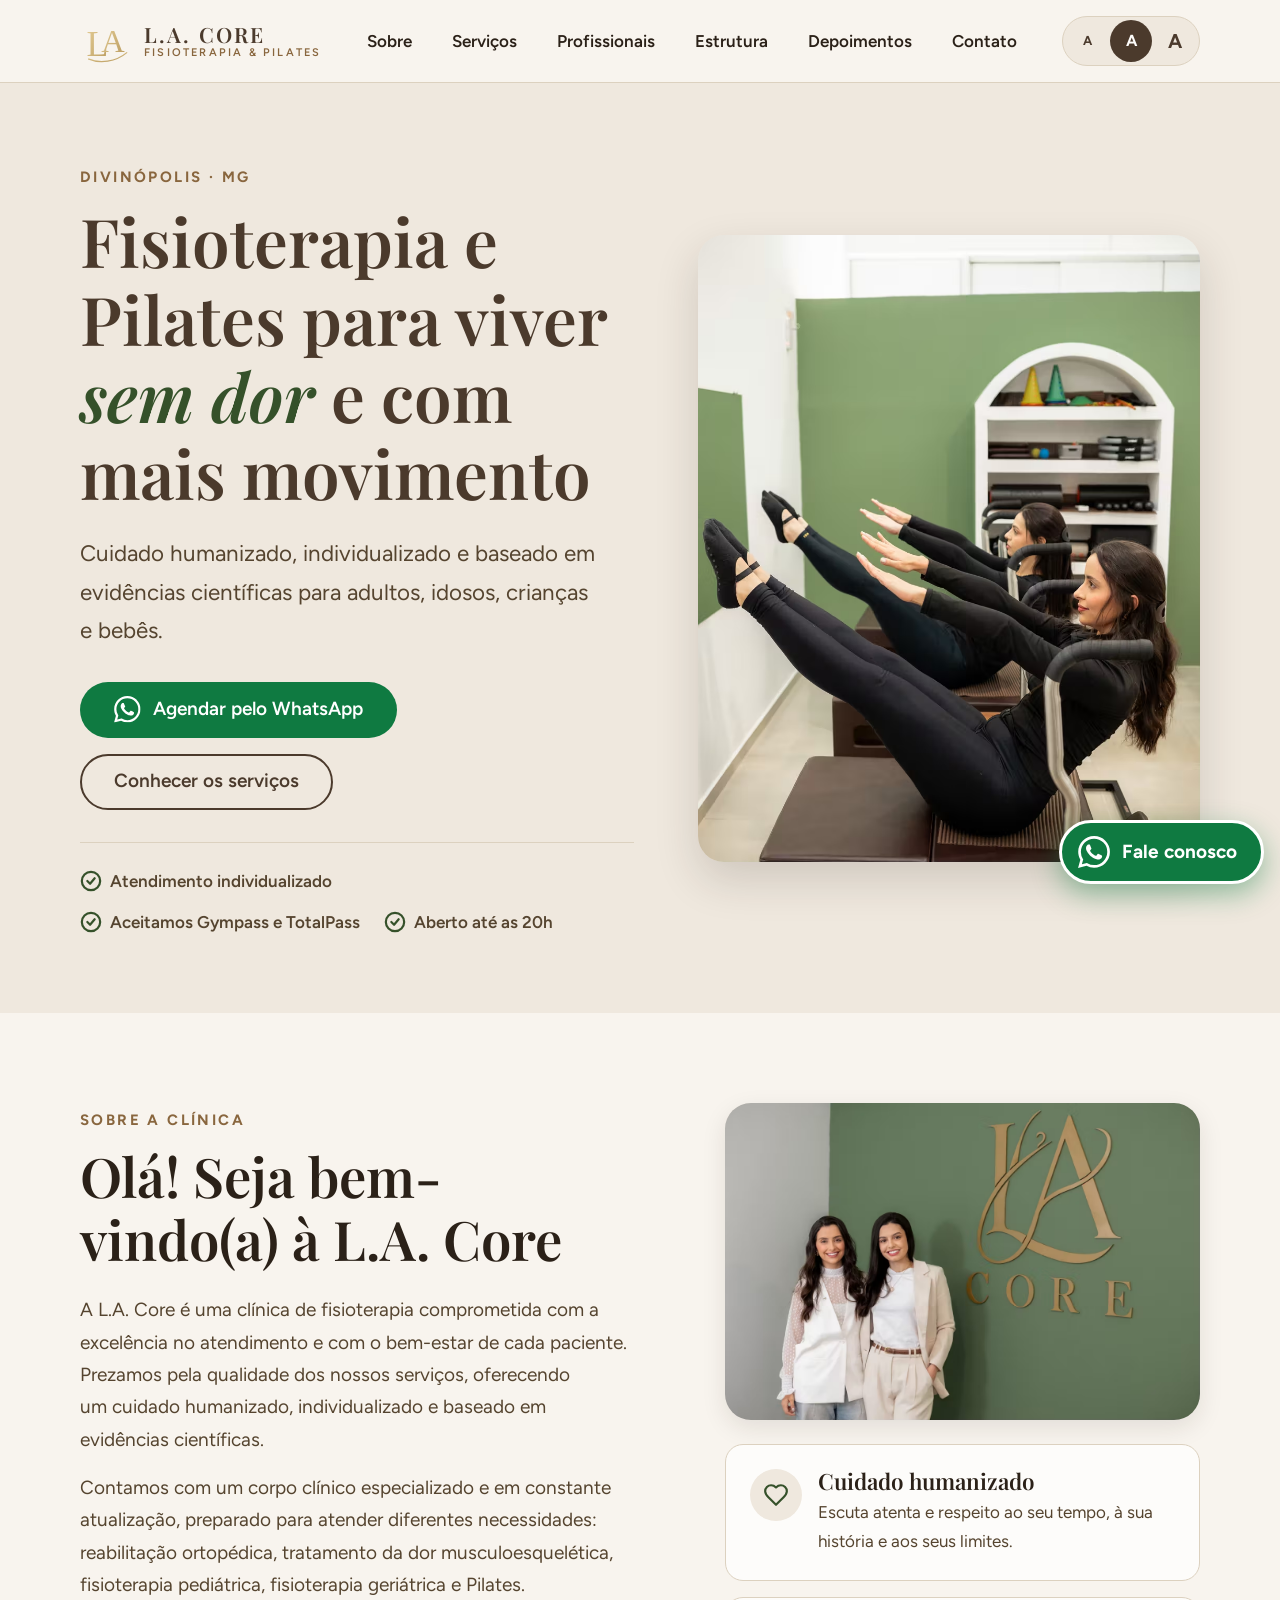
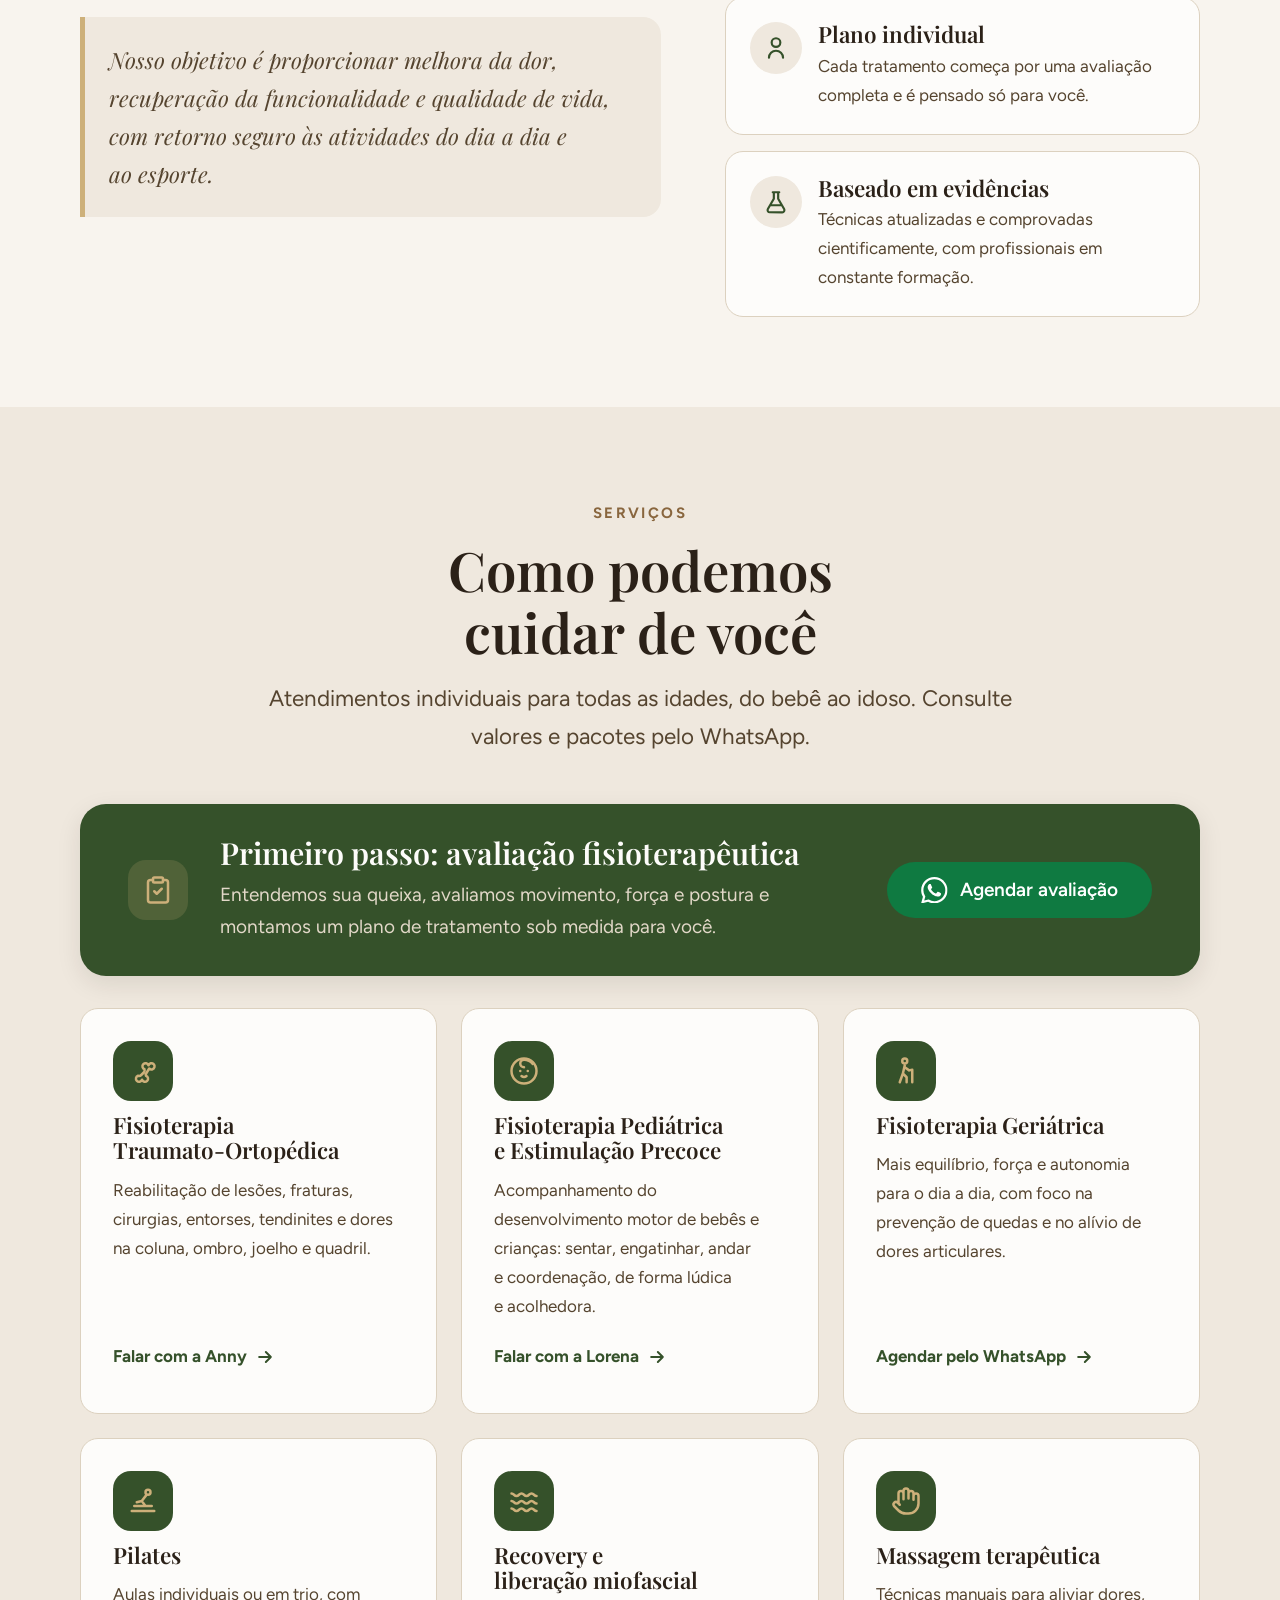
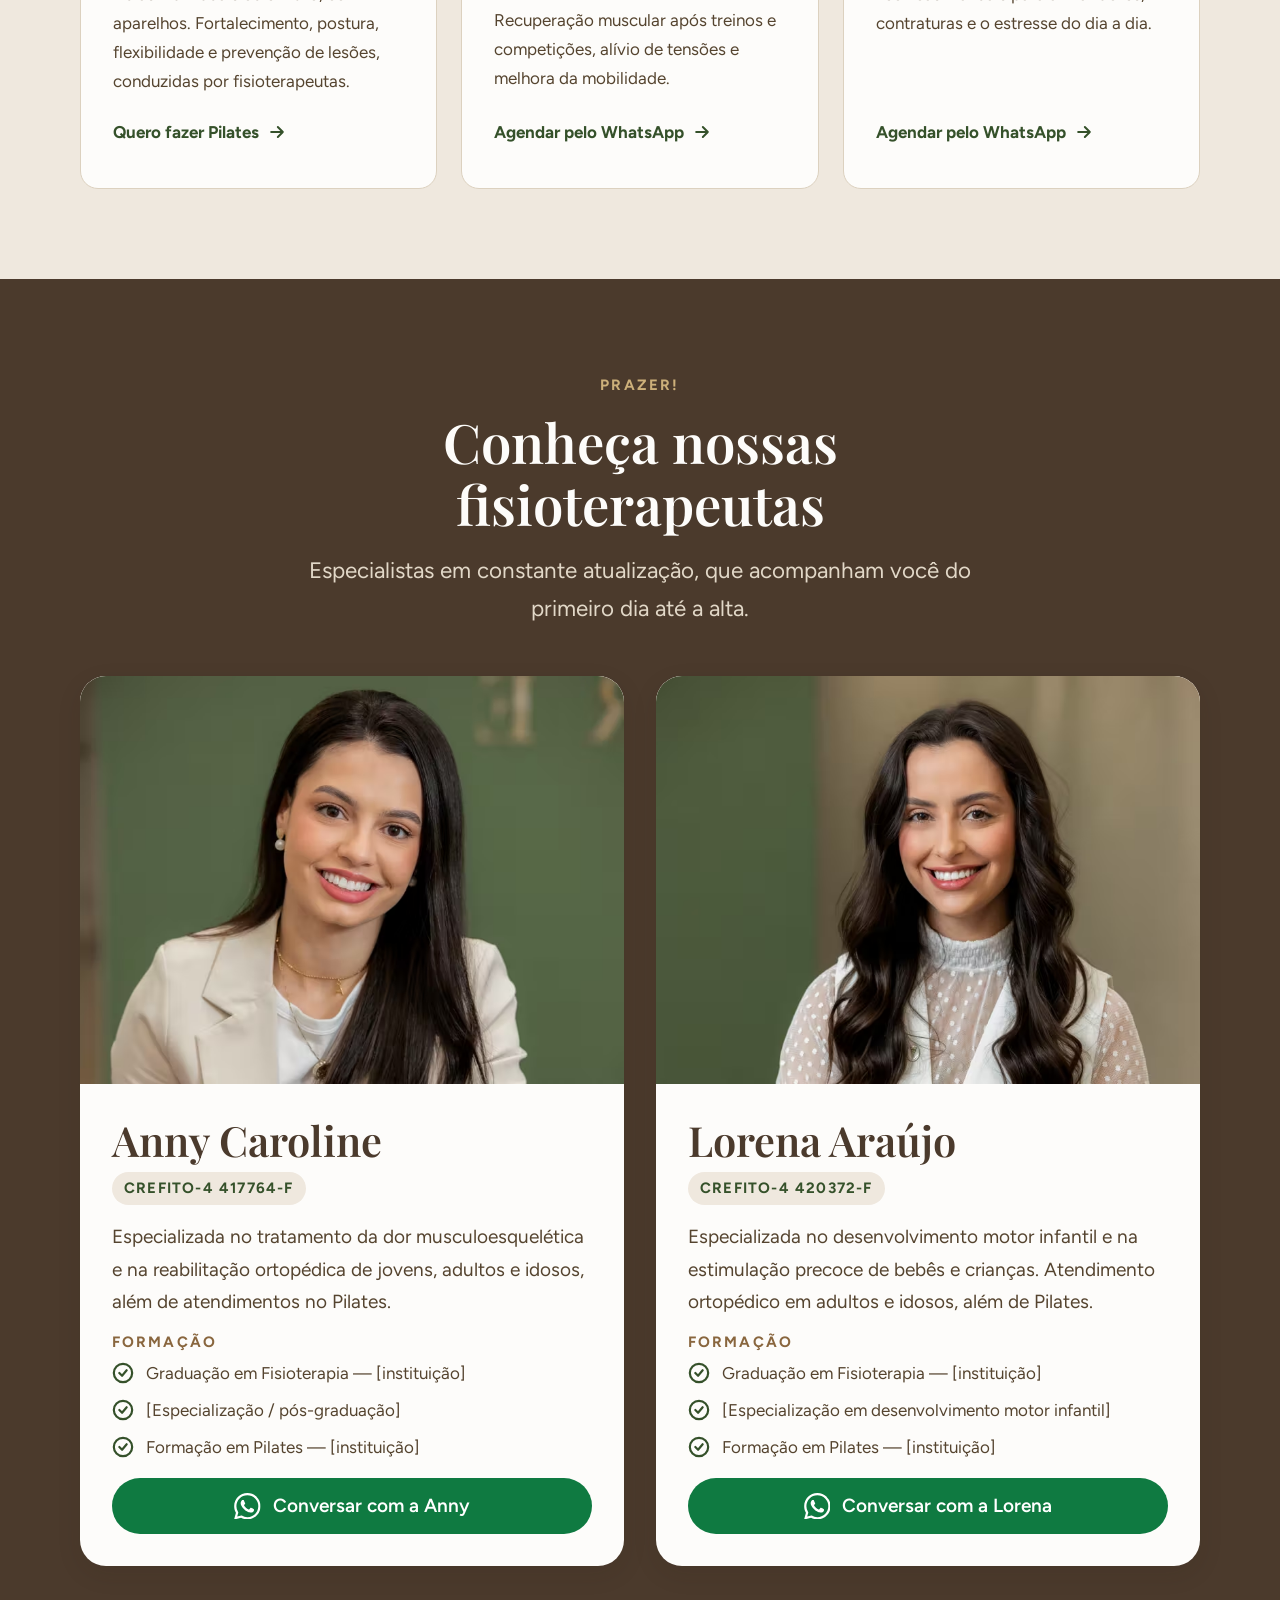
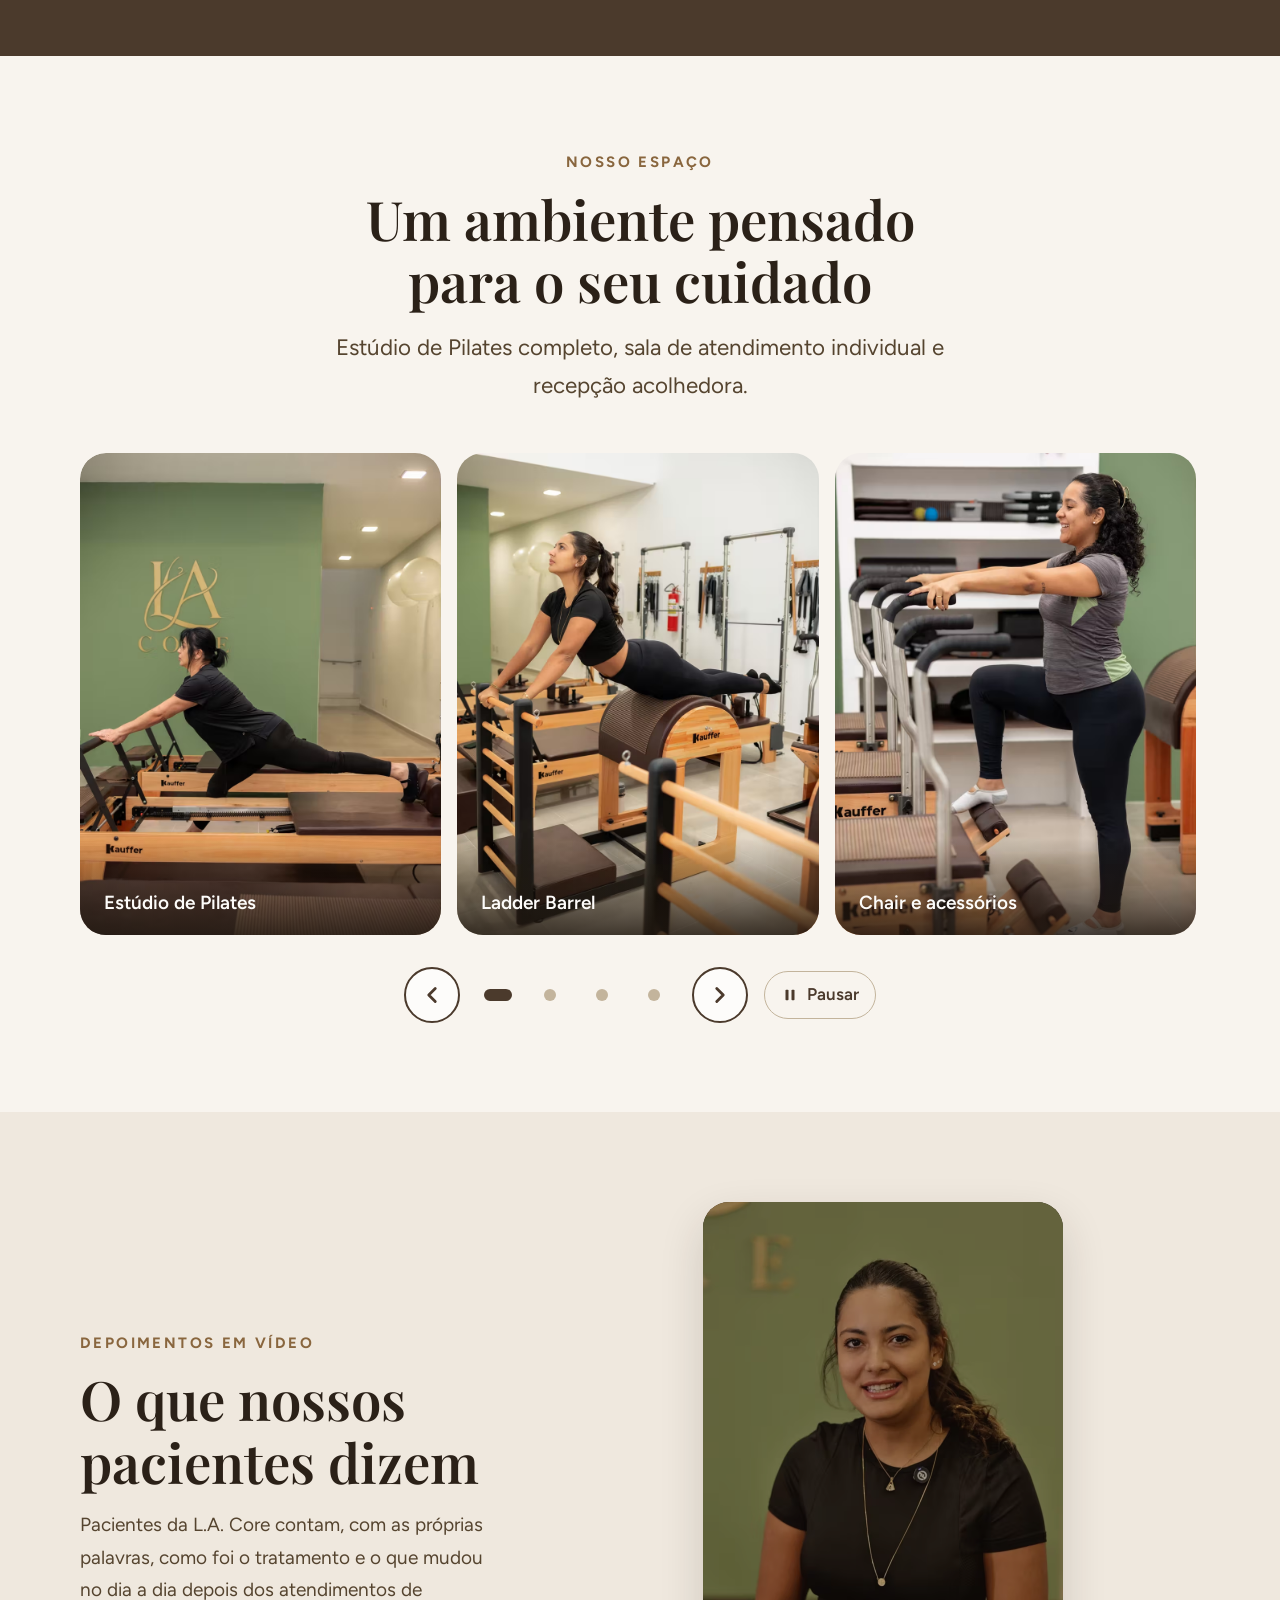
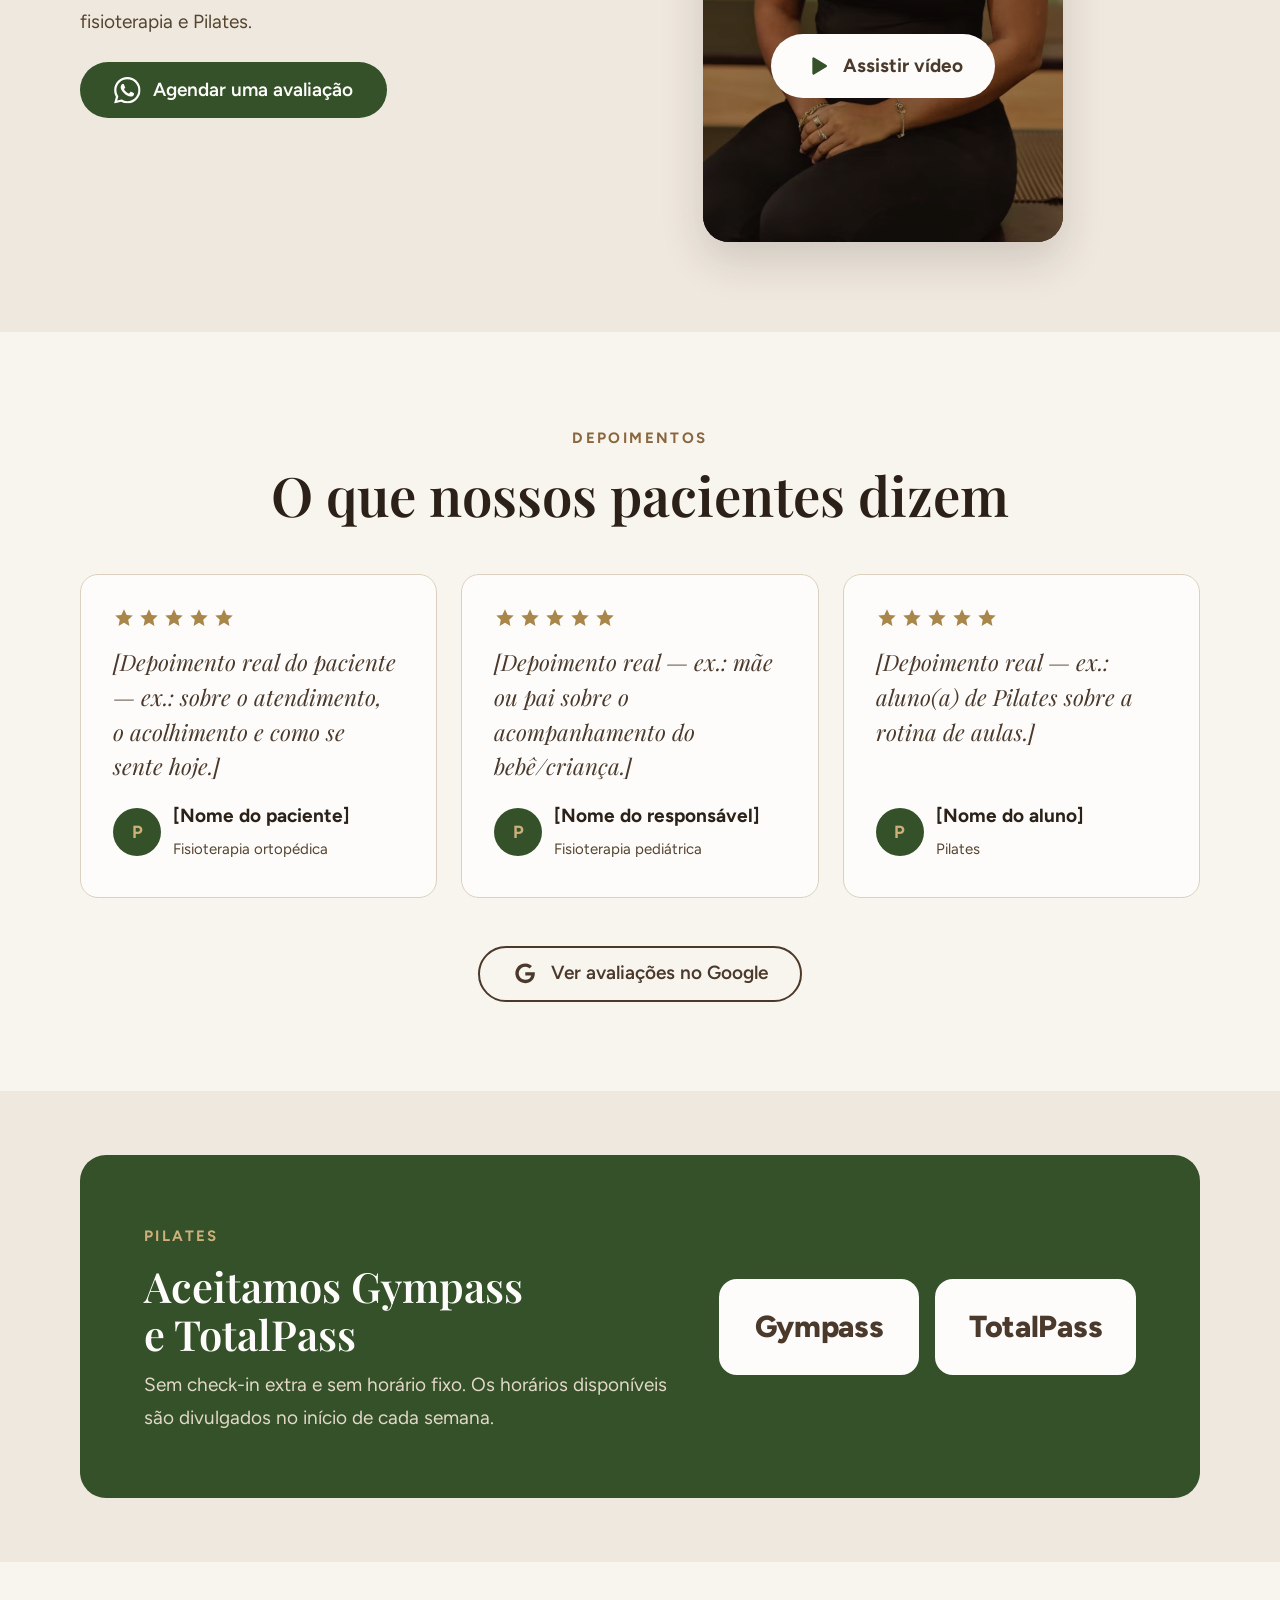
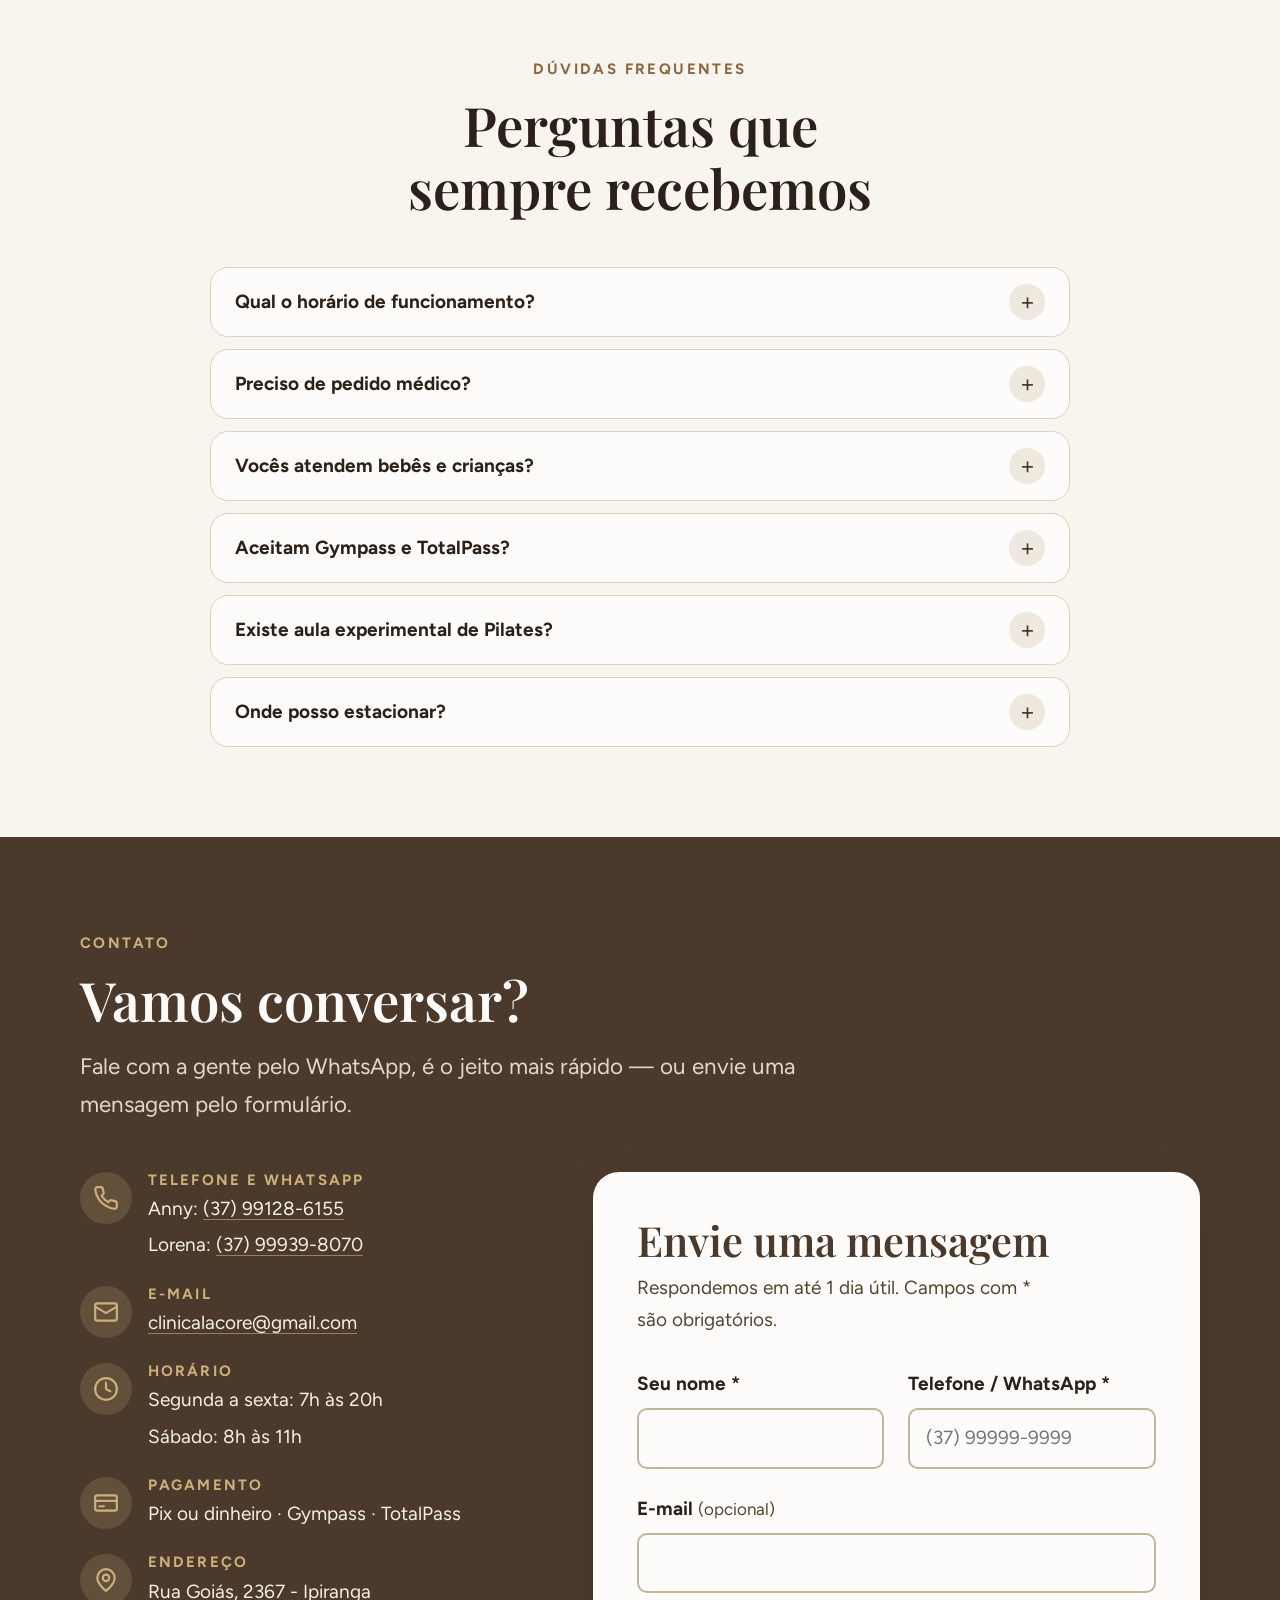
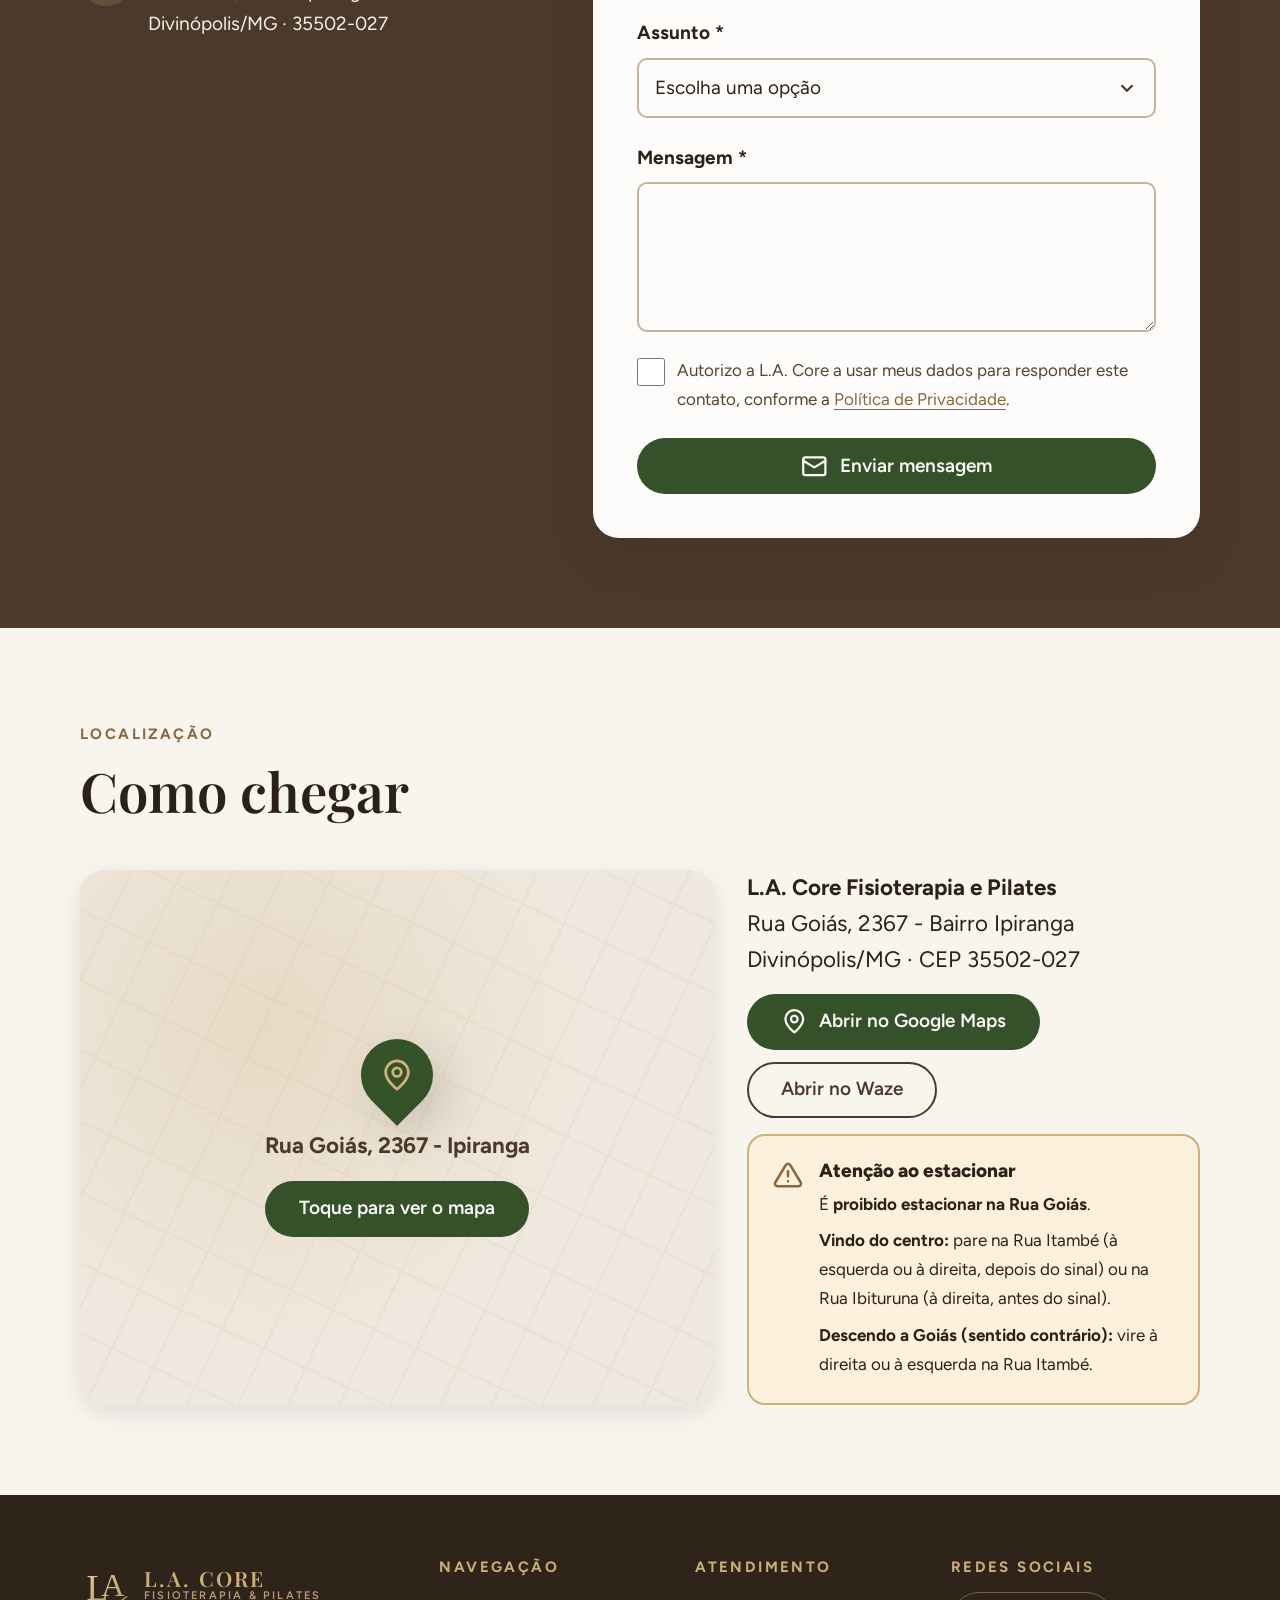
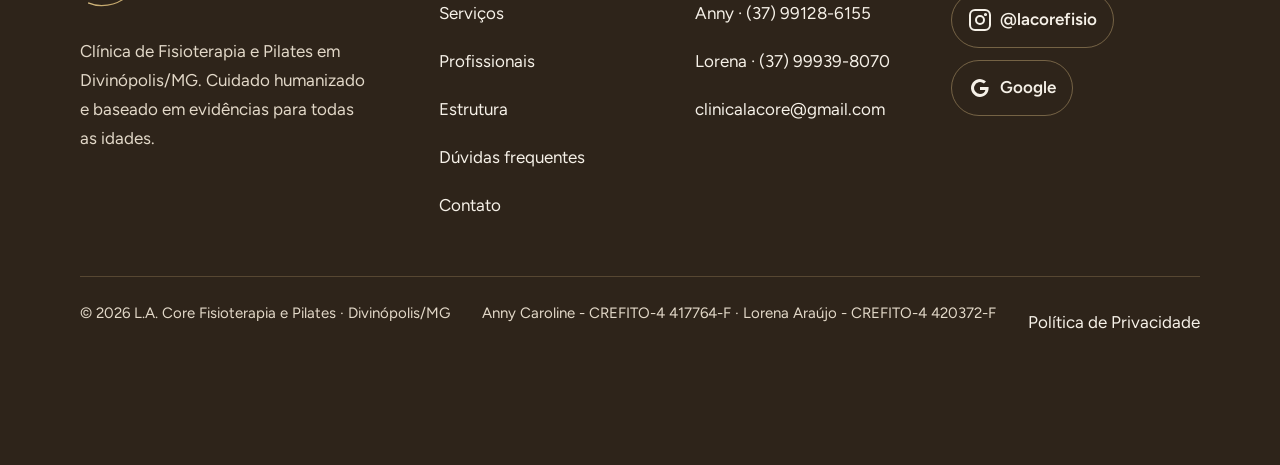
==== index.html @ 1f7692d2 "for computer" ====
<!doctype html>
<html lang="pt-BR" class="no-js">
<head>
  <meta charset="utf-8">
  <meta name="viewport" content="width=device-width, initial-scale=1, viewport-fit=cover">
  <title>Fisioterapia e Pilates em Divinópolis MG | L.A. Core</title>
  <meta name="description" content="Clínica de Fisioterapia e Pilates em Divinópolis/MG, no bairro Ipiranga. Tratamento da dor, reabilitação ortopédica, fisioterapia infantil, geriátrica, recovery e Pilates. Agende pelo WhatsApp.">
  <link rel="canonical" href="https://lacorefisio.com.br/">
  <meta name="robots" content="index, follow, max-image-preview:large">
  <meta name="theme-color" content="#4B3A2C">
  <meta name="geo.region" content="BR-MG">
  <meta name="geo.placename" content="Divinópolis">

  <!-- Open Graph / compartilhamento no WhatsApp e redes -->
  <meta property="og:type" content="website">
  <meta property="og:locale" content="pt_BR">
  <meta property="og:site_name" content="L.A. Core Fisioterapia e Pilates">
  <meta property="og:title" content="L.A. Core | Fisioterapia e Pilates em Divinópolis MG">
  <meta property="og:description" content="Cuidado humanizado e baseado em evidências para aliviar a dor e recuperar sua qualidade de vida. Adultos, idosos, crianças e bebês.">
  <meta property="og:url" content="https://lacorefisio.com.br/">
  <meta property="og:image" content="https://lacorefisio.com.br/assets/img/og-lacore.jpg">
  <meta property="og:image:width" content="1200">
  <meta property="og:image:height" content="630">
  <meta name="twitter:card" content="summary_large_image">

  <link rel="icon" href="/favicon.svg" type="image/svg+xml">
  <link rel="apple-touch-icon" href="/assets/img/apple-touch-icon.png">
  <link rel="manifest" href="/site.webmanifest">

  <link rel="preconnect" href="https://fonts.googleapis.com">
  <link rel="preconnect" href="https://fonts.gstatic.com" crossorigin>
  <link rel="stylesheet" href="https://fonts.googleapis.com/css2?family=Figtree:wght@400;500;600;700;800&family=Playfair+Display:ital,wght@0,500;0,600;1,500;1,600&display=swap">

  <link rel="stylesheet" href="/assets/css/tokens.css">
  <link rel="stylesheet" href="/assets/css/style.css">

  <script>
    /* Aplica o tamanho de fonte salvo antes da pintura, evitando "salto" de layout */
    (function () {
      document.documentElement.classList.remove('no-js');
      try {
        var e = localStorage.getItem('lacore-escala');
        if (e) document.documentElement.style.setProperty('--escala-fonte', e);
      } catch (_) {}
    })();
  </script>

  <script type="application/ld+json">
  {
    "@context": "https://schema.org",
    "@graph": [
      {
        "@type": ["MedicalBusiness", "MedicalClinic", "LocalBusiness"],
        "@id": "https://lacorefisio.com.br/#clinica",
        "name": "L.A. Core Fisioterapia e Pilates",
        "alternateName": "LA Core",
        "description": "Clínica de Fisioterapia e Pilates em Divinópolis/MG especializada no tratamento da dor musculoesquelética, reabilitação traumato-ortopédica e fisioterapia infantil. Atende adultos, idosos, crianças e bebês com fisioterapia especializada, Pilates, recovery muscular, mobilização miofascial, fortalecimento, prevenção de lesões e recuperação funcional.",
        "url": "https://lacorefisio.com.br/",
        "logo": "https://lacorefisio.com.br/assets/img/logo.svg",
        "image": "https://lacorefisio.com.br/assets/img/og-lacore.jpg",
        "email": "clinicalacore@gmail.com",
        "telephone": "+55-37-99128-6155",
        "medicalSpecialty": ["PhysicalTherapy", "Pediatric", "Geriatric"],
        "address": {
          "@type": "PostalAddress",
          "streetAddress": "Rua Goiás, 2367",
          "addressLocality": "Divinópolis",
          "addressRegion": "MG",
          "postalCode": "35502-027",
          "addressCountry": "BR"
        },
        "areaServed": { "@type": "City", "name": "Divinópolis" },
        "hasMap": "https://www.google.com/maps/search/?api=1&query=L.A.+Core+Fisioterapia+e+Pilates+Rua+Goi%C3%A1s+2367+Divin%C3%B3polis",
        "openingHoursSpecification": [
          { "@type": "OpeningHoursSpecification", "dayOfWeek": ["Monday","Tuesday","Wednesday","Thursday","Friday"], "opens": "07:00", "closes": "20:00" },
          { "@type": "OpeningHoursSpecification", "dayOfWeek": "Saturday", "opens": "08:00", "closes": "11:00" }
        ],
        "paymentAccepted": "Pix, Dinheiro, Gympass (Wellhub), TotalPass",
        "currenciesAccepted": "BRL",
        "sameAs": ["https://www.instagram.com/lacorefisio/"],
        "employee": [ { "@id": "https://lacorefisio.com.br/#anny" }, { "@id": "https://lacorefisio.com.br/#lorena" } ],
        "hasOfferCatalog": {
          "@type": "OfferCatalog",
          "name": "Serviços de Fisioterapia e Pilates",
          "itemListElement": [
            { "@type": "Offer", "itemOffered": { "@type": "Service", "name": "Fisioterapia Traumato-Ortopédica" } },
            { "@type": "Offer", "itemOffered": { "@type": "Service", "name": "Tratamento da dor musculoesquelética" } },
            { "@type": "Offer", "itemOffered": { "@type": "Service", "name": "Fisioterapia Pediátrica e Estimulação Precoce" } },
            { "@type": "Offer", "itemOffered": { "@type": "Service", "name": "Fisioterapia Geriátrica" } },
            { "@type": "Offer", "itemOffered": { "@type": "Service", "name": "Pilates individual e em trio" } },
            { "@type": "Offer", "itemOffered": { "@type": "Service", "name": "Recovery e liberação miofascial" } },
            { "@type": "Offer", "itemOffered": { "@type": "Service", "name": "Massagem terapêutica" } },
            { "@type": "Offer", "itemOffered": { "@type": "Service", "name": "Avaliação fisioterapêutica" } }
          ]
        }
      },
      {
        "@type": "Person",
        "@id": "https://lacorefisio.com.br/#anny",
        "name": "Anny Caroline",
        "jobTitle": "Fisioterapeuta",
        "identifier": { "@type": "PropertyValue", "propertyID": "CREFITO-4", "value": "417764-F" },
        "knowsAbout": ["Dor musculoesquelética", "Reabilitação ortopédica", "Pilates", "Fisioterapia geriátrica"],
        "worksFor": { "@id": "https://lacorefisio.com.br/#clinica" }
      },
      {
        "@type": "Person",
        "@id": "https://lacorefisio.com.br/#lorena",
        "name": "Lorena Araújo",
        "jobTitle": "Fisioterapeuta",
        "identifier": { "@type": "PropertyValue", "propertyID": "CREFITO-4", "value": "420372-F" },
        "knowsAbout": ["Desenvolvimento motor infantil", "Estimulação precoce", "Fisioterapia pediátrica", "Reabilitação ortopédica", "Pilates"],
        "worksFor": { "@id": "https://lacorefisio.com.br/#clinica" }
      },
      {
        "@type": "WebSite",
        "@id": "https://lacorefisio.com.br/#site",
        "url": "https://lacorefisio.com.br/",
        "name": "L.A. Core Fisioterapia e Pilates",
        "inLanguage": "pt-BR",
        "publisher": { "@id": "https://lacorefisio.com.br/#clinica" }
      },
      {
        "@type": "FAQPage",
        "mainEntity": [
          { "@type": "Question", "name": "Qual o horário de funcionamento da L.A. Core?",
            "acceptedAnswer": { "@type": "Answer", "text": "De segunda a sexta-feira, das 7h às 20h, e aos sábados, das 8h às 11h." } },
          { "@type": "Question", "name": "Onde fica a clínica L.A. Core em Divinópolis?",
            "acceptedAnswer": { "@type": "Answer", "text": "Na Rua Goiás, 2367, bairro Ipiranga, Divinópolis/MG, CEP 35502-027. Não é permitido estacionar na Rua Goiás; recomendamos as ruas Itambé ou Ibituruna." } },
          { "@type": "Question", "name": "A L.A. Core aceita Gympass e TotalPass?",
            "acceptedAnswer": { "@type": "Answer", "text": "Sim. Aceitamos Gympass (Wellhub) e TotalPass para as aulas de Pilates, sem necessidade de check-in extra e sem horário fixo. Os horários são disponibilizados no início de cada semana." } },
          { "@type": "Question", "name": "Quais formas de pagamento são aceitas?",
            "acceptedAnswer": { "@type": "Answer", "text": "Pix e dinheiro. Pagamentos em dinheiro têm desconto." } },
          { "@type": "Question", "name": "A clínica atende bebês e crianças?",
            "acceptedAnswer": { "@type": "Answer", "text": "Sim. A fisioterapeuta Lorena Araújo é especializada em desenvolvimento motor infantil e estimulação precoce em bebês e crianças." } },
          { "@type": "Question", "name": "Existe aula experimental de Pilates?",
            "acceptedAnswer": { "@type": "Answer", "text": "Sim. Por determinação do COFFITO (Resolução nº 424/2013), a aula experimental de Pilates não pode ser gratuita. O valor pago é abatido da primeira mensalidade caso o aluno continue as aulas." } },
          { "@type": "Question", "name": "Preciso de pedido médico para fazer fisioterapia?",
            "acceptedAnswer": { "@type": "Answer", "text": "Não é obrigatório para atendimento particular. O primeiro passo é a avaliação fisioterapêutica, em que a profissional entende sua queixa e monta um plano de tratamento individual. Se tiver exames ou laudos, leve-os na avaliação." } }
        ]
      }
    ]
  }
  </script>
</head>
<body>
  <a class="pular-para-conteudo" href="#conteudo">Pular para o conteúdo</a>

  <!-- Sprite de ícones: cada <symbol> é reaproveitado com <use href="#i-..."> -->
  <svg xmlns="http://www.w3.org/2000/svg" style="display:none" aria-hidden="true">
    <defs>
      <symbol id="i-whatsapp" viewBox="0 0 24 24"><path fill="currentColor" d="M17.47 14.38c-.3-.15-1.76-.87-2.03-.97-.27-.1-.47-.15-.67.15-.2.3-.77.97-.94 1.16-.17.2-.35.22-.64.08-.3-.15-1.26-.47-2.39-1.48-.88-.79-1.48-1.76-1.65-2.06-.17-.3-.02-.46.13-.6.13-.14.3-.35.45-.52.15-.18.2-.3.3-.5.1-.2.05-.37-.03-.52-.07-.15-.67-1.61-.92-2.2-.24-.58-.49-.5-.67-.51h-.57c-.2 0-.52.07-.79.37-.27.3-1.04 1.02-1.04 2.48 0 1.46 1.07 2.88 1.21 3.07.15.2 2.1 3.2 5.08 4.49.71.31 1.26.49 1.7.63.71.22 1.36.19 1.87.12.57-.09 1.76-.72 2-1.42.25-.7.25-1.29.18-1.41-.08-.13-.28-.2-.57-.35m-5.42 7.4h-.01a9.87 9.87 0 0 1-5.03-1.38l-.36-.21-3.74.98 1-3.65-.24-.37a9.86 9.86 0 0 1-1.51-5.26c0-5.45 4.44-9.88 9.89-9.88 2.64 0 5.12 1.03 6.99 2.9a9.82 9.82 0 0 1 2.89 6.99c0 5.45-4.44 9.88-9.88 9.88m8.41-18.3A11.81 11.81 0 0 0 12.05 0C5.5 0 .16 5.34.16 11.89c0 2.1.55 4.14 1.59 5.95L.06 24l6.3-1.65a11.88 11.88 0 0 0 5.68 1.45h.01c6.55 0 11.89-5.34 11.89-11.89a11.82 11.82 0 0 0-3.48-8.41z"/></symbol>
      <symbol id="i-check" viewBox="0 0 24 24" fill="none" stroke="currentColor" stroke-width="2.4" stroke-linecap="round" stroke-linejoin="round"><circle cx="12" cy="12" r="10"/><path d="m8 12 3 3 5-6"/></symbol>
      <symbol id="i-seta" viewBox="0 0 24 24" fill="none" stroke="currentColor" stroke-width="2.4" stroke-linecap="round" stroke-linejoin="round"><path d="M5 12h14M13 6l6 6-6 6"/></symbol>
      <symbol id="i-esq" viewBox="0 0 24 24" fill="none" stroke="currentColor" stroke-width="2.6" stroke-linecap="round" stroke-linejoin="round"><path d="m15 18-6-6 6-6"/></symbol>
      <symbol id="i-dir" viewBox="0 0 24 24" fill="none" stroke="currentColor" stroke-width="2.6" stroke-linecap="round" stroke-linejoin="round"><path d="m9 18 6-6-6-6"/></symbol>
      <symbol id="i-pausa" viewBox="0 0 24 24" fill="currentColor"><rect x="6" y="5" width="4" height="14" rx="1"/><rect x="14" y="5" width="4" height="14" rx="1"/></symbol>
      <symbol id="i-play" viewBox="0 0 24 24" fill="currentColor"><path d="M8 5.5v13a1 1 0 0 0 1.5.86l10.6-6.5a1 1 0 0 0 0-1.72L9.5 4.64A1 1 0 0 0 8 5.5z"/></symbol>
      <symbol id="i-fechar" viewBox="0 0 24 24" fill="none" stroke="currentColor" stroke-width="2.6" stroke-linecap="round"><path d="M18 6 6 18M6 6l12 12"/></symbol>
      <symbol id="i-pino" viewBox="0 0 24 24" fill="none" stroke="currentColor" stroke-width="2" stroke-linecap="round" stroke-linejoin="round"><path d="M20 10c0 6-8 12-8 12S4 16 4 10a8 8 0 0 1 16 0z"/><circle cx="12" cy="10" r="3"/></symbol>
      <symbol id="i-relogio" viewBox="0 0 24 24" fill="none" stroke="currentColor" stroke-width="2" stroke-linecap="round" stroke-linejoin="round"><circle cx="12" cy="12" r="10"/><path d="M12 6v6l4 2"/></symbol>
      <symbol id="i-email" viewBox="0 0 24 24" fill="none" stroke="currentColor" stroke-width="2" stroke-linecap="round" stroke-linejoin="round"><rect x="2" y="4" width="20" height="16" rx="2"/><path d="m22 7-10 6L2 7"/></symbol>
      <symbol id="i-telefone" viewBox="0 0 24 24" fill="none" stroke="currentColor" stroke-width="2" stroke-linecap="round" stroke-linejoin="round"><path d="M22 16.9v3a2 2 0 0 1-2.2 2 19.8 19.8 0 0 1-8.6-3.1 19.5 19.5 0 0 1-6-6A19.8 19.8 0 0 1 2.1 4.2 2 2 0 0 1 4.1 2h3a2 2 0 0 1 2 1.7c.1 1 .4 1.9.7 2.8a2 2 0 0 1-.5 2.1L8 9.9a16 16 0 0 0 6 6l1.3-1.3a2 2 0 0 1 2.1-.4c.9.3 1.8.6 2.8.7a2 2 0 0 1 1.7 2z"/></symbol>
      <symbol id="i-pagamento" viewBox="0 0 24 24" fill="none" stroke="currentColor" stroke-width="2" stroke-linecap="round" stroke-linejoin="round"><rect x="2" y="5" width="20" height="14" rx="2"/><path d="M2 10h20M6 15h4"/></symbol>
      <symbol id="i-instagram" viewBox="0 0 24 24" fill="none" stroke="currentColor" stroke-width="2" stroke-linecap="round" stroke-linejoin="round"><rect x="2" y="2" width="20" height="20" rx="5"/><circle cx="12" cy="12" r="4"/><circle cx="17.5" cy="6.5" r=".6" fill="currentColor"/></symbol>
      <symbol id="i-estrela" viewBox="0 0 24 24" fill="currentColor"><path d="M12 2.5l2.9 6.1 6.6.8-4.9 4.6 1.3 6.6L12 17.3l-5.9 3.3 1.3-6.6-4.9-4.6 6.6-.8z"/></symbol>
      <symbol id="i-alerta" viewBox="0 0 24 24" fill="none" stroke="currentColor" stroke-width="2" stroke-linecap="round" stroke-linejoin="round"><path d="M10.3 3.9 1.8 18a2 2 0 0 0 1.7 3h17a2 2 0 0 0 1.7-3L13.7 3.9a2 2 0 0 0-3.4 0z"/><path d="M12 9v4M12 17h.01"/></symbol>
      <symbol id="i-coracao" viewBox="0 0 24 24" fill="none" stroke="currentColor" stroke-width="2" stroke-linecap="round" stroke-linejoin="round"><path d="M19 14c1.5-1.5 3-3.2 3-5.5A5.5 5.5 0 0 0 16.5 3c-1.8 0-3 .5-4.5 2-1.5-1.5-2.7-2-4.5-2A5.5 5.5 0 0 0 2 8.5c0 2.3 1.5 4 3 5.5l7 7z"/></symbol>
      <symbol id="i-ciencia" viewBox="0 0 24 24" fill="none" stroke="currentColor" stroke-width="2" stroke-linecap="round" stroke-linejoin="round"><path d="M9 3h6M10 3v6L4.5 18.5A2 2 0 0 0 6.2 21.5h11.6a2 2 0 0 0 1.7-3L14 9V3M7 15h10"/></symbol>
      <symbol id="i-pessoa" viewBox="0 0 24 24" fill="none" stroke="currentColor" stroke-width="2" stroke-linecap="round" stroke-linejoin="round"><circle cx="12" cy="7" r="4"/><path d="M5.5 21a6.5 6.5 0 0 1 13 0"/></symbol>
      <symbol id="i-osso" viewBox="0 0 24 24" fill="none" stroke="currentColor" stroke-width="2" stroke-linecap="round" stroke-linejoin="round"><path d="M17 10c.7.7 1.7.9 2.6.6a2.5 2.5 0 1 0-3.2-3.2 2.5 2.5 0 1 0-3.2 3.2c.3.9.1 1.9-.6 2.6l-2 2c-.7.7-1.7.9-2.6.6a2.5 2.5 0 1 0 3.2 3.2 2.5 2.5 0 1 0 3.2-3.2c-.3-.9-.1-1.9.6-2.6z"/></symbol>
      <symbol id="i-bebe" viewBox="0 0 24 24" fill="none" stroke="currentColor" stroke-width="2" stroke-linecap="round" stroke-linejoin="round"><circle cx="12" cy="12" r="10"/><path d="M9 12h.01M15 12h.01M10 16c.6.5 1.3.7 2 .7s1.4-.2 2-.7M19 6.3A9 9 0 0 0 12 3a3 3 0 0 0 0 6"/></symbol>
      <symbol id="i-idoso" viewBox="0 0 24 24" fill="none" stroke="currentColor" stroke-width="2" stroke-linecap="round" stroke-linejoin="round"><circle cx="11" cy="4" r="2"/><path d="M11 7.5 9.5 14l3 3v4M9.5 14 7 21M11 9l3.5 2.5M17 11v10M14.5 11.5 17 11"/></symbol>
      <symbol id="i-pilates" viewBox="0 0 24 24" fill="none" stroke="currentColor" stroke-width="2" stroke-linecap="round" stroke-linejoin="round"><circle cx="16" cy="5" r="2"/><path d="M3 20h18M5 16h14M14.5 7.5 11 12l-4 1M11 12l3 4"/></symbol>
      <symbol id="i-maos" viewBox="0 0 24 24" fill="none" stroke="currentColor" stroke-width="2" stroke-linecap="round" stroke-linejoin="round"><path d="M18 11V6a2 2 0 0 0-4 0v1M14 10V4a2 2 0 0 0-4 0v2M10 10.5V6a2 2 0 0 0-4 0v8M18 8a2 2 0 1 1 4 0v6a8 8 0 0 1-8 8h-2c-2.8 0-4.5-.9-6-2.4l-3.6-3.6a2 2 0 0 1 2.8-2.8L7 15"/></symbol>
      <symbol id="i-onda" viewBox="0 0 24 24" fill="none" stroke="currentColor" stroke-width="2" stroke-linecap="round" stroke-linejoin="round"><path d="M2 6c2 0 2 2 4 2s2-2 4-2 2 2 4 2 2-2 4-2 2 2 4 2M2 12c2 0 2 2 4 2s2-2 4-2 2 2 4 2 2-2 4-2 2 2 4 2M2 18c2 0 2 2 4 2s2-2 4-2 2 2 4 2 2-2 4-2 2 2 4 2"/></symbol>
      <symbol id="i-prancheta" viewBox="0 0 24 24" fill="none" stroke="currentColor" stroke-width="2" stroke-linecap="round" stroke-linejoin="round"><rect x="8" y="2" width="8" height="4" rx="1"/><path d="M16 4h2a2 2 0 0 1 2 2v14a2 2 0 0 1-2 2H6a2 2 0 0 1-2-2V6a2 2 0 0 1 2-2h2M9 13l2 2 4-4"/></symbol>
      <symbol id="i-google" viewBox="0 0 24 24" fill="currentColor"><path d="M21.35 11.1H12v2.9h5.35c-.5 2.5-2.6 3.9-5.35 3.9a5.9 5.9 0 1 1 3.9-10.3l2.1-2.1A8.9 8.9 0 1 0 12 20.9c4.5 0 8.6-3.2 8.6-8.9 0-.3 0-.6-.05-.9z"/></symbol>
    </defs>
  </svg>

  <!-- ================================================ CABEÇALHO ======== -->
  <header class="cabecalho" id="topo">
    <div class="container cabecalho__interno">
      <a class="logo" href="/" aria-label="L.A. Core Fisioterapia e Pilates — página inicial">
        <img src="/assets/img/logo.svg" alt="" width="52" height="52">
        <span class="logo__texto">
          <span class="logo__nome">L.A. CORE</span>
          <span class="logo__sub">Fisioterapia &amp; Pilates</span>
        </span>
      </a>

      <nav class="nav" aria-label="Menu principal">
        <ul class="nav__lista">
          <li><a class="nav__link" href="#sobre">Sobre</a></li>
          <li><a class="nav__link" href="#servicos">Serviços</a></li>
          <li><a class="nav__link" href="#equipe">Profissionais</a></li>
          <li><a class="nav__link" href="#estrutura">Estrutura</a></li>
          <li><a class="nav__link" href="#depoimentos">Depoimentos</a></li>
          <li><a class="nav__link" href="#contato">Contato</a></li>
        </ul>
      </nav>

      <div class="cabecalho__acoes">
        <div class="fonte-controle" role="group" aria-label="Tamanho do texto">
          <button class="fonte-controle__btn fonte-controle__btn--p" type="button" data-escala="0.9" aria-pressed="false" aria-label="Diminuir texto">A</button>
          <button class="fonte-controle__btn fonte-controle__btn--m" type="button" data-escala="1" aria-pressed="true" aria-label="Texto normal">A</button>
          <button class="fonte-controle__btn fonte-controle__btn--g" type="button" data-escala="1.2" aria-pressed="false" aria-label="Aumentar texto">A</button>
        </div>
        <button class="menu-botao" type="button" aria-expanded="false" aria-controls="menu-movel">
          <span class="menu-botao__barras" aria-hidden="true"><span></span><span></span><span></span></span>
          <span class="menu-botao__texto">Menu</span>
        </button>
      </div>
    </div>
  </header>

  <div class="menu-movel" id="menu-movel" data-aberto="false">
    <nav aria-label="Menu principal (celular)">
      <ul>
        <li><a href="#sobre">Sobre a clínica</a></li>
        <li><a href="#servicos">Serviços</a></li>
        <li><a href="#equipe">Profissionais</a></li>
        <li><a href="#estrutura">Estrutura</a></li>
        <li><a href="#depoimentos">Depoimentos</a></li>
        <li><a href="#duvidas">Dúvidas frequentes</a></li>
        <li><a href="#contato">Contato</a></li>
        <li><a href="#localizacao">Como chegar</a></li>
      </ul>
    </nav>
    <div class="fonte-controle" role="group" aria-label="Tamanho do texto" style="display:flex; margin-top:1.5rem; width:max-content">
      <button class="fonte-controle__btn fonte-controle__btn--p" type="button" data-escala="0.9" aria-pressed="false" aria-label="Diminuir texto">A</button>
      <button class="fonte-controle__btn fonte-controle__btn--m" type="button" data-escala="1" aria-pressed="true" aria-label="Texto normal">A</button>
      <button class="fonte-controle__btn fonte-controle__btn--g" type="button" data-escala="1.2" aria-pressed="false" aria-label="Aumentar texto">A</button>
    </div>
    <button class="btn btn--whatsapp btn--bloco" type="button" data-wpp-abrir>
      <svg aria-hidden="true"><use href="#i-whatsapp"/></svg> Agendar pelo WhatsApp
    </button>
  </div>

  <main id="conteudo">

    <!-- ============================================== HERO ============== -->
    <section class="hero" aria-labelledby="hero-titulo">
      <div class="container hero__grade">
        <div class="hero__conteudo">
          <span class="selo">Divinópolis · MG</span>
          <h1 id="hero-titulo">Fisioterapia e Pilates para viver <em>sem dor</em> e com mais movimento</h1>
          <p class="hero__texto">
            Cuidado humanizado, individualizado e baseado em evidências científicas
            para adultos, idosos, crianças e bebês.
          </p>
          <div class="hero__acoes">
            <button class="btn btn--whatsapp" type="button" data-wpp-abrir>
              <svg aria-hidden="true"><use href="#i-whatsapp"/></svg>
              Agendar pelo WhatsApp
            </button>
            <a class="btn btn--contorno" href="#servicos">Conhecer os serviços</a>
          </div>
          <ul class="hero__confianca">
            <li><svg aria-hidden="true"><use href="#i-check"/></svg>Atendimento individualizado</li>
            <li><svg aria-hidden="true"><use href="#i-check"/></svg>Aceitamos Gympass e TotalPass</li>
            <li><svg aria-hidden="true"><use href="#i-check"/></svg>Aberto até as 20h</li>
          </ul>
        </div>
        <div class="hero__midia">
          <picture>
            <source srcset="/assets/img/hero.avif" type="image/avif">
            <img src="/assets/img/hero.jpg" alt="Alunas fazendo exercício de Pilates no Chair, com parede verde e estante de acessórios ao fundo"
                 width="960" height="1200" fetchpriority="high">
          </picture>
        </div>
      </div>
    </section>

    <!-- ============================================== SOBRE ============= -->
    <section class="secao" id="sobre" aria-labelledby="sobre-titulo">
      <div class="container sobre__grade">
        <div class="sobre__texto revelar">
          <span class="selo">Sobre a clínica</span>
          <h2 id="sobre-titulo">Olá! Seja bem-vindo(a) à L.A. Core</h2>
          <p style="margin-top:1.5rem">
            A L.A. Core é uma clínica de fisioterapia comprometida com a excelência no
            atendimento e com o bem-estar de cada paciente. Prezamos pela qualidade dos
            nossos serviços, oferecendo um cuidado humanizado, individualizado e baseado
            em evidências científicas.
          </p>
          <p>
            Contamos com um corpo clínico especializado e em constante atualização,
            preparado para atender diferentes necessidades: reabilitação ortopédica,
            tratamento da dor musculoesquelética, fisioterapia pediátrica, fisioterapia
            geriátrica e Pilates.
          </p>
          <p class="sobre__destaque">
            Nosso objetivo é proporcionar melhora da dor, recuperação da funcionalidade
            e qualidade de vida, com retorno seguro às atividades do dia a dia e ao esporte.
          </p>
        </div>

        <div class="sobre__lado revelar">
          <figure class="sobre__foto">
            <picture>
              <source srcset="/assets/img/anny-e-lorena.avif" type="image/avif">
              <img src="/assets/img/anny-e-lorena.jpg" alt="As fisioterapeutas Lorena Araújo e Anny Caroline ao lado do logo da L.A. Core na parede verde" width="1200" height="800" loading="lazy">
            </picture>
          </figure>

          <ul class="pilares" style="list-style:none; padding:0">
            <li class="pilar">
              <span class="pilar__icone" aria-hidden="true"><svg><use href="#i-coracao"/></svg></span>
              <div><h3>Cuidado humanizado</h3><p>Escuta atenta e respeito ao seu tempo, à sua história e aos seus limites.</p></div>
            </li>
            <li class="pilar">
              <span class="pilar__icone" aria-hidden="true"><svg><use href="#i-pessoa"/></svg></span>
              <div><h3>Plano individual</h3><p>Cada tratamento começa por uma avaliação completa e é pensado só para você.</p></div>
            </li>
            <li class="pilar">
              <span class="pilar__icone" aria-hidden="true"><svg><use href="#i-ciencia"/></svg></span>
              <div><h3>Baseado em evidências</h3><p>Técnicas atualizadas e comprovadas cientificamente, com profissionais em constante formação.</p></div>
            </li>
          </ul>
        </div>
      </div>
    </section>

    <!-- ============================================ SERVIÇOS ============ -->
    <section class="secao secao--alt" id="servicos" aria-labelledby="servicos-titulo">
      <div class="container">
        <header class="cabecalho-secao cabecalho-secao--centro">
          <span class="selo">Serviços</span>
          <h2 id="servicos-titulo">Como podemos cuidar de você</h2>
          <p>Atendimentos individuais para todas as idades, do bebê ao idoso. Consulte valores e pacotes pelo WhatsApp.</p>
        </header>

        <div class="servico-destaque revelar">
          <span class="servico__icone" aria-hidden="true"><svg><use href="#i-prancheta"/></svg></span>
          <div>
            <h3>Primeiro passo: avaliação fisioterapêutica</h3>
            <p>Entendemos sua queixa, avaliamos movimento, força e postura e montamos um plano de tratamento sob medida para você.</p>
          </div>
          <button class="btn btn--whatsapp" type="button" data-wpp-abrir data-wpp-servico="Avaliação fisioterapêutica">
            <svg aria-hidden="true"><use href="#i-whatsapp"/></svg> Agendar avaliação
          </button>
        </div>

        <div class="servicos__grade">
          <article class="servico revelar">
            <span class="servico__icone" aria-hidden="true"><svg><use href="#i-osso"/></svg></span>
            <h3>Fisioterapia Traumato-Ortopédica</h3>
            <p>Reabilitação de lesões, fraturas, cirurgias, entorses, tendinites e dores na coluna, ombro, joelho e quadril.</p>
            <a class="servico__link" href="https://wa.me/5537991286155?text=Ol%C3%A1%2C%20Anny!%20Vim%20pelo%20site%20e%20gostaria%20de%20saber%20mais%20sobre%20Fisioterapia%20Traumato-Ortop%C3%A9dica." target="_blank" rel="noopener noreferrer" data-wpp-profissional="anny">Falar com a Anny <svg aria-hidden="true"><use href="#i-seta"/></svg></a>
          </article>

          <article class="servico revelar">
            <span class="servico__icone" aria-hidden="true"><svg><use href="#i-bebe"/></svg></span>
            <h3>Fisioterapia Pediátrica e Estimulação Precoce</h3>
            <p>Acompanhamento do desenvolvimento motor de bebês e crianças: sentar, engatinhar, andar e coordenação, de forma lúdica e acolhedora.</p>
            <a class="servico__link" href="https://wa.me/5537999398070?text=Ol%C3%A1%2C%20Lorena!%20Vim%20pelo%20site%20e%20gostaria%20de%20saber%20mais%20sobre%20Fisioterapia%20Pedi%C3%A1trica." target="_blank" rel="noopener noreferrer" data-wpp-profissional="lorena">Falar com a Lorena <svg aria-hidden="true"><use href="#i-seta"/></svg></a>
          </article>

          <article class="servico revelar">
            <span class="servico__icone" aria-hidden="true"><svg><use href="#i-idoso"/></svg></span>
            <h3>Fisioterapia Geriátrica</h3>
            <p>Mais equilíbrio, força e autonomia para o dia a dia, com foco na prevenção de quedas e no alívio de dores articulares.</p>
            <button class="servico__link" type="button" data-wpp-abrir data-wpp-servico="Fisioterapia Geriátrica">Agendar pelo WhatsApp <svg aria-hidden="true"><use href="#i-seta"/></svg></button>
          </article>

          <article class="servico revelar">
            <span class="servico__icone" aria-hidden="true"><svg><use href="#i-pilates"/></svg></span>
            <h3>Pilates</h3>
            <p>Aulas individuais ou em trio, com aparelhos. Fortalecimento, postura, flexibilidade e prevenção de lesões, conduzidas por fisioterapeutas.</p>
            <button class="servico__link" type="button" data-wpp-abrir data-wpp-servico="Pilates">Quero fazer Pilates <svg aria-hidden="true"><use href="#i-seta"/></svg></button>
          </article>

          <article class="servico revelar">
            <span class="servico__icone" aria-hidden="true"><svg><use href="#i-onda"/></svg></span>
            <h3>Recovery e liberação miofascial</h3>
            <p>Recuperação muscular após treinos e competições, alívio de tensões e melhora da mobilidade.</p>
            <button class="servico__link" type="button" data-wpp-abrir data-wpp-servico="Recovery e liberação miofascial">Agendar pelo WhatsApp <svg aria-hidden="true"><use href="#i-seta"/></svg></button>
          </article>

          <article class="servico revelar">
            <span class="servico__icone" aria-hidden="true"><svg><use href="#i-maos"/></svg></span>
            <h3>Massagem terapêutica</h3>
            <p>Técnicas manuais para aliviar dores, contraturas e o estresse do dia a dia.</p>
            <button class="servico__link" type="button" data-wpp-abrir data-wpp-servico="Massagem terapêutica">Agendar pelo WhatsApp <svg aria-hidden="true"><use href="#i-seta"/></svg></button>
          </article>
        </div>
      </div>
    </section>

    <!-- ========================================= PROFISSIONAIS ========== -->
    <section class="secao secao--escura" id="equipe" aria-labelledby="equipe-titulo">
      <div class="container">
        <header class="cabecalho-secao cabecalho-secao--centro">
          <span class="selo">Prazer!</span>
          <h2 id="equipe-titulo">Conheça nossas fisioterapeutas</h2>
          <p>Especialistas em constante atualização, que acompanham você do primeiro dia até a alta.</p>
        </header>

        <div class="equipe__grade">
          <!-- ANNY -->
          <article class="profissional revelar" id="anny" aria-labelledby="anny-nome">
            <div class="profissional__foto">
              <picture>
                <source srcset="/assets/img/anny.avif" type="image/avif">
                <img src="/assets/img/anny.jpg" alt="Fisioterapeuta Anny Caroline sorrindo, de blazer bege" width="800" height="600" loading="lazy">
              </picture>
            </div>
            <div class="profissional__corpo">
              <div>
                <h3 id="anny-nome">Anny Caroline</h3>
                <span class="profissional__crefito">CREFITO-4 417764-F</span>
              </div>
              <p>Especializada no tratamento da dor musculoesquelética e na reabilitação ortopédica de jovens, adultos e idosos, além de atendimentos no Pilates.</p>
              <div>
                <h4 class="profissional__subtitulo">Formação</h4>
                <!-- TODO: completar com a formação real (graduação, instituição, pós, cursos) -->
                <ul class="profissional__lista" style="margin-top:.5rem">
                  <li><svg aria-hidden="true"><use href="#i-check"/></svg>Graduação em Fisioterapia — [instituição]</li>
                  <li><svg aria-hidden="true"><use href="#i-check"/></svg>[Especialização / pós-graduação]</li>
                  <li><svg aria-hidden="true"><use href="#i-check"/></svg>Formação em Pilates — [instituição]</li>
                </ul>
              </div>
              <a class="btn btn--whatsapp" href="https://wa.me/5537991286155?text=Ol%C3%A1%2C%20Anny!%20Vim%20pelo%20site%20da%20L.A.%20Core%20e%20gostaria%20de%20agendar%20um%20atendimento." target="_blank" rel="noopener noreferrer" data-wpp-profissional="anny">
                <svg aria-hidden="true"><use href="#i-whatsapp"/></svg> Conversar com a Anny
              </a>
            </div>
          </article>

          <!-- LORENA -->
          <article class="profissional revelar" id="lorena" aria-labelledby="lorena-nome">
            <div class="profissional__foto">
              <picture>
                <source srcset="/assets/img/lorena.avif" type="image/avif">
                <img src="/assets/img/lorena.jpg" alt="Fisioterapeuta Lorena Araújo sorrindo, de colete branco" width="800" height="600" loading="lazy">
              </picture>
            </div>
            <div class="profissional__corpo">
              <div>
                <h3 id="lorena-nome">Lorena Araújo</h3>
                <span class="profissional__crefito">CREFITO-4 420372-F</span>
              </div>
              <p>Especializada no desenvolvimento motor infantil e na estimulação precoce de bebês e crianças. Atendimento ortopédico em adultos e idosos, além de Pilates.</p>
              <div>
                <h4 class="profissional__subtitulo">Formação</h4>
                <!-- TODO: completar com a formação real (graduação, instituição, pós, cursos) -->
                <ul class="profissional__lista" style="margin-top:.5rem">
                  <li><svg aria-hidden="true"><use href="#i-check"/></svg>Graduação em Fisioterapia — [instituição]</li>
                  <li><svg aria-hidden="true"><use href="#i-check"/></svg>[Especialização em desenvolvimento motor infantil]</li>
                  <li><svg aria-hidden="true"><use href="#i-check"/></svg>Formação em Pilates — [instituição]</li>
                </ul>
              </div>
              <a class="btn btn--whatsapp" href="https://wa.me/5537999398070?text=Ol%C3%A1%2C%20Lorena!%20Vim%20pelo%20site%20da%20L.A.%20Core%20e%20gostaria%20de%20agendar%20um%20atendimento." target="_blank" rel="noopener noreferrer" data-wpp-profissional="lorena">
                <svg aria-hidden="true"><use href="#i-whatsapp"/></svg> Conversar com a Lorena
              </a>
            </div>
          </article>
        </div>
      </div>
    </section>

    <!-- ========================================= ESTRUTURA (carrossel) == -->
    <section class="secao" id="estrutura" aria-labelledby="estrutura-titulo">
      <div class="container">
        <header class="cabecalho-secao cabecalho-secao--centro">
          <span class="selo">Nosso espaço</span>
          <h2 id="estrutura-titulo">Um ambiente pensado para o seu cuidado</h2>
          <p>Estúdio de Pilates completo, sala de atendimento individual e recepção acolhedora.</p>
        </header>

        <div class="carrossel" data-carrossel aria-roledescription="carrossel" aria-label="Fotos da estrutura da clínica" role="region">
          <div class="carrossel__trilho" tabindex="0" aria-live="off">
            <figure class="carrossel__slide" role="group" aria-roledescription="slide" aria-label="1 de 6">
              <picture>
                <source srcset="/assets/img/estrutura-1.avif" type="image/avif">
                <img src="/assets/img/estrutura-1.jpg" alt="Aluna alongando no Reformer, com o logo da L.A. Core na parede verde ao fundo" width="900" height="1200" loading="lazy">
              </picture>
              <figcaption class="carrossel__legenda">Estúdio de Pilates</figcaption>
            </figure>
            <figure class="carrossel__slide" role="group" aria-roledescription="slide" aria-label="2 de 6">
              <picture>
                <source srcset="/assets/img/estrutura-2.avif" type="image/avif">
                <img src="/assets/img/estrutura-2.jpg" alt="Aluna fazendo exercício no Ladder Barrel, com aparelhos de parede e bolas suíças ao fundo" width="900" height="1200" loading="lazy">
              </picture>
              <figcaption class="carrossel__legenda">Ladder Barrel</figcaption>
            </figure>
            <figure class="carrossel__slide" role="group" aria-roledescription="slide" aria-label="3 de 6">
              <picture>
                <source srcset="/assets/img/estrutura-3.avif" type="image/avif">
                <img src="/assets/img/estrutura-3.jpg" alt="Paciente sorrindo durante exercício no Chair, com estante de acessórios ao fundo" width="900" height="1200" loading="lazy">
              </picture>
              <figcaption class="carrossel__legenda">Chair e acessórios</figcaption>
            </figure>
            <figure class="carrossel__slide" role="group" aria-roledescription="slide" aria-label="4 de 6">
              <picture>
                <source srcset="/assets/img/estrutura-4.avif" type="image/avif">
                <img src="/assets/img/estrutura-4.jpg" alt="Paciente sorrindo durante exercício com bola suíça e Chair" width="900" height="1200" loading="lazy">
              </picture>
              <figcaption class="carrossel__legenda">Atendimento individual</figcaption>
            </figure>
            <figure class="carrossel__slide" role="group" aria-roledescription="slide" aria-label="5 de 6">
              <picture>
                <source srcset="/assets/img/estrutura-5.avif" type="image/avif">
                <img src="/assets/img/estrutura-5.jpg" alt="Aluna deitada no Reformer fazendo exercício com as alças" width="900" height="1200" loading="lazy">
              </picture>
              <figcaption class="carrossel__legenda">Reformer</figcaption>
            </figure>
            <figure class="carrossel__slide" role="group" aria-roledescription="slide" aria-label="6 de 6">
              <picture>
                <source srcset="/assets/img/estrutura-6.avif" type="image/avif">
                <img src="/assets/img/estrutura-6.jpg" alt="Aluna fazendo exercício de ponte no Reformer, diante do logo da L.A. Core" width="900" height="1200" loading="lazy">
              </picture>
              <figcaption class="carrossel__legenda">Aparelhos completos</figcaption>
            </figure>
          </div>

          <div class="carrossel__controles">
            <button class="carrossel__seta" type="button" data-anterior aria-label="Foto anterior"><svg aria-hidden="true"><use href="#i-esq"/></svg></button>
            <ol class="carrossel__pontos" aria-label="Escolher foto"></ol>
            <button class="carrossel__seta" type="button" data-proximo aria-label="Próxima foto"><svg aria-hidden="true"><use href="#i-dir"/></svg></button>
            <button class="carrossel__pausa" type="button" data-pausa aria-pressed="false">
              <svg aria-hidden="true"><use href="#i-pausa"/></svg><span>Pausar</span>
            </button>
          </div>
          <p class="apenas-leitor-tela" aria-live="polite" data-status></p>
        </div>
      </div>
    </section>

    <!-- ============================================== VÍDEO ============= -->
    <section class="secao secao--alt video" id="video" aria-labelledby="video-titulo">
      <div class="container video__grade">
        <div class="revelar">
          <span class="selo">Depoimentos em vídeo</span>
          <h2 id="video-titulo">O que nossos pacientes dizem</h2>
          <p style="margin-top:1rem; color:var(--texto-suave)">
            Pacientes da L.A. Core contam, com as próprias palavras, como foi o tratamento
            e o que mudou no dia a dia depois dos atendimentos de fisioterapia e Pilates.
          </p>
          <button class="btn btn--primario" type="button" data-wpp-abrir style="margin-top:1.5rem">
            <svg aria-hidden="true"><use href="#i-whatsapp"/></svg> Agendar uma avaliação
          </button>
        </div>
        <div class="video__moldura video__moldura--vertical revelar" data-video
             data-video-src="/assets/video/depoimentos.mp4"
             data-video-poster="/assets/img/video-capa.jpg"
             data-video-titulo="Depoimentos de pacientes da L.A. Core">
          <button class="video__capa" type="button" aria-label="Assistir ao vídeo com depoimentos de pacientes">
            <picture>
              <source srcset="/assets/img/video-capa.avif" type="image/avif">
              <img src="/assets/img/video-capa.jpg" alt="" width="720" height="1280" loading="lazy">
            </picture>
            <span class="video__play"><svg aria-hidden="true"><use href="#i-play"/></svg> Assistir vídeo</span>
          </button>
        </div>
      </div>
    </section>

    <!-- ========================================== DEPOIMENTOS =========== -->
    <!-- ATENÇÃO: substituir pelos depoimentos REAIS, com autorização por escrito
         de cada paciente. Não publicar o site com estes exemplos. -->
    <section class="secao" id="depoimentos" aria-labelledby="depoimentos-titulo">
      <div class="container">
        <header class="cabecalho-secao cabecalho-secao--centro">
          <span class="selo">Depoimentos</span>
          <h2 id="depoimentos-titulo">O que nossos pacientes dizem</h2>
        </header>

        <div class="depoimentos__grade">
          <figure class="depoimento revelar">
            <div class="depoimento__estrelas" role="img" aria-label="5 de 5 estrelas">
              <svg aria-hidden="true"><use href="#i-estrela"/></svg><svg aria-hidden="true"><use href="#i-estrela"/></svg><svg aria-hidden="true"><use href="#i-estrela"/></svg><svg aria-hidden="true"><use href="#i-estrela"/></svg><svg aria-hidden="true"><use href="#i-estrela"/></svg>
            </div>
            <blockquote><p>[Depoimento real do paciente — ex.: sobre o atendimento, o acolhimento e como se sente hoje.]</p></blockquote>
            <figcaption>
              <span class="depoimento__avatar" aria-hidden="true">P</span>
              <span><span class="depoimento__nome">[Nome do paciente]</span><br><span class="depoimento__info">Fisioterapia ortopédica</span></span>
            </figcaption>
          </figure>
          <figure class="depoimento revelar">
            <div class="depoimento__estrelas" role="img" aria-label="5 de 5 estrelas">
              <svg aria-hidden="true"><use href="#i-estrela"/></svg><svg aria-hidden="true"><use href="#i-estrela"/></svg><svg aria-hidden="true"><use href="#i-estrela"/></svg><svg aria-hidden="true"><use href="#i-estrela"/></svg><svg aria-hidden="true"><use href="#i-estrela"/></svg>
            </div>
            <blockquote><p>[Depoimento real — ex.: mãe ou pai sobre o acompanhamento do bebê/criança.]</p></blockquote>
            <figcaption>
              <span class="depoimento__avatar" aria-hidden="true">P</span>
              <span><span class="depoimento__nome">[Nome do responsável]</span><br><span class="depoimento__info">Fisioterapia pediátrica</span></span>
            </figcaption>
          </figure>
          <figure class="depoimento revelar">
            <div class="depoimento__estrelas" role="img" aria-label="5 de 5 estrelas">
              <svg aria-hidden="true"><use href="#i-estrela"/></svg><svg aria-hidden="true"><use href="#i-estrela"/></svg><svg aria-hidden="true"><use href="#i-estrela"/></svg><svg aria-hidden="true"><use href="#i-estrela"/></svg><svg aria-hidden="true"><use href="#i-estrela"/></svg>
            </div>
            <blockquote><p>[Depoimento real — ex.: aluno(a) de Pilates sobre a rotina de aulas.]</p></blockquote>
            <figcaption>
              <span class="depoimento__avatar" aria-hidden="true">P</span>
              <span><span class="depoimento__nome">[Nome do aluno]</span><br><span class="depoimento__info">Pilates</span></span>
            </figcaption>
          </figure>
        </div>

        <div class="depoimentos__rodape">
          <!-- TODO: trocar pelo link de avaliações do Perfil da Empresa no Google -->
          <a class="btn btn--contorno" href="https://www.google.com/maps/search/?api=1&amp;query=L.A.+Core+Fisioterapia+e+Pilates+Divin%C3%B3polis" target="_blank" rel="noopener noreferrer">
            <svg aria-hidden="true"><use href="#i-google"/></svg> Ver avaliações no Google
          </a>
        </div>
      </div>
    </section>

    <!-- ============================================ CONVÊNIOS =========== -->
    <section class="secao secao--alt" aria-labelledby="convenios-titulo" style="padding-block:var(--e-8)">
      <div class="container">
        <div class="convenios revelar">
          <div>
            <span class="selo" style="color:var(--dourado)">Pilates</span>
            <h2 id="convenios-titulo">Aceitamos Gympass e TotalPass</h2>
            <p>Sem check-in extra e sem horário fixo. Os horários disponíveis são divulgados no início de cada semana.</p>
          </div>
          <div class="convenios__marcas">
            <span class="convenios__marca">Gympass</span>
            <span class="convenios__marca">TotalPass</span>
          </div>
        </div>
      </div>
    </section>

    <!-- ================================================== FAQ ========== -->
    <section class="secao" id="duvidas" aria-labelledby="duvidas-titulo">
      <div class="container">
        <header class="cabecalho-secao cabecalho-secao--centro">
          <span class="selo">Dúvidas frequentes</span>
          <h2 id="duvidas-titulo">Perguntas que sempre recebemos</h2>
        </header>

        <div class="faq">
          <details class="faq__item">
            <summary class="faq__pergunta">Qual o horário de funcionamento?</summary>
            <div class="faq__resposta"><p>De <strong>segunda a sexta-feira, das 7h às 20h</strong>, e aos <strong>sábados, das 8h às 11h</strong>.</p></div>
          </details>
          <details class="faq__item">
            <summary class="faq__pergunta">Preciso de pedido médico?</summary>
            <div class="faq__resposta"><p>Não é obrigatório para atendimento particular. O primeiro passo é a <strong>avaliação fisioterapêutica</strong>, em que entendemos sua queixa e montamos um plano de tratamento individual.</p><p>Se tiver exames ou laudos, leve-os no dia da avaliação.</p></div>
          </details>
          <details class="faq__item">
            <summary class="faq__pergunta">Vocês atendem bebês e crianças?</summary>
            <div class="faq__resposta"><p>Sim. A fisioterapeuta <strong>Lorena Araújo</strong> é especializada em desenvolvimento motor infantil e estimulação precoce em bebês e crianças.</p></div>
          </details>
          <details class="faq__item">
            <summary class="faq__pergunta">Aceitam Gympass e TotalPass?</summary>
            <div class="faq__resposta"><p>Sim, para as aulas de Pilates, sem check-in extra e sem horário fixo. Os horários são disponibilizados no início de cada semana.</p></div>
          </details>
          <details class="faq__item">
            <summary class="faq__pergunta">Existe aula experimental de Pilates?</summary>
            <div class="faq__resposta"><p>Sim. Por determinação do COFFITO (Resolução nº 424/2013, art. 39), a aula experimental não pode ser gratuita, mas o valor pago é <strong>abatido da primeira mensalidade</strong> se você continuar as aulas.</p></div>
          </details>
          <details class="faq__item">
            <summary class="faq__pergunta">Onde posso estacionar?</summary>
            <div class="faq__resposta"><p>Não é permitido estacionar na Rua Goiás. Recomendamos as ruas <strong>Itambé</strong> ou <strong>Ibituruna</strong>, bem próximas à clínica. <a href="#localizacao">Veja o mapa e as orientações</a>.</p></div>
          </details>
        </div>
      </div>
    </section>

    <!-- ============================================== CONTATO =========== -->
    <section class="secao secao--escura" id="contato" aria-labelledby="contato-titulo">
      <div class="container">
        <header class="cabecalho-secao">
          <span class="selo">Contato</span>
          <h2 id="contato-titulo">Vamos conversar?</h2>
          <p>Fale com a gente pelo WhatsApp, é o jeito mais rápido — ou envie uma mensagem pelo formulário.</p>
        </header>

        <div class="contato__grade">
          <div class="contato__info">
            <div class="info-bloco">
              <span class="info-bloco__icone" aria-hidden="true"><svg><use href="#i-telefone"/></svg></span>
              <div>
                <h3>Telefone e WhatsApp</h3>
                <ul class="info-bloco__lista">
                  <li>Anny: <a href="tel:+5537991286155">(37) 99128-6155</a></li>
                  <li>Lorena: <a href="tel:+5537999398070">(37) 99939-8070</a></li>
                </ul>
              </div>
            </div>
            <div class="info-bloco">
              <span class="info-bloco__icone" aria-hidden="true"><svg><use href="#i-email"/></svg></span>
              <div><h3>E-mail</h3><p><a href="mailto:clinicalacore@gmail.com">clinicalacore@gmail.com</a></p></div>
            </div>
            <div class="info-bloco">
              <span class="info-bloco__icone" aria-hidden="true"><svg><use href="#i-relogio"/></svg></span>
              <div>
                <h3>Horário</h3>
                <ul class="info-bloco__lista">
                  <li>Segunda a sexta: 7h às 20h</li>
                  <li>Sábado: 8h às 11h</li>
                </ul>
              </div>
            </div>
            <div class="info-bloco">
              <span class="info-bloco__icone" aria-hidden="true"><svg><use href="#i-pagamento"/></svg></span>
              <div><h3>Pagamento</h3><p>Pix ou dinheiro · Gympass · TotalPass</p></div>
            </div>
            <div class="info-bloco">
              <span class="info-bloco__icone" aria-hidden="true"><svg><use href="#i-pino"/></svg></span>
              <div><h3>Endereço</h3><p>Rua Goiás, 2367 - Ipiranga<br>Divinópolis/MG · 35502-027</p></div>
            </div>
          </div>

          <form class="formulario" action="/api/contato.php" method="post" novalidate data-formulario>
            <h3>Envie uma mensagem</h3>
            <p style="margin-top:.5rem">Respondemos em até 1 dia útil. Campos com * são obrigatórios.</p>

            <div class="formulario__campos">
              <div class="formulario__linha">
                <div class="campo">
                  <label for="f-nome">Seu nome *</label>
                  <input id="f-nome" name="nome" type="text" autocomplete="name" required maxlength="100" aria-describedby="f-nome-erro">
                  <p class="campo__erro" id="f-nome-erro">Por favor, escreva seu nome.</p>
                </div>
                <div class="campo">
                  <label for="f-telefone">Telefone / WhatsApp *</label>
                  <input id="f-telefone" name="telefone" type="tel" inputmode="tel" autocomplete="tel" required placeholder="(37) 99999-9999" maxlength="16" aria-describedby="f-telefone-erro">
                  <p class="campo__erro" id="f-telefone-erro">Informe um telefone com DDD, por exemplo (37) 99999-9999.</p>
                </div>
              </div>
              <div class="campo">
                <label for="f-email">E-mail <span class="campo__opcional">(opcional)</span></label>
                <input id="f-email" name="email" type="email" autocomplete="email" maxlength="120" aria-describedby="f-email-erro">
                <p class="campo__erro" id="f-email-erro">Este e-mail parece incompleto. Confira, por exemplo: nome@gmail.com</p>
              </div>
              <div class="campo">
                <label for="f-servico">Assunto *</label>
                <select id="f-servico" name="servico" required aria-describedby="f-servico-erro">
                  <option value="">Escolha uma opção</option>
                  <option>Avaliação fisioterapêutica</option>
                  <option>Fisioterapia Traumato-Ortopédica</option>
                  <option>Fisioterapia Pediátrica</option>
                  <option>Fisioterapia Geriátrica</option>
                  <option>Pilates</option>
                  <option>Recovery / liberação miofascial</option>
                  <option>Massagem terapêutica</option>
                  <option>Outro assunto</option>
                </select>
                <p class="campo__erro" id="f-servico-erro">Escolha o assunto da sua mensagem.</p>
              </div>
              <div class="campo">
                <label for="f-mensagem">Mensagem *</label>
                <textarea id="f-mensagem" name="mensagem" required maxlength="2000" aria-describedby="f-mensagem-erro"></textarea>
                <p class="campo__erro" id="f-mensagem-erro">Escreva sua mensagem.</p>
              </div>

              <!-- Anti-spam: invisível para pessoas, preenchido por robôs -->
              <div class="campo campo--armadilha" aria-hidden="true">
                <label for="f-site">Não preencha</label>
                <input id="f-site" name="site" type="text" tabindex="-1" autocomplete="off">
              </div>
              <input type="hidden" name="inicio" value="">

              <div class="campo campo--check">
                <input id="f-consentimento" name="consentimento" type="checkbox" value="sim" required aria-describedby="f-consentimento-erro">
                <label for="f-consentimento">Autorizo a L.A. Core a usar meus dados para responder este contato, conforme a <a href="/politica-de-privacidade.html">Política de Privacidade</a>.</label>
                <p class="campo__erro" id="f-consentimento-erro">Marque esta caixa para podermos responder.</p>
              </div>

              <button class="btn btn--primario btn--bloco" type="submit">
                <svg aria-hidden="true"><use href="#i-email"/></svg> Enviar mensagem
              </button>
            </div>
            <p class="formulario__status" role="status" aria-live="polite" data-status-form></p>
          </form>
        </div>
      </div>
    </section>

    <!-- ========================================== LOCALIZAÇÃO =========== -->
    <section class="secao" id="localizacao" aria-labelledby="local-titulo">
      <div class="container">
        <header class="cabecalho-secao">
          <span class="selo">Localização</span>
          <h2 id="local-titulo">Como chegar</h2>
        </header>

        <div class="mapa__grade">
          <div class="mapa__moldura" data-mapa
               data-mapa-src="https://www.google.com/maps?q=Rua+Goi%C3%A1s,+2367+-+Ipiranga,+Divin%C3%B3polis+-+MG,+35502-027&amp;output=embed">
            <button class="mapa__capa" type="button" aria-label="Carregar mapa interativo do Google Maps">
              <span class="mapa__pino" aria-hidden="true"><svg><use href="#i-pino"/></svg></span>
              <span class="mapa__capa-texto">Rua Goiás, 2367 - Ipiranga</span>
              <span class="btn btn--primario">Toque para ver o mapa</span>
            </button>
          </div>

          <div class="mapa__endereco">
            <address>
              <strong>L.A. Core Fisioterapia e Pilates</strong><br>
              Rua Goiás, 2367 - Bairro Ipiranga<br>
              Divinópolis/MG · CEP 35502-027
            </address>
            <div class="mapa__botoes">
              <a class="btn btn--primario" href="https://www.google.com/maps/dir/?api=1&amp;destination=Rua+Goi%C3%A1s+2367+Ipiranga+Divin%C3%B3polis+MG" target="_blank" rel="noopener noreferrer">
                <svg aria-hidden="true"><use href="#i-pino"/></svg> Abrir no Google Maps
              </a>
              <a class="btn btn--contorno" href="https://waze.com/ul?q=Rua%20Goi%C3%A1s%202367%20Divin%C3%B3polis&amp;navigate=yes" target="_blank" rel="noopener noreferrer">Abrir no Waze</a>
            </div>
            <div class="aviso" role="note">
              <svg aria-hidden="true"><use href="#i-alerta"/></svg>
              <div>
                <h3>Atenção ao estacionar</h3>
                <p>É <strong>proibido estacionar na Rua Goiás</strong>.</p>
                <p><strong>Vindo do centro:</strong> pare na Rua Itambé (à esquerda ou à direita, depois do sinal) ou na Rua Ibituruna (à direita, antes do sinal).</p>
                <p><strong>Descendo a Goiás (sentido contrário):</strong> vire à direita ou à esquerda na Rua Itambé.</p>
              </div>
            </div>
          </div>
        </div>
      </div>
    </section>
  </main>

  <!-- ================================================ RODAPÉ ============ -->
  <footer class="rodape">
    <div class="container">
      <div class="rodape__grade">
        <div>
          <a class="logo" href="/" aria-label="L.A. Core — voltar ao início">
            <img src="/assets/img/logo.svg" alt="" width="52" height="52" loading="lazy">
            <span class="logo__texto">
              <span class="logo__nome">L.A. CORE</span>
              <span class="logo__sub">Fisioterapia &amp; Pilates</span>
            </span>
          </a>
          <p class="rodape__sobre">Clínica de Fisioterapia e Pilates em Divinópolis/MG. Cuidado humanizado e baseado em evidências para todas as idades.</p>
        </div>
        <nav aria-labelledby="rodape-nav">
          <h2 id="rodape-nav">Navegação</h2>
          <ul>
            <li><a href="#servicos">Serviços</a></li>
            <li><a href="#equipe">Profissionais</a></li>
            <li><a href="#estrutura">Estrutura</a></li>
            <li><a href="#duvidas">Dúvidas frequentes</a></li>
            <li><a href="#contato">Contato</a></li>
          </ul>
        </nav>
        <div>
          <h2>Atendimento</h2>
          <ul>
            <li><a href="tel:+5537991286155">Anny · (37) 99128-6155</a></li>
            <li><a href="tel:+5537999398070">Lorena · (37) 99939-8070</a></li>
            <li><a href="mailto:clinicalacore@gmail.com">clinicalacore@gmail.com</a></li>
          </ul>
        </div>
        <div>
          <h2>Redes sociais</h2>
          <div class="redes">
            <a href="https://www.instagram.com/lacorefisio/" target="_blank" rel="noopener noreferrer" aria-label="Instagram da L.A. Core (abre em nova aba)">
              <svg aria-hidden="true"><use href="#i-instagram"/></svg> @lacorefisio
            </a>
            <a href="https://www.google.com/maps/search/?api=1&amp;query=L.A.+Core+Fisioterapia+e+Pilates+Divin%C3%B3polis" target="_blank" rel="noopener noreferrer" aria-label="L.A. Core no Google (abre em nova aba)">
              <svg aria-hidden="true"><use href="#i-google"/></svg> Google
            </a>
          </div>
        </div>
      </div>
      <div class="rodape__base">
        <p>© <span data-ano>2026</span> L.A. Core Fisioterapia e Pilates · Divinópolis/MG</p>
        <p>Anny Caroline - CREFITO-4 417764-F · Lorena Araújo - CREFITO-4 420372-F</p>
        <p><a href="/politica-de-privacidade.html">Política de Privacidade</a></p>
      </div>
    </div>
  </footer>

  <!-- ====================================== WHATSAPP FLUTUANTE ========== -->
  <div class="wpp" data-wpp>
    <div class="wpp__painel" id="wpp-painel" role="dialog" aria-modal="false" aria-labelledby="wpp-titulo" hidden>
      <div class="wpp__topo">
        <h2 id="wpp-titulo">Com quem você quer falar?</h2>
        <p>Escolha a fisioterapeuta. Respondemos no horário de atendimento.</p>
      </div>
      <ul class="wpp__lista">
        <li>
          <a class="wpp__opcao" href="https://wa.me/5537991286155" target="_blank" rel="noopener noreferrer" data-wpp-profissional="anny" data-wpp-nome="Anny">
            <picture>
              <source srcset="/assets/img/anny-avatar.avif" type="image/avif">
              <img class="wpp__foto" src="/assets/img/anny-avatar.jpg" alt="" width="58" height="58" loading="lazy">
            </picture>
            <span>
              <span class="wpp__nome">Anny Caroline</span>
              <span class="wpp__esp">Dor, ortopedia, idosos e Pilates</span>
            </span>
            <svg class="wpp__seta" aria-hidden="true"><use href="#i-whatsapp"/></svg>
          </a>
        </li>
        <li>
          <a class="wpp__opcao" href="https://wa.me/5537999398070" target="_blank" rel="noopener noreferrer" data-wpp-profissional="lorena" data-wpp-nome="Lorena">
            <picture>
              <source srcset="/assets/img/lorena-avatar.avif" type="image/avif">
              <img class="wpp__foto" src="/assets/img/lorena-avatar.jpg" alt="" width="58" height="58" loading="lazy">
            </picture>
            <span>
              <span class="wpp__nome">Lorena Araújo</span>
              <span class="wpp__esp">Bebês e crianças, ortopedia e Pilates</span>
            </span>
            <svg class="wpp__seta" aria-hidden="true"><use href="#i-whatsapp"/></svg>
          </a>
        </li>
      </ul>
      <p class="wpp__rodape">Seg–Sex 7h–20h · Sáb 8h–11h</p>
    </div>

    <button class="wpp__botao" type="button" aria-expanded="false" aria-controls="wpp-painel">
      <svg class="wpp__icone-abrir" aria-hidden="true"><use href="#i-whatsapp"/></svg>
      <svg class="wpp__icone-fechar" aria-hidden="true"><use href="#i-fechar"/></svg>
      <span class="wpp__rotulo">Fale conosco</span>
    </button>
  </div>

  <script src="/assets/js/whatsapp.js" defer></script>
  <script src="/assets/js/carousel.js" defer></script>
  <script src="/assets/js/main.js" defer></script>
</body>
</html>
---- assets/css/tokens.css ----
/* ==========================================================================
   L.A. Core — Design tokens
   Paleta derivada da identidade visual da marca.
   ========================================================================== */

:root {
  /* ---- Cores da marca ---- */
  --verde-escuro:   #35512A;
  --verde-oliva:    #7A7357;
  --oliva-claro:    #8C9179;
  --areia:          #B79A79;
  --dourado:        #CDB07A;
  --dourado-escuro: #A9874A;
  --creme:          #EFE8DE;
  --creme-claro:    #F8F4EE;
  --marrom:         #4B3A2C;
  --marrom-medio:   #89663E;
  --branco:         #FDFCFA;
  --whatsapp:       #0F7A41;  /* verde WhatsApp escurecido: 5.4:1 com branco (AA) */

  /* ---- Papéis semânticos ---- */
  --bg:             var(--creme-claro);
  --bg-alt:         var(--creme);
  --bg-escuro:      var(--marrom);
  --bg-verde:       var(--verde-escuro);
  --superficie:     var(--branco);

  --texto:          #2B2118;  /* 14.2:1 sobre --bg  (AAA) */
  --texto-suave:    #55442F;  /*  7.4:1 sobre --bg  (AAA) */
  --texto-inverso:  #F6F1E8;
  --texto-inverso-suave: #E2D8C8;

  --borda:          #DCD1BF;
  --borda-forte:    #C3B49C;

  /* ---- Tipografia ----
     Corpo a 19px: o público inclui idosos. Escala fluida via clamp(). */
  --fonte-titulo: "Playfair Display", "Iowan Old Style", Georgia, serif;
  --fonte-corpo:  "Figtree", "Segoe UI", system-ui, -apple-system, sans-serif;

  --t-xs:   0.9375rem;                              /* 15px  */
  --t-sm:   1.0625rem;                              /* 17px  */
  --t-base: 1.1875rem;                              /* 19px  */
  --t-md:   clamp(1.25rem, 0.5vw + 1.13rem, 1.4rem);
  --t-lg:   clamp(1.5rem,  1vw  + 1.25rem, 1.9rem);
  --t-xl:   clamp(1.9rem,  2vw  + 1.4rem,  2.6rem);
  --t-2xl:  clamp(2.3rem,  3vw  + 1.5rem,  3.4rem);
  --t-3xl:  clamp(2.7rem,  4vw  + 1.6rem,  4.2rem);

  --linha-titulo: 1.15;
  --linha-corpo:  1.7;
  --medida:       65ch;  /* largura máxima de leitura confortável */

  /* ---- Espaçamento ---- */
  --e-1: 0.25rem;  --e-2: 0.5rem;   --e-3: 0.75rem;  --e-4: 1rem;
  --e-5: 1.5rem;   --e-6: 2rem;     --e-7: 3rem;     --e-8: 4rem;
  --e-9: 6rem;
  --secao-y: clamp(3.5rem, 7vw, 6.5rem);
  --pagina-x: clamp(1rem, 4vw, 2.5rem);
  --largura-max: 1200px;

  /* ---- Formas e profundidade ---- */
  --r-sm: 10px;  --r-md: 18px;  --r-lg: 26px;  --r-pill: 999px;
  --sombra-sm: 0 2px 8px rgba(43, 33, 24, .07);
  --sombra-md: 0 8px 24px rgba(43, 33, 24, .10);
  --sombra-lg: 0 18px 44px rgba(43, 33, 24, .16);

  /* ---- Interação ----
     Alvos de toque generosos: 56px é o mínimo confortável para mãos idosas. */
  --alvo-min: 56px;
  --transicao: 220ms cubic-bezier(.4, 0, .2, 1);
  --anel: 3px solid var(--marrom);
  --anel-halo: 0 0 0 6px rgba(205, 176, 122, .6);
}

/* Anel de foco legível sobre fundos escuros */
.secao--escura, .secao--verde, .rodape {
  --anel: 3px solid var(--dourado);
  --anel-halo: 0 0 0 6px rgba(0, 0, 0, .45);
}
---- assets/css/style.css ----
/* ==========================================================================
   L.A. Core — Folha de estilo principal
   Mobile-first. Escrita para leitura confortável em qualquer idade.
   ========================================================================== */

/* --------------------------------------------------- 1. Reset e base ---- */
*, *::before, *::after { box-sizing: border-box; }
* { margin: 0; }

html {
  /* Escala ajustável pelo controle A- / A / A+ do cabeçalho */
  font-size: calc(100% * var(--escala-fonte, 1));
  scroll-behavior: smooth;
  scroll-padding-top: 6.5rem;
  -webkit-text-size-adjust: 100%;
}

body {
  font-family: var(--fonte-corpo);
  font-size: var(--t-base);
  line-height: var(--linha-corpo);
  color: var(--texto);
  background: var(--bg);
  -webkit-font-smoothing: antialiased;
  overflow-x: hidden;
}

img, picture, video, svg { display: block; max-width: 100%; height: auto; }
input, button, textarea, select { font: inherit; color: inherit; }
button { cursor: pointer; }

h1, h2, h3, h4 {
  font-family: var(--fonte-titulo);
  line-height: var(--linha-titulo);
  font-weight: 600;
  text-wrap: balance;
}
h1 { font-size: var(--t-3xl); }
h2 { font-size: var(--t-2xl); }
h3 { font-size: var(--t-lg); }
p  { text-wrap: pretty; }

a { color: var(--marrom-medio); text-underline-offset: .22em; }
a:hover { color: var(--verde-escuro); }

:focus-visible {
  outline: var(--anel);
  outline-offset: 3px;
  box-shadow: var(--anel-halo);
  border-radius: var(--r-sm);
}

.pular-para-conteudo {
  position: absolute; left: var(--e-4); top: -100px; z-index: 200;
  background: var(--verde-escuro); color: var(--texto-inverso);
  padding: var(--e-3) var(--e-5); border-radius: 0 0 var(--r-md) var(--r-md);
  font-weight: 600; text-decoration: none; transition: top var(--transicao);
}
.pular-para-conteudo:focus { top: 0; color: var(--texto-inverso); }

.apenas-leitor-tela {
  position: absolute; width: 1px; height: 1px; padding: 0;
  overflow: hidden; clip: rect(0 0 0 0); white-space: nowrap; border: 0;
}

/* ------------------------------------------------ 2. Layout utilitário -- */
.container {
  width: 100%; max-width: var(--largura-max);
  margin-inline: auto; padding-inline: var(--pagina-x);
}
.secao { padding-block: var(--secao-y); }
.secao--alt     { background: var(--bg-alt); }
.secao--escura  { background: var(--bg-escuro); color: var(--texto-inverso); }
.secao--verde   { background: var(--bg-verde); color: var(--texto-inverso); }
.secao--escura h2, .secao--verde h2,
.secao--escura h3, .secao--verde h3 { color: var(--branco); }
.secao--escura p, .secao--verde p { color: var(--texto-inverso-suave); }

.cabecalho-secao { max-width: 62ch; margin-bottom: var(--e-7); }
.cabecalho-secao--centro { margin-inline: auto; text-align: center; }
.selo {
  display: inline-block; font-size: var(--t-xs); font-weight: 700;
  letter-spacing: .16em; text-transform: uppercase;
  color: var(--marrom-medio); margin-bottom: var(--e-3);
}
.secao--escura .selo, .secao--verde .selo { color: var(--dourado); }
.cabecalho-secao p { margin-top: var(--e-4); color: var(--texto-suave); font-size: var(--t-md); }
.secao--escura .cabecalho-secao p, .secao--verde .cabecalho-secao p { color: var(--texto-inverso-suave); }

/* ---------------------------------------------------------- 3. Botões -- */
.btn {
  display: inline-flex; align-items: center; justify-content: center;
  gap: var(--e-3); min-height: var(--alvo-min);
  padding: var(--e-3) var(--e-6);
  font-weight: 600; font-size: var(--t-base); line-height: 1.3;
  text-align: center; text-decoration: none;
  border: 2px solid transparent; border-radius: var(--r-pill);
  transition: background var(--transicao), color var(--transicao),
              border-color var(--transicao), transform var(--transicao);
}
.btn:hover { transform: translateY(-2px); }
.btn:active { transform: translateY(0); }
.btn svg { width: 1.4em; height: 1.4em; flex: none; }

.btn--primario   { background: var(--verde-escuro); color: var(--branco); }
.btn--primario:hover { background: #2A4021; color: var(--branco); }

.btn--whatsapp   { background: var(--whatsapp); color: #fff; }
.btn--whatsapp:hover { background: #0B6134; color: #fff; }

.btn--contorno   { border-color: var(--marrom); color: var(--marrom); background: transparent; }
.btn--contorno:hover { background: var(--marrom); color: var(--branco); }

.secao--escura .btn--contorno, .secao--verde .btn--contorno {
  border-color: var(--dourado); color: var(--dourado);
}
.secao--escura .btn--contorno:hover, .secao--verde .btn--contorno:hover {
  background: var(--dourado); color: var(--marrom);
}
.btn--bloco { width: 100%; }

/* ------------------------------------------------------- 4. Cabeçalho -- */
.cabecalho {
  position: sticky; top: 0; z-index: 90;
  background: rgba(248, 244, 238, .96);
  backdrop-filter: blur(10px);
  border-bottom: 1px solid var(--borda);
  transition: box-shadow var(--transicao);
}
.cabecalho[data-rolado="true"] { box-shadow: var(--sombra-sm); }
.cabecalho__interno {
  display: flex; align-items: center; justify-content: space-between;
  gap: var(--e-4); min-height: 82px;
}
.logo { display: flex; align-items: center; gap: var(--e-3); text-decoration: none; flex: none; }
.logo img { height: 52px; width: auto; }
.logo__texto { display: flex; flex-direction: column; line-height: 1.1; }
.logo__nome {
  font-family: var(--fonte-titulo); font-size: 21px;
  font-weight: 600; letter-spacing: .1em; color: var(--marrom);
}
.logo__sub {
  font-size: 11px; letter-spacing: .2em; text-transform: uppercase;
  color: var(--marrom-medio); font-weight: 600;
}

.nav { display: none; }
.nav__lista { display: flex; align-items: center; gap: var(--e-2); list-style: none; padding: 0; }
.nav__link {
  display: block; padding: 12px 16px;
  font-size: 17px; font-weight: 600; color: var(--texto);
  text-decoration: none; border-radius: var(--r-pill);
  transition: background var(--transicao), color var(--transicao);
}
.nav__link:hover, .nav__link[aria-current="true"] {
  background: var(--creme); color: var(--verde-escuro);
}
.cabecalho__acoes { display: flex; align-items: center; gap: var(--e-3); }

/* Controle de tamanho de fonte */
.fonte-controle {
  display: none; align-items: center; gap: 2px;
  background: var(--creme); border: 1px solid var(--borda);
  border-radius: var(--r-pill); padding: 3px;
}
.fonte-controle__btn {
  min-width: 42px; height: 42px; border: 0; background: transparent;
  border-radius: 50%; font-weight: 700; color: var(--marrom);
  transition: background var(--transicao);
}
.fonte-controle__btn:hover { background: var(--branco); }
.fonte-controle__btn[aria-pressed="true"] { background: var(--marrom); color: var(--branco); }
.fonte-controle__btn--p { font-size: 13px; }
.fonte-controle__btn--m { font-size: 16px; }
.fonte-controle__btn--g { font-size: 20px; }

.menu-botao {
  display: inline-flex; align-items: center; gap: var(--e-2);
  min-height: 52px; padding: var(--e-2) var(--e-4);
  background: var(--marrom); color: var(--branco);
  border: 0; border-radius: var(--r-pill); font-weight: 600; font-size: 17px;
}
.menu-botao__barras { display: grid; gap: 4px; width: 20px; }
.menu-botao__barras span { height: 2px; background: currentColor; border-radius: 2px; }

.menu-movel {
  position: fixed; inset: 82px 0 0; z-index: 89;
  background: var(--bg); padding: var(--e-6) var(--pagina-x) var(--e-8);
  overflow-y: auto; display: none;
}
.menu-movel[data-aberto="true"] { display: block; }
.menu-movel ul { list-style: none; padding: 0; display: grid; gap: var(--e-2); }
.menu-movel a {
  display: flex; align-items: center; min-height: var(--alvo-min);
  padding: var(--e-3) var(--e-4); font-size: var(--t-md); font-weight: 600;
  color: var(--texto); text-decoration: none;
  border-bottom: 1px solid var(--borda);
}
.menu-movel a:hover { color: var(--verde-escuro); }
.menu-movel .btn { margin-top: var(--e-5); }

@media (max-width: 379px) { .logo__sub { display: none; } }

@media (min-width: 1200px) {
  .nav { display: block; }
  .fonte-controle { display: flex; }
  .menu-botao { display: none; }
  .menu-movel { display: none !important; }
}

/* ------------------------------------------------------------- 5. Hero -- */
.hero { position: relative; background: var(--bg-alt); overflow: hidden; }
.hero__grade {
  display: grid; gap: var(--e-7);
  padding-block: clamp(3rem, 6vw, 5.5rem);
  align-items: center;
}
.hero__conteudo { max-width: 40rem; }
.hero h1 { color: var(--marrom); }
.hero h1 em { font-style: italic; color: var(--verde-escuro); }
.hero__texto {
  margin-top: var(--e-5); font-size: var(--t-md);
  color: var(--texto-suave); max-width: var(--medida);
}
.hero__acoes { display: flex; flex-wrap: wrap; gap: var(--e-4); margin-top: var(--e-6); }
.hero__confianca {
  display: flex; flex-wrap: wrap; gap: var(--e-3) var(--e-5);
  margin-top: var(--e-6); padding-top: var(--e-5);
  border-top: 1px solid var(--borda); list-style: none; padding-left: 0;
}
.hero__confianca li {
  display: flex; align-items: center; gap: var(--e-2);
  font-size: var(--t-sm); font-weight: 600; color: var(--texto-suave);
}
.hero__confianca svg { width: 22px; height: 22px; color: var(--verde-escuro); flex: none; }
.hero__midia {
  position: relative; border-radius: var(--r-lg); overflow: hidden;
  box-shadow: var(--sombra-lg); aspect-ratio: 4 / 5;
}
.hero__midia picture { height: 100%; }
.hero__midia img { width: 100%; height: 100%; object-fit: cover; }

@media (min-width: 900px) {
  .hero__grade { grid-template-columns: 1.05fr .95fr; gap: var(--e-8); }
}

/* ------------------------------------------------------------ 6. Sobre -- */
.sobre__grade { display: grid; gap: var(--e-7); }
.sobre__texto p + p { margin-top: var(--e-4); }
.sobre__texto p { color: var(--texto-suave); max-width: var(--medida); }
.sobre__destaque {
  margin-top: var(--e-5); padding: var(--e-5);
  background: var(--creme); border-left: 5px solid var(--dourado);
  border-radius: 0 var(--r-md) var(--r-md) 0;
  font-family: var(--fonte-titulo); font-size: var(--t-md);
  font-style: italic; color: var(--marrom);
}
.sobre__lado { display: grid; gap: var(--e-5); }
.sobre__foto {
  margin: 0; aspect-ratio: 3 / 2; border-radius: var(--r-lg);
  overflow: hidden; box-shadow: var(--sombra-md); background: var(--creme);
}
.sobre__foto picture { height: 100%; }
.sobre__foto img { width: 100%; height: 100%; object-fit: cover; }
.pilares { display: grid; gap: var(--e-4); }
.pilar {
  display: flex; gap: var(--e-4); padding: var(--e-5);
  background: var(--superficie); border: 1px solid var(--borda);
  border-radius: var(--r-md);
}
.pilar__icone {
  flex: none; width: 52px; height: 52px; border-radius: 50%;
  display: grid; place-items: center;
  background: var(--creme); color: var(--verde-escuro);
}
.pilar__icone svg { width: 26px; height: 26px; }
.pilar h3 { font-size: var(--t-md); margin-bottom: var(--e-1); }
.pilar p { font-size: var(--t-sm); color: var(--texto-suave); }

@media (min-width: 900px) {
  .sobre__grade { grid-template-columns: 1.1fr .9fr; align-items: start; gap: var(--e-8); }
}

/* --------------------------------------------------------- 7. Serviços -- */
.servicos__grade {
  display: grid; gap: var(--e-5);
  grid-template-columns: repeat(auto-fit, minmax(min(100%, 300px), 1fr));
}
.servico {
  display: flex; flex-direction: column; gap: var(--e-3);
  padding: var(--e-6); background: var(--superficie);
  border: 1px solid var(--borda); border-radius: var(--r-md);
  transition: border-color var(--transicao), box-shadow var(--transicao), transform var(--transicao);
}
.servico:hover, .servico:focus-within {
  border-color: var(--dourado); box-shadow: var(--sombra-md); transform: translateY(-3px);
}
.servico__icone {
  width: 60px; height: 60px; border-radius: var(--r-md);
  display: grid; place-items: center;
  background: var(--verde-escuro); color: var(--dourado);
}
.servico__icone svg { width: 30px; height: 30px; }
.servico h3 { font-size: var(--t-md); }
.servico p { font-size: var(--t-sm); color: var(--texto-suave); flex: 1; }
.servico__link {
  display: inline-flex; align-items: center; gap: var(--e-2);
  min-height: 48px; font-weight: 700; font-size: var(--t-sm);
  color: var(--verde-escuro); text-decoration: none; margin-top: auto;
}
.servico__link:hover { text-decoration: underline; }
button.servico__link { background: none; border: 0; padding: 0; font-family: inherit; }
.servico__link svg { width: 20px; height: 20px; transition: transform var(--transicao); }
.servico__link:hover svg { transform: translateX(4px); }

.servico-destaque {
  display: grid; gap: var(--e-5); align-items: center;
  padding: var(--e-6); margin-bottom: var(--e-6);
  background: var(--verde-escuro); color: var(--texto-inverso);
  border-radius: var(--r-lg); box-shadow: var(--sombra-md);
}
.servico-destaque .servico__icone { background: rgba(205, 176, 122, .18); }
.servico-destaque h3 { color: var(--branco); font-size: var(--t-lg); }
.servico-destaque p { color: var(--texto-inverso-suave); margin-top: var(--e-2); max-width: 58ch; }
@media (min-width: 900px) {
  .servico-destaque { grid-template-columns: auto 1fr auto; gap: var(--e-6); padding: var(--e-6) var(--e-7); }
}

/* ----------------------------------------------------- 8. Profissionais -- */
.equipe__grade { display: grid; gap: var(--e-6); grid-template-columns: minmax(0, 1fr); }
.profissional {
  display: grid; grid-template-columns: minmax(0, 1fr); background: var(--superficie); color: var(--texto);
  border-radius: var(--r-lg); overflow: hidden; box-shadow: var(--sombra-md);
}
.profissional__foto { aspect-ratio: 4 / 3; background: var(--creme); }
.profissional__foto picture { height: 100%; }
.profissional__foto img { width: 100%; height: 100%; object-fit: cover; object-position: top center; }
.profissional__corpo { display: flex; flex-direction: column; gap: var(--e-4); padding: var(--e-6); }
.secao--escura .profissional h3 { color: var(--marrom); font-size: var(--t-xl); }
.profissional__crefito {
  display: inline-block; align-self: flex-start; margin-top: var(--e-2);
  font-size: var(--t-xs); font-weight: 700; letter-spacing: .08em;
  color: var(--verde-escuro); background: var(--creme);
  padding: var(--e-1) var(--e-3); border-radius: var(--r-pill);
}
.secao--escura .profissional p { color: var(--texto-suave); }
.profissional__lista { list-style: none; padding: 0; display: grid; gap: var(--e-2); }
.profissional__lista li {
  display: flex; gap: var(--e-3); font-size: var(--t-sm); color: var(--texto-suave);
}
.profissional__lista svg { flex: none; width: 22px; height: 22px; margin-top: 3px; color: var(--verde-escuro); }
.profissional__subtitulo {
  font-family: var(--fonte-corpo); font-size: var(--t-xs); font-weight: 700;
  letter-spacing: .14em; text-transform: uppercase; color: var(--marrom-medio);
}
.profissional .btn { margin-top: auto; }

@media (min-width: 900px) {
  .equipe__grade { grid-template-columns: repeat(2, minmax(0, 1fr)); }
}

/* ---------------------------------------------------------- 9. Carrossel -- */
.carrossel { position: relative; }
.carrossel__trilho {
  display: flex; gap: var(--e-4);
  overflow-x: auto; scroll-snap-type: x mandatory;
  scroll-behavior: smooth; scrollbar-width: none;
  padding-bottom: var(--e-2);
  border-radius: var(--r-lg);
}
.carrossel__trilho::-webkit-scrollbar { display: none; }
.carrossel__slide {
  flex: 0 0 100%; scroll-snap-align: center;
  margin: 0; position: relative;
  border-radius: var(--r-lg); overflow: hidden;
  aspect-ratio: 4 / 3; background: var(--creme);
}
.carrossel__slide picture { height: 100%; }
.carrossel__slide img { width: 100%; height: 100%; object-fit: cover; }
.carrossel__legenda {
  position: absolute; left: 0; right: 0; bottom: 0;
  padding: var(--e-7) var(--e-5) var(--e-4);
  background: linear-gradient(transparent, rgba(30, 22, 15, .82));
  color: var(--branco); font-weight: 600; font-size: var(--t-base);
}
.carrossel__controles {
  display: flex; align-items: center; justify-content: center;
  flex-wrap: wrap; gap: var(--e-4); margin-top: var(--e-5);
}
.carrossel__seta {
  display: grid; place-items: center;
  width: var(--alvo-min); height: var(--alvo-min);
  border: 2px solid var(--marrom); border-radius: 50%;
  background: var(--superficie); color: var(--marrom);
  transition: background var(--transicao), color var(--transicao);
}
.carrossel__seta:hover { background: var(--marrom); color: var(--branco); }
.carrossel__seta svg { width: 26px; height: 26px; }
.carrossel__pontos { display: flex; gap: var(--e-2); list-style: none; padding: 0; }
.carrossel__ponto {
  width: 44px; height: 44px; border: 0; background: transparent;
  display: grid; place-items: center; padding: 0;
}
.carrossel__ponto::before {
  content: ""; width: 12px; height: 12px; border-radius: 50%;
  background: var(--borda-forte); transition: all var(--transicao);
}
.carrossel__ponto[aria-current="true"]::before { background: var(--marrom); width: 28px; border-radius: 6px; }
.carrossel__pausa {
  display: inline-flex; align-items: center; gap: var(--e-2);
  min-height: 48px; padding: var(--e-2) var(--e-4);
  border: 1px solid var(--borda-forte); border-radius: var(--r-pill);
  background: transparent; font-size: var(--t-sm); font-weight: 600; color: var(--marrom);
}
.carrossel__pausa svg { width: 18px; height: 18px; }
.carrossel__status { font-size: var(--t-sm); color: var(--texto-suave); font-weight: 600; }

@media (min-width: 700px)  { .carrossel__slide { flex-basis: calc(50% - var(--e-2)); } }
@media (min-width: 1080px) { .carrossel__slide { flex-basis: calc(33.333% - var(--e-3)); aspect-ratio: 3 / 4; } }

/* ------------------------------------------------------------- 10. Vídeo -- */
.video__grade { display: grid; gap: var(--e-7); align-items: center; }
.video__moldura {
  position: relative; aspect-ratio: 16 / 9; border-radius: var(--r-lg);
  overflow: hidden; background: #1c1510; box-shadow: var(--sombra-lg);
}
.video__moldura--vertical {
  aspect-ratio: 9 / 16; width: 100%; max-width: 360px; justify-self: center;
}
.video__moldura video, .video__moldura iframe,
.video__capa img { position: absolute; inset: 0; width: 100%; height: 100%; object-fit: cover; border: 0; }
.video__capa {
  position: absolute; inset: 0; border: 0; padding: 0; background: none;
  display: grid; place-items: center;
}
.video__capa::after { content: ""; position: absolute; inset: 0; background: rgba(30, 22, 15, .35); }
.video__play {
  position: relative; z-index: 1;
  display: inline-flex; align-items: center; gap: var(--e-3);
  padding: var(--e-4) var(--e-6); border-radius: var(--r-pill);
  background: var(--branco); color: var(--marrom);
  font-weight: 700; font-size: var(--t-base); box-shadow: var(--sombra-lg);
  transition: transform var(--transicao);
}
.video__capa:hover .video__play { transform: scale(1.05); }
.video__play svg { width: 28px; height: 28px; color: var(--verde-escuro); }

@media (min-width: 900px) { .video__grade { grid-template-columns: .8fr 1.2fr; gap: var(--e-8); } }

/* ------------------------------------------------------- 11. Depoimentos -- */
.depoimentos__grade {
  display: grid; gap: var(--e-5);
  grid-template-columns: repeat(auto-fit, minmax(min(100%, 320px), 1fr));
}
.depoimento {
  display: flex; flex-direction: column; gap: var(--e-4);
  padding: var(--e-6); background: var(--superficie);
  border: 1px solid var(--borda); border-radius: var(--r-md);
}
.depoimento__estrelas { display: flex; gap: 3px; color: var(--dourado-escuro); }
.depoimento__estrelas svg { width: 22px; height: 22px; }
.depoimento blockquote { flex: 1; }
.depoimento blockquote p {
  font-family: var(--fonte-titulo); font-size: var(--t-md);
  font-style: italic; line-height: 1.55; color: var(--marrom);
}
.depoimento figcaption { display: flex; align-items: center; gap: var(--e-3); }
.depoimento__avatar {
  flex: none; width: 48px; height: 48px; border-radius: 50%;
  display: grid; place-items: center;
  background: var(--verde-escuro); color: var(--dourado);
  font-weight: 700; font-size: 1.1rem;
}
.depoimento__nome { font-weight: 700; }
.depoimento__info { font-size: var(--t-xs); color: var(--texto-suave); }
.depoimentos__rodape { text-align: center; margin-top: var(--e-7); }

/* --------------------------------------------------------- 12. Convênios -- */
.convenios {
  display: grid; gap: var(--e-6); align-items: center;
  padding: var(--e-7) var(--e-6); border-radius: var(--r-lg);
  background: var(--verde-escuro); color: var(--texto-inverso);
}
.convenios h2 { color: var(--branco); font-size: var(--t-xl); }
.convenios p { margin-top: var(--e-3); color: var(--texto-inverso-suave); }
.convenios__marcas { display: flex; flex-wrap: wrap; gap: var(--e-4); }
.convenios__marca {
  flex: 1 1 160px; display: grid; place-items: center;
  min-height: 96px; padding: var(--e-4);
  background: var(--branco); color: var(--marrom);
  border-radius: var(--r-md); font-weight: 800; font-size: var(--t-lg);
  letter-spacing: -.01em;
}
@media (min-width: 900px) { .convenios { grid-template-columns: 1.3fr 1fr; padding: var(--e-8); } }

/* --------------------------------------------------------------- 13. FAQ -- */
.faq { max-width: 860px; margin-inline: auto; display: grid; gap: var(--e-3); }
.faq__item {
  background: var(--superficie); border: 1px solid var(--borda);
  border-radius: var(--r-md); overflow: hidden;
  transition: border-color var(--transicao);
}
.faq__item[open] { border-color: var(--dourado); }
.faq__pergunta {
  display: flex; align-items: center; justify-content: space-between; gap: var(--e-4);
  min-height: var(--alvo-min); padding: var(--e-4) var(--e-5);
  font-weight: 700; font-size: var(--t-base); cursor: pointer; list-style: none;
}
.faq__pergunta::-webkit-details-marker { display: none; }
.faq__pergunta::after {
  content: "+"; flex: none; display: grid; place-items: center;
  width: 36px; height: 36px; border-radius: 50%;
  background: var(--creme); color: var(--marrom);
  font-size: 1.5rem; font-weight: 400; line-height: 1;
  transition: transform var(--transicao);
}
.faq__item[open] .faq__pergunta::after { content: "−"; background: var(--marrom); color: var(--branco); }
.faq__resposta { padding: 0 var(--e-5) var(--e-5); color: var(--texto-suave); max-width: var(--medida); }
.faq__resposta p + p { margin-top: var(--e-3); }

/* ----------------------------------------------------------- 14. Contato -- */
.contato__grade { display: grid; gap: var(--e-7); grid-template-columns: minmax(0, 1fr); }
.contato__info { display: grid; gap: var(--e-5); align-content: start; }
.info-bloco { display: flex; gap: var(--e-4); }
.info-bloco > div { min-width: 0; overflow-wrap: anywhere; }
.info-bloco__icone {
  flex: none; width: 52px; height: 52px; border-radius: 50%;
  display: grid; place-items: center;
  background: rgba(205, 176, 122, .18); color: var(--dourado);
}
.info-bloco__icone svg { width: 26px; height: 26px; }
.info-bloco h3 {
  font-family: var(--fonte-corpo); font-size: var(--t-xs); font-weight: 700;
  letter-spacing: .14em; text-transform: uppercase; margin-bottom: var(--e-1);
}
.secao--escura .info-bloco h3 { color: var(--dourado); }
.info-bloco p, .info-bloco a { color: var(--texto-inverso); font-size: var(--t-base); }
.info-bloco a { text-decoration: underline; text-decoration-color: rgba(205,176,122,.6); }
.info-bloco a:hover { color: var(--dourado); }
.info-bloco__lista { list-style: none; padding: 0; display: grid; gap: var(--e-1); }

.formulario {
  background: var(--superficie); color: var(--texto);
  padding: clamp(1.5rem, 4vw, 2.75rem); border-radius: var(--r-lg);
  box-shadow: var(--sombra-lg);
}
.secao--escura .formulario h3 { color: var(--marrom); font-size: var(--t-xl); }
.secao--escura .formulario p  { color: var(--texto-suave); }
.formulario__campos { display: grid; gap: var(--e-5); margin-top: var(--e-6); }
.campo { display: grid; gap: var(--e-2); }
.campo label { font-weight: 700; font-size: var(--t-base); color: var(--texto); }
.campo__opcional { font-weight: 400; color: var(--texto-suave); font-size: var(--t-sm); }
.campo input, .campo select, .campo textarea {
  width: 100%; min-height: var(--alvo-min);
  padding: var(--e-3) var(--e-4);
  background: var(--branco); border: 2px solid var(--borda-forte);
  border-radius: var(--r-sm); font-size: var(--t-base);
  transition: border-color var(--transicao);
}
.campo textarea { min-height: 150px; resize: vertical; }
.campo select {
  appearance: none; padding-right: var(--e-8);
  background-image: url("data:image/svg+xml,%3Csvg xmlns='http://www.w3.org/2000/svg' viewBox='0 0 24 24' fill='none' stroke='%234B3A2C' stroke-width='2.5'%3E%3Cpath d='m6 9 6 6 6-6'/%3E%3C/svg%3E");
  background-repeat: no-repeat; background-position: right 1rem center; background-size: 22px;
}
.campo input:hover, .campo select:hover, .campo textarea:hover { border-color: var(--marrom-medio); }
.campo input:focus-visible, .campo select:focus-visible, .campo textarea:focus-visible {
  border-color: var(--marrom); border-radius: var(--r-sm);
}
.campo[data-erro] input, .campo[data-erro] select, .campo[data-erro] textarea { border-color: #A3231B; }
.campo__erro {
  display: none; align-items: center; gap: var(--e-2);
  color: #A3231B; font-weight: 600; font-size: var(--t-sm);
}
.campo[data-erro] .campo__erro { display: flex; }
.formulario p.campo__erro { color: #A3231B; }
.campo__erro::before { content: "⚠"; font-size: 1.1em; }

.campo--check { grid-template-columns: auto 1fr; align-items: start; gap: var(--e-3); }
.campo--check input {
  width: 28px; height: 28px; min-height: 0; margin-top: 2px; accent-color: var(--verde-escuro);
}
.campo--check label { font-weight: 400; font-size: var(--t-sm); color: var(--texto-suave); }
.campo--check .campo__erro { grid-column: 1 / -1; }
.campo--armadilha { position: absolute; left: -9999px; }

.formulario__status {
  display: none; padding: var(--e-4) var(--e-5); border-radius: var(--r-sm);
  font-weight: 600; margin-top: var(--e-4);
}
.formulario__status[data-tipo] { display: block; }
.formulario .formulario__status[data-tipo="sucesso"] { background: #E3EEDD; color: #22401A; border: 2px solid #5C8A4C; }
.formulario .formulario__status[data-tipo="erro"]    { background: #F7E1DE; color: #7D1A13; border: 2px solid #C0493F; }
.btn[aria-busy="true"] { opacity: .75; pointer-events: none; }

@media (min-width: 960px) {
  .contato__grade { grid-template-columns: minmax(0, .85fr) minmax(0, 1.15fr); gap: var(--e-8); }
  .formulario__linha { display: grid; grid-template-columns: 1fr 1fr; gap: var(--e-5); }
}
.formulario__linha { display: grid; gap: var(--e-5); }

/* -------------------------------------------------------------- 15. Mapa -- */
.mapa__grade { display: grid; gap: var(--e-6); }
.mapa__moldura {
  position: relative; min-height: 380px; border-radius: var(--r-lg);
  overflow: hidden; background: var(--creme); box-shadow: var(--sombra-md);
}
.mapa__moldura iframe { position: absolute; inset: 0; width: 100%; height: 100%; border: 0; }
.mapa__capa {
  position: absolute; inset: 0; width: 100%; border: 0;
  display: grid; place-items: center; align-content: center; gap: var(--e-4);
  padding: var(--e-5); text-align: center;
  background:
    radial-gradient(circle at 30% 30%, rgba(205,176,122,.25), transparent 55%),
    repeating-linear-gradient(115deg, #E9E1D4 0 2px, transparent 2px 46px),
    repeating-linear-gradient(25deg,  #E9E1D4 0 2px, transparent 2px 64px),
    var(--creme);
}
.mapa__pino {
  width: 72px; height: 72px; border-radius: 50% 50% 50% 0; transform: rotate(-45deg);
  background: var(--verde-escuro); display: grid; place-items: center; box-shadow: var(--sombra-lg);
}
.mapa__pino svg { transform: rotate(45deg); width: 34px; height: 34px; color: var(--dourado); }
.mapa__capa-texto { font-weight: 700; font-size: var(--t-md); color: var(--marrom); }
.mapa__capa .btn { pointer-events: none; }

.aviso {
  display: flex; gap: var(--e-4); padding: var(--e-5);
  background: #FBF1DC; border: 2px solid var(--dourado);
  border-radius: var(--r-md);
}
.aviso svg { flex: none; width: 30px; height: 30px; color: var(--marrom-medio); }
.aviso h3 { font-family: var(--fonte-corpo); font-size: var(--t-base); font-weight: 800; margin-bottom: var(--e-2); }
.aviso p { font-size: var(--t-sm); color: var(--texto); }
.aviso p + p { margin-top: var(--e-2); }
.mapa__endereco { display: grid; gap: var(--e-4); align-content: start; }
.mapa__endereco address { font-style: normal; font-size: var(--t-md); line-height: 1.6; }
.mapa__botoes { display: flex; flex-wrap: wrap; gap: var(--e-3); }

@media (min-width: 960px) {
  .mapa__grade { grid-template-columns: 1.4fr 1fr; align-items: stretch; }
  .mapa__moldura { min-height: 460px; }
}

/* ------------------------------------------------------------ 16. Rodapé -- */
.rodape { background: #2E241A; color: var(--texto-inverso-suave); padding-block: var(--e-8) var(--e-6); }
.rodape__grade { display: grid; gap: var(--e-7); }
.rodape .logo__nome { color: var(--dourado); }
.rodape .logo__sub  { color: var(--areia); }
.rodape__sobre { margin-top: var(--e-4); font-size: var(--t-sm); max-width: 38ch; }
.rodape h2 {
  font-family: var(--fonte-corpo); font-size: var(--t-xs); font-weight: 700;
  letter-spacing: .16em; text-transform: uppercase; color: var(--dourado);
  margin-bottom: var(--e-4);
}
.rodape ul { list-style: none; padding: 0; display: grid; gap: var(--e-1); }
.rodape a {
  overflow-wrap: anywhere;
  display: inline-flex; align-items: center; min-height: 44px;
  color: var(--texto-inverso); text-decoration: none; font-size: var(--t-sm);
}
.rodape a:hover { color: var(--dourado); text-decoration: underline; }
.redes { display: flex; flex-wrap: wrap; gap: var(--e-3); }
.redes a {
  display: inline-flex; align-items: center; gap: var(--e-2);
  min-height: var(--alvo-min); padding: 0 var(--e-4);
  border: 1px solid rgba(205, 176, 122, .45); border-radius: var(--r-pill);
  font-weight: 600;
}
.redes a:hover { background: var(--dourado); color: var(--marrom); text-decoration: none; }
.redes svg { width: 24px; height: 24px; }
.rodape__base {
  margin-top: var(--e-7); padding-top: var(--e-5);
  border-top: 1px solid rgba(205, 176, 122, .25);
  display: flex; flex-wrap: wrap; gap: var(--e-3) var(--e-6); justify-content: space-between;
  font-size: var(--t-xs);
}
@media (min-width: 800px)  { .rodape__grade { grid-template-columns: 1.4fr 1fr 1fr; } }
@media (min-width: 1080px) { .rodape__grade { grid-template-columns: 1.5fr 1fr 1fr 1.2fr; } }

/* ---------------------------------------------- 17. WhatsApp flutuante -- */
.wpp {
  position: fixed; z-index: 100;
  right: max(1rem, env(safe-area-inset-right));
  bottom: max(1rem, env(safe-area-inset-bottom));
  display: flex; flex-direction: column; align-items: flex-end; gap: var(--e-3);
}
.wpp[hidden] { display: none; }
.wpp__botao {
  display: inline-flex; align-items: center; gap: var(--e-3);
  min-height: 64px; padding: 0 var(--e-5) 0 var(--e-4);
  background: var(--whatsapp); color: #fff;
  border: 3px solid #fff; border-radius: var(--r-pill);
  font-weight: 700; font-size: var(--t-base);
  box-shadow: 0 10px 28px rgba(15, 122, 65, .42);
  transition: transform var(--transicao), background var(--transicao);
}
.wpp__botao:hover { background: #0B6134; transform: translateY(-2px); }
.wpp__botao svg { width: 32px; height: 32px; flex: none; }
.wpp__botao[aria-expanded="true"] { background: var(--marrom); box-shadow: var(--sombra-lg); }
.wpp__icone-fechar { display: none; }
.wpp__botao[aria-expanded="true"] .wpp__icone-abrir  { display: none; }
.wpp__botao[aria-expanded="true"] .wpp__icone-fechar { display: block; }

.wpp__painel {
  width: min(360px, calc(100vw - 2rem));
  background: var(--superficie); border-radius: var(--r-lg);
  box-shadow: var(--sombra-lg); overflow: hidden;
  border: 1px solid var(--borda);
  transform-origin: bottom right;
  animation: wpp-entrada 240ms cubic-bezier(.2, .9, .3, 1.2);
}
.wpp__painel[hidden] { display: none; }
.wpp__topo { background: var(--whatsapp); color: #fff; padding: var(--e-5); }
.wpp__topo h2 { font-family: var(--fonte-corpo); font-size: var(--t-md); font-weight: 700; color: #fff; }
.wpp__topo p { font-size: var(--t-sm); opacity: .95; margin-top: var(--e-1); }
.wpp__lista { list-style: none; padding: var(--e-3); display: grid; gap: var(--e-2); }
.wpp__opcao {
  display: flex; align-items: center; gap: var(--e-4);
  min-height: 84px; padding: var(--e-3) var(--e-4);
  border-radius: var(--r-md); border: 2px solid var(--borda);
  text-decoration: none; color: var(--texto);
  transition: border-color var(--transicao), background var(--transicao);
}
.wpp__opcao:hover { border-color: var(--whatsapp); background: #F1F8F3; color: var(--texto); }
.wpp__opcao picture { flex: none; }
.wpp__foto {
  flex: none; width: 58px; height: 58px; border-radius: 50%;
  object-fit: cover; object-position: top; background: var(--creme);
  border: 3px solid var(--creme);
}
.wpp__nome { display: block; font-weight: 700; font-size: var(--t-base); }
.wpp__esp  { display: block; font-size: var(--t-xs); color: var(--texto-suave); line-height: 1.4; }
.wpp__seta { margin-left: auto; flex: none; width: 24px; height: 24px; color: var(--whatsapp); }
.wpp__rodape { padding: 0 var(--e-5) var(--e-4); font-size: var(--t-xs); color: var(--texto-suave); text-align: center; }

.wpp__botao[data-pulso="true"] { animation: wpp-pulso 1.6s ease-out 2; }
@keyframes wpp-pulso {
  0%   { box-shadow: 0 0 0 0 rgba(15, 122, 65, .55), 0 10px 28px rgba(15, 122, 65, .42); }
  100% { box-shadow: 0 0 0 22px rgba(15, 122, 65, 0), 0 10px 28px rgba(15, 122, 65, .42); }
}
@keyframes wpp-entrada {
  from { opacity: 0; transform: translateY(12px) scale(.96); }
  to   { opacity: 1; transform: none; }
}
/* Em telas muito estreitas, o botão fica só com ícone para não cobrir conteúdo */
@media (max-width: 380px) {
  .wpp__botao { padding: 0; width: 64px; justify-content: center; }
  .wpp__rotulo { position: absolute; width: 1px; height: 1px; overflow: hidden; clip: rect(0 0 0 0); }
}

/* ------------------------------------------------ 18. Animações e extras -- */
.revelar { opacity: 0; transform: translateY(18px); transition: opacity .6s ease, transform .6s ease; }
.revelar[data-visivel="true"] { opacity: 1; transform: none; }
.no-js .revelar { opacity: 1; transform: none; }

@media (prefers-reduced-motion: reduce) {
  html { scroll-behavior: auto; }
  *, *::before, *::after {
    animation-duration: .01ms !important; animation-iteration-count: 1 !important;
    transition-duration: .01ms !important;
  }
  .revelar { opacity: 1; transform: none; }
  .carrossel__trilho { scroll-behavior: auto; }
}

@media print {
  .cabecalho, .wpp, .menu-movel, .carrossel__controles, .video, .mapa__moldura { display: none !important; }
  body { font-size: 12pt; background: #fff; }
}

/* Páginas simples (obrigado, política, 404) */
.pagina-simples { min-height: 70vh; display: grid; place-items: center; text-align: center; padding-block: var(--e-9); }
.pagina-simples__conteudo { max-width: 40rem; }
.pagina-simples h1 { color: var(--marrom); font-size: var(--t-2xl); }
.pagina-simples p { margin-top: var(--e-4); color: var(--texto-suave); font-size: var(--t-md); }
.pagina-simples .hero__acoes { justify-content: center; }
.texto-legal { max-width: 760px; margin-inline: auto; }
.texto-legal h1 { color: var(--marrom); font-size: var(--t-2xl); margin-bottom: var(--e-5); }
.texto-legal h2 { font-size: var(--t-lg); margin: var(--e-7) 0 var(--e-3); color: var(--marrom); }
.texto-legal p, .texto-legal li { color: var(--texto-suave); }
.texto-legal p + p { margin-top: var(--e-3); }
.texto-legal ul { padding-left: 1.3em; display: grid; gap: var(--e-2); margin-top: var(--e-3); }

/* Espaço para o botão flutuante não cobrir o fim do rodapé */
.rodape { padding-bottom: calc(var(--e-6) + 88px); }

/* O cabeçalho é "moldura": não cresce com o controle A+ (só o conteúdo cresce),
   garantindo que o botão Menu nunca saia da tela. */
.cabecalho .container, .menu-movel { padding-inline: clamp(16px, 4vw, 40px); }
.cabecalho__interno { gap: 12px; }
.logo { gap: 12px; }
.menu-botao { gap: 8px; padding: 8px 16px; }
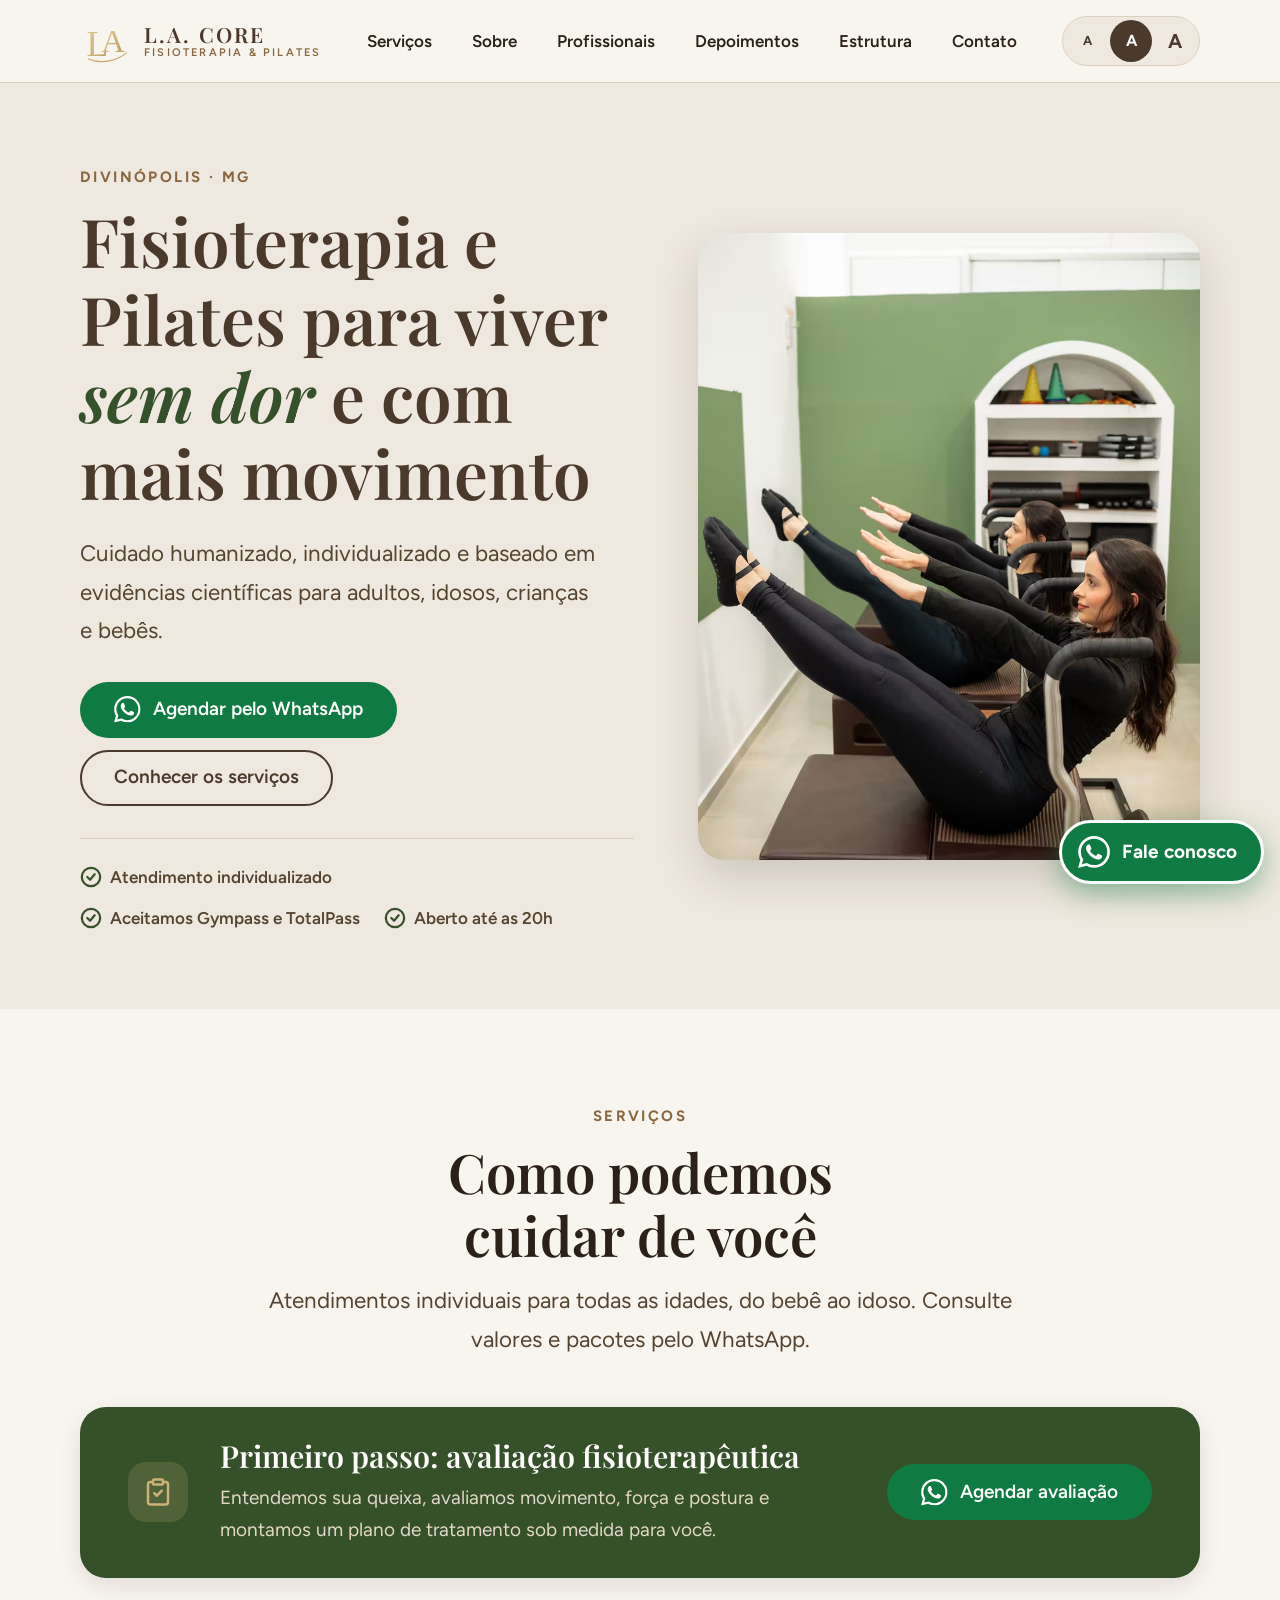
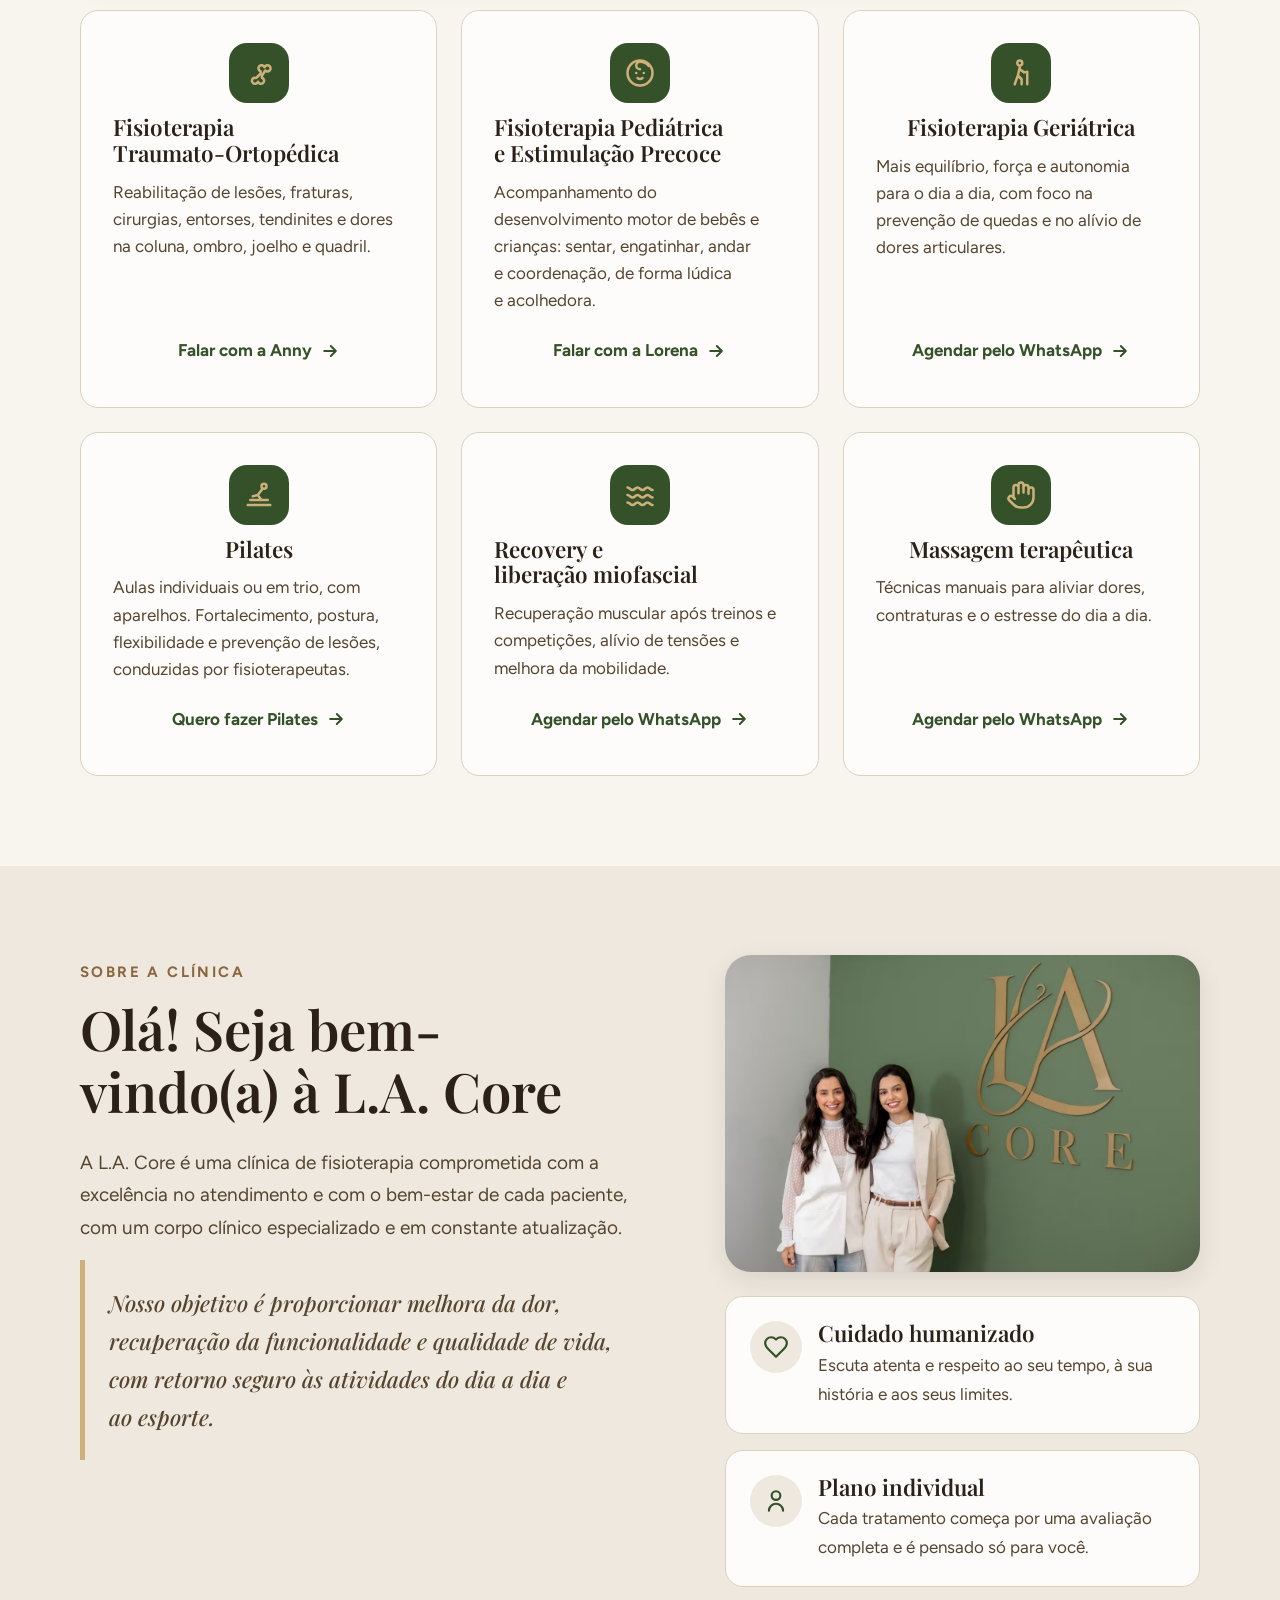
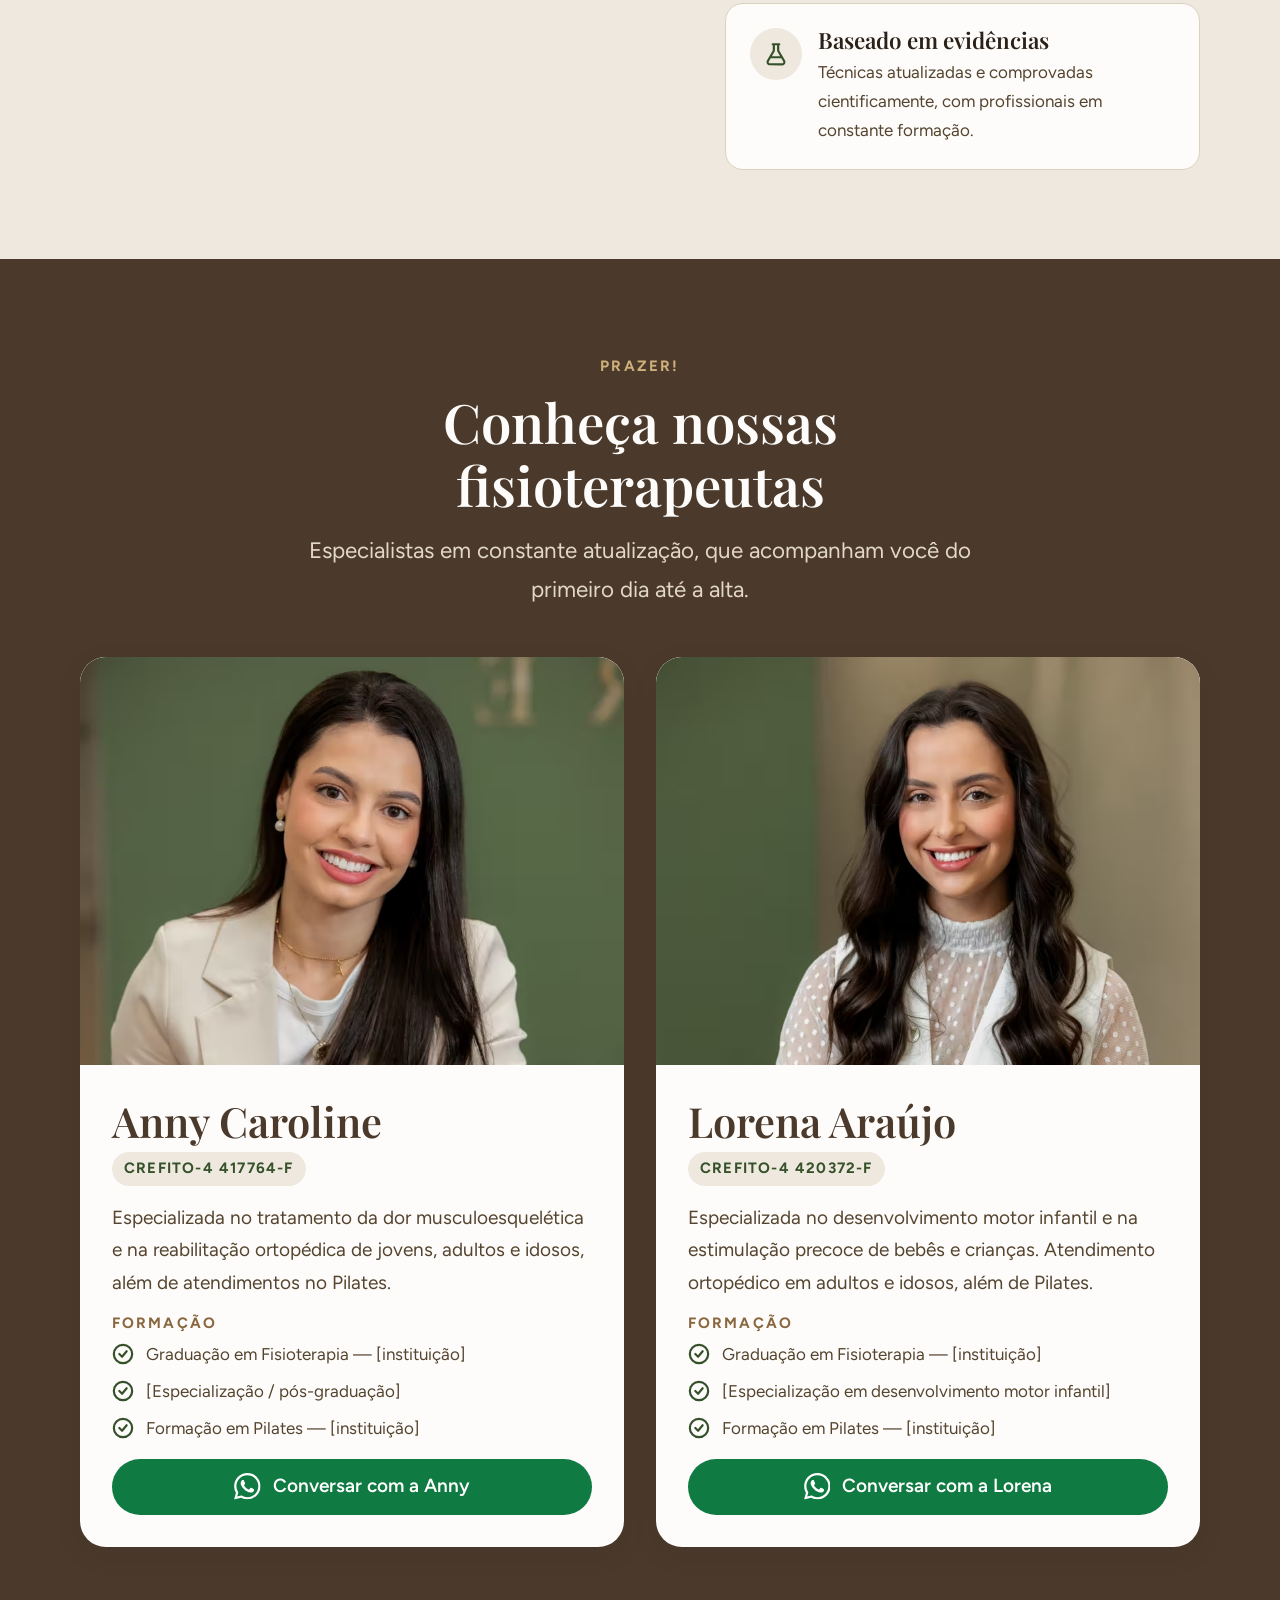
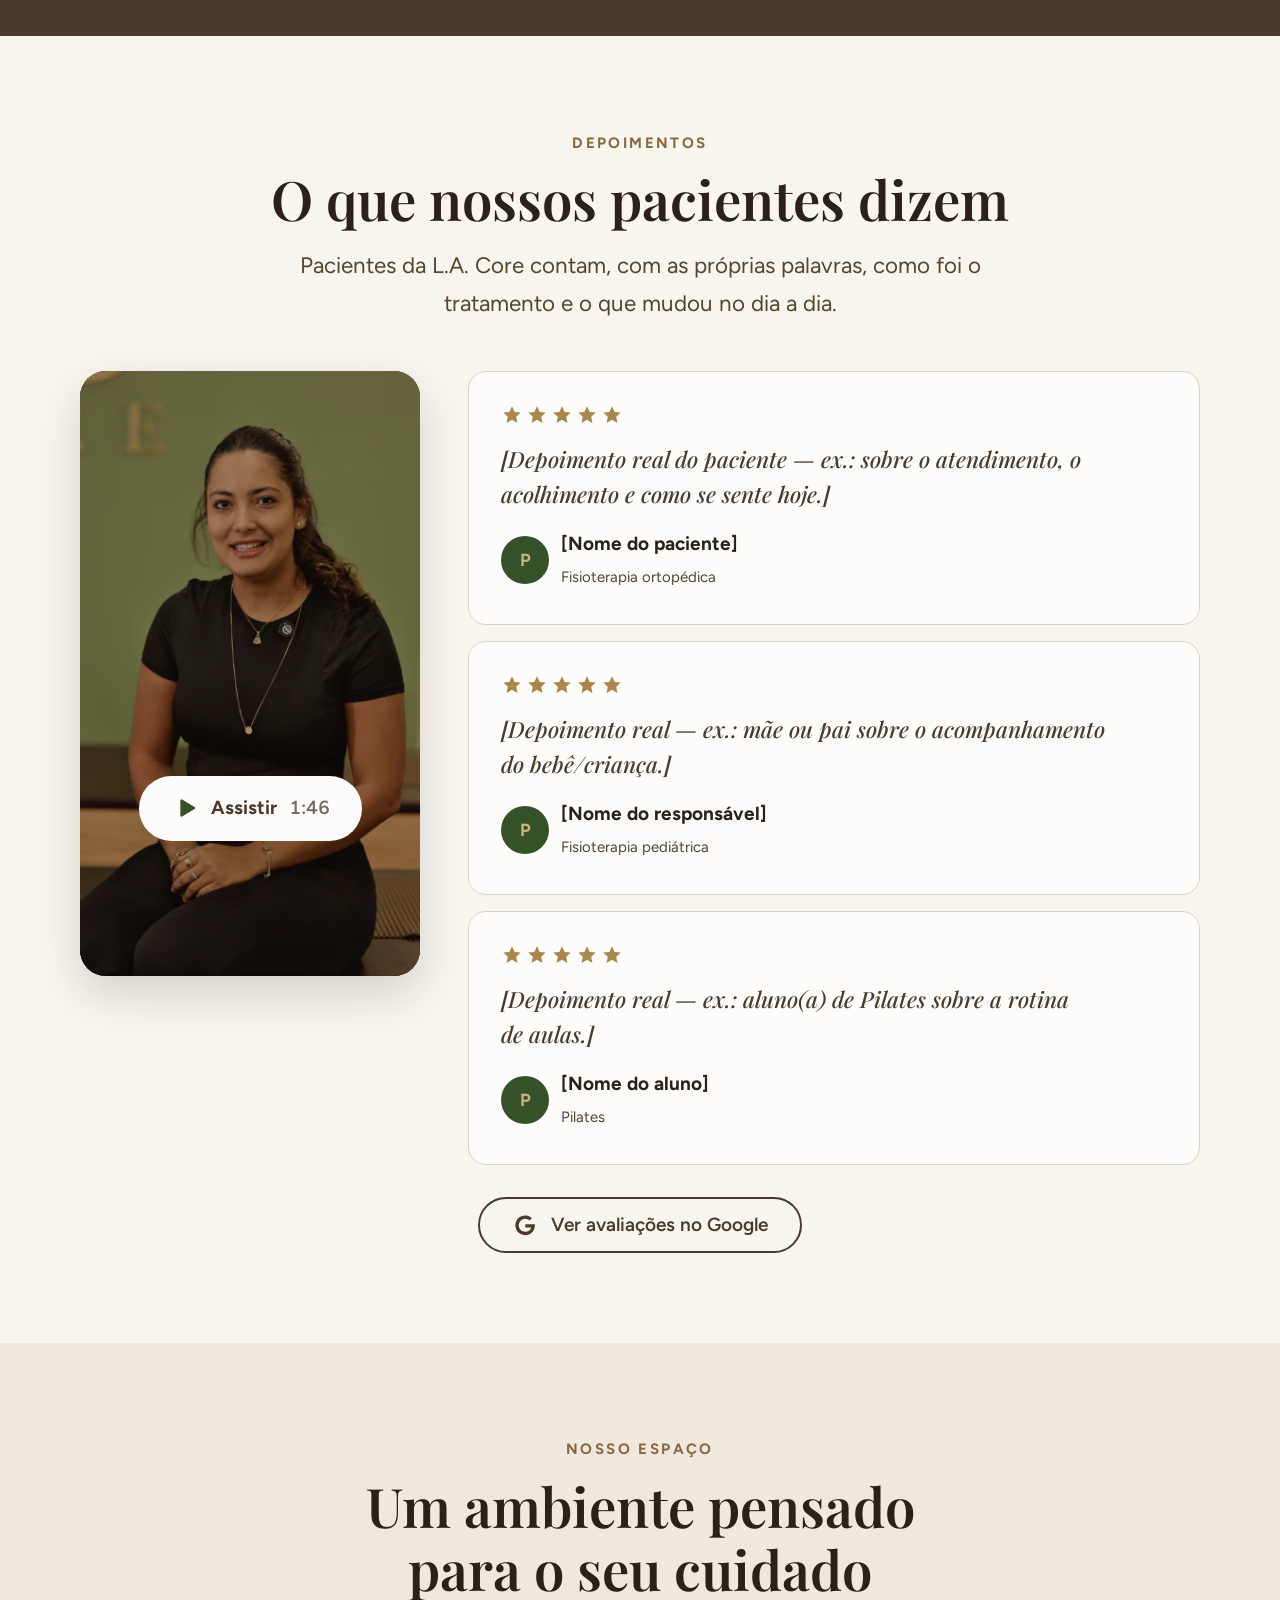
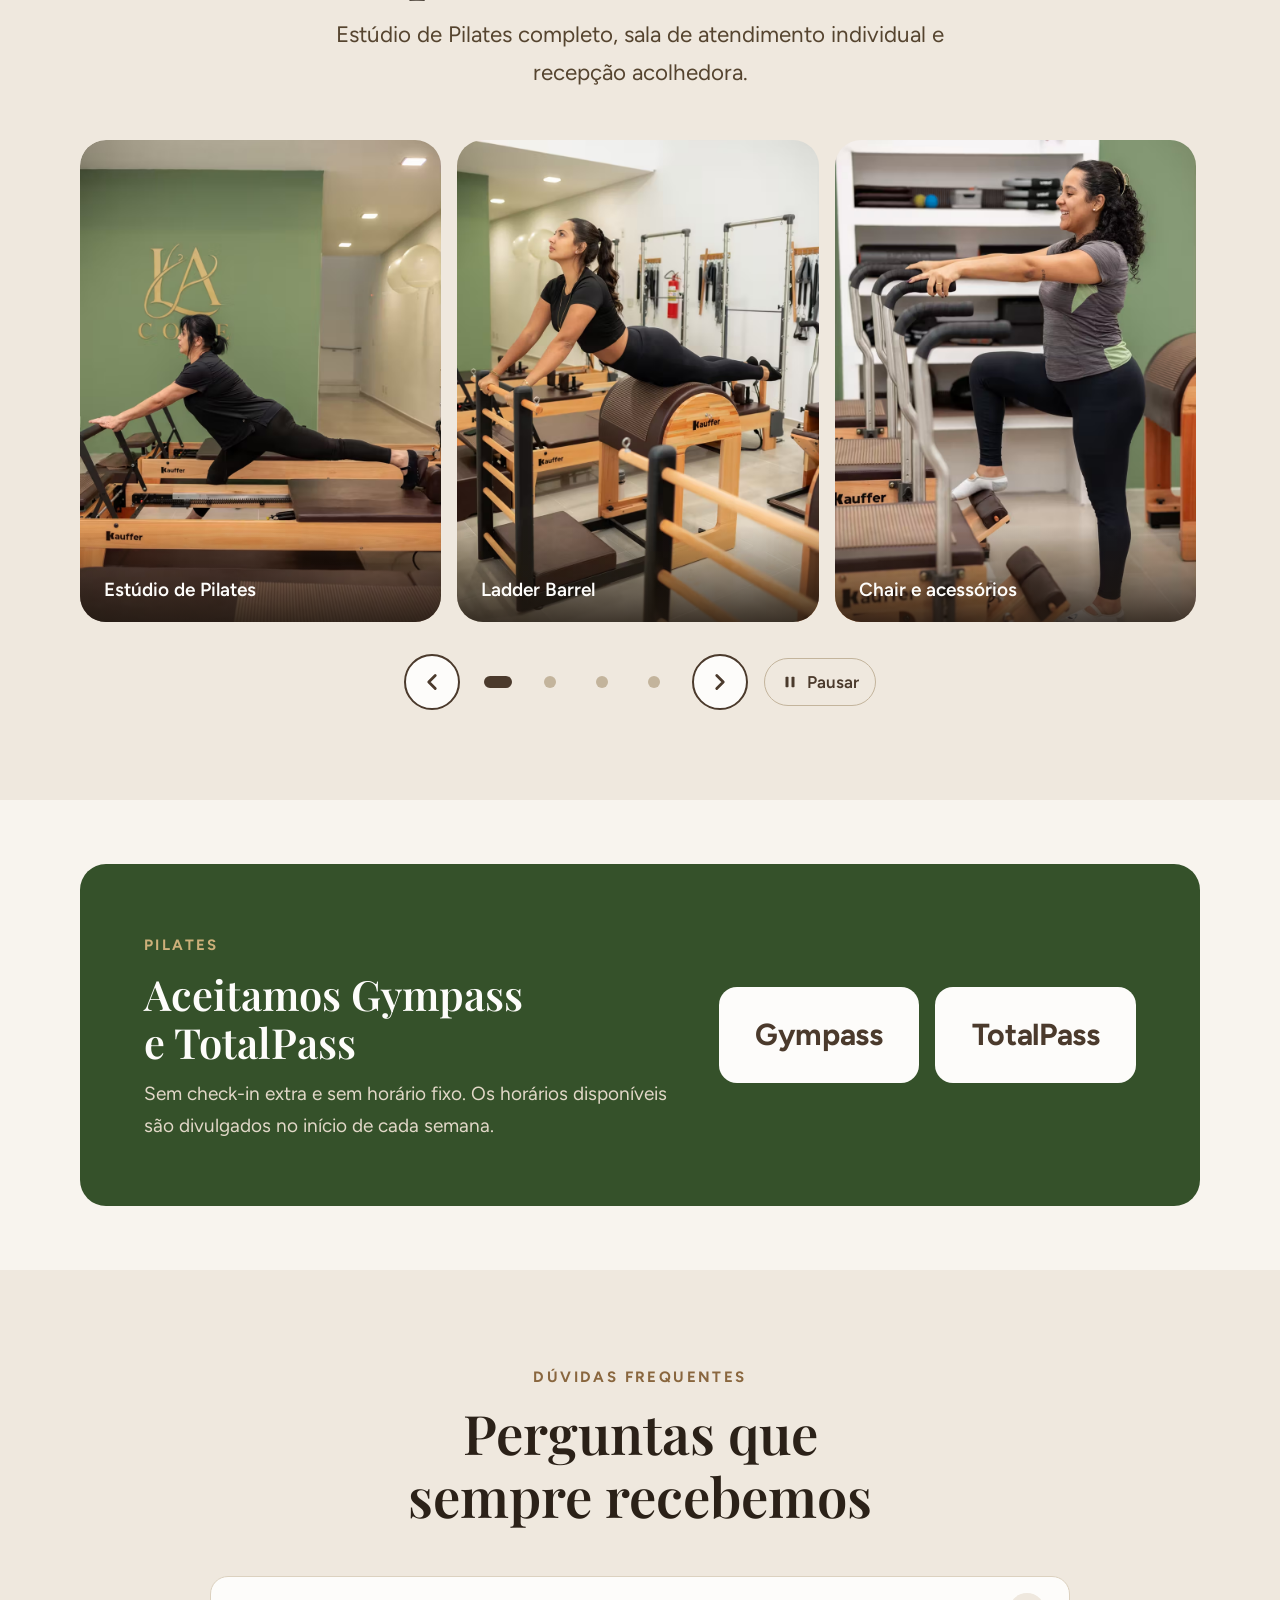
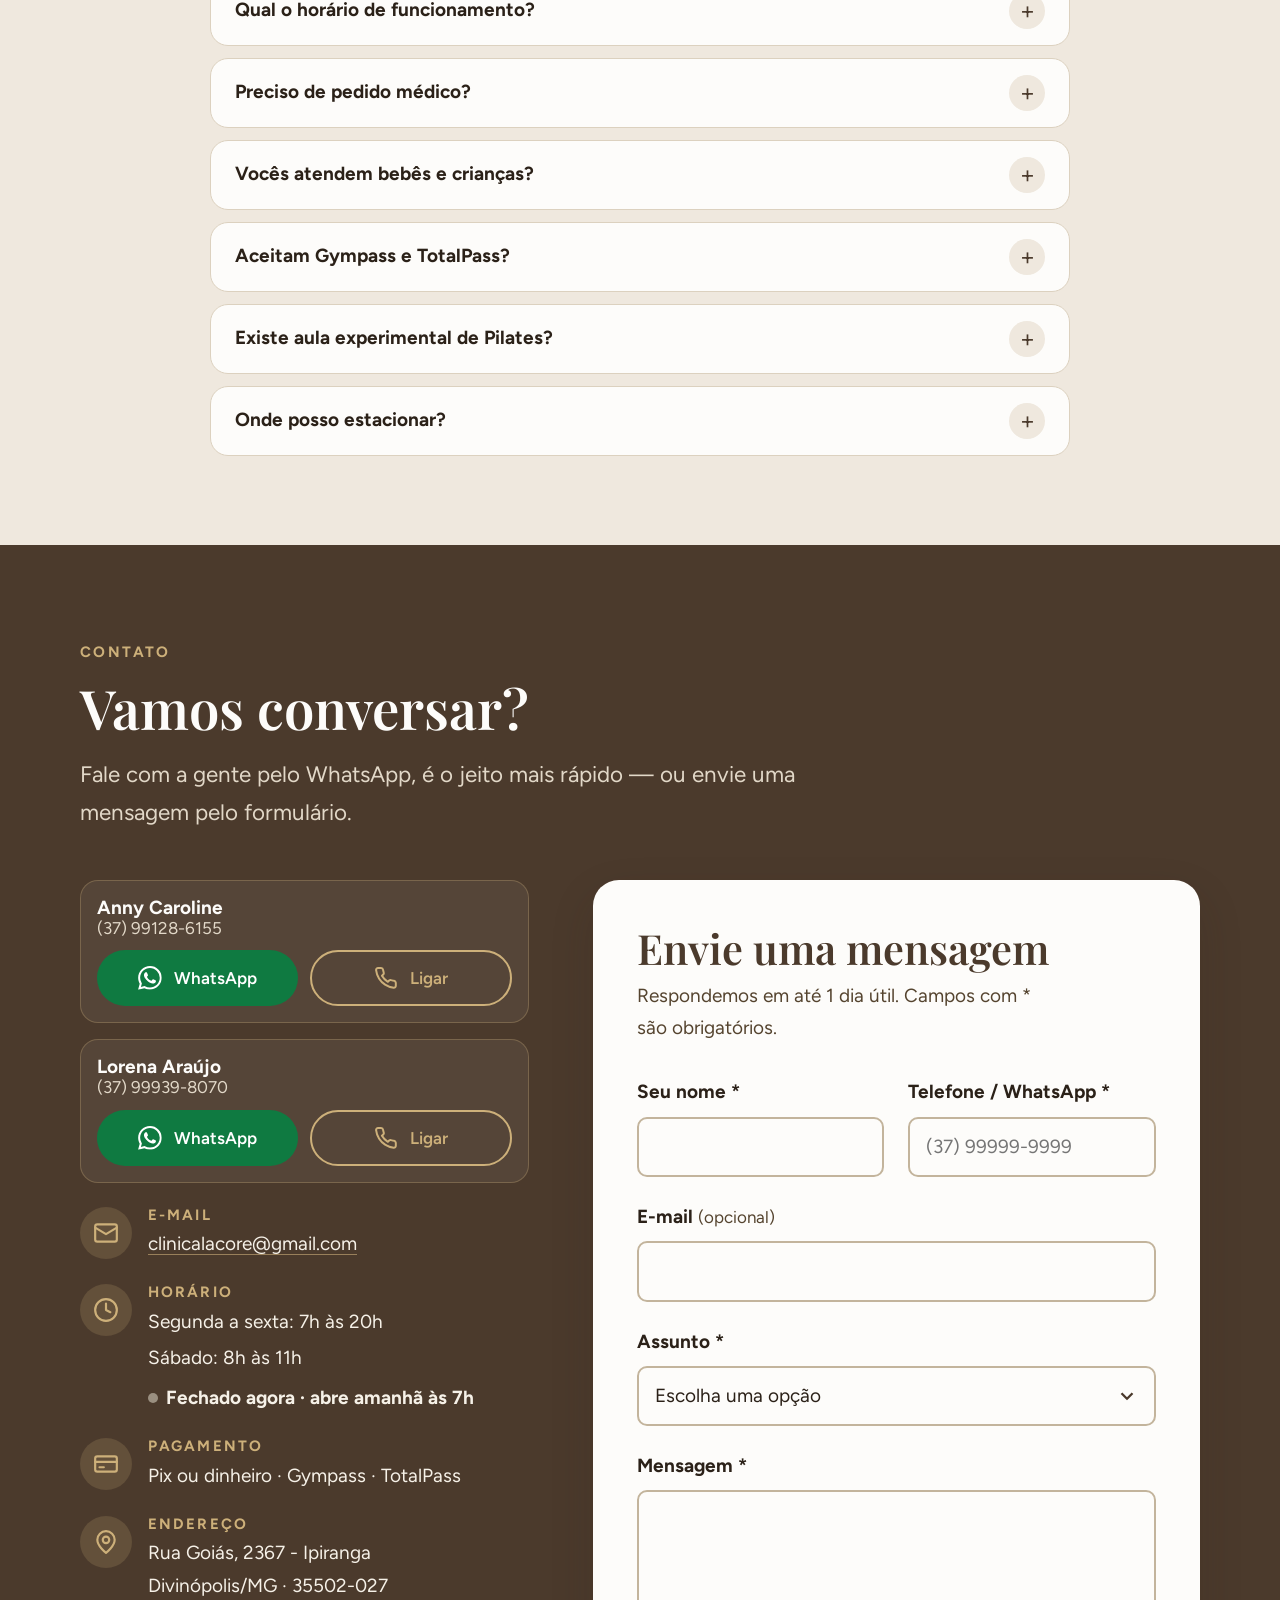
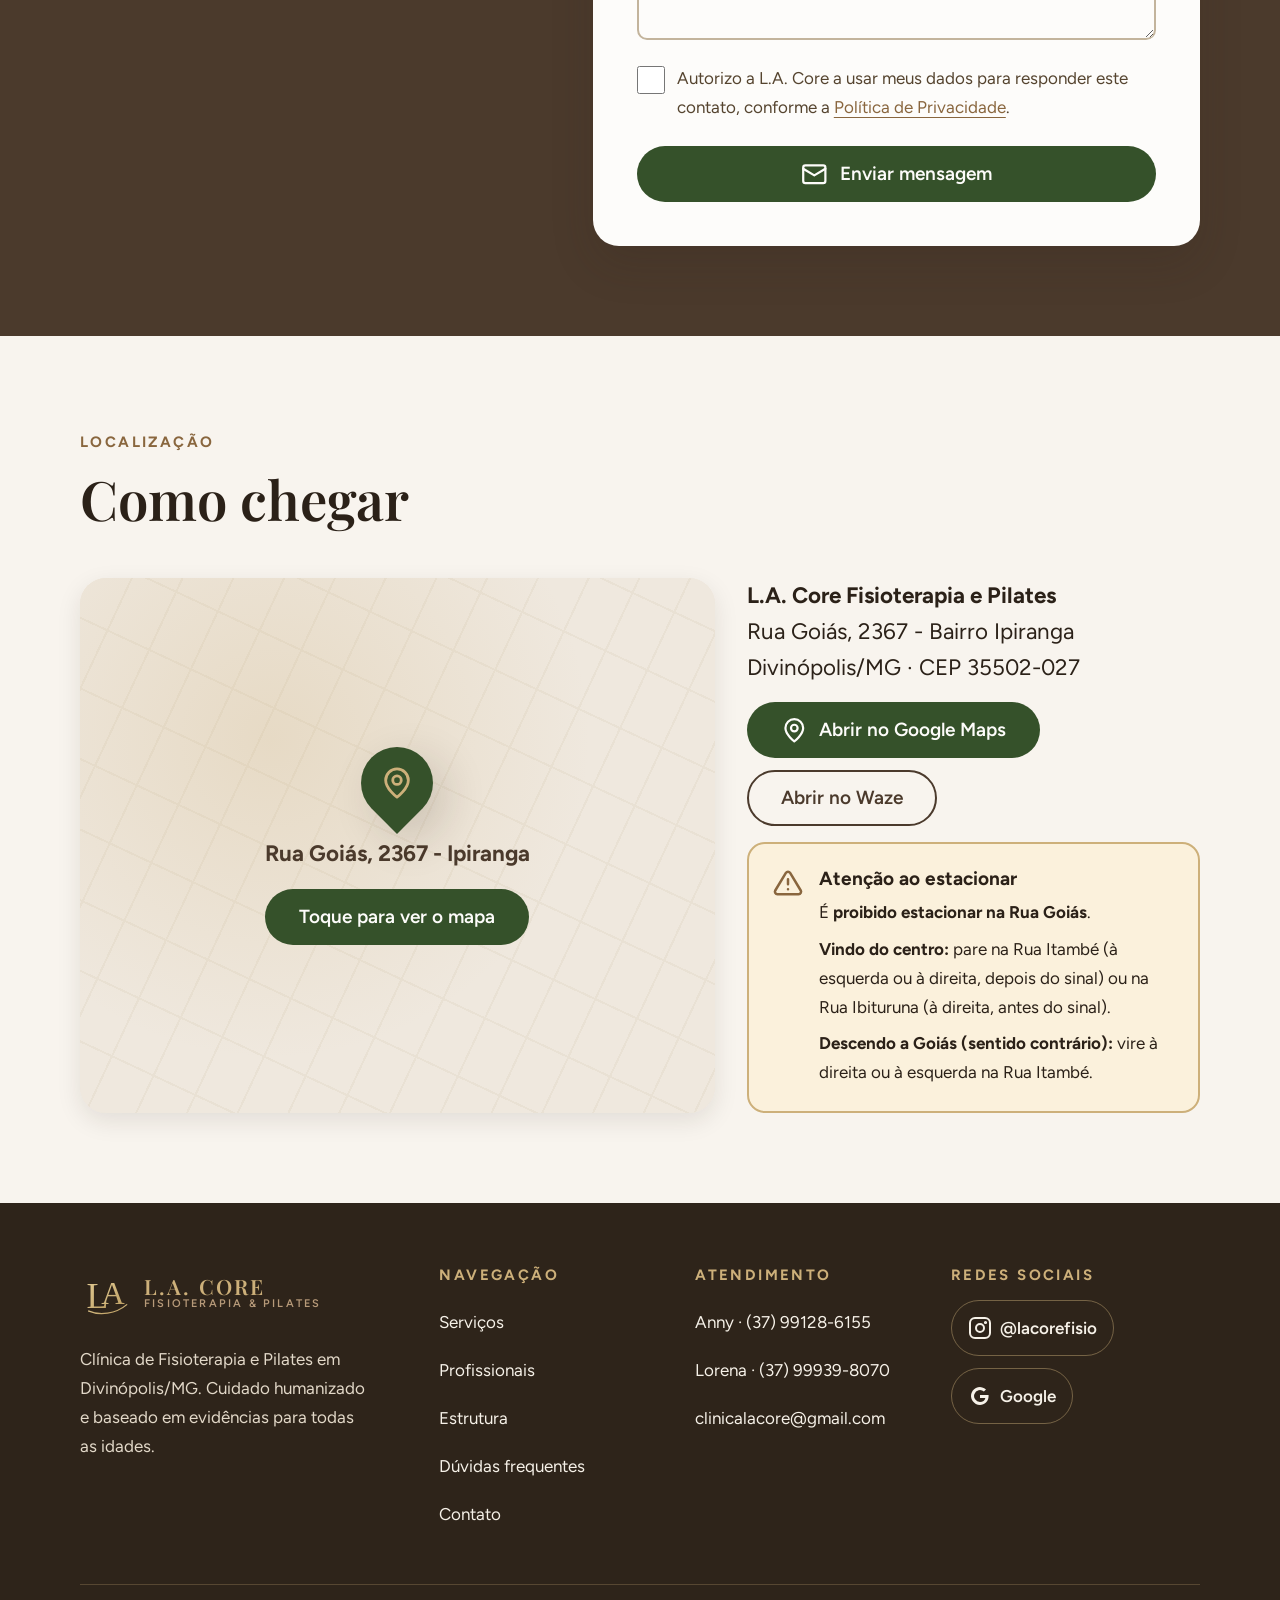
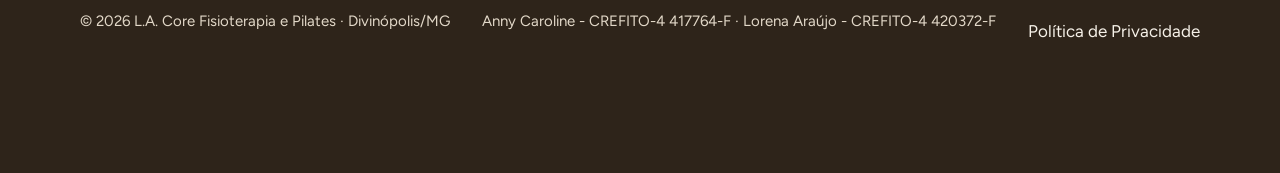
==== commit 577df849: "stage two" ====
--- a/index.html
+++ b/index.html
@@ -29,7 +29,7 @@
 
   <link rel="preconnect" href="https://fonts.googleapis.com">
   <link rel="preconnect" href="https://fonts.gstatic.com" crossorigin>
-  <link rel="stylesheet" href="https://fonts.googleapis.com/css2?family=Figtree:wght@400;500;600;700;800&family=Playfair+Display:ital,wght@0,500;0,600;1,500;1,600&display=swap">
+  <link rel="stylesheet" href="https://fonts.googleapis.com/css2?family=Figtree:wght@400;600;700&family=Playfair+Display:ital,wght@0,600;1,500;1,600&display=swap">
 
   <link rel="stylesheet" href="/assets/css/tokens.css">
   <link rel="stylesheet" href="/assets/css/style.css">
@@ -192,11 +192,11 @@
 
       <nav class="nav" aria-label="Menu principal">
         <ul class="nav__lista">
+          <li><a class="nav__link" href="#servicos">Serviços</a></li>
           <li><a class="nav__link" href="#sobre">Sobre</a></li>
-          <li><a class="nav__link" href="#servicos">Serviços</a></li>
           <li><a class="nav__link" href="#equipe">Profissionais</a></li>
+          <li><a class="nav__link" href="#depoimentos">Depoimentos</a></li>
           <li><a class="nav__link" href="#estrutura">Estrutura</a></li>
-          <li><a class="nav__link" href="#depoimentos">Depoimentos</a></li>
           <li><a class="nav__link" href="#contato">Contato</a></li>
         </ul>
       </nav>
@@ -218,11 +218,11 @@
   <div class="menu-movel" id="menu-movel" data-aberto="false">
     <nav aria-label="Menu principal (celular)">
       <ul>
+        <li><a href="#servicos">Serviços</a></li>
         <li><a href="#sobre">Sobre a clínica</a></li>
-        <li><a href="#servicos">Serviços</a></li>
         <li><a href="#equipe">Profissionais</a></li>
+        <li><a href="#depoimentos">Depoimentos</a></li>
         <li><a href="#estrutura">Estrutura</a></li>
-        <li><a href="#depoimentos">Depoimentos</a></li>
         <li><a href="#duvidas">Dúvidas frequentes</a></li>
         <li><a href="#contato">Contato</a></li>
         <li><a href="#localizacao">Como chegar</a></li>
@@ -273,23 +273,82 @@
       </div>
     </section>
 
+    <!-- ============================================ SERVIÇOS ============ -->
+    <section class="secao" id="servicos" aria-labelledby="servicos-titulo">
+      <div class="container">
+        <header class="cabecalho-secao cabecalho-secao--centro">
+          <span class="selo">Serviços</span>
+          <h2 id="servicos-titulo">Como podemos cuidar de você</h2>
+          <p>Atendimentos individuais para todas as idades, do bebê ao idoso. Consulte valores e pacotes pelo WhatsApp.</p>
+        </header>
+
+        <div class="servico-destaque revelar">
+          <span class="servico__icone" aria-hidden="true"><svg><use href="#i-prancheta"/></svg></span>
+          <div>
+            <h3>Primeiro passo: avaliação fisioterapêutica</h3>
+            <p>Entendemos sua queixa, avaliamos movimento, força e postura e montamos um plano de tratamento sob medida para você.</p>
+          </div>
+          <button class="btn btn--whatsapp" type="button" data-wpp-abrir data-wpp-servico="Avaliação fisioterapêutica">
+            <svg aria-hidden="true"><use href="#i-whatsapp"/></svg> Agendar avaliação
+          </button>
+        </div>
+
+        <div class="servicos__grade">
+          <article class="servico revelar">
+            <span class="servico__icone" aria-hidden="true"><svg><use href="#i-osso"/></svg></span>
+            <h3>Fisioterapia Traumato-Ortopédica</h3>
+            <p>Reabilitação de lesões, fraturas, cirurgias, entorses, tendinites e dores na coluna, ombro, joelho e quadril.</p>
+            <a class="servico__link" href="https://wa.me/5537991286155?text=Ol%C3%A1%2C%20Anny!%20Vim%20pelo%20site%20e%20gostaria%20de%20saber%20mais%20sobre%20Fisioterapia%20Traumato-Ortop%C3%A9dica." target="_blank" rel="noopener noreferrer" data-wpp-profissional="anny">Falar com a Anny <svg aria-hidden="true"><use href="#i-seta"/></svg></a>
+          </article>
+
+          <article class="servico revelar">
+            <span class="servico__icone" aria-hidden="true"><svg><use href="#i-bebe"/></svg></span>
+            <h3>Fisioterapia Pediátrica e Estimulação Precoce</h3>
+            <p>Acompanhamento do desenvolvimento motor de bebês e crianças: sentar, engatinhar, andar e coordenação, de forma lúdica e acolhedora.</p>
+            <a class="servico__link" href="https://wa.me/5537999398070?text=Ol%C3%A1%2C%20Lorena!%20Vim%20pelo%20site%20e%20gostaria%20de%20saber%20mais%20sobre%20Fisioterapia%20Pedi%C3%A1trica." target="_blank" rel="noopener noreferrer" data-wpp-profissional="lorena">Falar com a Lorena <svg aria-hidden="true"><use href="#i-seta"/></svg></a>
+          </article>
+
+          <article class="servico revelar">
+            <span class="servico__icone" aria-hidden="true"><svg><use href="#i-idoso"/></svg></span>
+            <h3>Fisioterapia Geriátrica</h3>
+            <p>Mais equilíbrio, força e autonomia para o dia a dia, com foco na prevenção de quedas e no alívio de dores articulares.</p>
+            <button class="servico__link" type="button" data-wpp-abrir data-wpp-servico="Fisioterapia Geriátrica">Agendar pelo WhatsApp <svg aria-hidden="true"><use href="#i-seta"/></svg></button>
+          </article>
+
+          <article class="servico revelar">
+            <span class="servico__icone" aria-hidden="true"><svg><use href="#i-pilates"/></svg></span>
+            <h3>Pilates</h3>
+            <p>Aulas individuais ou em trio, com aparelhos. Fortalecimento, postura, flexibilidade e prevenção de lesões, conduzidas por fisioterapeutas.</p>
+            <button class="servico__link" type="button" data-wpp-abrir data-wpp-servico="Pilates">Quero fazer Pilates <svg aria-hidden="true"><use href="#i-seta"/></svg></button>
+          </article>
+
+          <article class="servico revelar">
+            <span class="servico__icone" aria-hidden="true"><svg><use href="#i-onda"/></svg></span>
+            <h3>Recovery e liberação miofascial</h3>
+            <p>Recuperação muscular após treinos e competições, alívio de tensões e melhora da mobilidade.</p>
+            <button class="servico__link" type="button" data-wpp-abrir data-wpp-servico="Recovery e liberação miofascial">Agendar pelo WhatsApp <svg aria-hidden="true"><use href="#i-seta"/></svg></button>
+          </article>
+
+          <article class="servico revelar">
+            <span class="servico__icone" aria-hidden="true"><svg><use href="#i-maos"/></svg></span>
+            <h3>Massagem terapêutica</h3>
+            <p>Técnicas manuais para aliviar dores, contraturas e o estresse do dia a dia.</p>
+            <button class="servico__link" type="button" data-wpp-abrir data-wpp-servico="Massagem terapêutica">Agendar pelo WhatsApp <svg aria-hidden="true"><use href="#i-seta"/></svg></button>
+          </article>
+        </div>
+      </div>
+    </section>
+
     <!-- ============================================== SOBRE ============= -->
-    <section class="secao" id="sobre" aria-labelledby="sobre-titulo">
+    <section class="secao secao--alt" id="sobre" aria-labelledby="sobre-titulo">
       <div class="container sobre__grade">
         <div class="sobre__texto revelar">
           <span class="selo">Sobre a clínica</span>
           <h2 id="sobre-titulo">Olá! Seja bem-vindo(a) à L.A. Core</h2>
           <p style="margin-top:1.5rem">
             A L.A. Core é uma clínica de fisioterapia comprometida com a excelência no
-            atendimento e com o bem-estar de cada paciente. Prezamos pela qualidade dos
-            nossos serviços, oferecendo um cuidado humanizado, individualizado e baseado
-            em evidências científicas.
-          </p>
-          <p>
-            Contamos com um corpo clínico especializado e em constante atualização,
-            preparado para atender diferentes necessidades: reabilitação ortopédica,
-            tratamento da dor musculoesquelética, fisioterapia pediátrica, fisioterapia
-            geriátrica e Pilates.
+            atendimento e com o bem-estar de cada paciente, com um corpo clínico
+            especializado e em constante atualização.
           </p>
           <p class="sobre__destaque">
             Nosso objetivo é proporcionar melhora da dor, recuperação da funcionalidade
@@ -319,72 +378,6 @@
               <div><h3>Baseado em evidências</h3><p>Técnicas atualizadas e comprovadas cientificamente, com profissionais em constante formação.</p></div>
             </li>
           </ul>
-        </div>
-      </div>
-    </section>
-
-    <!-- ============================================ SERVIÇOS ============ -->
-    <section class="secao secao--alt" id="servicos" aria-labelledby="servicos-titulo">
-      <div class="container">
-        <header class="cabecalho-secao cabecalho-secao--centro">
-          <span class="selo">Serviços</span>
-          <h2 id="servicos-titulo">Como podemos cuidar de você</h2>
-          <p>Atendimentos individuais para todas as idades, do bebê ao idoso. Consulte valores e pacotes pelo WhatsApp.</p>
-        </header>
-
-        <div class="servico-destaque revelar">
-          <span class="servico__icone" aria-hidden="true"><svg><use href="#i-prancheta"/></svg></span>
-          <div>
-            <h3>Primeiro passo: avaliação fisioterapêutica</h3>
-            <p>Entendemos sua queixa, avaliamos movimento, força e postura e montamos um plano de tratamento sob medida para você.</p>
-          </div>
-          <button class="btn btn--whatsapp" type="button" data-wpp-abrir data-wpp-servico="Avaliação fisioterapêutica">
-            <svg aria-hidden="true"><use href="#i-whatsapp"/></svg> Agendar avaliação
-          </button>
-        </div>
-
-        <div class="servicos__grade">
-          <article class="servico revelar">
-            <span class="servico__icone" aria-hidden="true"><svg><use href="#i-osso"/></svg></span>
-            <h3>Fisioterapia Traumato-Ortopédica</h3>
-            <p>Reabilitação de lesões, fraturas, cirurgias, entorses, tendinites e dores na coluna, ombro, joelho e quadril.</p>
-            <a class="servico__link" href="https://wa.me/5537991286155?text=Ol%C3%A1%2C%20Anny!%20Vim%20pelo%20site%20e%20gostaria%20de%20saber%20mais%20sobre%20Fisioterapia%20Traumato-Ortop%C3%A9dica." target="_blank" rel="noopener noreferrer" data-wpp-profissional="anny">Falar com a Anny <svg aria-hidden="true"><use href="#i-seta"/></svg></a>
-          </article>
-
-          <article class="servico revelar">
-            <span class="servico__icone" aria-hidden="true"><svg><use href="#i-bebe"/></svg></span>
-            <h3>Fisioterapia Pediátrica e Estimulação Precoce</h3>
-            <p>Acompanhamento do desenvolvimento motor de bebês e crianças: sentar, engatinhar, andar e coordenação, de forma lúdica e acolhedora.</p>
-            <a class="servico__link" href="https://wa.me/5537999398070?text=Ol%C3%A1%2C%20Lorena!%20Vim%20pelo%20site%20e%20gostaria%20de%20saber%20mais%20sobre%20Fisioterapia%20Pedi%C3%A1trica." target="_blank" rel="noopener noreferrer" data-wpp-profissional="lorena">Falar com a Lorena <svg aria-hidden="true"><use href="#i-seta"/></svg></a>
-          </article>
-
-          <article class="servico revelar">
-            <span class="servico__icone" aria-hidden="true"><svg><use href="#i-idoso"/></svg></span>
-            <h3>Fisioterapia Geriátrica</h3>
-            <p>Mais equilíbrio, força e autonomia para o dia a dia, com foco na prevenção de quedas e no alívio de dores articulares.</p>
-            <button class="servico__link" type="button" data-wpp-abrir data-wpp-servico="Fisioterapia Geriátrica">Agendar pelo WhatsApp <svg aria-hidden="true"><use href="#i-seta"/></svg></button>
-          </article>
-
-          <article class="servico revelar">
-            <span class="servico__icone" aria-hidden="true"><svg><use href="#i-pilates"/></svg></span>
-            <h3>Pilates</h3>
-            <p>Aulas individuais ou em trio, com aparelhos. Fortalecimento, postura, flexibilidade e prevenção de lesões, conduzidas por fisioterapeutas.</p>
-            <button class="servico__link" type="button" data-wpp-abrir data-wpp-servico="Pilates">Quero fazer Pilates <svg aria-hidden="true"><use href="#i-seta"/></svg></button>
-          </article>
-
-          <article class="servico revelar">
-            <span class="servico__icone" aria-hidden="true"><svg><use href="#i-onda"/></svg></span>
-            <h3>Recovery e liberação miofascial</h3>
-            <p>Recuperação muscular após treinos e competições, alívio de tensões e melhora da mobilidade.</p>
-            <button class="servico__link" type="button" data-wpp-abrir data-wpp-servico="Recovery e liberação miofascial">Agendar pelo WhatsApp <svg aria-hidden="true"><use href="#i-seta"/></svg></button>
-          </article>
-
-          <article class="servico revelar">
-            <span class="servico__icone" aria-hidden="true"><svg><use href="#i-maos"/></svg></span>
-            <h3>Massagem terapêutica</h3>
-            <p>Técnicas manuais para aliviar dores, contraturas e o estresse do dia a dia.</p>
-            <button class="servico__link" type="button" data-wpp-abrir data-wpp-servico="Massagem terapêutica">Agendar pelo WhatsApp <svg aria-hidden="true"><use href="#i-seta"/></svg></button>
-          </article>
         </div>
       </div>
     </section>
@@ -460,8 +453,76 @@
       </div>
     </section>
 
+    <!-- ========================================== DEPOIMENTOS =========== -->
+    <!-- ATENÇÃO: substituir pelos depoimentos REAIS, com autorização por escrito
+         de cada paciente. Não publicar o site com estes exemplos. -->
+    <section class="secao" id="depoimentos" aria-labelledby="depoimentos-titulo">
+      <div class="container">
+        <header class="cabecalho-secao cabecalho-secao--centro">
+          <span class="selo">Depoimentos</span>
+          <h2 id="depoimentos-titulo">O que nossos pacientes dizem</h2>
+          <p>Pacientes da L.A. Core contam, com as próprias palavras, como foi o tratamento e o que mudou no dia a dia.</p>
+        </header>
+
+        <div class="depoimentos__conteudo">
+          <div class="video__moldura video__moldura--vertical revelar" data-video
+               data-video-src="/assets/video/depoimentos.mp4"
+               data-video-poster="/assets/img/video-capa.jpg"
+               data-video-titulo="Depoimentos de pacientes da L.A. Core">
+            <button class="video__capa" type="button" aria-label="Assistir ao vídeo com depoimentos de pacientes (1 minuto e 46 segundos)">
+              <picture>
+                <source srcset="/assets/img/video-capa.avif" type="image/avif">
+                <img src="/assets/img/video-capa.jpg" alt="" width="720" height="1280" loading="lazy">
+              </picture>
+              <span class="video__play"><svg aria-hidden="true"><use href="#i-play"/></svg> Assistir <span class="video__duracao">1:46</span></span>
+            </button>
+          </div>
+
+          <div class="depoimentos__lista" tabindex="0" role="region" aria-label="Depoimentos escritos. No celular, deslize para o lado para ver mais.">
+            <figure class="depoimento">
+              <div class="depoimento__estrelas" role="img" aria-label="5 de 5 estrelas">
+                <svg aria-hidden="true"><use href="#i-estrela"/></svg><svg aria-hidden="true"><use href="#i-estrela"/></svg><svg aria-hidden="true"><use href="#i-estrela"/></svg><svg aria-hidden="true"><use href="#i-estrela"/></svg><svg aria-hidden="true"><use href="#i-estrela"/></svg>
+              </div>
+              <blockquote><p>[Depoimento real do paciente — ex.: sobre o atendimento, o acolhimento e como se sente hoje.]</p></blockquote>
+              <figcaption>
+                <span class="depoimento__avatar" aria-hidden="true">P</span>
+                <span><span class="depoimento__nome">[Nome do paciente]</span><br><span class="depoimento__info">Fisioterapia ortopédica</span></span>
+              </figcaption>
+            </figure>
+            <figure class="depoimento">
+              <div class="depoimento__estrelas" role="img" aria-label="5 de 5 estrelas">
+                <svg aria-hidden="true"><use href="#i-estrela"/></svg><svg aria-hidden="true"><use href="#i-estrela"/></svg><svg aria-hidden="true"><use href="#i-estrela"/></svg><svg aria-hidden="true"><use href="#i-estrela"/></svg><svg aria-hidden="true"><use href="#i-estrela"/></svg>
+              </div>
+              <blockquote><p>[Depoimento real — ex.: mãe ou pai sobre o acompanhamento do bebê/criança.]</p></blockquote>
+              <figcaption>
+                <span class="depoimento__avatar" aria-hidden="true">P</span>
+                <span><span class="depoimento__nome">[Nome do responsável]</span><br><span class="depoimento__info">Fisioterapia pediátrica</span></span>
+              </figcaption>
+            </figure>
+            <figure class="depoimento">
+              <div class="depoimento__estrelas" role="img" aria-label="5 de 5 estrelas">
+                <svg aria-hidden="true"><use href="#i-estrela"/></svg><svg aria-hidden="true"><use href="#i-estrela"/></svg><svg aria-hidden="true"><use href="#i-estrela"/></svg><svg aria-hidden="true"><use href="#i-estrela"/></svg><svg aria-hidden="true"><use href="#i-estrela"/></svg>
+              </div>
+              <blockquote><p>[Depoimento real — ex.: aluno(a) de Pilates sobre a rotina de aulas.]</p></blockquote>
+              <figcaption>
+                <span class="depoimento__avatar" aria-hidden="true">P</span>
+                <span><span class="depoimento__nome">[Nome do aluno]</span><br><span class="depoimento__info">Pilates</span></span>
+              </figcaption>
+            </figure>
+          </div>
+        </div>
+
+        <div class="depoimentos__rodape">
+          <!-- TODO: trocar pelo link de avaliações do Perfil da Empresa no Google -->
+          <a class="btn btn--contorno" href="https://www.google.com/maps/search/?api=1&amp;query=L.A.+Core+Fisioterapia+e+Pilates+Divin%C3%B3polis" target="_blank" rel="noopener noreferrer">
+            <svg aria-hidden="true"><use href="#i-google"/></svg> Ver avaliações no Google
+          </a>
+        </div>
+      </div>
+    </section>
+
     <!-- ========================================= ESTRUTURA (carrossel) == -->
-    <section class="secao" id="estrutura" aria-labelledby="estrutura-titulo">
+    <section class="secao secao--alt" id="estrutura" aria-labelledby="estrutura-titulo">
       <div class="container">
         <header class="cabecalho-secao cabecalho-secao--centro">
           <span class="selo">Nosso espaço</span>
@@ -518,6 +579,7 @@
           <div class="carrossel__controles">
             <button class="carrossel__seta" type="button" data-anterior aria-label="Foto anterior"><svg aria-hidden="true"><use href="#i-esq"/></svg></button>
             <ol class="carrossel__pontos" aria-label="Escolher foto"></ol>
+            <p class="carrossel__contador" aria-hidden="true" data-contador>1 / 6</p>
             <button class="carrossel__seta" type="button" data-proximo aria-label="Próxima foto"><svg aria-hidden="true"><use href="#i-dir"/></svg></button>
             <button class="carrossel__pausa" type="button" data-pausa aria-pressed="false">
               <svg aria-hidden="true"><use href="#i-pausa"/></svg><span>Pausar</span>
@@ -528,89 +590,8 @@
       </div>
     </section>
 
-    <!-- ============================================== VÍDEO ============= -->
-    <section class="secao secao--alt video" id="video" aria-labelledby="video-titulo">
-      <div class="container video__grade">
-        <div class="revelar">
-          <span class="selo">Depoimentos em vídeo</span>
-          <h2 id="video-titulo">O que nossos pacientes dizem</h2>
-          <p style="margin-top:1rem; color:var(--texto-suave)">
-            Pacientes da L.A. Core contam, com as próprias palavras, como foi o tratamento
-            e o que mudou no dia a dia depois dos atendimentos de fisioterapia e Pilates.
-          </p>
-          <button class="btn btn--primario" type="button" data-wpp-abrir style="margin-top:1.5rem">
-            <svg aria-hidden="true"><use href="#i-whatsapp"/></svg> Agendar uma avaliação
-          </button>
-        </div>
-        <div class="video__moldura video__moldura--vertical revelar" data-video
-             data-video-src="/assets/video/depoimentos.mp4"
-             data-video-poster="/assets/img/video-capa.jpg"
-             data-video-titulo="Depoimentos de pacientes da L.A. Core">
-          <button class="video__capa" type="button" aria-label="Assistir ao vídeo com depoimentos de pacientes">
-            <picture>
-              <source srcset="/assets/img/video-capa.avif" type="image/avif">
-              <img src="/assets/img/video-capa.jpg" alt="" width="720" height="1280" loading="lazy">
-            </picture>
-            <span class="video__play"><svg aria-hidden="true"><use href="#i-play"/></svg> Assistir vídeo</span>
-          </button>
-        </div>
-      </div>
-    </section>
-
-    <!-- ========================================== DEPOIMENTOS =========== -->
-    <!-- ATENÇÃO: substituir pelos depoimentos REAIS, com autorização por escrito
-         de cada paciente. Não publicar o site com estes exemplos. -->
-    <section class="secao" id="depoimentos" aria-labelledby="depoimentos-titulo">
-      <div class="container">
-        <header class="cabecalho-secao cabecalho-secao--centro">
-          <span class="selo">Depoimentos</span>
-          <h2 id="depoimentos-titulo">O que nossos pacientes dizem</h2>
-        </header>
-
-        <div class="depoimentos__grade">
-          <figure class="depoimento revelar">
-            <div class="depoimento__estrelas" role="img" aria-label="5 de 5 estrelas">
-              <svg aria-hidden="true"><use href="#i-estrela"/></svg><svg aria-hidden="true"><use href="#i-estrela"/></svg><svg aria-hidden="true"><use href="#i-estrela"/></svg><svg aria-hidden="true"><use href="#i-estrela"/></svg><svg aria-hidden="true"><use href="#i-estrela"/></svg>
-            </div>
-            <blockquote><p>[Depoimento real do paciente — ex.: sobre o atendimento, o acolhimento e como se sente hoje.]</p></blockquote>
-            <figcaption>
-              <span class="depoimento__avatar" aria-hidden="true">P</span>
-              <span><span class="depoimento__nome">[Nome do paciente]</span><br><span class="depoimento__info">Fisioterapia ortopédica</span></span>
-            </figcaption>
-          </figure>
-          <figure class="depoimento revelar">
-            <div class="depoimento__estrelas" role="img" aria-label="5 de 5 estrelas">
-              <svg aria-hidden="true"><use href="#i-estrela"/></svg><svg aria-hidden="true"><use href="#i-estrela"/></svg><svg aria-hidden="true"><use href="#i-estrela"/></svg><svg aria-hidden="true"><use href="#i-estrela"/></svg><svg aria-hidden="true"><use href="#i-estrela"/></svg>
-            </div>
-            <blockquote><p>[Depoimento real — ex.: mãe ou pai sobre o acompanhamento do bebê/criança.]</p></blockquote>
-            <figcaption>
-              <span class="depoimento__avatar" aria-hidden="true">P</span>
-              <span><span class="depoimento__nome">[Nome do responsável]</span><br><span class="depoimento__info">Fisioterapia pediátrica</span></span>
-            </figcaption>
-          </figure>
-          <figure class="depoimento revelar">
-            <div class="depoimento__estrelas" role="img" aria-label="5 de 5 estrelas">
-              <svg aria-hidden="true"><use href="#i-estrela"/></svg><svg aria-hidden="true"><use href="#i-estrela"/></svg><svg aria-hidden="true"><use href="#i-estrela"/></svg><svg aria-hidden="true"><use href="#i-estrela"/></svg><svg aria-hidden="true"><use href="#i-estrela"/></svg>
-            </div>
-            <blockquote><p>[Depoimento real — ex.: aluno(a) de Pilates sobre a rotina de aulas.]</p></blockquote>
-            <figcaption>
-              <span class="depoimento__avatar" aria-hidden="true">P</span>
-              <span><span class="depoimento__nome">[Nome do aluno]</span><br><span class="depoimento__info">Pilates</span></span>
-            </figcaption>
-          </figure>
-        </div>
-
-        <div class="depoimentos__rodape">
-          <!-- TODO: trocar pelo link de avaliações do Perfil da Empresa no Google -->
-          <a class="btn btn--contorno" href="https://www.google.com/maps/search/?api=1&amp;query=L.A.+Core+Fisioterapia+e+Pilates+Divin%C3%B3polis" target="_blank" rel="noopener noreferrer">
-            <svg aria-hidden="true"><use href="#i-google"/></svg> Ver avaliações no Google
-          </a>
-        </div>
-      </div>
-    </section>
-
     <!-- ============================================ CONVÊNIOS =========== -->
-    <section class="secao secao--alt" aria-labelledby="convenios-titulo" style="padding-block:var(--e-8)">
+    <section class="secao" aria-labelledby="convenios-titulo" style="padding-block:var(--e-8)">
       <div class="container">
         <div class="convenios revelar">
           <div>
@@ -627,7 +608,7 @@
     </section>
 
     <!-- ================================================== FAQ ========== -->
-    <section class="secao" id="duvidas" aria-labelledby="duvidas-titulo">
+    <section class="secao secao--alt" id="duvidas" aria-labelledby="duvidas-titulo">
       <div class="container">
         <header class="cabecalho-secao cabecalho-secao--centro">
           <span class="selo">Dúvidas frequentes</span>
@@ -674,16 +655,30 @@
 
         <div class="contato__grade">
           <div class="contato__info">
-            <div class="info-bloco">
-              <span class="info-bloco__icone" aria-hidden="true"><svg><use href="#i-telefone"/></svg></span>
-              <div>
-                <h3>Telefone e WhatsApp</h3>
-                <ul class="info-bloco__lista">
-                  <li>Anny: <a href="tel:+5537991286155">(37) 99128-6155</a></li>
-                  <li>Lorena: <a href="tel:+5537999398070">(37) 99939-8070</a></li>
-                </ul>
-              </div>
-            </div>
+            <ul class="contato__pessoas">
+              <li class="contato-pessoa">
+                <h3 class="contato-pessoa__nome">Anny Caroline <span>(37) 99128-6155</span></h3>
+                <div class="contato-pessoa__botoes">
+                  <a class="btn btn--whatsapp" href="https://wa.me/5537991286155?text=Ol%C3%A1%2C%20Anny!%20Vim%20pelo%20site%20da%20L.A.%20Core%20e%20gostaria%20de%20agendar%20um%20atendimento." target="_blank" rel="noopener noreferrer" data-wpp-profissional="anny">
+                    <svg aria-hidden="true"><use href="#i-whatsapp"/></svg> WhatsApp
+                  </a>
+                  <a class="btn btn--contorno" href="tel:+5537991286155" data-tel-profissional="anny" aria-label="Ligar para a Anny, (37) 99128-6155">
+                    <svg aria-hidden="true"><use href="#i-telefone"/></svg> Ligar
+                  </a>
+                </div>
+              </li>
+              <li class="contato-pessoa">
+                <h3 class="contato-pessoa__nome">Lorena Araújo <span>(37) 99939-8070</span></h3>
+                <div class="contato-pessoa__botoes">
+                  <a class="btn btn--whatsapp" href="https://wa.me/5537999398070?text=Ol%C3%A1%2C%20Lorena!%20Vim%20pelo%20site%20da%20L.A.%20Core%20e%20gostaria%20de%20agendar%20um%20atendimento." target="_blank" rel="noopener noreferrer" data-wpp-profissional="lorena">
+                    <svg aria-hidden="true"><use href="#i-whatsapp"/></svg> WhatsApp
+                  </a>
+                  <a class="btn btn--contorno" href="tel:+5537999398070" data-tel-profissional="lorena" aria-label="Ligar para a Lorena, (37) 99939-8070">
+                    <svg aria-hidden="true"><use href="#i-telefone"/></svg> Ligar
+                  </a>
+                </div>
+              </li>
+            </ul>
             <div class="info-bloco">
               <span class="info-bloco__icone" aria-hidden="true"><svg><use href="#i-email"/></svg></span>
               <div><h3>E-mail</h3><p><a href="mailto:clinicalacore@gmail.com">clinicalacore@gmail.com</a></p></div>
@@ -696,6 +691,7 @@
                   <li>Segunda a sexta: 7h às 20h</li>
                   <li>Sábado: 8h às 11h</li>
                 </ul>
+                <p class="status-horario" data-status-horario hidden></p>
               </div>
             </div>
             <div class="info-bloco">
@@ -708,68 +704,76 @@
             </div>
           </div>
 
-          <form class="formulario" action="/api/contato.php" method="post" novalidate data-formulario>
-            <h3>Envie uma mensagem</h3>
-            <p style="margin-top:.5rem">Respondemos em até 1 dia útil. Campos com * são obrigatórios.</p>
-
-            <div class="formulario__campos">
-              <div class="formulario__linha">
-                <div class="campo">
-                  <label for="f-nome">Seu nome *</label>
-                  <input id="f-nome" name="nome" type="text" autocomplete="name" required maxlength="100" aria-describedby="f-nome-erro">
-                  <p class="campo__erro" id="f-nome-erro">Por favor, escreva seu nome.</p>
+          <!-- No celular o formulário fica recolhido (WhatsApp é o canal principal);
+               no computador o main.js abre a caixa e esconde o resumo. -->
+          <details class="formulario-caixa" data-formulario-caixa>
+            <summary class="formulario-caixa__resumo">
+              <svg aria-hidden="true"><use href="#i-email"/></svg>
+              Prefere enviar uma mensagem por escrito?
+            </summary>
+            <form class="formulario" action="/api/contato.php" method="post" novalidate data-formulario>
+              <h3>Envie uma mensagem</h3>
+              <p style="margin-top:.5rem">Respondemos em até 1 dia útil. Campos com * são obrigatórios.</p>
+
+              <div class="formulario__campos">
+                <div class="formulario__linha">
+                  <div class="campo">
+                    <label for="f-nome">Seu nome *</label>
+                    <input id="f-nome" name="nome" type="text" autocomplete="name" autocapitalize="words" enterkeyhint="next" required maxlength="100" aria-describedby="f-nome-erro">
+                    <p class="campo__erro" id="f-nome-erro">Por favor, escreva seu nome.</p>
+                  </div>
+                  <div class="campo">
+                    <label for="f-telefone">Telefone / WhatsApp *</label>
+                    <input id="f-telefone" name="telefone" type="tel" inputmode="tel" autocomplete="tel" enterkeyhint="next" required placeholder="(37) 99999-9999" maxlength="16" aria-describedby="f-telefone-erro">
+                    <p class="campo__erro" id="f-telefone-erro">Informe um telefone com DDD, por exemplo (37) 99999-9999.</p>
+                  </div>
                 </div>
                 <div class="campo">
-                  <label for="f-telefone">Telefone / WhatsApp *</label>
-                  <input id="f-telefone" name="telefone" type="tel" inputmode="tel" autocomplete="tel" required placeholder="(37) 99999-9999" maxlength="16" aria-describedby="f-telefone-erro">
-                  <p class="campo__erro" id="f-telefone-erro">Informe um telefone com DDD, por exemplo (37) 99999-9999.</p>
+                  <label for="f-email">E-mail <span class="campo__opcional">(opcional)</span></label>
+                  <input id="f-email" name="email" type="email" autocomplete="email" autocapitalize="off" enterkeyhint="next" maxlength="120" aria-describedby="f-email-erro">
+                  <p class="campo__erro" id="f-email-erro">Este e-mail parece incompleto. Confira, por exemplo: nome@gmail.com</p>
                 </div>
+                <div class="campo">
+                  <label for="f-servico">Assunto *</label>
+                  <select id="f-servico" name="servico" required aria-describedby="f-servico-erro">
+                    <option value="">Escolha uma opção</option>
+                    <option>Avaliação fisioterapêutica</option>
+                    <option>Fisioterapia Traumato-Ortopédica</option>
+                    <option>Fisioterapia Pediátrica</option>
+                    <option>Fisioterapia Geriátrica</option>
+                    <option>Pilates</option>
+                    <option>Recovery / liberação miofascial</option>
+                    <option>Massagem terapêutica</option>
+                    <option>Outro assunto</option>
+                  </select>
+                  <p class="campo__erro" id="f-servico-erro">Escolha o assunto da sua mensagem.</p>
+                </div>
+                <div class="campo">
+                  <label for="f-mensagem">Mensagem *</label>
+                  <textarea id="f-mensagem" name="mensagem" required maxlength="2000" aria-describedby="f-mensagem-erro"></textarea>
+                  <p class="campo__erro" id="f-mensagem-erro">Escreva sua mensagem.</p>
+                </div>
+
+                <!-- Anti-spam: invisível para pessoas, preenchido por robôs -->
+                <div class="campo campo--armadilha" aria-hidden="true">
+                  <label for="f-site">Não preencha</label>
+                  <input id="f-site" name="site" type="text" tabindex="-1" autocomplete="off">
+                </div>
+                <input type="hidden" name="inicio" value="">
+
+                <div class="campo campo--check">
+                  <input id="f-consentimento" name="consentimento" type="checkbox" value="sim" required aria-describedby="f-consentimento-erro">
+                  <label for="f-consentimento">Autorizo a L.A. Core a usar meus dados para responder este contato, conforme a <a href="/politica-de-privacidade.html">Política de Privacidade</a>.</label>
+                  <p class="campo__erro" id="f-consentimento-erro">Marque esta caixa para podermos responder.</p>
+                </div>
+
+                <button class="btn btn--primario btn--bloco" type="submit">
+                  <svg aria-hidden="true"><use href="#i-email"/></svg> Enviar mensagem
+                </button>
               </div>
-              <div class="campo">
-                <label for="f-email">E-mail <span class="campo__opcional">(opcional)</span></label>
-                <input id="f-email" name="email" type="email" autocomplete="email" maxlength="120" aria-describedby="f-email-erro">
-                <p class="campo__erro" id="f-email-erro">Este e-mail parece incompleto. Confira, por exemplo: nome@gmail.com</p>
-              </div>
-              <div class="campo">
-                <label for="f-servico">Assunto *</label>
-                <select id="f-servico" name="servico" required aria-describedby="f-servico-erro">
-                  <option value="">Escolha uma opção</option>
-                  <option>Avaliação fisioterapêutica</option>
-                  <option>Fisioterapia Traumato-Ortopédica</option>
-                  <option>Fisioterapia Pediátrica</option>
-                  <option>Fisioterapia Geriátrica</option>
-                  <option>Pilates</option>
-                  <option>Recovery / liberação miofascial</option>
-                  <option>Massagem terapêutica</option>
-                  <option>Outro assunto</option>
-                </select>
-                <p class="campo__erro" id="f-servico-erro">Escolha o assunto da sua mensagem.</p>
-              </div>
-              <div class="campo">
-                <label for="f-mensagem">Mensagem *</label>
-                <textarea id="f-mensagem" name="mensagem" required maxlength="2000" aria-describedby="f-mensagem-erro"></textarea>
-                <p class="campo__erro" id="f-mensagem-erro">Escreva sua mensagem.</p>
-              </div>
-
-              <!-- Anti-spam: invisível para pessoas, preenchido por robôs -->
-              <div class="campo campo--armadilha" aria-hidden="true">
-                <label for="f-site">Não preencha</label>
-                <input id="f-site" name="site" type="text" tabindex="-1" autocomplete="off">
-              </div>
-              <input type="hidden" name="inicio" value="">
-
-              <div class="campo campo--check">
-                <input id="f-consentimento" name="consentimento" type="checkbox" value="sim" required aria-describedby="f-consentimento-erro">
-                <label for="f-consentimento">Autorizo a L.A. Core a usar meus dados para responder este contato, conforme a <a href="/politica-de-privacidade.html">Política de Privacidade</a>.</label>
-                <p class="campo__erro" id="f-consentimento-erro">Marque esta caixa para podermos responder.</p>
-              </div>
-
-              <button class="btn btn--primario btn--bloco" type="submit">
-                <svg aria-hidden="true"><use href="#i-email"/></svg> Enviar mensagem
-              </button>
-            </div>
-            <p class="formulario__status" role="status" aria-live="polite" data-status-form></p>
-          </form>
+              <p class="formulario__status" role="status" aria-live="polite" data-status-form></p>
+            </form>
+          </details>
         </div>
       </div>
     </section>
@@ -783,15 +787,6 @@
         </header>
 
         <div class="mapa__grade">
-          <div class="mapa__moldura" data-mapa
-               data-mapa-src="https://www.google.com/maps?q=Rua+Goi%C3%A1s,+2367+-+Ipiranga,+Divin%C3%B3polis+-+MG,+35502-027&amp;output=embed">
-            <button class="mapa__capa" type="button" aria-label="Carregar mapa interativo do Google Maps">
-              <span class="mapa__pino" aria-hidden="true"><svg><use href="#i-pino"/></svg></span>
-              <span class="mapa__capa-texto">Rua Goiás, 2367 - Ipiranga</span>
-              <span class="btn btn--primario">Toque para ver o mapa</span>
-            </button>
-          </div>
-
           <div class="mapa__endereco">
             <address>
               <strong>L.A. Core Fisioterapia e Pilates</strong><br>
@@ -814,6 +809,15 @@
               </div>
             </div>
           </div>
+
+          <div class="mapa__moldura" data-mapa
+               data-mapa-src="https://www.google.com/maps?q=Rua+Goi%C3%A1s,+2367+-+Ipiranga,+Divin%C3%B3polis+-+MG,+35502-027&amp;output=embed">
+            <button class="mapa__capa" type="button" aria-label="Carregar mapa interativo do Google Maps">
+              <span class="mapa__pino" aria-hidden="true"><svg><use href="#i-pino"/></svg></span>
+              <span class="mapa__capa-texto">Rua Goiás, 2367 - Ipiranga</span>
+              <span class="btn btn--primario">Toque para ver o mapa</span>
+            </button>
+          </div>
         </div>
       </div>
     </section>
@@ -873,14 +877,20 @@
 
   <!-- ====================================== WHATSAPP FLUTUANTE ========== -->
   <div class="wpp" data-wpp>
+    <div class="wpp__fundo" data-wpp-fechar hidden></div>
     <div class="wpp__painel" id="wpp-painel" role="dialog" aria-modal="false" aria-labelledby="wpp-titulo" hidden>
       <div class="wpp__topo">
-        <h2 id="wpp-titulo">Com quem você quer falar?</h2>
-        <p>Escolha a fisioterapeuta. Respondemos no horário de atendimento.</p>
+        <div>
+          <h2 id="wpp-titulo">Com quem você quer falar?</h2>
+          <p data-wpp-subtitulo>Escolha a fisioterapeuta. Respondemos no horário de atendimento.</p>
+        </div>
+        <button class="wpp__fechar" type="button" aria-label="Fechar" data-wpp-fechar>
+          <svg aria-hidden="true"><use href="#i-fechar"/></svg>
+        </button>
       </div>
       <ul class="wpp__lista">
         <li>
-          <a class="wpp__opcao" href="https://wa.me/5537991286155" target="_blank" rel="noopener noreferrer" data-wpp-profissional="anny" data-wpp-nome="Anny">
+          <a class="wpp__opcao" href="https://wa.me/5537991286155" target="_blank" rel="noopener noreferrer" data-wpp-profissional="anny" data-wpp-nome="Anny" data-tel="+5537991286155">
             <picture>
               <source srcset="/assets/img/anny-avatar.avif" type="image/avif">
               <img class="wpp__foto" src="/assets/img/anny-avatar.jpg" alt="" width="58" height="58" loading="lazy">
@@ -893,7 +903,7 @@
           </a>
         </li>
         <li>
-          <a class="wpp__opcao" href="https://wa.me/5537999398070" target="_blank" rel="noopener noreferrer" data-wpp-profissional="lorena" data-wpp-nome="Lorena">
+          <a class="wpp__opcao" href="https://wa.me/5537999398070" target="_blank" rel="noopener noreferrer" data-wpp-profissional="lorena" data-wpp-nome="Lorena" data-tel="+5537999398070">
             <picture>
               <source srcset="/assets/img/lorena-avatar.avif" type="image/avif">
               <img class="wpp__foto" src="/assets/img/lorena-avatar.jpg" alt="" width="58" height="58" loading="lazy">
@@ -906,7 +916,10 @@
           </a>
         </li>
       </ul>
-      <p class="wpp__rodape">Seg–Sex 7h–20h · Sáb 8h–11h</p>
+      <p class="wpp__rodape">
+        <span class="status-horario" data-status-horario hidden></span>
+        Seg–Sex 7h–20h · Sáb 8h–11h
+      </p>
     </div>
 
     <button class="wpp__botao" type="button" aria-expanded="false" aria-controls="wpp-painel">
@@ -916,6 +929,17 @@
     </button>
   </div>
 
+  <!-- Barra fixa de ações no celular (substitui o botão flutuante em telas pequenas).
+       Fica escondida enquanto os botões do topo da página estão visíveis. -->
+  <div class="barra-acoes" data-barra-acoes data-oculta="true">
+    <button class="btn btn--whatsapp" type="button" data-wpp-abrir>
+      <svg aria-hidden="true"><use href="#i-whatsapp"/></svg> WhatsApp
+    </button>
+    <button class="btn btn--contorno" type="button" data-wpp-abrir data-wpp-modo="ligar">
+      <svg aria-hidden="true"><use href="#i-telefone"/></svg> Ligar
+    </button>
+  </div>
+
   <script src="/assets/js/whatsapp.js" defer></script>
   <script src="/assets/js/carousel.js" defer></script>
   <script src="/assets/js/main.js" defer></script>
--- a/assets/css/tokens.css
+++ b/assets/css/tokens.css
@@ -45,7 +45,7 @@
   --t-lg:   clamp(1.5rem,  1vw  + 1.25rem, 1.9rem);
   --t-xl:   clamp(1.9rem,  2vw  + 1.4rem,  2.6rem);
   --t-2xl:  clamp(2.3rem,  3vw  + 1.5rem,  3.4rem);
-  --t-3xl:  clamp(2.7rem,  4vw  + 1.6rem,  4.2rem);
+  --t-3xl:  clamp(2.2rem,  4vw  + 1.4rem,  4.2rem);
 
   --linha-titulo: 1.15;
   --linha-corpo:  1.7;
@@ -58,6 +58,8 @@
   --secao-y: clamp(3.5rem, 7vw, 6.5rem);
   --pagina-x: clamp(1rem, 4vw, 2.5rem);
   --largura-max: 1200px;
+  /* Cabeçalho mais baixo no celular para sobrar tela para o conteúdo */
+  --altura-cabecalho: 64px;
 
   /* ---- Formas e profundidade ---- */
   --r-sm: 10px;  --r-md: 18px;  --r-lg: 26px;  --r-pill: 999px;
@@ -73,6 +75,10 @@
   --anel-halo: 0 0 0 6px rgba(205, 176, 122, .6);
 }
 
+@media (min-width: 900px) {
+  :root { --altura-cabecalho: 82px; }
+}
+
 /* Anel de foco legível sobre fundos escuros */
 .secao--escura, .secao--verde, .rodape {
   --anel: 3px solid var(--dourado);
--- a/assets/css/style.css
+++ b/assets/css/style.css
@@ -11,7 +11,7 @@
   /* Escala ajustável pelo controle A- / A / A+ do cabeçalho */
   font-size: calc(100% * var(--escala-fonte, 1));
   scroll-behavior: smooth;
-  scroll-padding-top: 6.5rem;
+  scroll-padding-top: calc(var(--altura-cabecalho) + 16px);
   -webkit-text-size-adjust: 100%;
 }
 
@@ -98,8 +98,10 @@
   transition: background var(--transicao), color var(--transicao),
               border-color var(--transicao), transform var(--transicao);
 }
-.btn:hover { transform: translateY(-2px); }
-.btn:active { transform: translateY(0); }
+@media (hover: hover) {
+  .btn:hover { transform: translateY(-2px); }
+  .btn:active { transform: translateY(0); }
+}
 .btn svg { width: 1.4em; height: 1.4em; flex: none; }
 
 .btn--primario   { background: var(--verde-escuro); color: var(--branco); }
@@ -109,13 +111,15 @@
 .btn--whatsapp:hover { background: #0B6134; color: #fff; }
 
 .btn--contorno   { border-color: var(--marrom); color: var(--marrom); background: transparent; }
-.btn--contorno:hover { background: var(--marrom); color: var(--branco); }
+@media (hover: hover) { .btn--contorno:hover { background: var(--marrom); color: var(--branco); } }
 
 .secao--escura .btn--contorno, .secao--verde .btn--contorno {
   border-color: var(--dourado); color: var(--dourado);
 }
-.secao--escura .btn--contorno:hover, .secao--verde .btn--contorno:hover {
-  background: var(--dourado); color: var(--marrom);
+@media (hover: hover) {
+  .secao--escura .btn--contorno:hover, .secao--verde .btn--contorno:hover {
+    background: var(--dourado); color: var(--marrom);
+  }
 }
 .btn--bloco { width: 100%; }
 
@@ -130,13 +134,13 @@
 .cabecalho[data-rolado="true"] { box-shadow: var(--sombra-sm); }
 .cabecalho__interno {
   display: flex; align-items: center; justify-content: space-between;
-  gap: var(--e-4); min-height: 82px;
+  gap: var(--e-4); min-height: var(--altura-cabecalho);
 }
 .logo { display: flex; align-items: center; gap: var(--e-3); text-decoration: none; flex: none; }
-.logo img { height: 52px; width: auto; }
+.logo img { height: 40px; width: auto; }
 .logo__texto { display: flex; flex-direction: column; line-height: 1.1; }
 .logo__nome {
-  font-family: var(--fonte-titulo); font-size: 21px;
+  font-family: var(--fonte-titulo); font-size: 18px;
   font-weight: 600; letter-spacing: .1em; color: var(--marrom);
 }
 .logo__sub {
@@ -176,7 +180,7 @@
 
 .menu-botao {
   display: inline-flex; align-items: center; gap: var(--e-2);
-  min-height: 52px; padding: var(--e-2) var(--e-4);
+  min-height: 48px; padding: var(--e-2) var(--e-4);
   background: var(--marrom); color: var(--branco);
   border: 0; border-radius: var(--r-pill); font-weight: 600; font-size: 17px;
 }
@@ -184,7 +188,7 @@
 .menu-botao__barras span { height: 2px; background: currentColor; border-radius: 2px; }
 
 .menu-movel {
-  position: fixed; inset: 82px 0 0; z-index: 89;
+  position: fixed; inset: var(--altura-cabecalho) 0 0; z-index: 89;
   background: var(--bg); padding: var(--e-6) var(--pagina-x) var(--e-8);
   overflow-y: auto; display: none;
 }
@@ -200,6 +204,11 @@
 .menu-movel .btn { margin-top: var(--e-5); }
 
 @media (max-width: 379px) { .logo__sub { display: none; } }
+@media (min-width: 900px) {
+  .logo img { height: 52px; }
+  .logo__nome { font-size: 21px; }
+  .menu-botao { min-height: 52px; }
+}
 
 @media (min-width: 1200px) {
   .nav { display: block; }
@@ -211,8 +220,8 @@
 /* ------------------------------------------------------------- 5. Hero -- */
 .hero { position: relative; background: var(--bg-alt); overflow: hidden; }
 .hero__grade {
-  display: grid; gap: var(--e-7);
-  padding-block: clamp(3rem, 6vw, 5.5rem);
+  display: grid; gap: var(--e-5);
+  padding-block: var(--e-5) var(--e-7);
   align-items: center;
 }
 .hero__conteudo { max-width: 40rem; }
@@ -222,7 +231,9 @@
   margin-top: var(--e-5); font-size: var(--t-md);
   color: var(--texto-suave); max-width: var(--medida);
 }
-.hero__acoes { display: flex; flex-wrap: wrap; gap: var(--e-4); margin-top: var(--e-6); }
+.hero__acoes { display: flex; flex-wrap: wrap; gap: var(--e-3); margin-top: var(--e-6); }
+/* No celular os botões ocupam a largura toda, um embaixo do outro */
+.hero__acoes .btn { flex: 1 1 16rem; }
 .hero__confianca {
   display: flex; flex-wrap: wrap; gap: var(--e-3) var(--e-5);
   margin-top: var(--e-6); padding-top: var(--e-5);
@@ -233,15 +244,22 @@
   font-size: var(--t-sm); font-weight: 600; color: var(--texto-suave);
 }
 .hero__confianca svg { width: 22px; height: 22px; color: var(--verde-escuro); flex: none; }
+/* No celular a foto vem antes do texto, em faixa baixa, para não empurrar
+   o título e os botões para fora da primeira tela */
 .hero__midia {
   position: relative; border-radius: var(--r-lg); overflow: hidden;
-  box-shadow: var(--sombra-lg); aspect-ratio: 4 / 5;
+  box-shadow: var(--sombra-md); aspect-ratio: 2 / 1; order: -1;
 }
 .hero__midia picture { height: 100%; }
 .hero__midia img { width: 100%; height: 100%; object-fit: cover; }
 
+.hero__midia img { object-position: center 55%; }  /* enquadra os rostos na faixa */
+@media (min-width: 600px) and (max-width: 899px) { .hero__midia { aspect-ratio: 16 / 9; } }
 @media (min-width: 900px) {
-  .hero__grade { grid-template-columns: 1.05fr .95fr; gap: var(--e-8); }
+  .hero__grade { grid-template-columns: 1.05fr .95fr; gap: var(--e-8); padding-block: clamp(3rem, 6vw, 5.5rem); }
+  .hero__midia { aspect-ratio: 4 / 5; order: 0; box-shadow: var(--sombra-lg); }
+  .hero__midia img { object-position: center; }
+  .hero__acoes .btn { flex: 0 1 auto; }
 }
 
 /* ------------------------------------------------------------ 6. Sobre -- */
@@ -249,6 +267,7 @@
 .sobre__texto p + p { margin-top: var(--e-4); }
 .sobre__texto p { color: var(--texto-suave); max-width: var(--medida); }
 .sobre__destaque {
+  font-weight: 500;
   margin-top: var(--e-5); padding: var(--e-5);
   background: var(--creme); border-left: 5px solid var(--dourado);
   border-radius: 0 var(--r-md) var(--r-md) 0;
@@ -264,7 +283,7 @@
 .sobre__foto img { width: 100%; height: 100%; object-fit: cover; }
 .pilares { display: grid; gap: var(--e-4); }
 .pilar {
-  display: flex; gap: var(--e-4); padding: var(--e-5);
+  display: flex; gap: var(--e-4); padding: var(--e-4);
   background: var(--superficie); border: 1px solid var(--borda);
   border-radius: var(--r-md);
 }
@@ -278,6 +297,7 @@
 .pilar p { font-size: var(--t-sm); color: var(--texto-suave); }
 
 @media (min-width: 900px) {
+  .pilar { padding: var(--e-5); }
   .sobre__grade { grid-template-columns: 1.1fr .9fr; align-items: start; gap: var(--e-8); }
 }
 
@@ -286,44 +306,62 @@
   display: grid; gap: var(--e-5);
   grid-template-columns: repeat(auto-fit, minmax(min(100%, 300px), 1fr));
 }
+/* Celular: ícone ao lado do título, para o card ficar mais baixo */
 .servico {
-  display: flex; flex-direction: column; gap: var(--e-3);
-  padding: var(--e-6); background: var(--superficie);
+  display: grid; grid-template-columns: auto minmax(0, 1fr);
+  align-items: center; align-content: start; gap: var(--e-2) var(--e-4);
+  padding: var(--e-5); background: var(--superficie);
   border: 1px solid var(--borda); border-radius: var(--r-md);
   transition: border-color var(--transicao), box-shadow var(--transicao), transform var(--transicao);
 }
-.servico:hover, .servico:focus-within {
-  border-color: var(--dourado); box-shadow: var(--sombra-md); transform: translateY(-3px);
+.servico:focus-within { border-color: var(--dourado); }
+@media (hover: hover) {
+  .servico:hover {
+    border-color: var(--dourado); box-shadow: var(--sombra-md); transform: translateY(-3px);
+  }
 }
 .servico__icone {
-  width: 60px; height: 60px; border-radius: var(--r-md);
+  width: 52px; height: 52px; border-radius: var(--r-md);
   display: grid; place-items: center;
   background: var(--verde-escuro); color: var(--dourado);
 }
-.servico__icone svg { width: 30px; height: 30px; }
+.servico__icone svg { width: 28px; height: 28px; }
 .servico h3 { font-size: var(--t-md); }
-.servico p { font-size: var(--t-sm); color: var(--texto-suave); flex: 1; }
+.servico p { font-size: var(--t-sm); line-height: 1.6; color: var(--texto-suave); flex: 1; }
+.servico p, .servico .servico__link { grid-column: 1 / -1; }
+.servico__link { justify-self: start; }
+@media (min-width: 700px) {
+  .servico { display: flex; flex-direction: column; gap: var(--e-3); padding: var(--e-6); }
+  .servico__icone { width: 60px; height: 60px; }
+  .servico__icone svg { width: 30px; height: 30px; }
+}
 .servico__link {
   display: inline-flex; align-items: center; gap: var(--e-2);
   min-height: 48px; font-weight: 700; font-size: var(--t-sm);
   color: var(--verde-escuro); text-decoration: none; margin-top: auto;
 }
-.servico__link:hover { text-decoration: underline; }
+@media (hover: hover) { .servico__link:hover { text-decoration: underline; } }
 button.servico__link { background: none; border: 0; padding: 0; font-family: inherit; }
 .servico__link svg { width: 20px; height: 20px; transition: transform var(--transicao); }
-.servico__link:hover svg { transform: translateX(4px); }
+@media (hover: hover) { .servico__link:hover svg { transform: translateX(4px); } }
 
 .servico-destaque {
-  display: grid; gap: var(--e-5); align-items: center;
-  padding: var(--e-6); margin-bottom: var(--e-6);
+  display: grid; grid-template-columns: auto minmax(0, 1fr); gap: var(--e-4); align-items: center;
+  padding: var(--e-5); margin-bottom: var(--e-5);
   background: var(--verde-escuro); color: var(--texto-inverso);
   border-radius: var(--r-lg); box-shadow: var(--sombra-md);
 }
 .servico-destaque .servico__icone { background: rgba(205, 176, 122, .18); }
 .servico-destaque h3 { color: var(--branco); font-size: var(--t-lg); }
-.servico-destaque p { color: var(--texto-inverso-suave); margin-top: var(--e-2); max-width: 58ch; }
+.servico-destaque p { color: var(--texto-inverso-suave); margin-top: var(--e-2); max-width: 58ch; font-size: var(--t-sm); }
+.servico-destaque .btn { grid-column: 1 / -1; }
+.servico-destaque .servico__icone { align-self: start; }
+@media (max-width: 899px) { .servico-destaque h3 { font-size: var(--t-md); } }
 @media (min-width: 900px) {
-  .servico-destaque { grid-template-columns: auto 1fr auto; gap: var(--e-6); padding: var(--e-6) var(--e-7); }
+  .servico-destaque { grid-template-columns: auto 1fr auto; gap: var(--e-6); padding: var(--e-6) var(--e-7); margin-bottom: var(--e-6); }
+  .servico-destaque .btn { grid-column: auto; }
+  .servico-destaque .servico__icone { align-self: center; }
+  .servico-destaque p { font-size: var(--t-base); }
 }
 
 /* ----------------------------------------------------- 8. Profissionais -- */
@@ -369,11 +407,13 @@
   border-radius: var(--r-lg);
 }
 .carrossel__trilho::-webkit-scrollbar { display: none; }
+/* Celular: foto vertical (as fotos são 3:4) com a ponta da próxima aparecendo,
+   para ficar claro que dá para deslizar */
 .carrossel__slide {
-  flex: 0 0 100%; scroll-snap-align: center;
+  flex: 0 0 85%; scroll-snap-align: center;
   margin: 0; position: relative;
   border-radius: var(--r-lg); overflow: hidden;
-  aspect-ratio: 4 / 3; background: var(--creme);
+  aspect-ratio: 4 / 5; background: var(--creme);
 }
 .carrossel__slide picture { height: 100%; }
 .carrossel__slide img { width: 100%; height: 100%; object-fit: cover; }
@@ -385,7 +425,7 @@
 }
 .carrossel__controles {
   display: flex; align-items: center; justify-content: center;
-  flex-wrap: wrap; gap: var(--e-4); margin-top: var(--e-5);
+  flex-wrap: wrap; gap: var(--e-3); margin-top: var(--e-5);
 }
 .carrossel__seta {
   display: grid; place-items: center;
@@ -394,9 +434,14 @@
   background: var(--superficie); color: var(--marrom);
   transition: background var(--transicao), color var(--transicao);
 }
-.carrossel__seta:hover { background: var(--marrom); color: var(--branco); }
+@media (hover: hover) { .carrossel__seta:hover { background: var(--marrom); color: var(--branco); } }
 .carrossel__seta svg { width: 26px; height: 26px; }
-.carrossel__pontos { display: flex; gap: var(--e-2); list-style: none; padding: 0; }
+.carrossel__pontos { display: none; gap: var(--e-2); list-style: none; padding: 0; }
+/* No celular um contador "1 / 6" ocupa menos espaço que os 6 pontos */
+.carrossel__contador {
+  min-width: 4.5ch; text-align: center; font-weight: 700;
+  font-size: var(--t-sm); color: var(--marrom); font-variant-numeric: tabular-nums;
+}
 .carrossel__ponto {
   width: 44px; height: 44px; border: 0; background: transparent;
   display: grid; place-items: center; padding: 0;
@@ -415,18 +460,23 @@
 .carrossel__pausa svg { width: 18px; height: 18px; }
 .carrossel__status { font-size: var(--t-sm); color: var(--texto-suave); font-weight: 600; }
 
-@media (min-width: 700px)  { .carrossel__slide { flex-basis: calc(50% - var(--e-2)); } }
+@media (min-width: 700px)  {
+  .carrossel__slide { flex-basis: calc(50% - var(--e-2)); aspect-ratio: 4 / 3; }
+  .carrossel__pontos { display: flex; }
+  .carrossel__contador { display: none; }
+  .carrossel__controles { gap: var(--e-4); }
+}
 @media (min-width: 1080px) { .carrossel__slide { flex-basis: calc(33.333% - var(--e-3)); aspect-ratio: 3 / 4; } }
 
 /* ------------------------------------------------------------- 10. Vídeo -- */
-.video__grade { display: grid; gap: var(--e-7); align-items: center; }
 .video__moldura {
   position: relative; aspect-ratio: 16 / 9; border-radius: var(--r-lg);
   overflow: hidden; background: #1c1510; box-shadow: var(--sombra-lg);
 }
 .video__moldura--vertical {
-  aspect-ratio: 9 / 16; width: 100%; max-width: 360px; justify-self: center;
-}
+  aspect-ratio: 9 / 16; width: 100%; max-width: 280px; justify-self: center; margin-inline: auto;
+}
+@media (min-width: 900px) { .video__moldura--vertical { max-width: 340px; } }
 .video__moldura video, .video__moldura iframe,
 .video__capa img { position: absolute; inset: 0; width: 100%; height: 100%; object-fit: cover; border: 0; }
 .video__capa {
@@ -442,15 +492,32 @@
   font-weight: 700; font-size: var(--t-base); box-shadow: var(--sombra-lg);
   transition: transform var(--transicao);
 }
-.video__capa:hover .video__play { transform: scale(1.05); }
+@media (hover: hover) { .video__capa:hover .video__play { transform: scale(1.05); } }
+.video__duracao { font-weight: 600; opacity: .75; font-variant-numeric: tabular-nums; }
 .video__play svg { width: 28px; height: 28px; color: var(--verde-escuro); }
 
-@media (min-width: 900px) { .video__grade { grid-template-columns: .8fr 1.2fr; gap: var(--e-8); } }
 
 /* ------------------------------------------------------- 11. Depoimentos -- */
-.depoimentos__grade {
-  display: grid; gap: var(--e-5);
-  grid-template-columns: repeat(auto-fit, minmax(min(100%, 320px), 1fr));
+/* Vídeo + depoimentos escritos na mesma seção.
+   Celular: vídeo em cima e cards deslizando para o lado. */
+.depoimentos__conteudo { display: grid; gap: var(--e-6); grid-template-columns: minmax(0, 1fr); }
+.depoimentos__lista {
+  display: flex; gap: var(--e-4);
+  overflow-x: auto; scroll-snap-type: x mandatory; scrollbar-width: none;
+  margin-inline: calc(-1 * var(--pagina-x)); padding: var(--e-1) var(--pagina-x) var(--e-2);
+  scroll-padding-inline: var(--pagina-x);
+}
+.depoimentos__lista::-webkit-scrollbar { display: none; }
+.depoimentos__lista > .depoimento { flex: 0 0 85%; scroll-snap-align: start; }
+@media (min-width: 700px) {
+  .depoimentos__lista {
+    display: grid; overflow: visible; margin-inline: 0; padding: 0;
+    grid-template-columns: repeat(auto-fit, minmax(min(100%, 300px), 1fr));
+  }
+}
+@media (min-width: 900px) {
+  .depoimentos__conteudo { grid-template-columns: 340px minmax(0, 1fr); gap: var(--e-7); align-items: start; }
+  .depoimentos__lista { grid-template-columns: minmax(0, 1fr); }
 }
 .depoimento {
   display: flex; flex-direction: column; gap: var(--e-4);
@@ -462,7 +529,7 @@
 .depoimento blockquote { flex: 1; }
 .depoimento blockquote p {
   font-family: var(--fonte-titulo); font-size: var(--t-md);
-  font-style: italic; line-height: 1.55; color: var(--marrom);
+  font-style: italic; font-weight: 500; line-height: 1.55; color: var(--marrom);
 }
 .depoimento figcaption { display: flex; align-items: center; gap: var(--e-3); }
 .depoimento__avatar {
@@ -473,7 +540,7 @@
 }
 .depoimento__nome { font-weight: 700; }
 .depoimento__info { font-size: var(--t-xs); color: var(--texto-suave); }
-.depoimentos__rodape { text-align: center; margin-top: var(--e-7); }
+.depoimentos__rodape { text-align: center; margin-top: var(--e-6); }
 
 /* --------------------------------------------------------- 12. Convênios -- */
 .convenios {
@@ -488,7 +555,7 @@
   flex: 1 1 160px; display: grid; place-items: center;
   min-height: 96px; padding: var(--e-4);
   background: var(--branco); color: var(--marrom);
-  border-radius: var(--r-md); font-weight: 800; font-size: var(--t-lg);
+  border-radius: var(--r-md); font-weight: 700; font-size: var(--t-lg);
   letter-spacing: -.01em;
 }
 @media (min-width: 900px) { .convenios { grid-template-columns: 1.3fr 1fr; padding: var(--e-8); } }
@@ -538,6 +605,47 @@
 .info-bloco a { text-decoration: underline; text-decoration-color: rgba(205,176,122,.6); }
 .info-bloco a:hover { color: var(--dourado); }
 .info-bloco__lista { list-style: none; padding: 0; display: grid; gap: var(--e-1); }
+
+/* Um cartão por fisioterapeuta, com WhatsApp e Ligar lado a lado */
+.contato__pessoas { list-style: none; padding: 0; display: grid; gap: var(--e-4); }
+.contato-pessoa {
+  padding: var(--e-4); border-radius: var(--r-md);
+  background: rgba(255, 255, 255, .06); border: 1px solid rgba(205, 176, 122, .3);
+}
+.secao--escura .contato-pessoa__nome {
+  font-family: var(--fonte-corpo); font-size: var(--t-base); font-weight: 700; color: var(--branco);
+}
+.contato-pessoa__nome span {
+  display: block; font-weight: 400; font-size: var(--t-sm); color: var(--texto-inverso-suave);
+}
+.contato-pessoa__botoes {
+  display: grid; gap: var(--e-3); margin-top: var(--e-3);
+  grid-template-columns: repeat(auto-fit, minmax(min(100%, 8.5rem), 1fr));
+}
+.contato-pessoa__botoes .btn { padding-inline: var(--e-4); font-size: var(--t-sm); }
+
+/* Formulário recolhido no celular */
+.formulario-caixa__resumo {
+  display: flex; align-items: center; gap: var(--e-3);
+  min-height: var(--alvo-min); padding: var(--e-4) var(--e-5);
+  border: 2px solid rgba(205, 176, 122, .55); border-radius: var(--r-md);
+  font-weight: 700; color: var(--texto-inverso); cursor: pointer; list-style: none;
+}
+.formulario-caixa__resumo::-webkit-details-marker { display: none; }
+.formulario-caixa__resumo svg { flex: none; width: 26px; height: 26px; color: var(--dourado); }
+.formulario-caixa__resumo::after {
+  content: "+"; margin-left: auto; flex: none; display: grid; place-items: center;
+  width: 36px; height: 36px; border-radius: 50%;
+  background: rgba(205, 176, 122, .18); color: var(--dourado);
+  font-size: 1.5rem; font-weight: 400; line-height: 1;
+}
+.formulario-caixa[open] .formulario-caixa__resumo::after { content: "−"; }
+.formulario-caixa[open] .formulario { margin-top: var(--e-4); }
+@media (min-width: 960px) {
+  /* No computador o formulário fica sempre aberto (o main.js abre a caixa) */
+  .formulario-caixa[open] .formulario-caixa__resumo { display: none; }
+  .formulario-caixa[open] .formulario { margin-top: 0; }
+}
 
 .formulario {
   background: var(--superficie); color: var(--texto);
@@ -602,7 +710,7 @@
 /* -------------------------------------------------------------- 15. Mapa -- */
 .mapa__grade { display: grid; gap: var(--e-6); }
 .mapa__moldura {
-  position: relative; min-height: 380px; border-radius: var(--r-lg);
+  position: relative; min-height: 280px; border-radius: var(--r-lg);
   overflow: hidden; background: var(--creme); box-shadow: var(--sombra-md);
 }
 .mapa__moldura iframe { position: absolute; inset: 0; width: 100%; height: 100%; border: 0; }
@@ -630,7 +738,7 @@
   border-radius: var(--r-md);
 }
 .aviso svg { flex: none; width: 30px; height: 30px; color: var(--marrom-medio); }
-.aviso h3 { font-family: var(--fonte-corpo); font-size: var(--t-base); font-weight: 800; margin-bottom: var(--e-2); }
+.aviso h3 { font-family: var(--fonte-corpo); font-size: var(--t-base); font-weight: 700; margin-bottom: var(--e-2); }
 .aviso p { font-size: var(--t-sm); color: var(--texto); }
 .aviso p + p { margin-top: var(--e-2); }
 .mapa__endereco { display: grid; gap: var(--e-4); align-content: start; }
@@ -639,7 +747,7 @@
 
 @media (min-width: 960px) {
   .mapa__grade { grid-template-columns: 1.4fr 1fr; align-items: stretch; }
-  .mapa__moldura { min-height: 460px; }
+  .mapa__moldura { min-height: 460px; order: -1; }
 }
 
 /* ------------------------------------------------------------ 16. Rodapé -- */
@@ -667,7 +775,7 @@
   border: 1px solid rgba(205, 176, 122, .45); border-radius: var(--r-pill);
   font-weight: 600;
 }
-.redes a:hover { background: var(--dourado); color: var(--marrom); text-decoration: none; }
+@media (hover: hover) { .redes a:hover { background: var(--dourado); color: var(--marrom); text-decoration: none; } }
 .redes svg { width: 24px; height: 24px; }
 .rodape__base {
   margin-top: var(--e-7); padding-top: var(--e-5);
@@ -695,7 +803,7 @@
   box-shadow: 0 10px 28px rgba(15, 122, 65, .42);
   transition: transform var(--transicao), background var(--transicao);
 }
-.wpp__botao:hover { background: #0B6134; transform: translateY(-2px); }
+@media (hover: hover) { .wpp__botao:hover { background: #0B6134; transform: translateY(-2px); } }
 .wpp__botao svg { width: 32px; height: 32px; flex: none; }
 .wpp__botao[aria-expanded="true"] { background: var(--marrom); box-shadow: var(--sombra-lg); }
 .wpp__icone-fechar { display: none; }
@@ -711,7 +819,18 @@
   animation: wpp-entrada 240ms cubic-bezier(.2, .9, .3, 1.2);
 }
 .wpp__painel[hidden] { display: none; }
-.wpp__topo { background: var(--whatsapp); color: #fff; padding: var(--e-5); }
+.wpp__topo {
+  display: flex; align-items: flex-start; gap: var(--e-3);
+  background: var(--whatsapp); color: #fff; padding: var(--e-5);
+}
+.wpp__topo[data-modo="ligar"] { background: var(--marrom); }
+.wpp__topo[data-modo="ligar"] ~ .wpp__lista .wpp__seta { color: var(--marrom); }
+.wpp__fechar {
+  flex: none; margin: -8px -8px 0 auto; width: 48px; height: 48px;
+  display: grid; place-items: center; border: 0; border-radius: 50%;
+  background: rgba(255, 255, 255, .15); color: #fff;
+}
+.wpp__fechar svg { width: 22px; height: 22px; }
 .wpp__topo h2 { font-family: var(--fonte-corpo); font-size: var(--t-md); font-weight: 700; color: #fff; }
 .wpp__topo p { font-size: var(--t-sm); opacity: .95; margin-top: var(--e-1); }
 .wpp__lista { list-style: none; padding: var(--e-3); display: grid; gap: var(--e-2); }
@@ -722,7 +841,7 @@
   text-decoration: none; color: var(--texto);
   transition: border-color var(--transicao), background var(--transicao);
 }
-.wpp__opcao:hover { border-color: var(--whatsapp); background: #F1F8F3; color: var(--texto); }
+@media (hover: hover) { .wpp__opcao:hover { border-color: var(--whatsapp); background: #F1F8F3; color: var(--texto); } }
 .wpp__opcao picture { flex: none; }
 .wpp__foto {
   flex: none; width: 58px; height: 58px; border-radius: 50%;
@@ -732,7 +851,23 @@
 .wpp__nome { display: block; font-weight: 700; font-size: var(--t-base); }
 .wpp__esp  { display: block; font-size: var(--t-xs); color: var(--texto-suave); line-height: 1.4; }
 .wpp__seta { margin-left: auto; flex: none; width: 24px; height: 24px; color: var(--whatsapp); }
-.wpp__rodape { padding: 0 var(--e-5) var(--e-4); font-size: var(--t-xs); color: var(--texto-suave); text-align: center; }
+.wpp__rodape {
+  display: grid; gap: var(--e-1); justify-items: center;
+  padding: 0 var(--e-5) var(--e-4); font-size: var(--t-xs); color: var(--texto-suave); text-align: center;
+}
+
+/* "Aberto agora" / "Fechado agora", calculado pelo main.js no fuso de Brasília */
+.status-horario {
+  display: inline-flex; align-items: center; gap: var(--e-2);
+  font-weight: 700; font-size: var(--t-sm); margin-top: var(--e-2);
+}
+.status-horario[hidden] { display: none; }
+.status-horario::before {
+  content: ""; flex: none; width: 10px; height: 10px; border-radius: 50%; background: #9A8F80;
+}
+.status-horario[data-aberto="true"]::before { background: #3DBE6E; box-shadow: 0 0 0 3px rgba(61, 190, 110, .25); }
+.wpp__rodape .status-horario { color: var(--texto); margin-top: 0; }
+.secao--escura .status-horario { color: var(--texto-inverso); }
 
 .wpp__botao[data-pulso="true"] { animation: wpp-pulso 1.6s ease-out 2; }
 @keyframes wpp-pulso {
@@ -743,14 +878,41 @@
   from { opacity: 0; transform: translateY(12px) scale(.96); }
   to   { opacity: 1; transform: none; }
 }
-/* Em telas muito estreitas, o botão fica só com ícone para não cobrir conteúdo */
-@media (max-width: 380px) {
-  .wpp__botao { padding: 0; width: 64px; justify-content: center; }
-  .wpp__rotulo { position: absolute; width: 1px; height: 1px; overflow: hidden; clip: rect(0 0 0 0); }
-}
+/* Celular: sem botão flutuante (quem abre o painel é a barra de ações) e o
+   painel vira uma "gaveta" que sobe do rodapé, com fundo escurecido
+   (tocar no fundo fecha o painel) */
+@media (max-width: 899px) {
+  .wpp { left: 0; right: 0; bottom: 0; }
+  .wpp__botao { display: none; }
+  .wpp__painel {
+    width: 100%; border-radius: var(--r-lg) var(--r-lg) 0 0; border-width: 1px 0 0;
+    padding-bottom: env(safe-area-inset-bottom);
+    transform-origin: bottom center;
+  }
+  .wpp__fundo:not([hidden]) {
+    display: block; position: fixed; inset: 0; z-index: -1;
+    background: rgba(30, 22, 15, .5); animation: wpp-fundo 200ms ease;
+  }
+}
+.wpp__fundo { display: none; }
+@keyframes wpp-fundo { from { opacity: 0; } }
+
+/* ------------------------------------------- 17b. Barra de ações (celular) -- */
+.barra-acoes {
+  position: fixed; left: 0; right: 0; bottom: 0; z-index: 95;
+  display: grid; grid-template-columns: 1.4fr 1fr; gap: var(--e-3);
+  padding: 10px var(--pagina-x) calc(10px + env(safe-area-inset-bottom));
+  background: rgba(248, 244, 238, .97); backdrop-filter: blur(10px);
+  border-top: 1px solid var(--borda); box-shadow: 0 -6px 20px rgba(43, 33, 24, .10);
+  transition: transform var(--transicao), visibility var(--transicao);
+}
+.barra-acoes .btn { min-height: 52px; padding-inline: var(--e-3); }
+.barra-acoes[data-oculta="true"] { transform: translateY(110%); visibility: hidden; }
+.barra-acoes[hidden] { display: none; }
+@media (min-width: 900px) { .barra-acoes { display: none; } }
 
 /* ------------------------------------------------ 18. Animações e extras -- */
-.revelar { opacity: 0; transform: translateY(18px); transition: opacity .6s ease, transform .6s ease; }
+.revelar { opacity: 0; transform: translateY(8px); transition: opacity .35s ease, transform .35s ease; }
 .revelar[data-visivel="true"] { opacity: 1; transform: none; }
 .no-js .revelar { opacity: 1; transform: none; }
 
@@ -765,7 +927,7 @@
 }
 
 @media print {
-  .cabecalho, .wpp, .menu-movel, .carrossel__controles, .video, .mapa__moldura { display: none !important; }
+  .cabecalho, .wpp, .barra-acoes, .menu-movel, .carrossel__controles, .video__moldura, .mapa__moldura { display: none !important; }
   body { font-size: 12pt; background: #fff; }
 }
 
@@ -791,3 +953,5 @@
 .cabecalho__interno { gap: 12px; }
 .logo { gap: 12px; }
 .menu-botao { gap: 8px; padding: 8px 16px; }
+/* Botão "Voltar ao site" das páginas simples (obrigado, política, 404) */
+.cabecalho__interno > .btn { min-height: 48px; padding: 8px 12px; font-size: 17px; white-space: nowrap; }
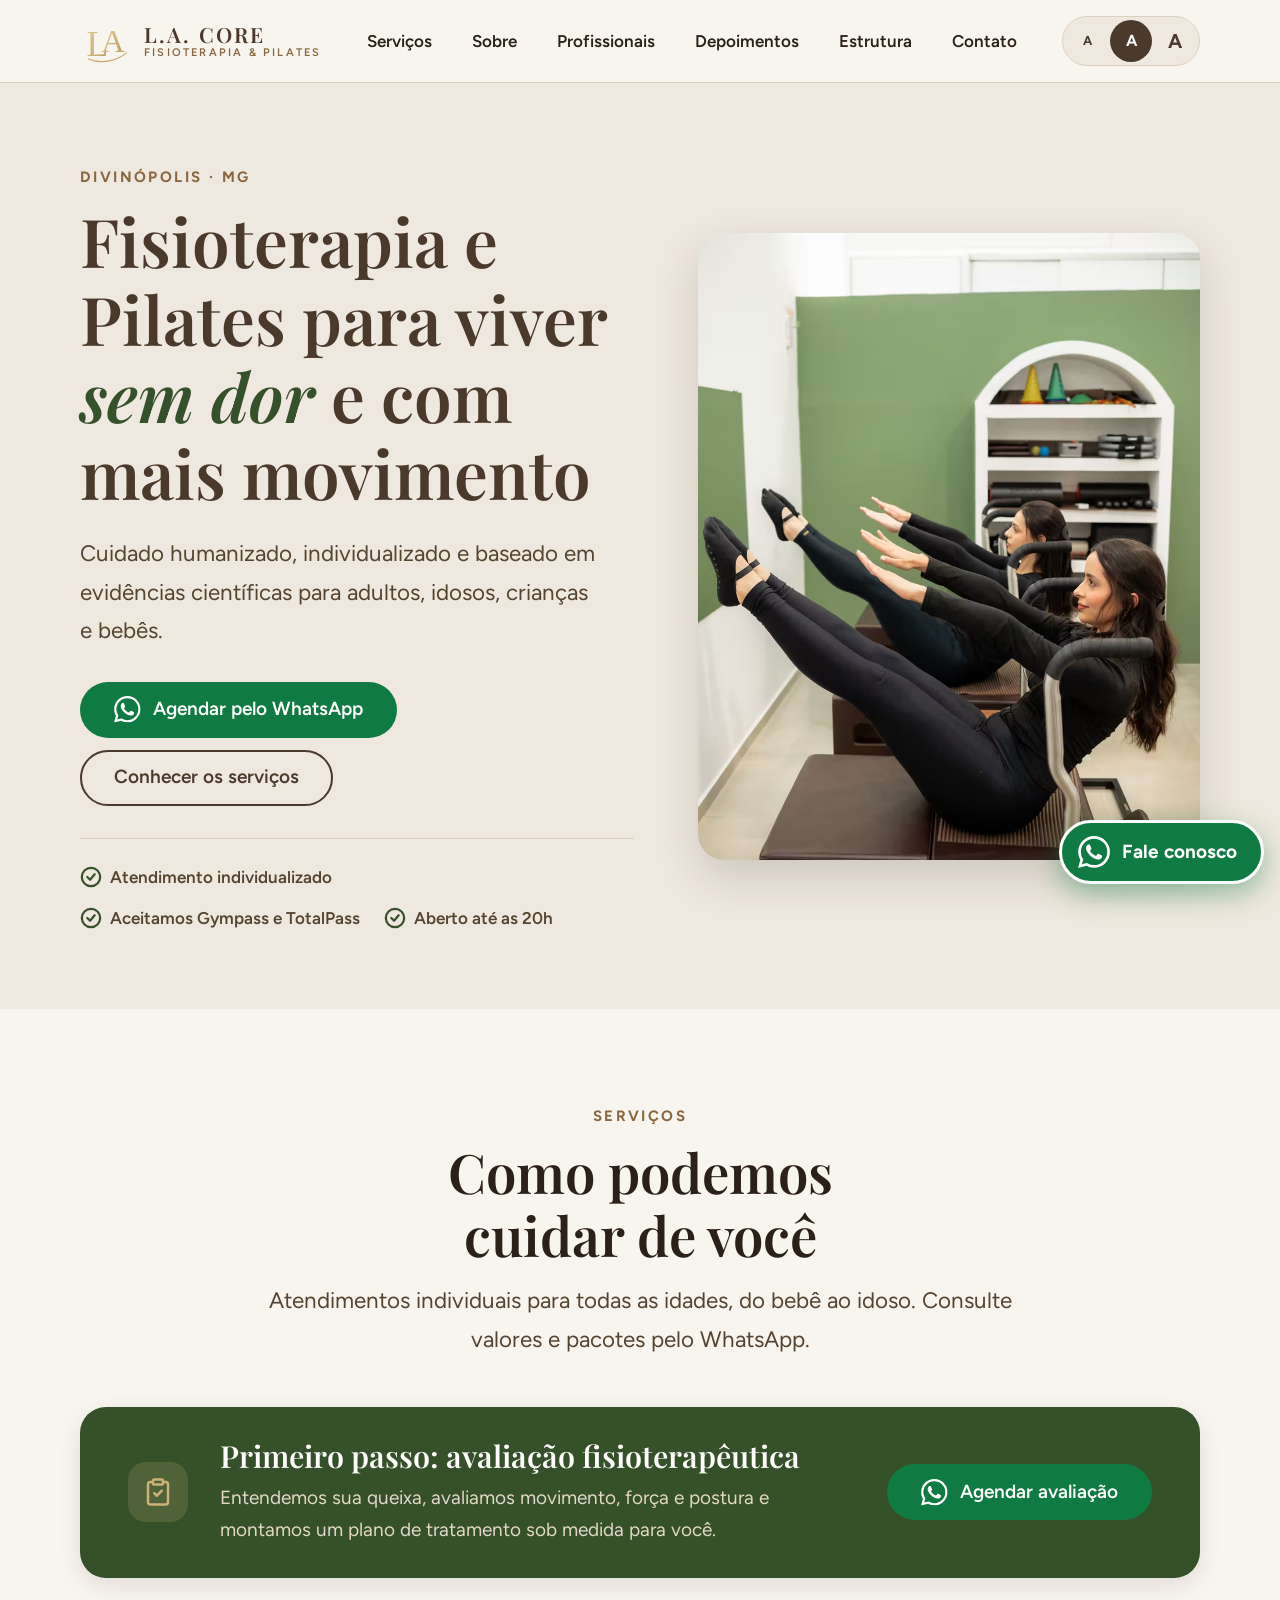
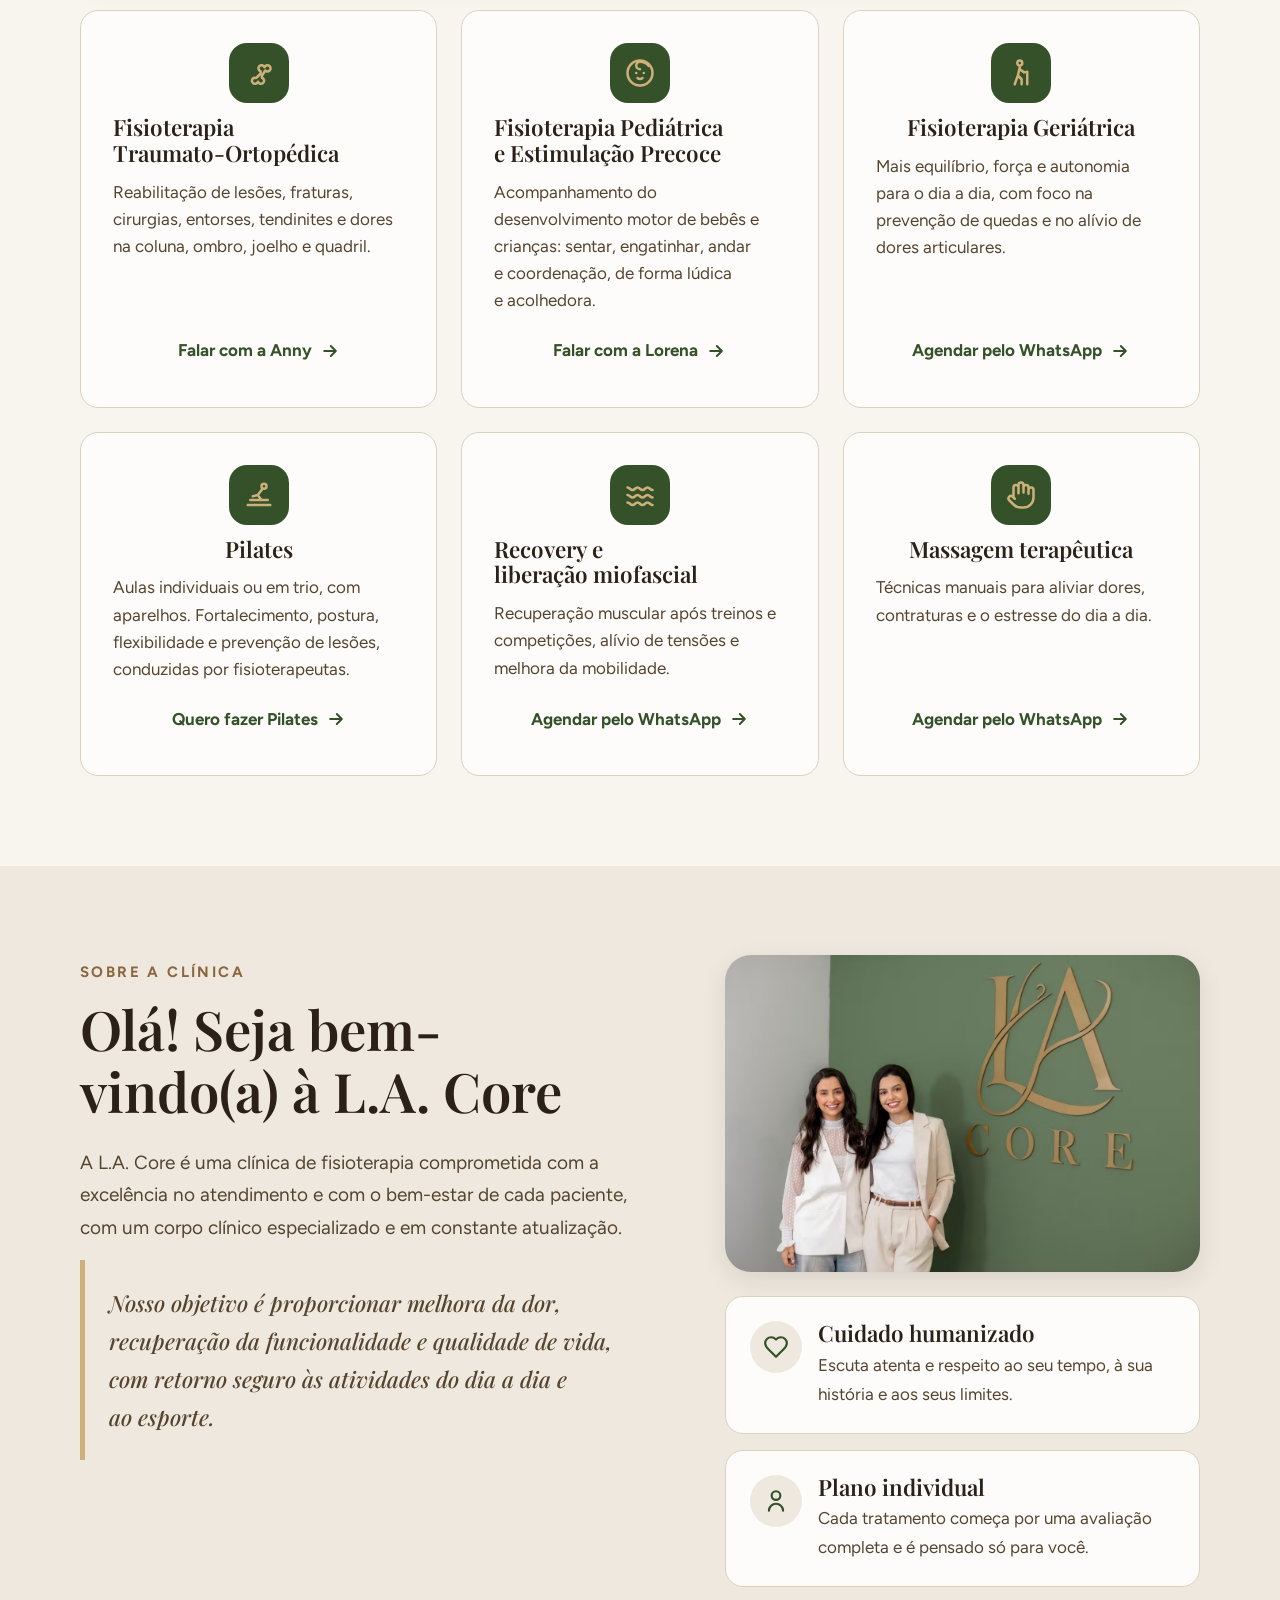
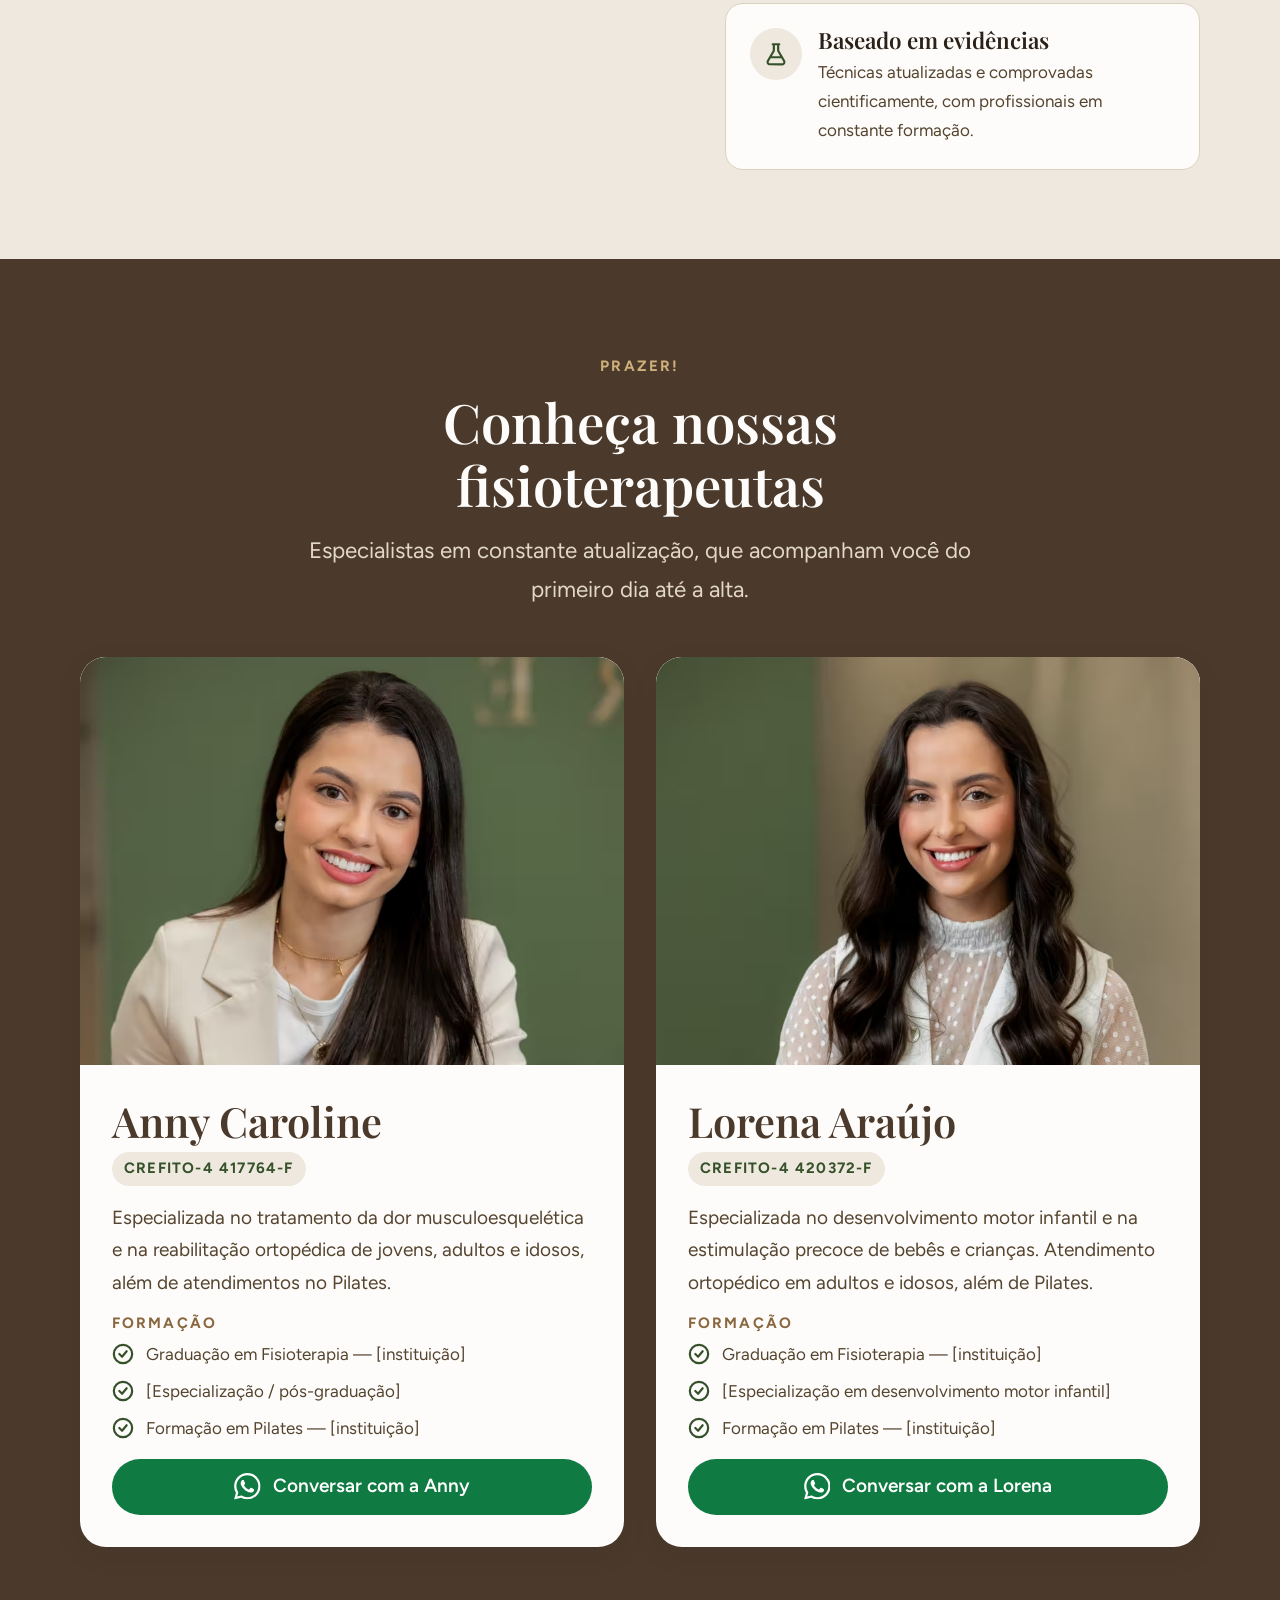
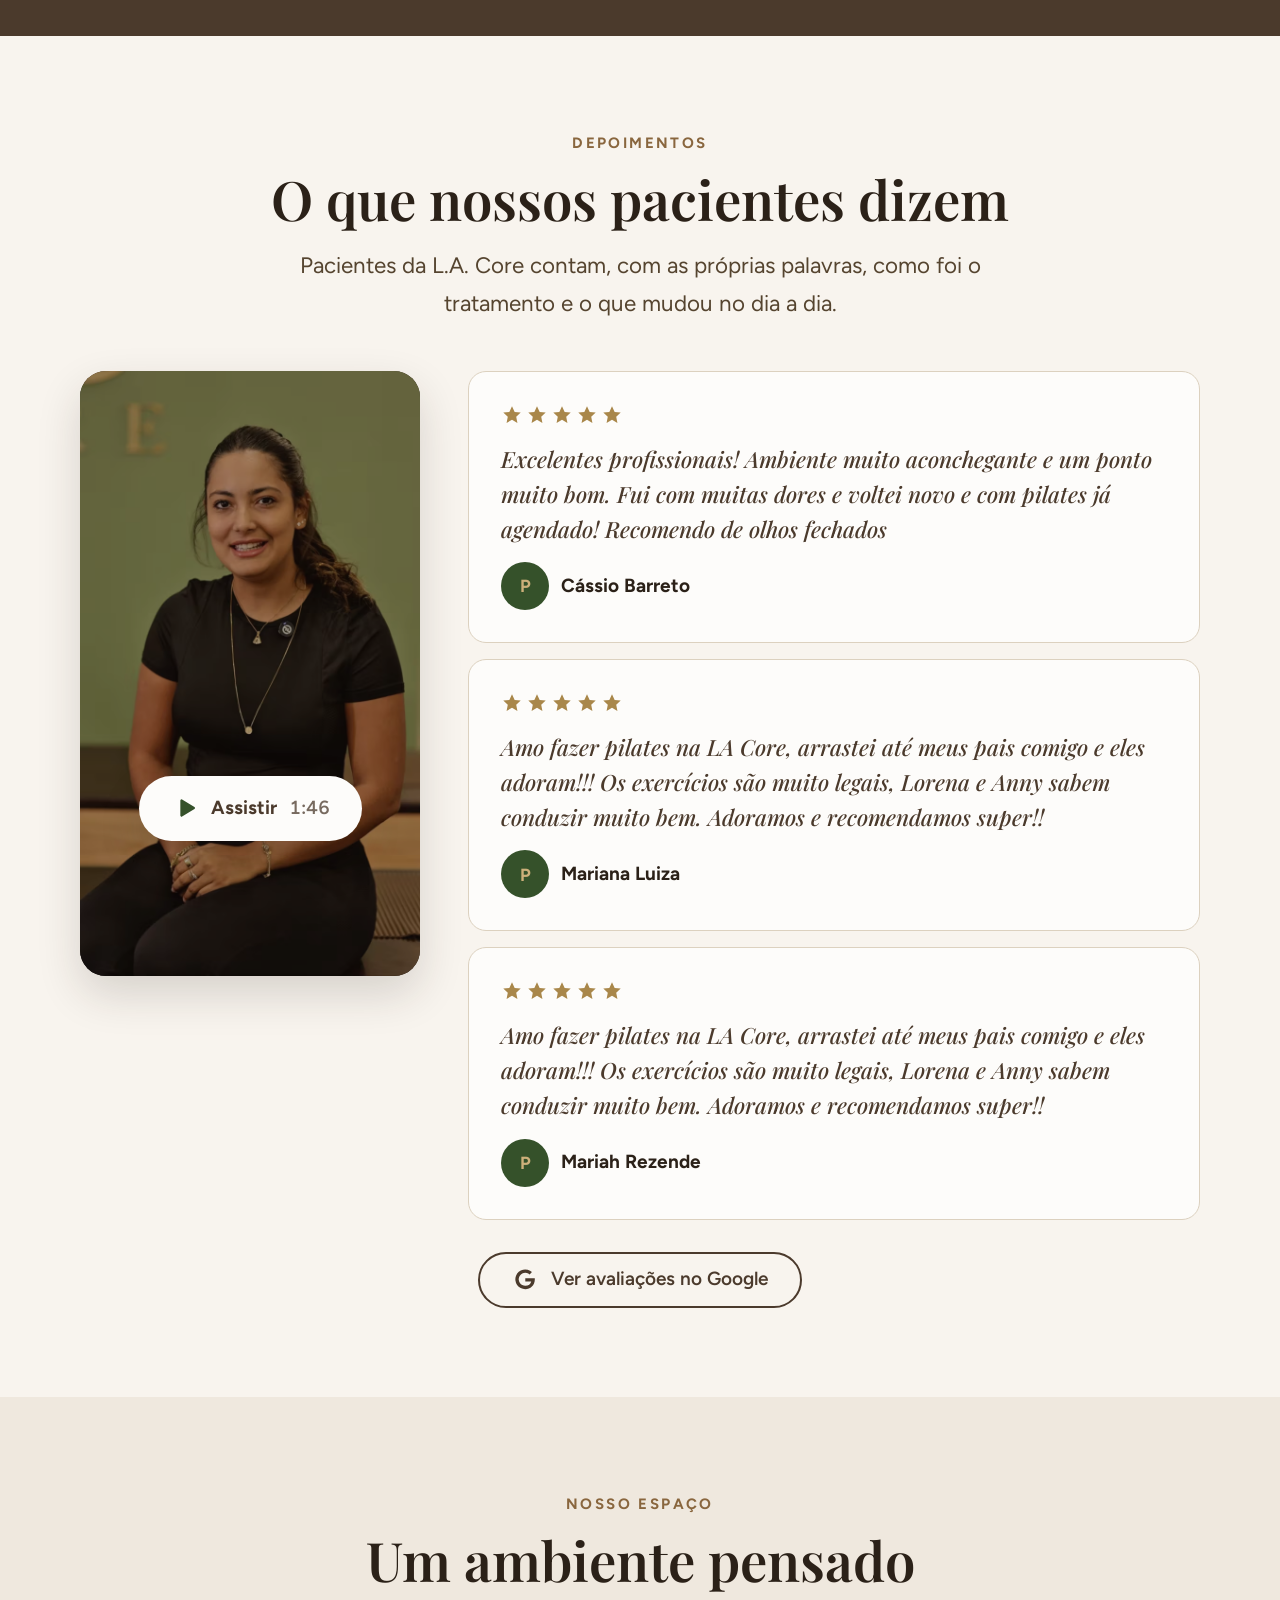
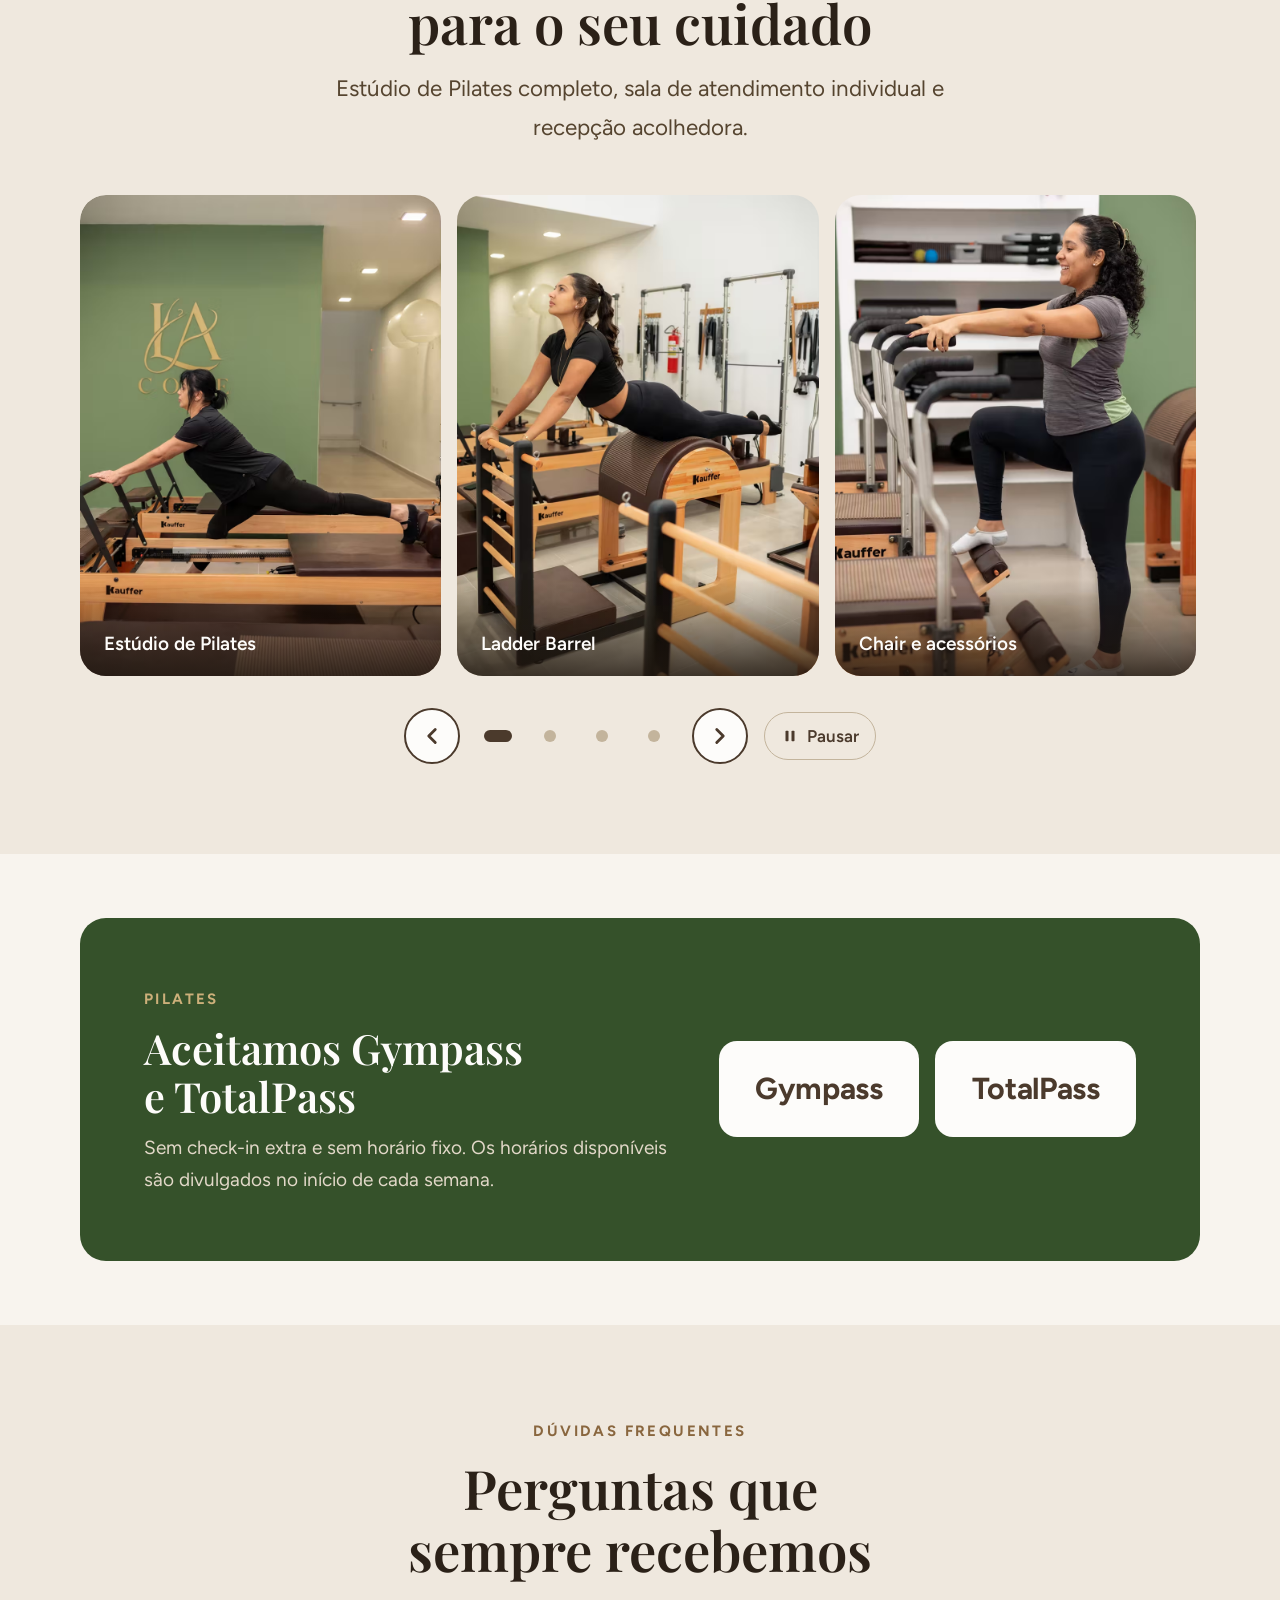
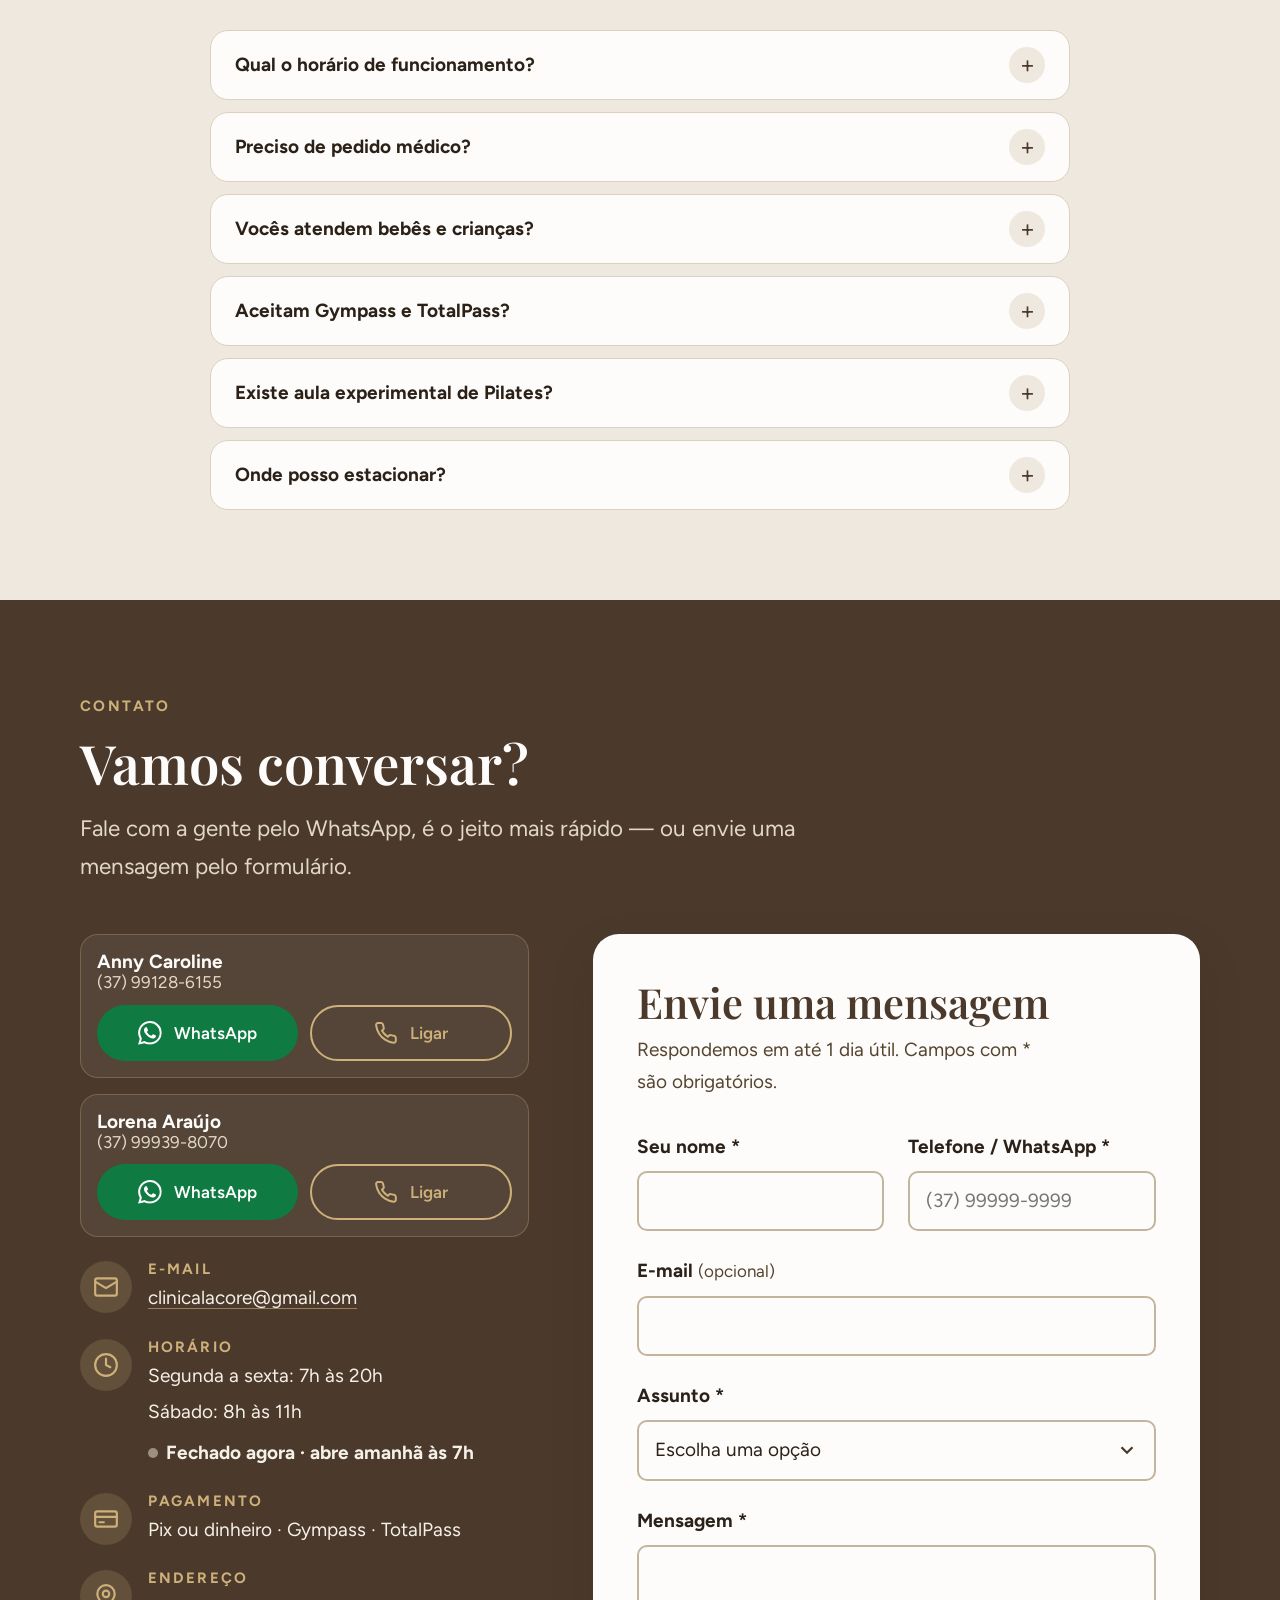
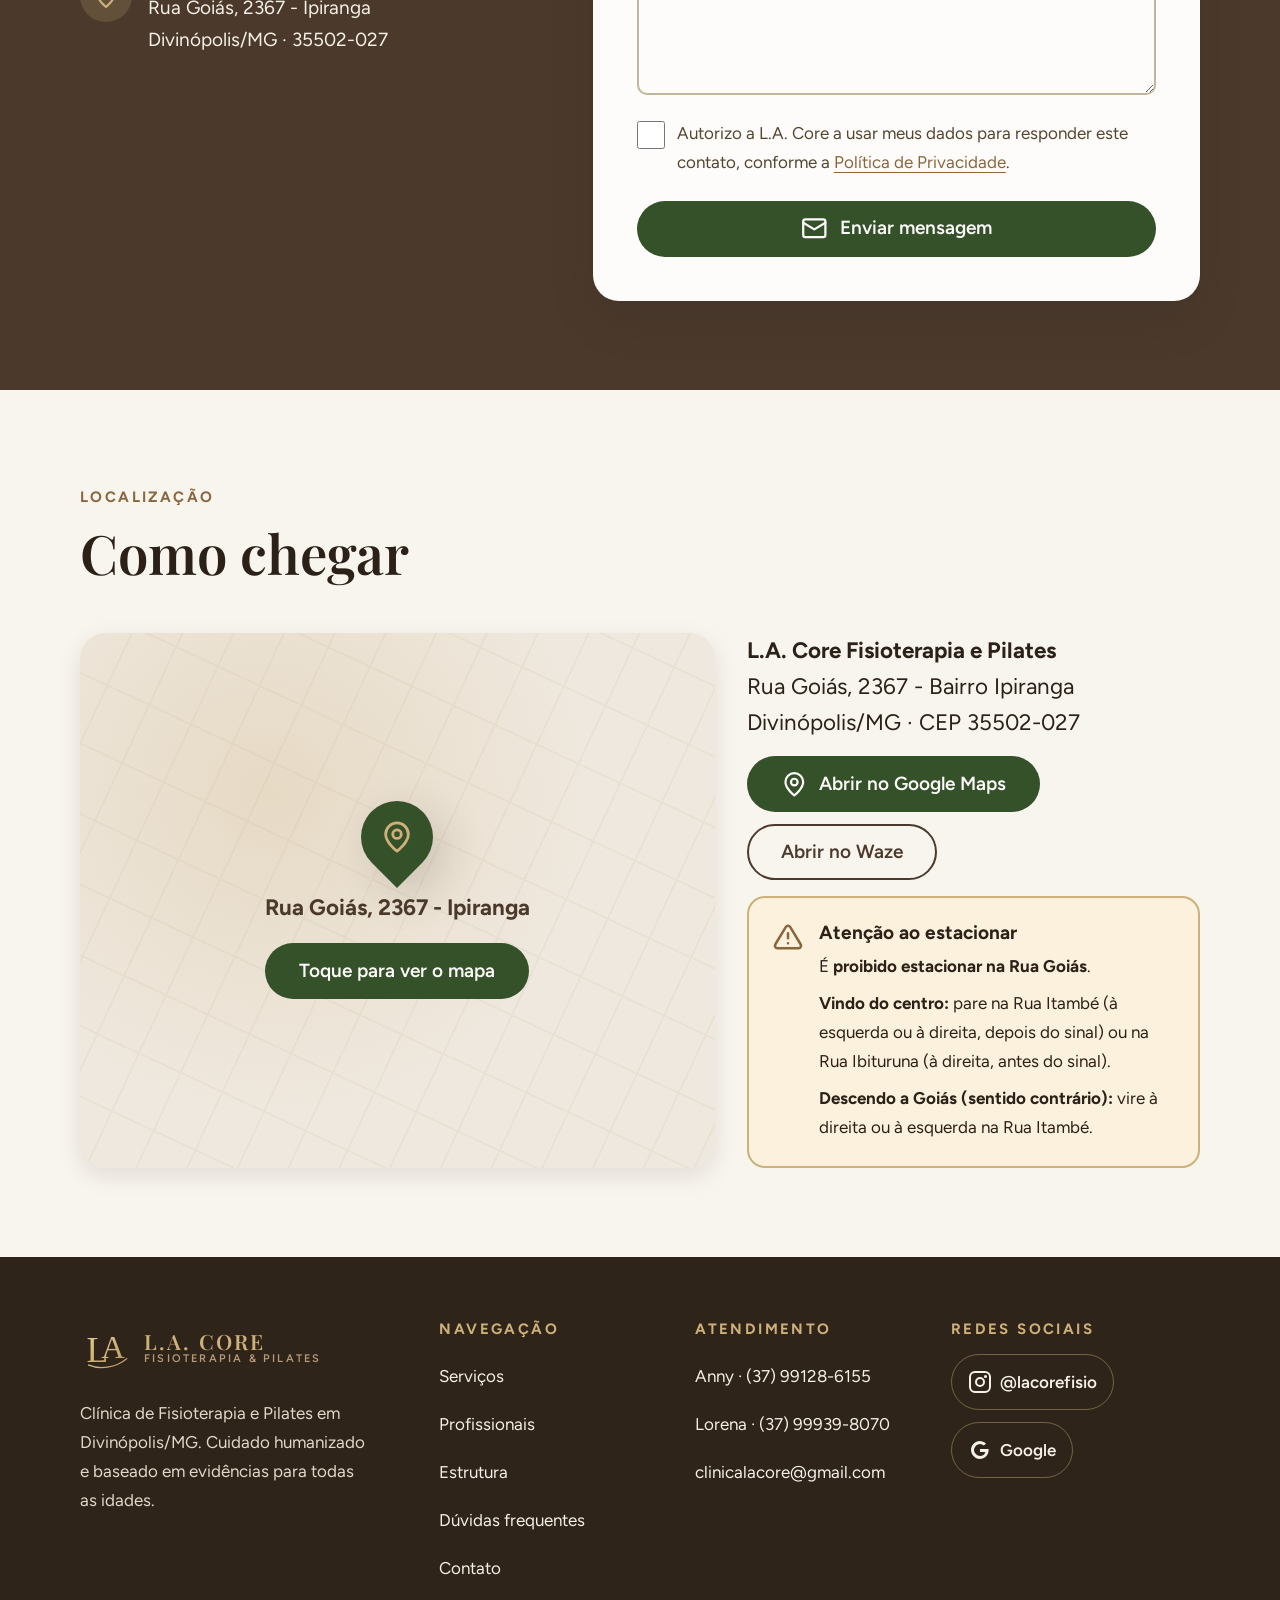
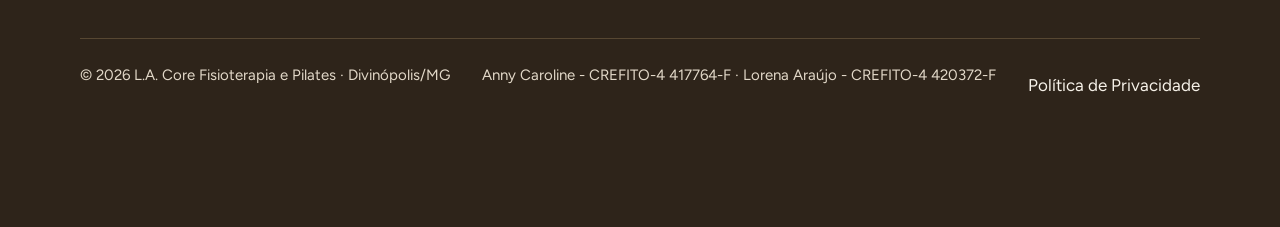
==== commit ed68ef77: "new text" ====
--- a/index.html
+++ b/index.html
@@ -483,30 +483,30 @@
               <div class="depoimento__estrelas" role="img" aria-label="5 de 5 estrelas">
                 <svg aria-hidden="true"><use href="#i-estrela"/></svg><svg aria-hidden="true"><use href="#i-estrela"/></svg><svg aria-hidden="true"><use href="#i-estrela"/></svg><svg aria-hidden="true"><use href="#i-estrela"/></svg><svg aria-hidden="true"><use href="#i-estrela"/></svg>
               </div>
-              <blockquote><p>[Depoimento real do paciente — ex.: sobre o atendimento, o acolhimento e como se sente hoje.]</p></blockquote>
+              <blockquote><p>Excelentes profissionais! Ambiente muito aconchegante e um ponto muito bom. Fui com muitas dores e voltei novo e com pilates já agendado! Recomendo de olhos fechados</p></blockquote>
               <figcaption>
                 <span class="depoimento__avatar" aria-hidden="true">P</span>
-                <span><span class="depoimento__nome">[Nome do paciente]</span><br><span class="depoimento__info">Fisioterapia ortopédica</span></span>
+                <span><span class="depoimento__nome">Cássio Barreto</span></span>
               </figcaption>
             </figure>
             <figure class="depoimento">
               <div class="depoimento__estrelas" role="img" aria-label="5 de 5 estrelas">
                 <svg aria-hidden="true"><use href="#i-estrela"/></svg><svg aria-hidden="true"><use href="#i-estrela"/></svg><svg aria-hidden="true"><use href="#i-estrela"/></svg><svg aria-hidden="true"><use href="#i-estrela"/></svg><svg aria-hidden="true"><use href="#i-estrela"/></svg>
               </div>
-              <blockquote><p>[Depoimento real — ex.: mãe ou pai sobre o acompanhamento do bebê/criança.]</p></blockquote>
+              <blockquote><p>Amo fazer pilates na LA Core, arrastei até meus pais comigo e eles adoram!!! Os exercícios são muito legais, Lorena e Anny sabem conduzir muito bem. Adoramos e recomendamos super!!</p></blockquote>
               <figcaption>
                 <span class="depoimento__avatar" aria-hidden="true">P</span>
-                <span><span class="depoimento__nome">[Nome do responsável]</span><br><span class="depoimento__info">Fisioterapia pediátrica</span></span>
+                <span><span class="depoimento__nome">Mariana Luiza</span></span>
               </figcaption>
             </figure>
             <figure class="depoimento">
               <div class="depoimento__estrelas" role="img" aria-label="5 de 5 estrelas">
                 <svg aria-hidden="true"><use href="#i-estrela"/></svg><svg aria-hidden="true"><use href="#i-estrela"/></svg><svg aria-hidden="true"><use href="#i-estrela"/></svg><svg aria-hidden="true"><use href="#i-estrela"/></svg><svg aria-hidden="true"><use href="#i-estrela"/></svg>
               </div>
-              <blockquote><p>[Depoimento real — ex.: aluno(a) de Pilates sobre a rotina de aulas.]</p></blockquote>
+              <blockquote><p>Amo fazer pilates na LA Core, arrastei até meus pais comigo e eles adoram!!! Os exercícios são muito legais, Lorena e Anny sabem conduzir muito bem. Adoramos e recomendamos super!!</p></blockquote>
               <figcaption>
                 <span class="depoimento__avatar" aria-hidden="true">P</span>
-                <span><span class="depoimento__nome">[Nome do aluno]</span><br><span class="depoimento__info">Pilates</span></span>
+                <span><span class="depoimento__nome">Mariah Rezende</span></span>
               </figcaption>
             </figure>
           </div>
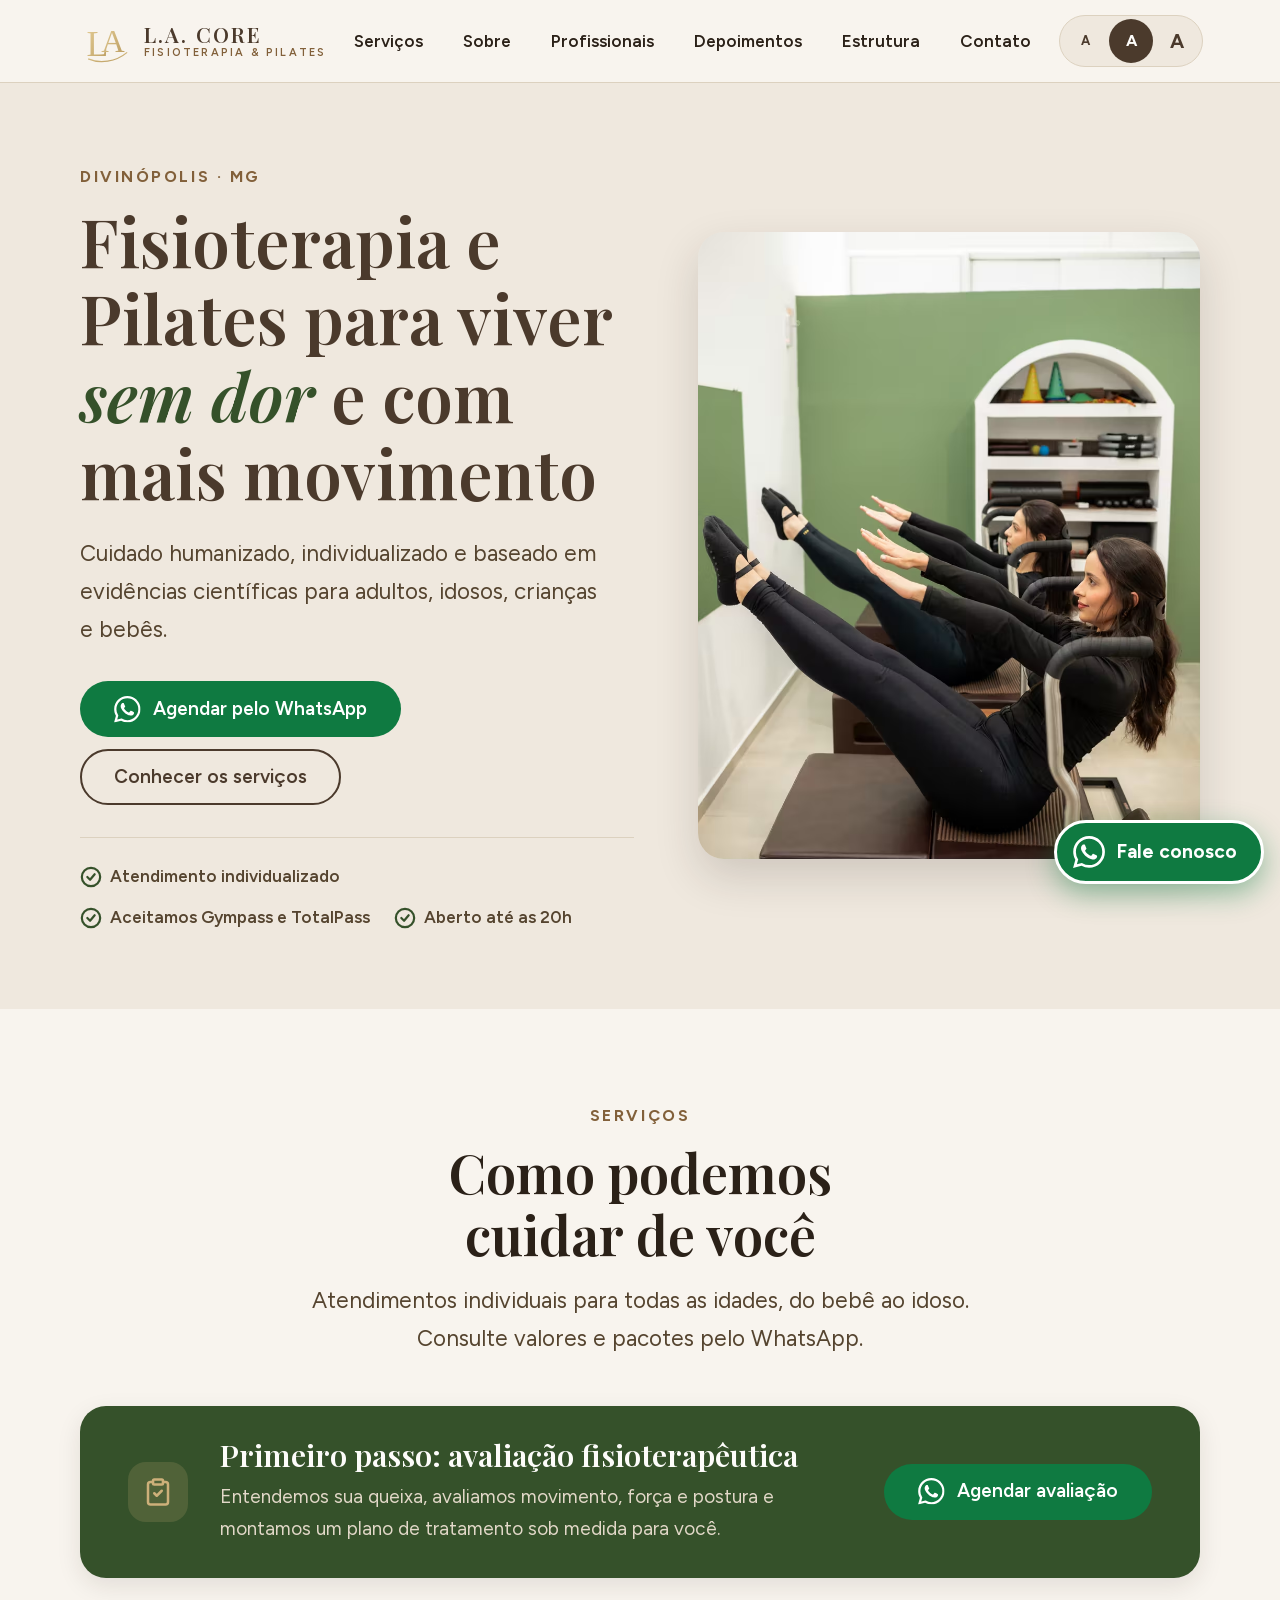
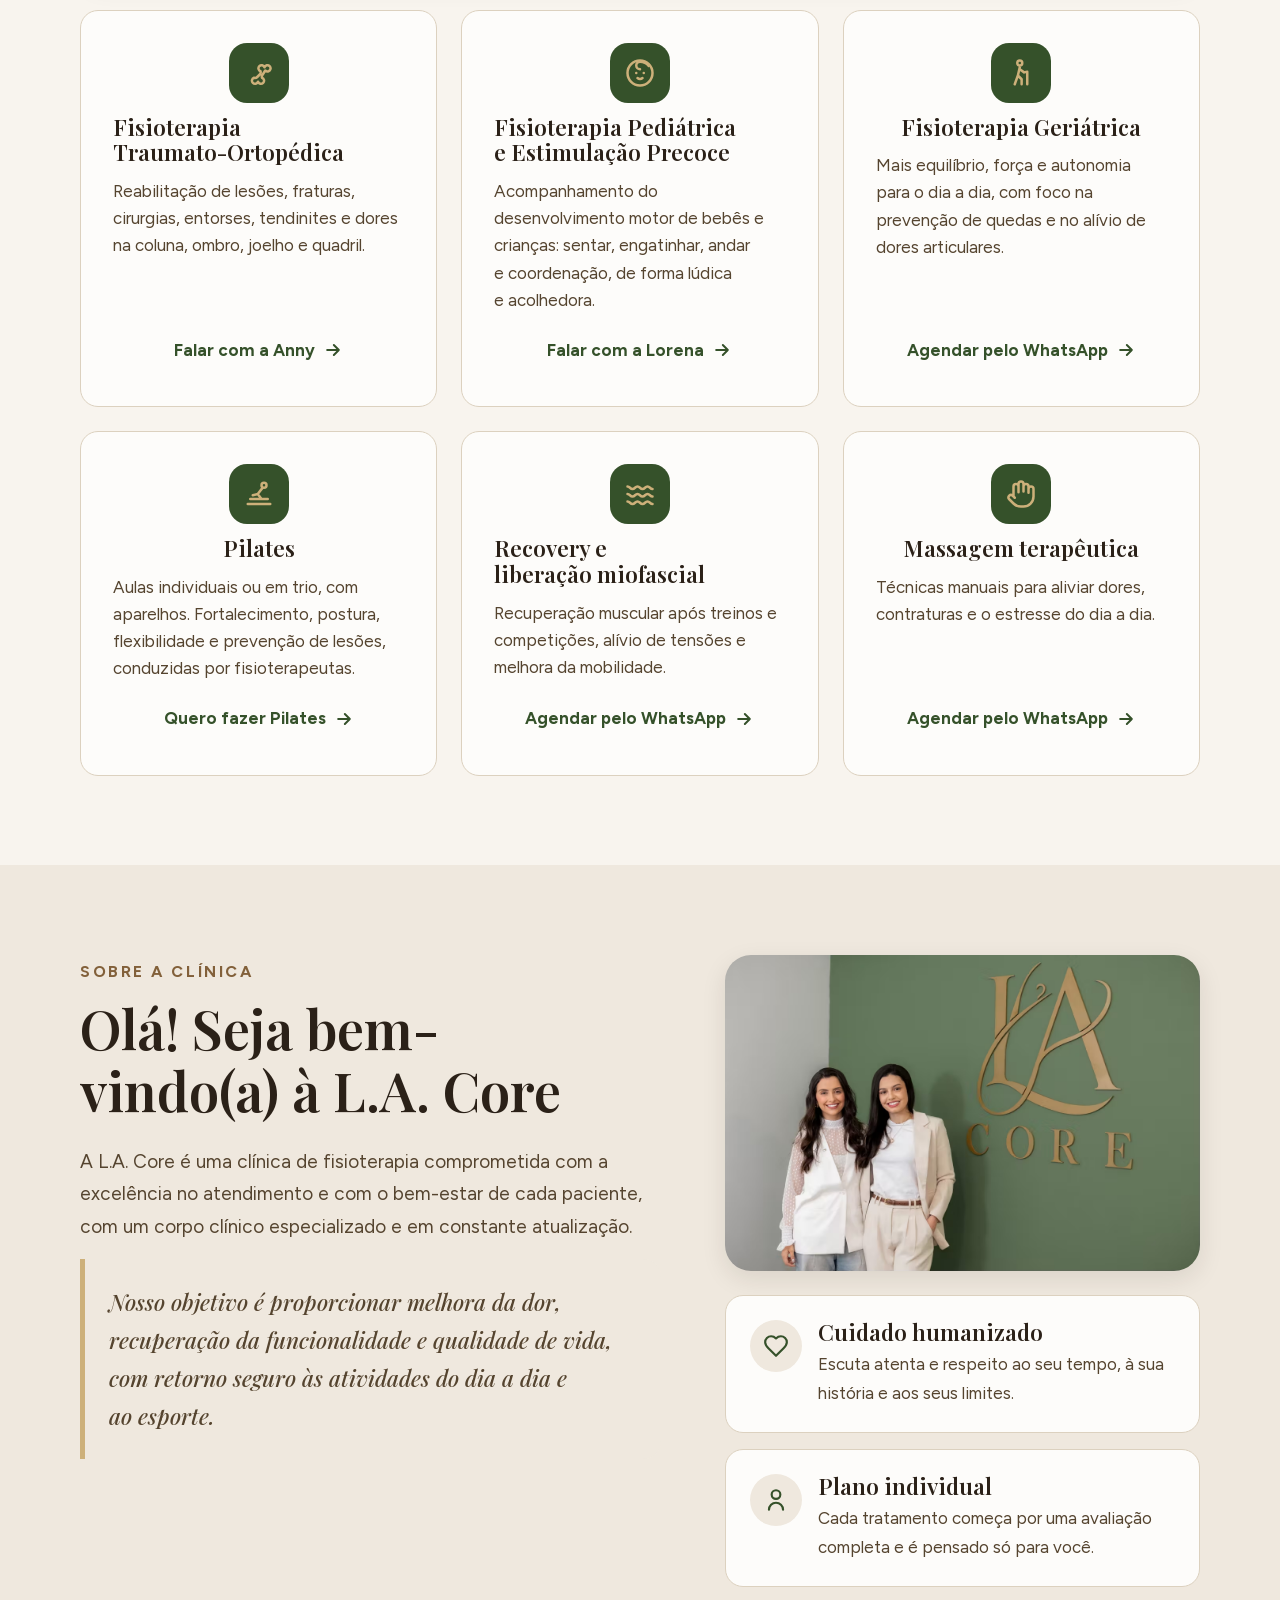
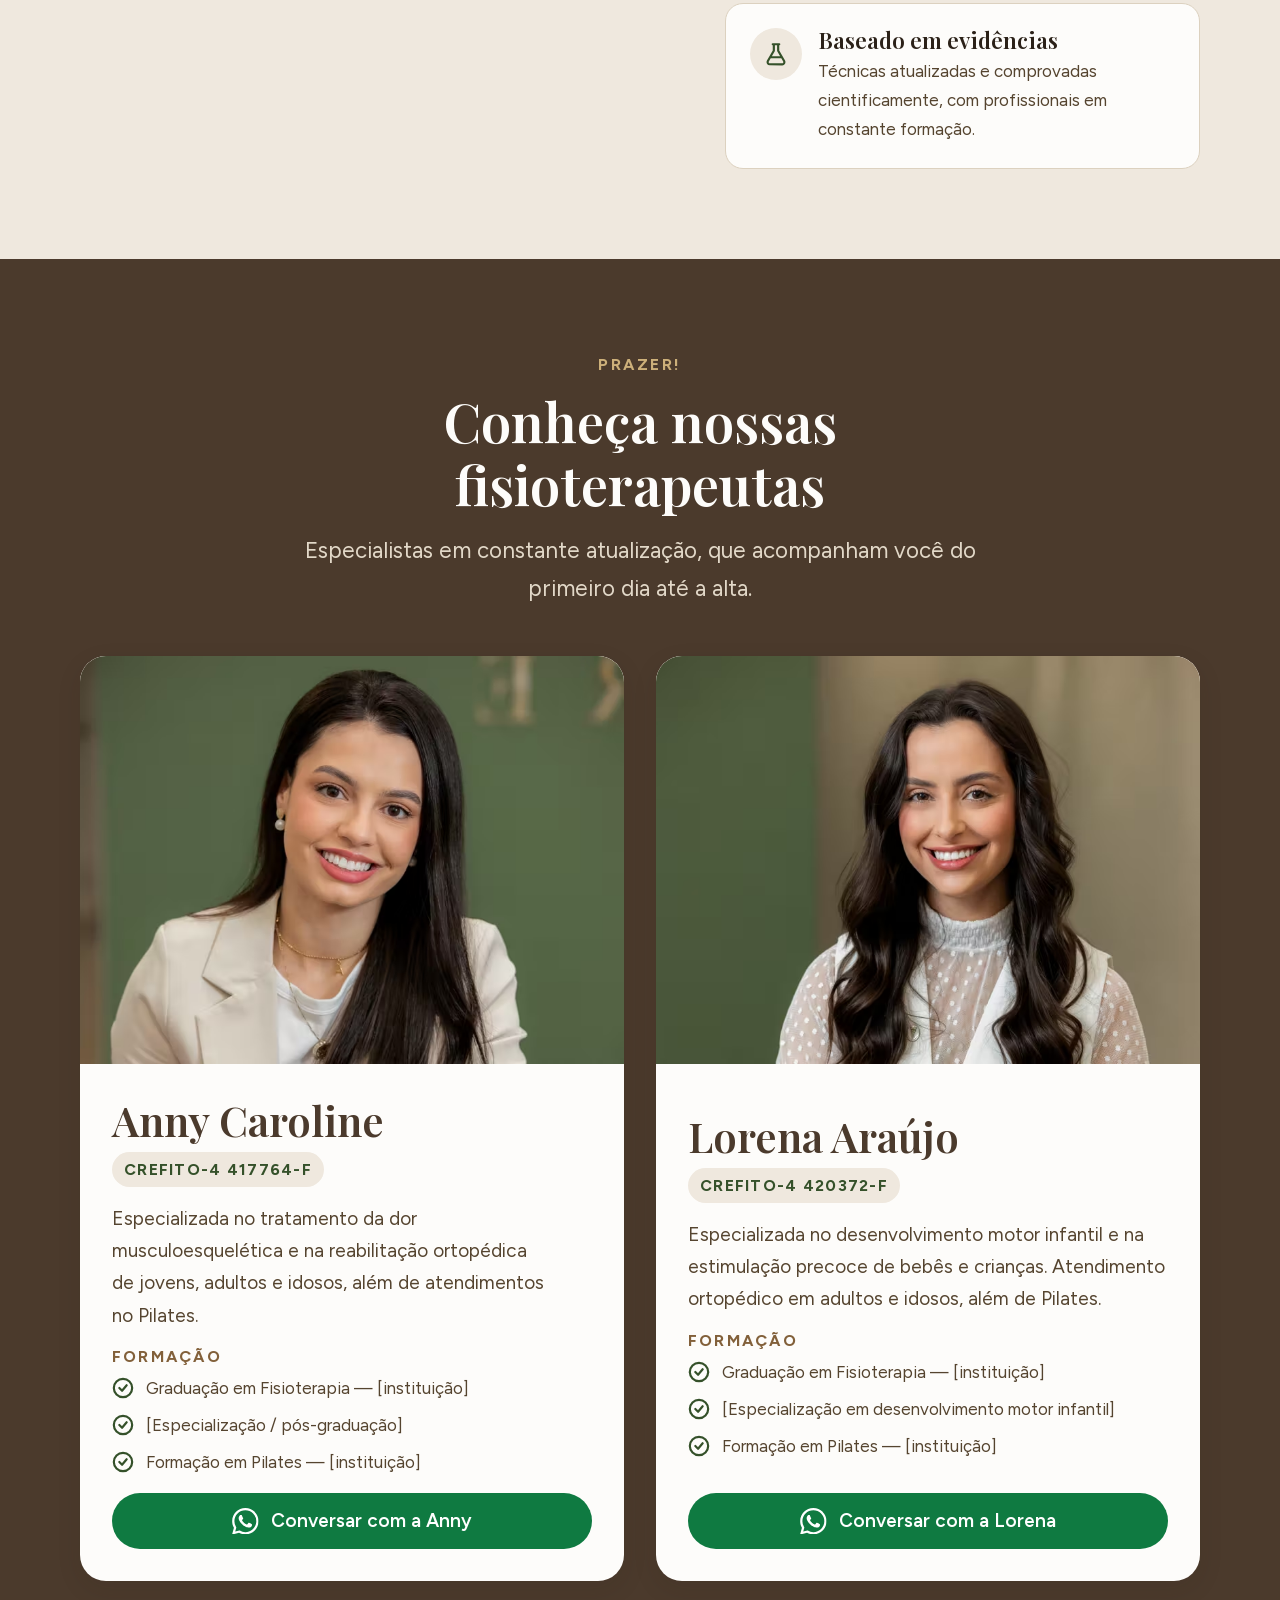
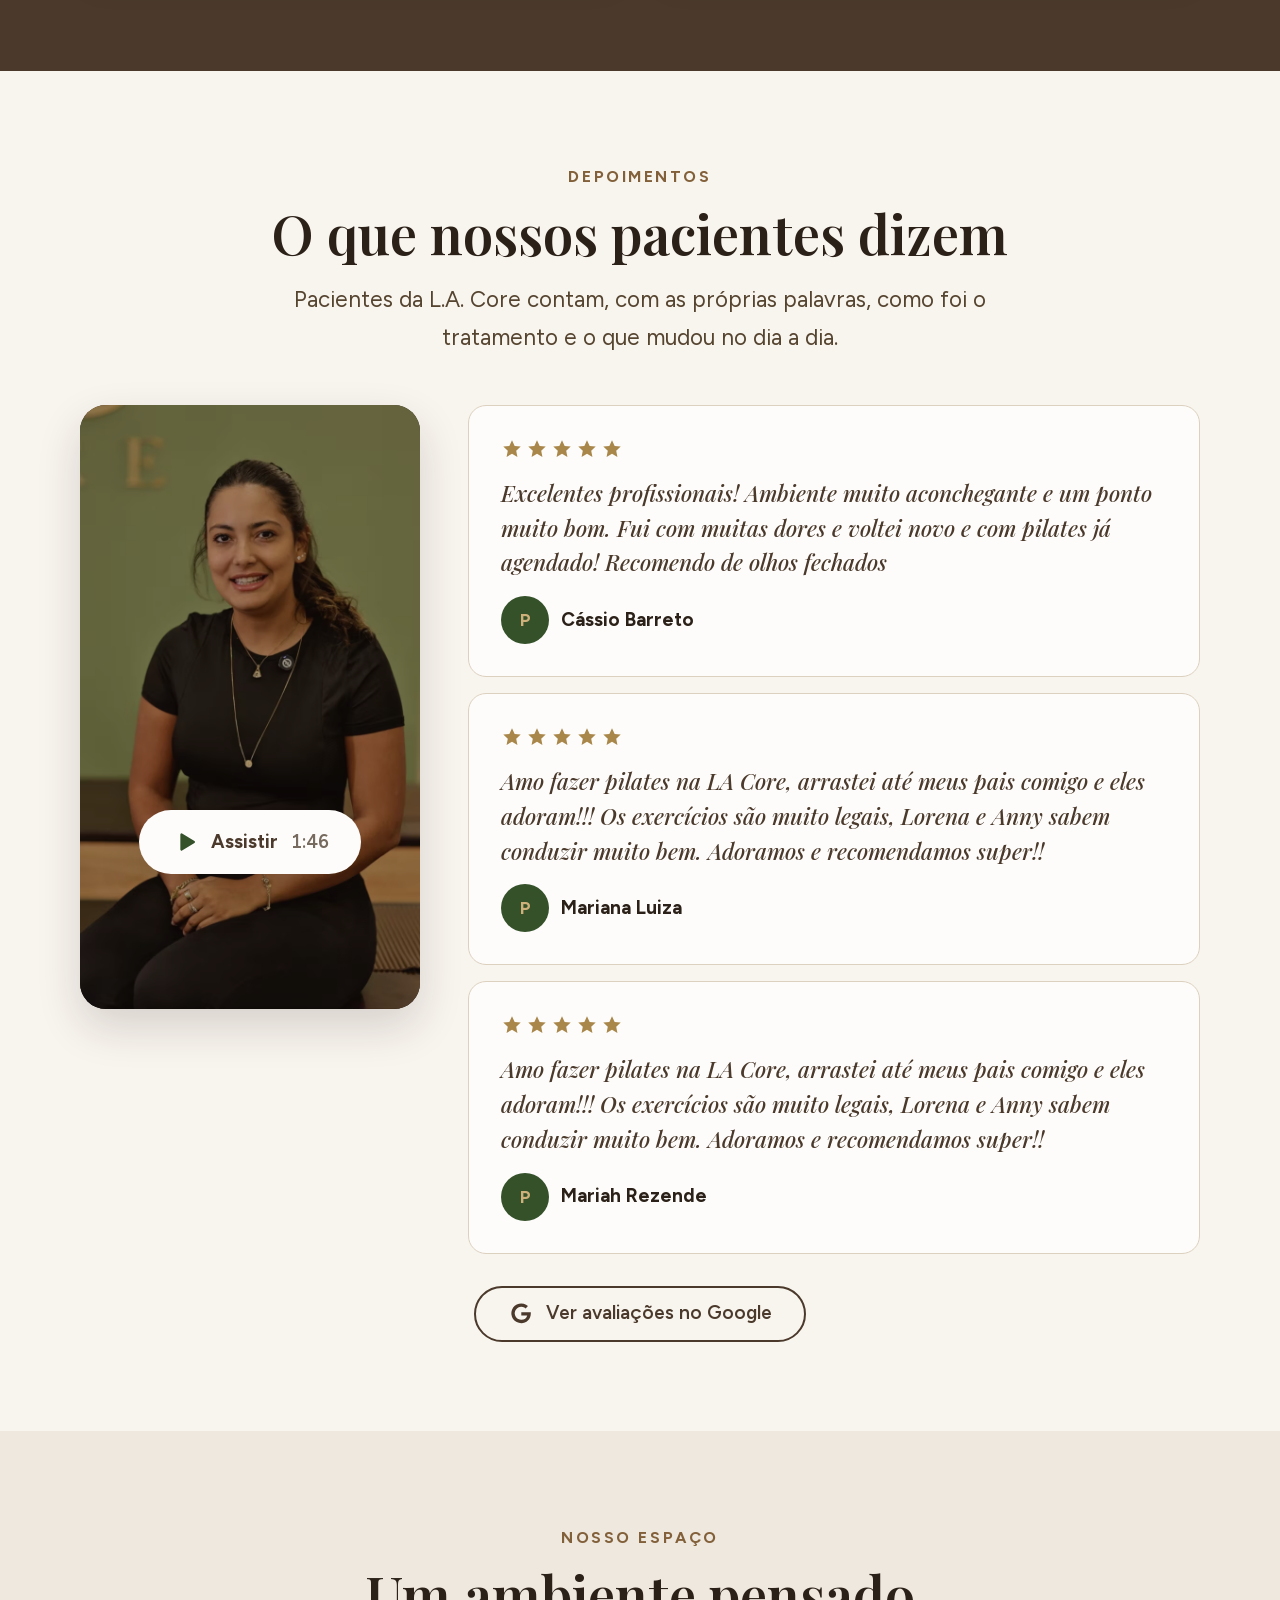
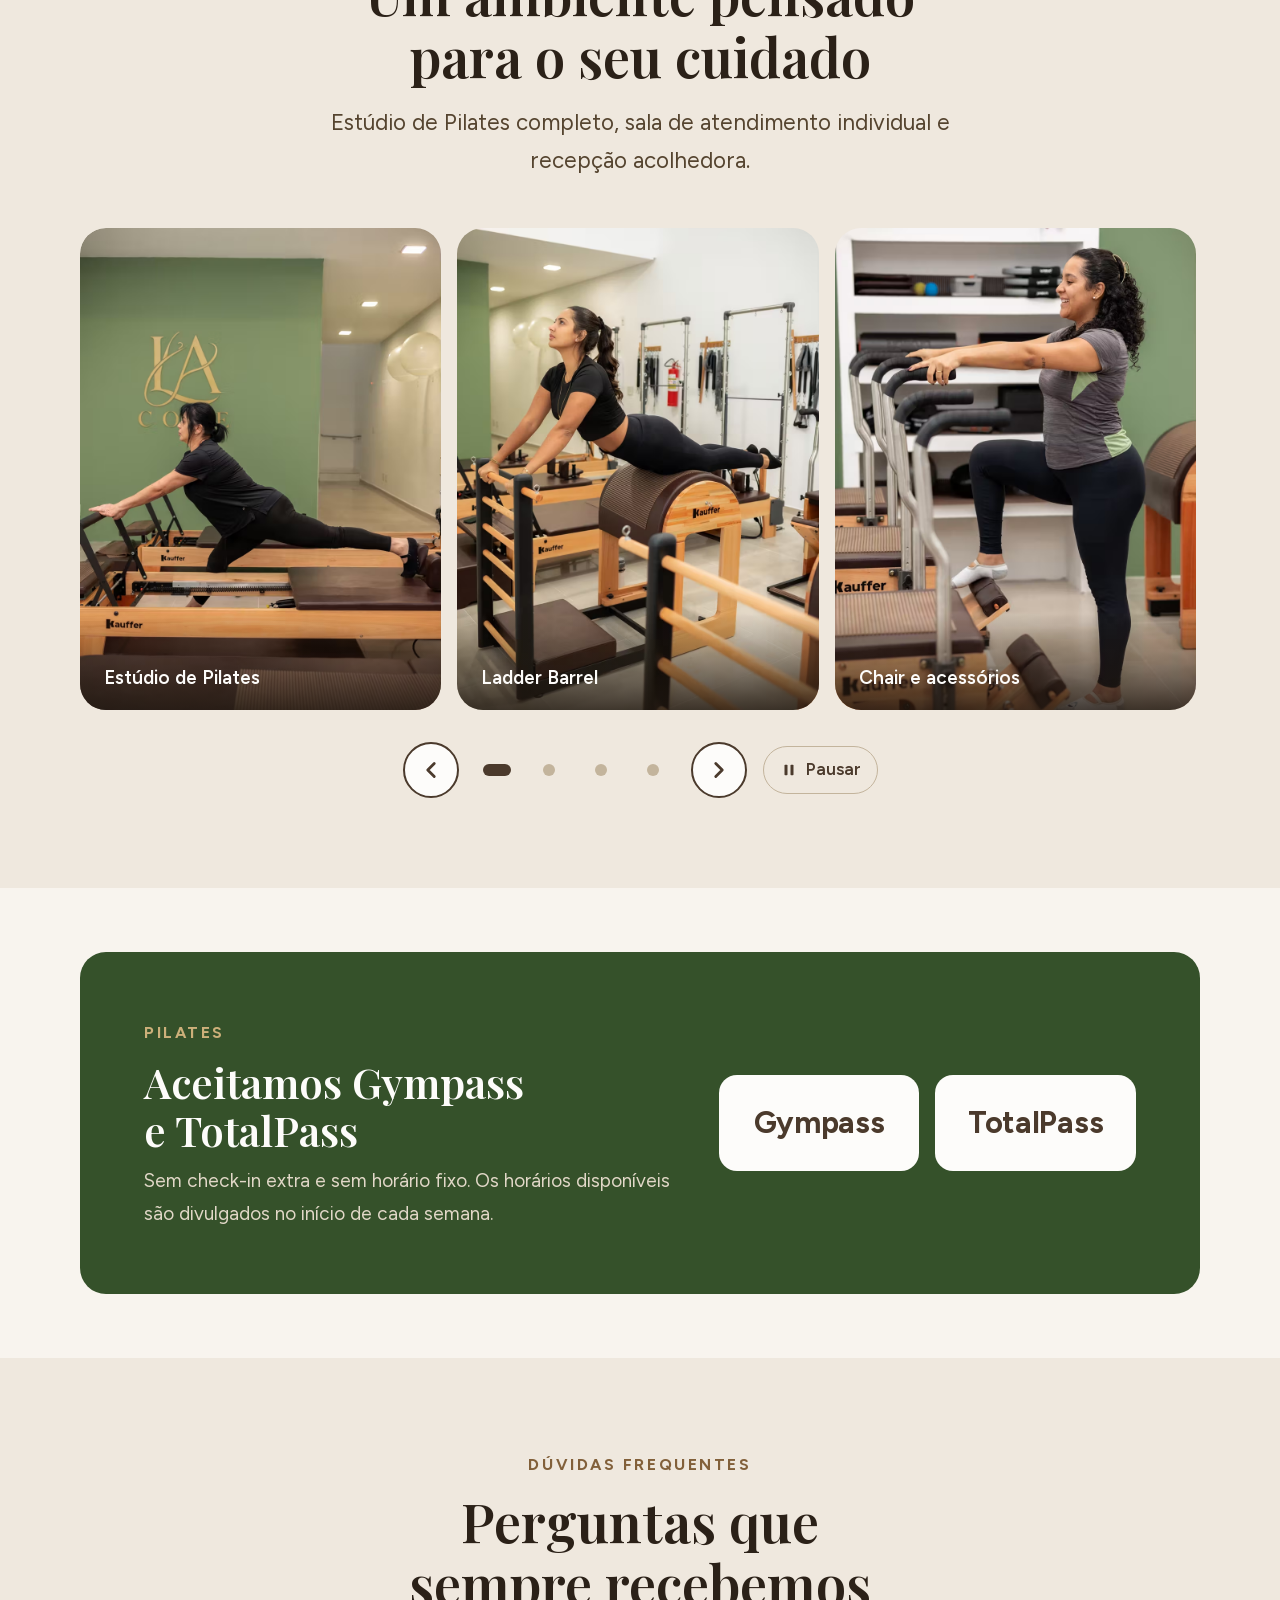
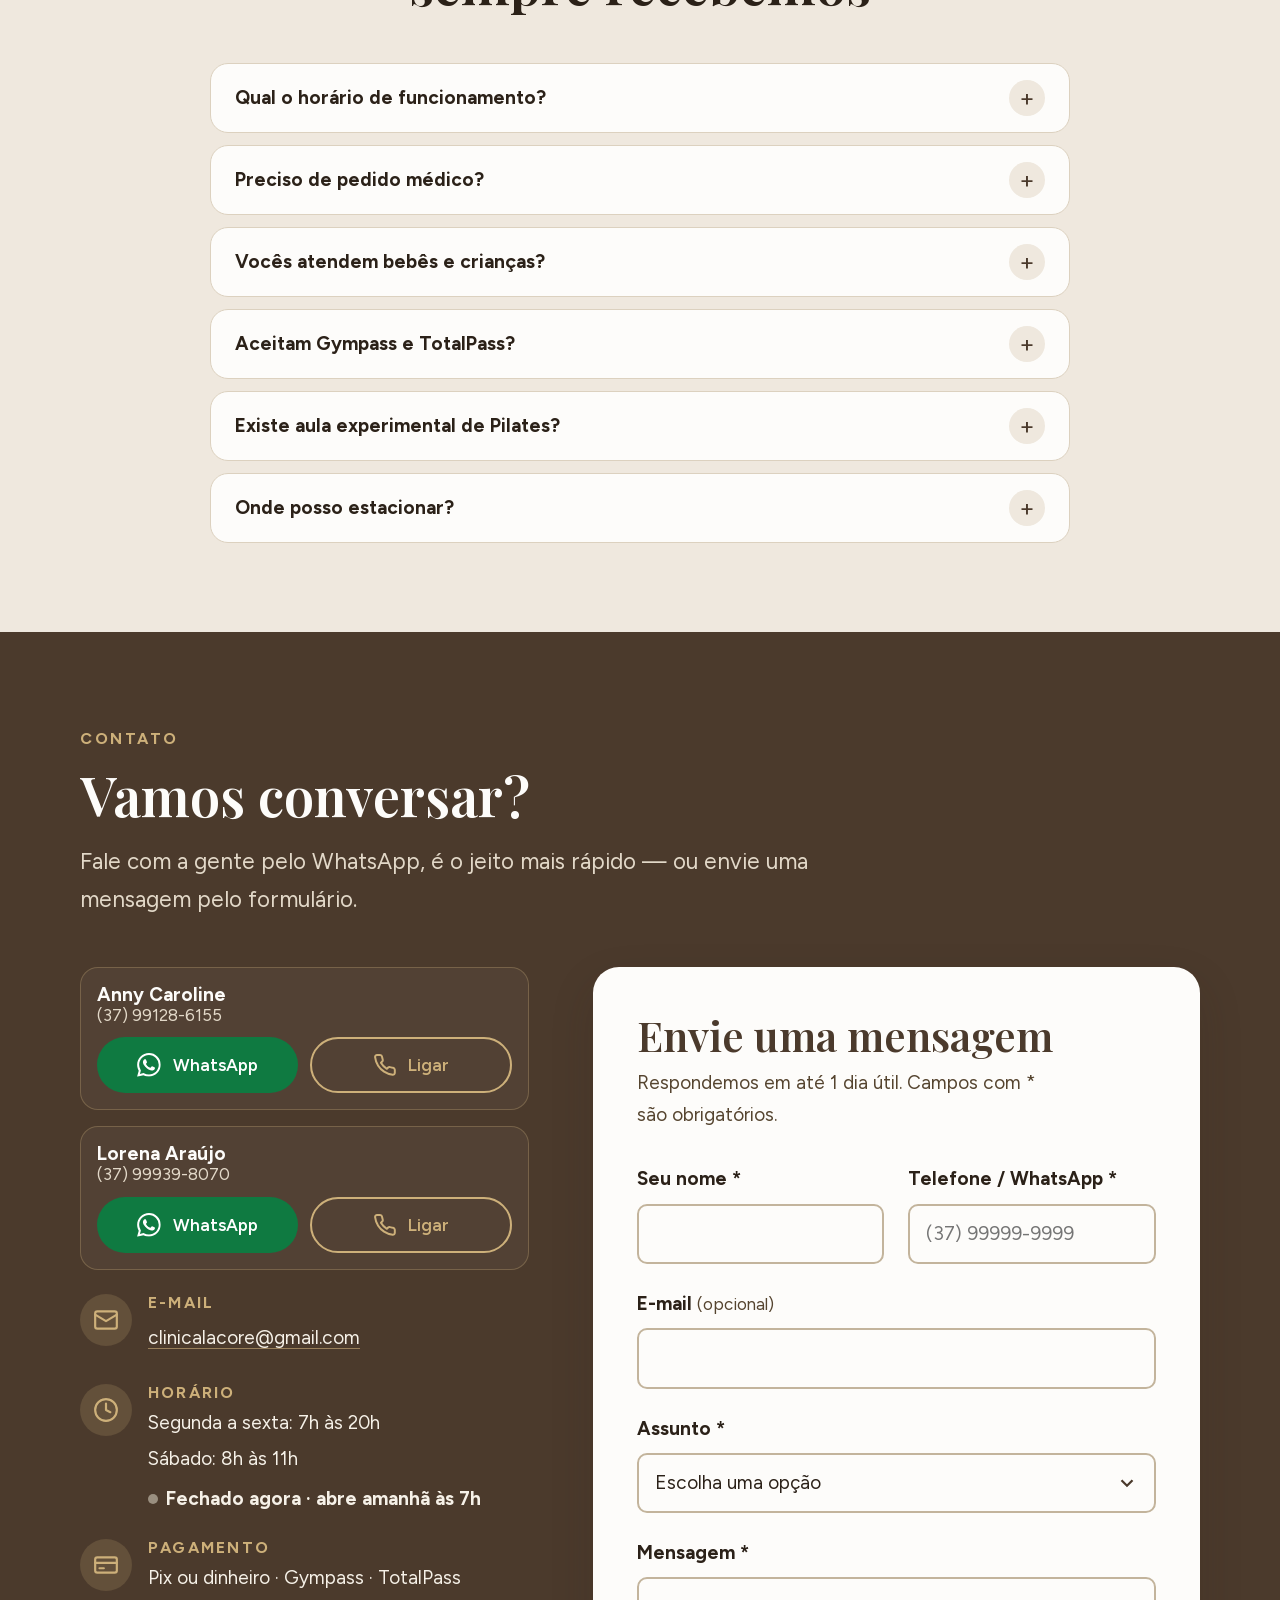
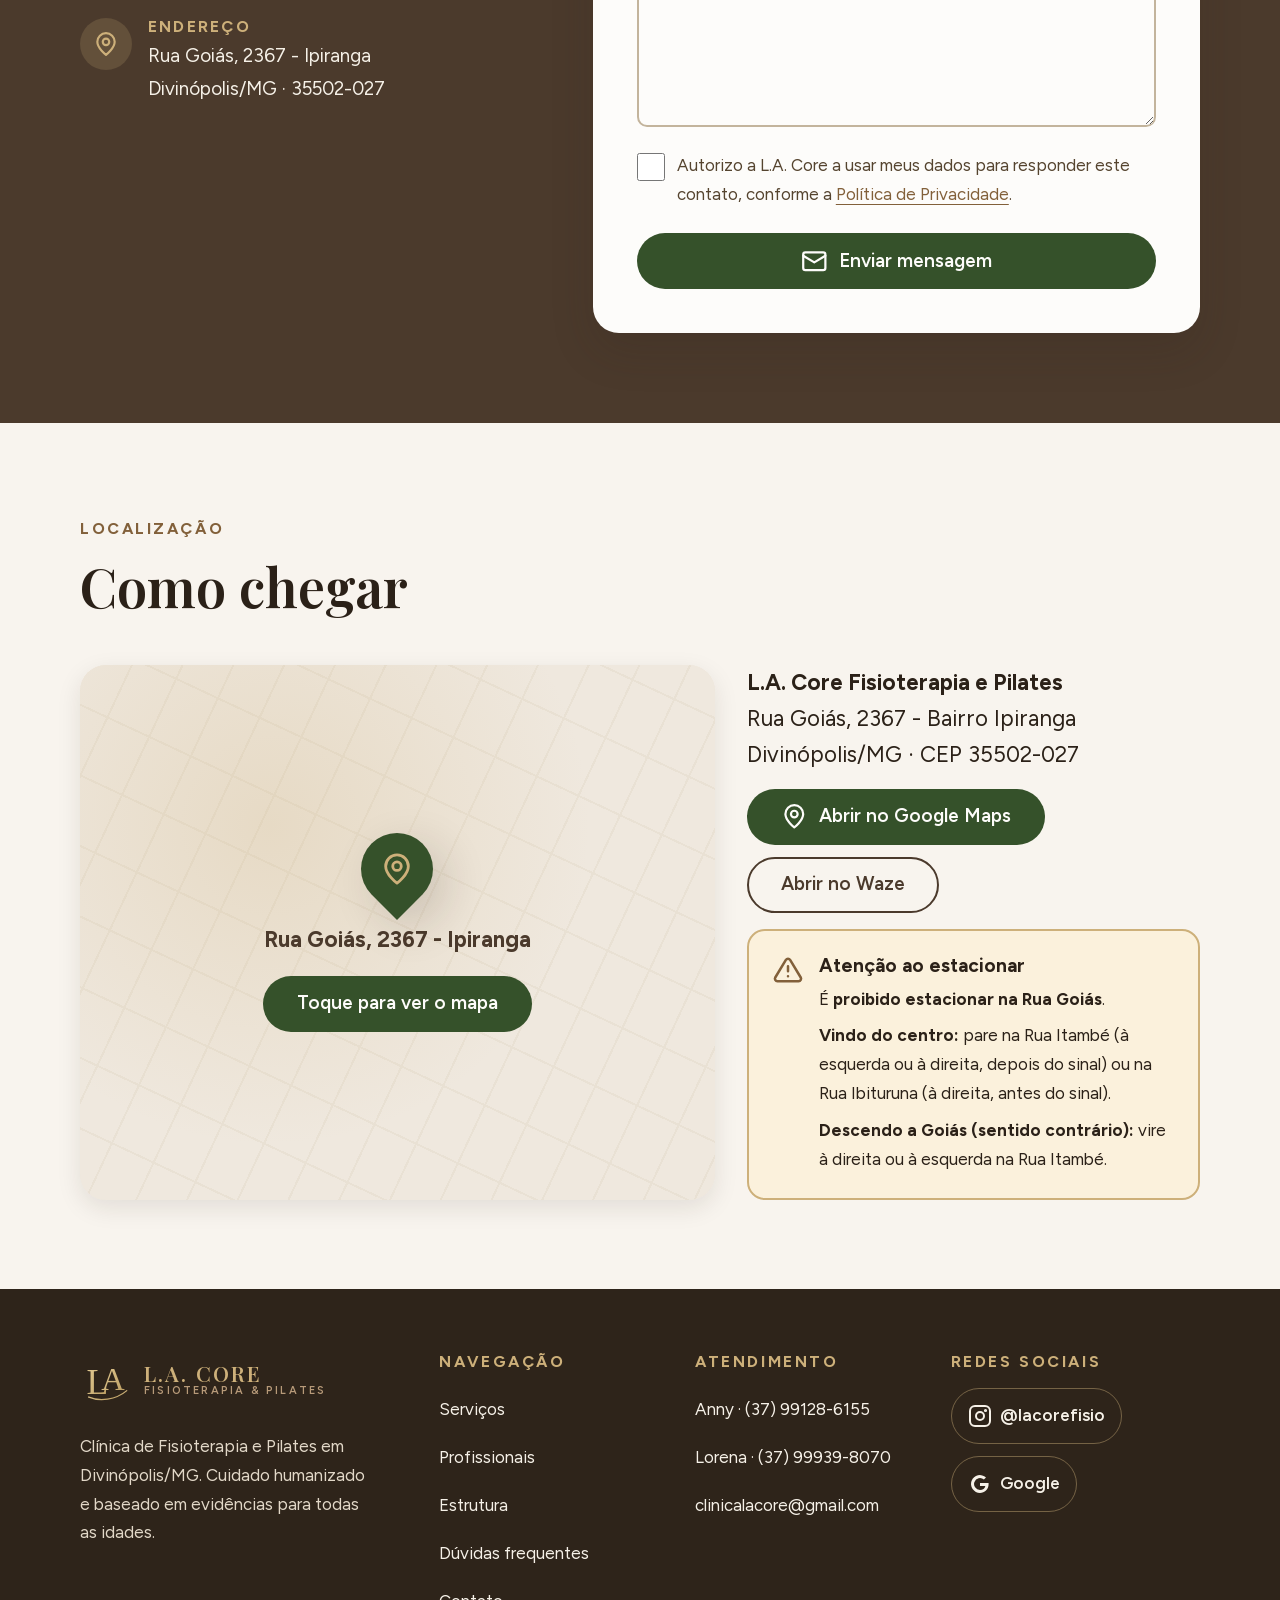
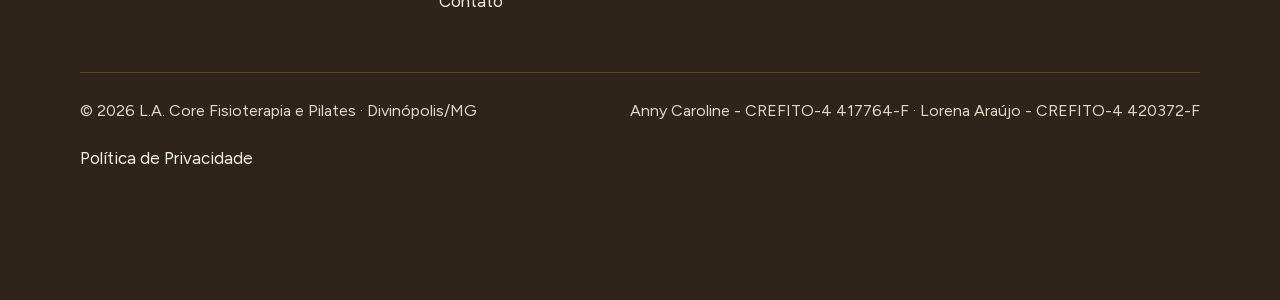
==== commit fd0d6beb: "desing" ====
--- a/index.html
+++ b/index.html
@@ -4,7 +4,7 @@
   <meta charset="utf-8">
   <meta name="viewport" content="width=device-width, initial-scale=1, viewport-fit=cover">
   <title>Fisioterapia e Pilates em Divinópolis MG | L.A. Core</title>
-  <meta name="description" content="Clínica de Fisioterapia e Pilates em Divinópolis/MG, no bairro Ipiranga. Tratamento da dor, reabilitação ortopédica, fisioterapia infantil, geriátrica, recovery e Pilates. Agende pelo WhatsApp.">
+  <meta name="description" content="Clínica de Fisioterapia e Pilates em Divinópolis/MG, bairro Ipiranga. Tratamento da dor, reabilitação, fisioterapia infantil e geriátrica. Agende no WhatsApp.">
   <link rel="canonical" href="https://lacorefisio.com.br/">
   <meta name="robots" content="index, follow, max-image-preview:large">
   <meta name="theme-color" content="#4B3A2C">
@@ -21,36 +21,27 @@
   <meta property="og:image" content="https://lacorefisio.com.br/assets/img/og-lacore.jpg">
   <meta property="og:image:width" content="1200">
   <meta property="og:image:height" content="630">
+  <meta property="og:image:type" content="image/jpeg">
+  <meta property="og:image:alt" content="As fisioterapeutas Anny Caroline e Lorena Araújo ao lado do logo da L.A. Core">
   <meta name="twitter:card" content="summary_large_image">
 
   <link rel="icon" href="/favicon.svg" type="image/svg+xml">
   <link rel="apple-touch-icon" href="/assets/img/apple-touch-icon.png">
   <link rel="manifest" href="/site.webmanifest">
 
-  <link rel="preconnect" href="https://fonts.googleapis.com">
-  <link rel="preconnect" href="https://fonts.gstatic.com" crossorigin>
-  <link rel="stylesheet" href="https://fonts.googleapis.com/css2?family=Figtree:wght@400;600;700&family=Playfair+Display:ital,wght@0,600;1,500;1,600&display=swap">
+  <link rel="preload" href="/assets/fonts/figtree-latin.woff2" as="font" type="font/woff2" crossorigin>
+  <link rel="preload" href="/assets/fonts/playfair-display-latin.woff2" as="font" type="font/woff2" crossorigin>
+  <script src="/assets/js/escala.js"></script>
 
   <link rel="stylesheet" href="/assets/css/tokens.css">
   <link rel="stylesheet" href="/assets/css/style.css">
-
-  <script>
-    /* Aplica o tamanho de fonte salvo antes da pintura, evitando "salto" de layout */
-    (function () {
-      document.documentElement.classList.remove('no-js');
-      try {
-        var e = localStorage.getItem('lacore-escala');
-        if (e) document.documentElement.style.setProperty('--escala-fonte', e);
-      } catch (_) {}
-    })();
-  </script>
 
   <script type="application/ld+json">
   {
     "@context": "https://schema.org",
     "@graph": [
       {
-        "@type": ["MedicalBusiness", "MedicalClinic", "LocalBusiness"],
+        "@type": ["MedicalBusiness", "MedicalClinic", "Physiotherapy", "LocalBusiness"],
         "@id": "https://lacorefisio.com.br/#clinica",
         "name": "L.A. Core Fisioterapia e Pilates",
         "alternateName": "LA Core",
@@ -60,7 +51,7 @@
         "image": "https://lacorefisio.com.br/assets/img/og-lacore.jpg",
         "email": "clinicalacore@gmail.com",
         "telephone": "+55-37-99128-6155",
-        "medicalSpecialty": ["PhysicalTherapy", "Pediatric", "Geriatric"],
+        "medicalSpecialty": ["Physiotherapy", "Pediatric", "Geriatric"],
         "address": {
           "@type": "PostalAddress",
           "streetAddress": "Rua Goiás, 2367",
@@ -125,16 +116,14 @@
         "mainEntity": [
           { "@type": "Question", "name": "Qual o horário de funcionamento da L.A. Core?",
             "acceptedAnswer": { "@type": "Answer", "text": "De segunda a sexta-feira, das 7h às 20h, e aos sábados, das 8h às 11h." } },
-          { "@type": "Question", "name": "Onde fica a clínica L.A. Core em Divinópolis?",
-            "acceptedAnswer": { "@type": "Answer", "text": "Na Rua Goiás, 2367, bairro Ipiranga, Divinópolis/MG, CEP 35502-027. Não é permitido estacionar na Rua Goiás; recomendamos as ruas Itambé ou Ibituruna." } },
           { "@type": "Question", "name": "A L.A. Core aceita Gympass e TotalPass?",
             "acceptedAnswer": { "@type": "Answer", "text": "Sim. Aceitamos Gympass (Wellhub) e TotalPass para as aulas de Pilates, sem necessidade de check-in extra e sem horário fixo. Os horários são disponibilizados no início de cada semana." } },
-          { "@type": "Question", "name": "Quais formas de pagamento são aceitas?",
-            "acceptedAnswer": { "@type": "Answer", "text": "Pix e dinheiro. Pagamentos em dinheiro têm desconto." } },
           { "@type": "Question", "name": "A clínica atende bebês e crianças?",
             "acceptedAnswer": { "@type": "Answer", "text": "Sim. A fisioterapeuta Lorena Araújo é especializada em desenvolvimento motor infantil e estimulação precoce em bebês e crianças." } },
           { "@type": "Question", "name": "Existe aula experimental de Pilates?",
             "acceptedAnswer": { "@type": "Answer", "text": "Sim. Por determinação do COFFITO (Resolução nº 424/2013), a aula experimental de Pilates não pode ser gratuita. O valor pago é abatido da primeira mensalidade caso o aluno continue as aulas." } },
+          { "@type": "Question", "name": "Onde posso estacionar?",
+            "acceptedAnswer": { "@type": "Answer", "text": "Não é permitido estacionar na Rua Goiás. Recomendamos as ruas Itambé ou Ibituruna, bem próximas à clínica." } },
           { "@type": "Question", "name": "Preciso de pedido médico para fazer fisioterapia?",
             "acceptedAnswer": { "@type": "Answer", "text": "Não é obrigatório para atendimento particular. O primeiro passo é a avaliação fisioterapêutica, em que a profissional entende sua queixa e monta um plano de tratamento individual. Se tiver exames ou laudos, leve-os na avaliação." } }
         ]
@@ -147,7 +136,7 @@
   <a class="pular-para-conteudo" href="#conteudo">Pular para o conteúdo</a>
 
   <!-- Sprite de ícones: cada <symbol> é reaproveitado com <use href="#i-..."> -->
-  <svg xmlns="http://www.w3.org/2000/svg" style="display:none" aria-hidden="true">
+  <svg xmlns="http://www.w3.org/2000/svg" class="sprite" aria-hidden="true">
     <defs>
       <symbol id="i-whatsapp" viewBox="0 0 24 24"><path fill="currentColor" d="M17.47 14.38c-.3-.15-1.76-.87-2.03-.97-.27-.1-.47-.15-.67.15-.2.3-.77.97-.94 1.16-.17.2-.35.22-.64.08-.3-.15-1.26-.47-2.39-1.48-.88-.79-1.48-1.76-1.65-2.06-.17-.3-.02-.46.13-.6.13-.14.3-.35.45-.52.15-.18.2-.3.3-.5.1-.2.05-.37-.03-.52-.07-.15-.67-1.61-.92-2.2-.24-.58-.49-.5-.67-.51h-.57c-.2 0-.52.07-.79.37-.27.3-1.04 1.02-1.04 2.48 0 1.46 1.07 2.88 1.21 3.07.15.2 2.1 3.2 5.08 4.49.71.31 1.26.49 1.7.63.71.22 1.36.19 1.87.12.57-.09 1.76-.72 2-1.42.25-.7.25-1.29.18-1.41-.08-.13-.28-.2-.57-.35m-5.42 7.4h-.01a9.87 9.87 0 0 1-5.03-1.38l-.36-.21-3.74.98 1-3.65-.24-.37a9.86 9.86 0 0 1-1.51-5.26c0-5.45 4.44-9.88 9.89-9.88 2.64 0 5.12 1.03 6.99 2.9a9.82 9.82 0 0 1 2.89 6.99c0 5.45-4.44 9.88-9.88 9.88m8.41-18.3A11.81 11.81 0 0 0 12.05 0C5.5 0 .16 5.34.16 11.89c0 2.1.55 4.14 1.59 5.95L.06 24l6.3-1.65a11.88 11.88 0 0 0 5.68 1.45h.01c6.55 0 11.89-5.34 11.89-11.89a11.82 11.82 0 0 0-3.48-8.41z"/></symbol>
       <symbol id="i-check" viewBox="0 0 24 24" fill="none" stroke="currentColor" stroke-width="2.4" stroke-linecap="round" stroke-linejoin="round"><circle cx="12" cy="12" r="10"/><path d="m8 12 3 3 5-6"/></symbol>
@@ -182,7 +171,7 @@
   <!-- ================================================ CABEÇALHO ======== -->
   <header class="cabecalho" id="topo">
     <div class="container cabecalho__interno">
-      <a class="logo" href="/" aria-label="L.A. Core Fisioterapia e Pilates — página inicial">
+      <a class="logo" href="/" aria-label="L.A. CORE Fisioterapia &amp; Pilates — página inicial">
         <img src="/assets/img/logo.svg" alt="" width="52" height="52">
         <span class="logo__texto">
           <span class="logo__nome">L.A. CORE</span>
@@ -228,7 +217,7 @@
         <li><a href="#localizacao">Como chegar</a></li>
       </ul>
     </nav>
-    <div class="fonte-controle" role="group" aria-label="Tamanho do texto" style="display:flex; margin-top:1.5rem; width:max-content">
+    <div class="fonte-controle fonte-controle--menu" role="group" aria-label="Tamanho do texto">
       <button class="fonte-controle__btn fonte-controle__btn--p" type="button" data-escala="0.9" aria-pressed="false" aria-label="Diminuir texto">A</button>
       <button class="fonte-controle__btn fonte-controle__btn--m" type="button" data-escala="1" aria-pressed="true" aria-label="Texto normal">A</button>
       <button class="fonte-controle__btn fonte-controle__btn--g" type="button" data-escala="1.2" aria-pressed="false" aria-label="Aumentar texto">A</button>
@@ -345,7 +334,7 @@
         <div class="sobre__texto revelar">
           <span class="selo">Sobre a clínica</span>
           <h2 id="sobre-titulo">Olá! Seja bem-vindo(a) à L.A. Core</h2>
-          <p style="margin-top:1.5rem">
+          <p>
             A L.A. Core é uma clínica de fisioterapia comprometida com a excelência no
             atendimento e com o bem-estar de cada paciente, com um corpo clínico
             especializado e em constante atualização.
@@ -364,7 +353,7 @@
             </picture>
           </figure>
 
-          <ul class="pilares" style="list-style:none; padding:0">
+          <ul class="pilares">
             <li class="pilar">
               <span class="pilar__icone" aria-hidden="true"><svg><use href="#i-coracao"/></svg></span>
               <div><h3>Cuidado humanizado</h3><p>Escuta atenta e respeito ao seu tempo, à sua história e aos seus limites.</p></div>
@@ -409,7 +398,7 @@
               <div>
                 <h4 class="profissional__subtitulo">Formação</h4>
                 <!-- TODO: completar com a formação real (graduação, instituição, pós, cursos) -->
-                <ul class="profissional__lista" style="margin-top:.5rem">
+                <ul class="profissional__lista">
                   <li><svg aria-hidden="true"><use href="#i-check"/></svg>Graduação em Fisioterapia — [instituição]</li>
                   <li><svg aria-hidden="true"><use href="#i-check"/></svg>[Especialização / pós-graduação]</li>
                   <li><svg aria-hidden="true"><use href="#i-check"/></svg>Formação em Pilates — [instituição]</li>
@@ -438,7 +427,7 @@
               <div>
                 <h4 class="profissional__subtitulo">Formação</h4>
                 <!-- TODO: completar com a formação real (graduação, instituição, pós, cursos) -->
-                <ul class="profissional__lista" style="margin-top:.5rem">
+                <ul class="profissional__lista">
                   <li><svg aria-hidden="true"><use href="#i-check"/></svg>Graduação em Fisioterapia — [instituição]</li>
                   <li><svg aria-hidden="true"><use href="#i-check"/></svg>[Especialização em desenvolvimento motor infantil]</li>
                   <li><svg aria-hidden="true"><use href="#i-check"/></svg>Formação em Pilates — [instituição]</li>
@@ -591,11 +580,11 @@
     </section>
 
     <!-- ============================================ CONVÊNIOS =========== -->
-    <section class="secao" aria-labelledby="convenios-titulo" style="padding-block:var(--e-8)">
+    <section class="secao secao--compacta" aria-labelledby="convenios-titulo">
       <div class="container">
         <div class="convenios revelar">
           <div>
-            <span class="selo" style="color:var(--dourado)">Pilates</span>
+            <span class="selo">Pilates</span>
             <h2 id="convenios-titulo">Aceitamos Gympass e TotalPass</h2>
             <p>Sem check-in extra e sem horário fixo. Os horários disponíveis são divulgados no início de cada semana.</p>
           </div>
@@ -713,7 +702,7 @@
             </summary>
             <form class="formulario" action="/api/contato.php" method="post" novalidate data-formulario>
               <h3>Envie uma mensagem</h3>
-              <p style="margin-top:.5rem">Respondemos em até 1 dia útil. Campos com * são obrigatórios.</p>
+              <p>Respondemos em até 1 dia útil. Campos com * são obrigatórios.</p>
 
               <div class="formulario__campos">
                 <div class="formulario__linha">
@@ -730,7 +719,7 @@
                 </div>
                 <div class="campo">
                   <label for="f-email">E-mail <span class="campo__opcional">(opcional)</span></label>
-                  <input id="f-email" name="email" type="email" autocomplete="email" autocapitalize="off" enterkeyhint="next" maxlength="120" aria-describedby="f-email-erro">
+                  <input id="f-email" name="email" type="email" autocomplete="email" enterkeyhint="next" maxlength="120" aria-describedby="f-email-erro">
                   <p class="campo__erro" id="f-email-erro">Este e-mail parece incompleto. Confira, por exemplo: nome@gmail.com</p>
                 </div>
                 <div class="campo">
@@ -759,7 +748,7 @@
                   <label for="f-site">Não preencha</label>
                   <input id="f-site" name="site" type="text" tabindex="-1" autocomplete="off">
                 </div>
-                <input type="hidden" name="inicio" value="">
+                <input type="hidden" name="tempo" value="">
 
                 <div class="campo campo--check">
                   <input id="f-consentimento" name="consentimento" type="checkbox" value="sim" required aria-describedby="f-consentimento-erro">
@@ -812,7 +801,7 @@
 
           <div class="mapa__moldura" data-mapa
                data-mapa-src="https://www.google.com/maps?q=Rua+Goi%C3%A1s,+2367+-+Ipiranga,+Divin%C3%B3polis+-+MG,+35502-027&amp;output=embed">
-            <button class="mapa__capa" type="button" aria-label="Carregar mapa interativo do Google Maps">
+            <button class="mapa__capa" type="button">
               <span class="mapa__pino" aria-hidden="true"><svg><use href="#i-pino"/></svg></span>
               <span class="mapa__capa-texto">Rua Goiás, 2367 - Ipiranga</span>
               <span class="btn btn--primario">Toque para ver o mapa</span>
@@ -828,7 +817,7 @@
     <div class="container">
       <div class="rodape__grade">
         <div>
-          <a class="logo" href="/" aria-label="L.A. Core — voltar ao início">
+          <a class="logo" href="/" aria-label="L.A. CORE Fisioterapia &amp; Pilates — voltar ao início">
             <img src="/assets/img/logo.svg" alt="" width="52" height="52" loading="lazy">
             <span class="logo__texto">
               <span class="logo__nome">L.A. CORE</span>
@@ -858,7 +847,7 @@
         <div>
           <h2>Redes sociais</h2>
           <div class="redes">
-            <a href="https://www.instagram.com/lacorefisio/" target="_blank" rel="noopener noreferrer" aria-label="Instagram da L.A. Core (abre em nova aba)">
+            <a href="https://www.instagram.com/lacorefisio/" target="_blank" rel="noopener noreferrer" aria-label="@lacorefisio no Instagram (abre em nova aba)">
               <svg aria-hidden="true"><use href="#i-instagram"/></svg> @lacorefisio
             </a>
             <a href="https://www.google.com/maps/search/?api=1&amp;query=L.A.+Core+Fisioterapia+e+Pilates+Divin%C3%B3polis" target="_blank" rel="noopener noreferrer" aria-label="L.A. Core no Google (abre em nova aba)">
--- a/assets/css/tokens.css
+++ b/assets/css/tokens.css
@@ -2,6 +2,21 @@
    L.A. Core — Design tokens
    Paleta derivada da identidade visual da marca.
    ========================================================================== */
+
+/* ---- Fontes hospedadas no próprio site (sem chamadas ao Google) ----
+   Fontes variáveis, subconjunto latino (cobre todo o português). */
+@font-face {
+  font-family: "Figtree"; font-style: normal; font-weight: 300 900; font-display: swap;
+  src: url("/assets/fonts/figtree-latin.woff2") format("woff2");
+}
+@font-face {
+  font-family: "Playfair Display"; font-style: normal; font-weight: 400 900; font-display: swap;
+  src: url("/assets/fonts/playfair-display-latin.woff2") format("woff2");
+}
+@font-face {
+  font-family: "Playfair Display"; font-style: italic; font-weight: 400 900; font-display: swap;
+  src: url("/assets/fonts/playfair-display-italic-latin.woff2") format("woff2");
+}
 
 :root {
   /* ---- Cores da marca ---- */
@@ -14,7 +29,7 @@
   --creme:          #EFE8DE;
   --creme-claro:    #F8F4EE;
   --marrom:         #4B3A2C;
-  --marrom-medio:   #89663E;
+  --marrom-medio:   #82603A;  /* 4.7:1 sobre --creme (AA); era #89663E = 4.3:1 */
   --branco:         #FDFCFA;
   --whatsapp:       #0F7A41;  /* verde WhatsApp escurecido: 5.4:1 com branco (AA) */
 
@@ -38,7 +53,7 @@
   --fonte-titulo: "Playfair Display", "Iowan Old Style", Georgia, serif;
   --fonte-corpo:  "Figtree", "Segoe UI", system-ui, -apple-system, sans-serif;
 
-  --t-xs:   0.9375rem;                              /* 15px  */
+  --t-xs:   1rem;                                   /* 16px (mínimo do site) */
   --t-sm:   1.0625rem;                              /* 17px  */
   --t-base: 1.1875rem;                              /* 19px  */
   --t-md:   clamp(1.25rem, 0.5vw + 1.13rem, 1.4rem);
--- a/assets/css/style.css
+++ b/assets/css/style.css
@@ -41,7 +41,7 @@
 p  { text-wrap: pretty; }
 
 a { color: var(--marrom-medio); text-underline-offset: .22em; }
-a:hover { color: var(--verde-escuro); }
+@media (hover: hover) { a:hover { color: var(--verde-escuro); } }
 
 :focus-visible {
   outline: var(--anel);
@@ -72,6 +72,7 @@
 .secao--alt     { background: var(--bg-alt); }
 .secao--escura  { background: var(--bg-escuro); color: var(--texto-inverso); }
 .secao--verde   { background: var(--bg-verde); color: var(--texto-inverso); }
+.secao--compacta { padding-block: var(--e-8); }
 .secao--escura h2, .secao--verde h2,
 .secao--escura h3, .secao--verde h3 { color: var(--branco); }
 .secao--escura p, .secao--verde p { color: var(--texto-inverso-suave); }
@@ -98,17 +99,15 @@
   transition: background var(--transicao), color var(--transicao),
               border-color var(--transicao), transform var(--transicao);
 }
-@media (hover: hover) {
-  .btn:hover { transform: translateY(-2px); }
-  .btn:active { transform: translateY(0); }
-}
+@media (hover: hover) { .btn:hover { transform: translateY(-2px); } }
+.btn:active { transform: scale(.98); }
 .btn svg { width: 1.4em; height: 1.4em; flex: none; }
 
 .btn--primario   { background: var(--verde-escuro); color: var(--branco); }
-.btn--primario:hover { background: #2A4021; color: var(--branco); }
+@media (hover: hover) { .btn--primario:hover { background: #2A4021; color: var(--branco); } }
 
 .btn--whatsapp   { background: var(--whatsapp); color: #fff; }
-.btn--whatsapp:hover { background: #0B6134; color: #fff; }
+@media (hover: hover) { .btn--whatsapp:hover { background: #0B6134; color: #fff; } }
 
 .btn--contorno   { border-color: var(--marrom); color: var(--marrom); background: transparent; }
 @media (hover: hover) { .btn--contorno:hover { background: var(--marrom); color: var(--branco); } }
@@ -136,7 +135,7 @@
   display: flex; align-items: center; justify-content: space-between;
   gap: var(--e-4); min-height: var(--altura-cabecalho);
 }
-.logo { display: flex; align-items: center; gap: var(--e-3); text-decoration: none; flex: none; }
+.logo { display: flex; align-items: center; gap: var(--e-3); min-height: 44px; text-decoration: none; flex: none; }
 .logo img { height: 40px; width: auto; }
 .logo__texto { display: flex; flex-direction: column; line-height: 1.1; }
 .logo__nome {
@@ -156,9 +155,8 @@
   text-decoration: none; border-radius: var(--r-pill);
   transition: background var(--transicao), color var(--transicao);
 }
-.nav__link:hover, .nav__link[aria-current="true"] {
-  background: var(--creme); color: var(--verde-escuro);
-}
+.nav__link[aria-current="true"] { background: var(--creme); color: var(--verde-escuro); }
+@media (hover: hover) { .nav__link:hover { background: var(--creme); color: var(--verde-escuro); } }
 .cabecalho__acoes { display: flex; align-items: center; gap: var(--e-3); }
 
 /* Controle de tamanho de fonte */
@@ -168,15 +166,17 @@
   border-radius: var(--r-pill); padding: 3px;
 }
 .fonte-controle__btn {
-  min-width: 42px; height: 42px; border: 0; background: transparent;
+  min-width: 44px; height: 44px; border: 0; background: transparent;
   border-radius: 50%; font-weight: 700; color: var(--marrom);
   transition: background var(--transicao);
 }
-.fonte-controle__btn:hover { background: var(--branco); }
+@media (hover: hover) { .fonte-controle__btn:hover { background: var(--branco); } }
 .fonte-controle__btn[aria-pressed="true"] { background: var(--marrom); color: var(--branco); }
 .fonte-controle__btn--p { font-size: 13px; }
 .fonte-controle__btn--m { font-size: 16px; }
 .fonte-controle__btn--g { font-size: 20px; }
+/* Cópia do controle dentro do menu do celular */
+.fonte-controle--menu { display: flex; margin-top: var(--e-5); width: max-content; }
 
 .menu-botao {
   display: inline-flex; align-items: center; gap: var(--e-2);
@@ -200,7 +200,7 @@
   color: var(--texto); text-decoration: none;
   border-bottom: 1px solid var(--borda);
 }
-.menu-movel a:hover { color: var(--verde-escuro); }
+@media (hover: hover) { .menu-movel a:hover { color: var(--verde-escuro); } }
 .menu-movel .btn { margin-top: var(--e-5); }
 
 @media (max-width: 379px) { .logo__sub { display: none; } }
@@ -214,7 +214,7 @@
   .nav { display: block; }
   .fonte-controle { display: flex; }
   .menu-botao { display: none; }
-  .menu-movel { display: none !important; }
+  .menu-movel, .menu-movel[data-aberto="true"] { display: none; }
 }
 
 /* ------------------------------------------------------------- 5. Hero -- */
@@ -264,6 +264,7 @@
 
 /* ------------------------------------------------------------ 6. Sobre -- */
 .sobre__grade { display: grid; gap: var(--e-7); }
+.sobre__texto h2 + p { margin-top: var(--e-5); }
 .sobre__texto p + p { margin-top: var(--e-4); }
 .sobre__texto p { color: var(--texto-suave); max-width: var(--medida); }
 .sobre__destaque {
@@ -281,7 +282,7 @@
 }
 .sobre__foto picture { height: 100%; }
 .sobre__foto img { width: 100%; height: 100%; object-fit: cover; }
-.pilares { display: grid; gap: var(--e-4); }
+.pilares { display: grid; gap: var(--e-4); list-style: none; padding: 0; }
 .pilar {
   display: flex; gap: var(--e-4); padding: var(--e-4);
   background: var(--superficie); border: 1px solid var(--borda);
@@ -383,6 +384,7 @@
 }
 .secao--escura .profissional p { color: var(--texto-suave); }
 .profissional__lista { list-style: none; padding: 0; display: grid; gap: var(--e-2); }
+.profissional__subtitulo + .profissional__lista { margin-top: var(--e-2); }
 .profissional__lista li {
   display: flex; gap: var(--e-3); font-size: var(--t-sm); color: var(--texto-suave);
 }
@@ -458,7 +460,6 @@
   background: transparent; font-size: var(--t-sm); font-weight: 600; color: var(--marrom);
 }
 .carrossel__pausa svg { width: 18px; height: 18px; }
-.carrossel__status { font-size: var(--t-sm); color: var(--texto-suave); font-weight: 600; }
 
 @media (min-width: 700px)  {
   .carrossel__slide { flex-basis: calc(50% - var(--e-2)); aspect-ratio: 4 / 3; }
@@ -539,7 +540,6 @@
   font-weight: 700; font-size: 1.1rem;
 }
 .depoimento__nome { font-weight: 700; }
-.depoimento__info { font-size: var(--t-xs); color: var(--texto-suave); }
 .depoimentos__rodape { text-align: center; margin-top: var(--e-6); }
 
 /* --------------------------------------------------------- 12. Convênios -- */
@@ -548,6 +548,7 @@
   padding: var(--e-7) var(--e-6); border-radius: var(--r-lg);
   background: var(--verde-escuro); color: var(--texto-inverso);
 }
+.convenios .selo { color: var(--dourado); }
 .convenios h2 { color: var(--branco); font-size: var(--t-xl); }
 .convenios p { margin-top: var(--e-3); color: var(--texto-inverso-suave); }
 .convenios__marcas { display: flex; flex-wrap: wrap; gap: var(--e-4); }
@@ -602,15 +603,18 @@
 }
 .secao--escura .info-bloco h3 { color: var(--dourado); }
 .info-bloco p, .info-bloco a { color: var(--texto-inverso); font-size: var(--t-base); }
-.info-bloco a { text-decoration: underline; text-decoration-color: rgba(205,176,122,.6); }
-.info-bloco a:hover { color: var(--dourado); }
+.info-bloco a {
+  display: inline-flex; align-items: center; min-height: 44px;
+  text-decoration: underline; text-decoration-color: rgba(205,176,122,.6);
+}
+@media (hover: hover) { .info-bloco a:hover { color: var(--dourado); } }
 .info-bloco__lista { list-style: none; padding: 0; display: grid; gap: var(--e-1); }
 
 /* Um cartão por fisioterapeuta, com WhatsApp e Ligar lado a lado */
 .contato__pessoas { list-style: none; padding: 0; display: grid; gap: var(--e-4); }
 .contato-pessoa {
   padding: var(--e-4); border-radius: var(--r-md);
-  background: rgba(255, 255, 255, .06); border: 1px solid rgba(205, 176, 122, .3);
+  background: rgba(255, 255, 255, .04); border: 1px solid rgba(205, 176, 122, .3);
 }
 .secao--escura .contato-pessoa__nome {
   font-family: var(--fonte-corpo); font-size: var(--t-base); font-weight: 700; color: var(--branco);
@@ -654,6 +658,7 @@
 }
 .secao--escura .formulario h3 { color: var(--marrom); font-size: var(--t-xl); }
 .secao--escura .formulario p  { color: var(--texto-suave); }
+.formulario h3 + p { margin-top: var(--e-2); }
 .formulario__campos { display: grid; gap: var(--e-5); margin-top: var(--e-6); }
 .campo { display: grid; gap: var(--e-2); }
 .campo label { font-weight: 700; font-size: var(--t-base); color: var(--texto); }
@@ -671,7 +676,7 @@
   background-image: url("data:image/svg+xml,%3Csvg xmlns='http://www.w3.org/2000/svg' viewBox='0 0 24 24' fill='none' stroke='%234B3A2C' stroke-width='2.5'%3E%3Cpath d='m6 9 6 6 6-6'/%3E%3C/svg%3E");
   background-repeat: no-repeat; background-position: right 1rem center; background-size: 22px;
 }
-.campo input:hover, .campo select:hover, .campo textarea:hover { border-color: var(--marrom-medio); }
+@media (hover: hover) { .campo input:hover, .campo select:hover, .campo textarea:hover { border-color: var(--marrom-medio); } }
 .campo input:focus-visible, .campo select:focus-visible, .campo textarea:focus-visible {
   border-color: var(--marrom); border-radius: var(--r-sm);
 }
@@ -767,7 +772,7 @@
   display: inline-flex; align-items: center; min-height: 44px;
   color: var(--texto-inverso); text-decoration: none; font-size: var(--t-sm);
 }
-.rodape a:hover { color: var(--dourado); text-decoration: underline; }
+@media (hover: hover) { .rodape a:hover { color: var(--dourado); text-decoration: underline; } }
 .redes { display: flex; flex-wrap: wrap; gap: var(--e-3); }
 .redes a {
   display: inline-flex; align-items: center; gap: var(--e-2);
@@ -932,7 +937,7 @@
 }
 
 /* Páginas simples (obrigado, política, 404) */
-.pagina-simples { min-height: 70vh; display: grid; place-items: center; text-align: center; padding-block: var(--e-9); }
+.pagina-simples { min-height: 70vh; min-height: 70dvh; display: grid; place-items: center; text-align: center; padding-block: var(--e-9); }
 .pagina-simples__conteudo { max-width: 40rem; }
 .pagina-simples h1 { color: var(--marrom); font-size: var(--t-2xl); }
 .pagina-simples p { margin-top: var(--e-4); color: var(--texto-suave); font-size: var(--t-md); }
@@ -944,8 +949,9 @@
 .texto-legal p + p { margin-top: var(--e-3); }
 .texto-legal ul { padding-left: 1.3em; display: grid; gap: var(--e-2); margin-top: var(--e-3); }
 
-/* Espaço para o botão flutuante não cobrir o fim do rodapé */
-.rodape { padding-bottom: calc(var(--e-6) + 88px); }
+/* Espaço para a barra de ações (celular, ~72px) ou o botão flutuante (computador, ~88px)
+   não cobrirem o fim do rodapé. Inclui a área segura do iPhone. */
+.rodape { padding-bottom: calc(var(--e-6) + 88px + env(safe-area-inset-bottom)); }
 
 /* O cabeçalho é "moldura": não cresce com o controle A+ (só o conteúdo cresce),
    garantindo que o botão Menu nunca saia da tela. */
@@ -953,5 +959,13 @@
 .cabecalho__interno { gap: 12px; }
 .logo { gap: 12px; }
 .menu-botao { gap: 8px; padding: 8px 16px; }
+/* Rodapé enxuto das páginas simples (obrigado, política, 404) */
+.rodape.rodape--simples { padding-block: var(--e-6); }
+.rodape--simples .rodape__base { margin-top: 0; border-top: 0; padding-top: 0; }
+.pagina-simples__voltar { margin-top: var(--e-6); }
+
+/* Ícones (sprite SVG) não ocupam espaço na página */
+.sprite { display: none; }
+
 /* Botão "Voltar ao site" das páginas simples (obrigado, política, 404) */
 .cabecalho__interno > .btn { min-height: 48px; padding: 8px 12px; font-size: 17px; white-space: nowrap; }
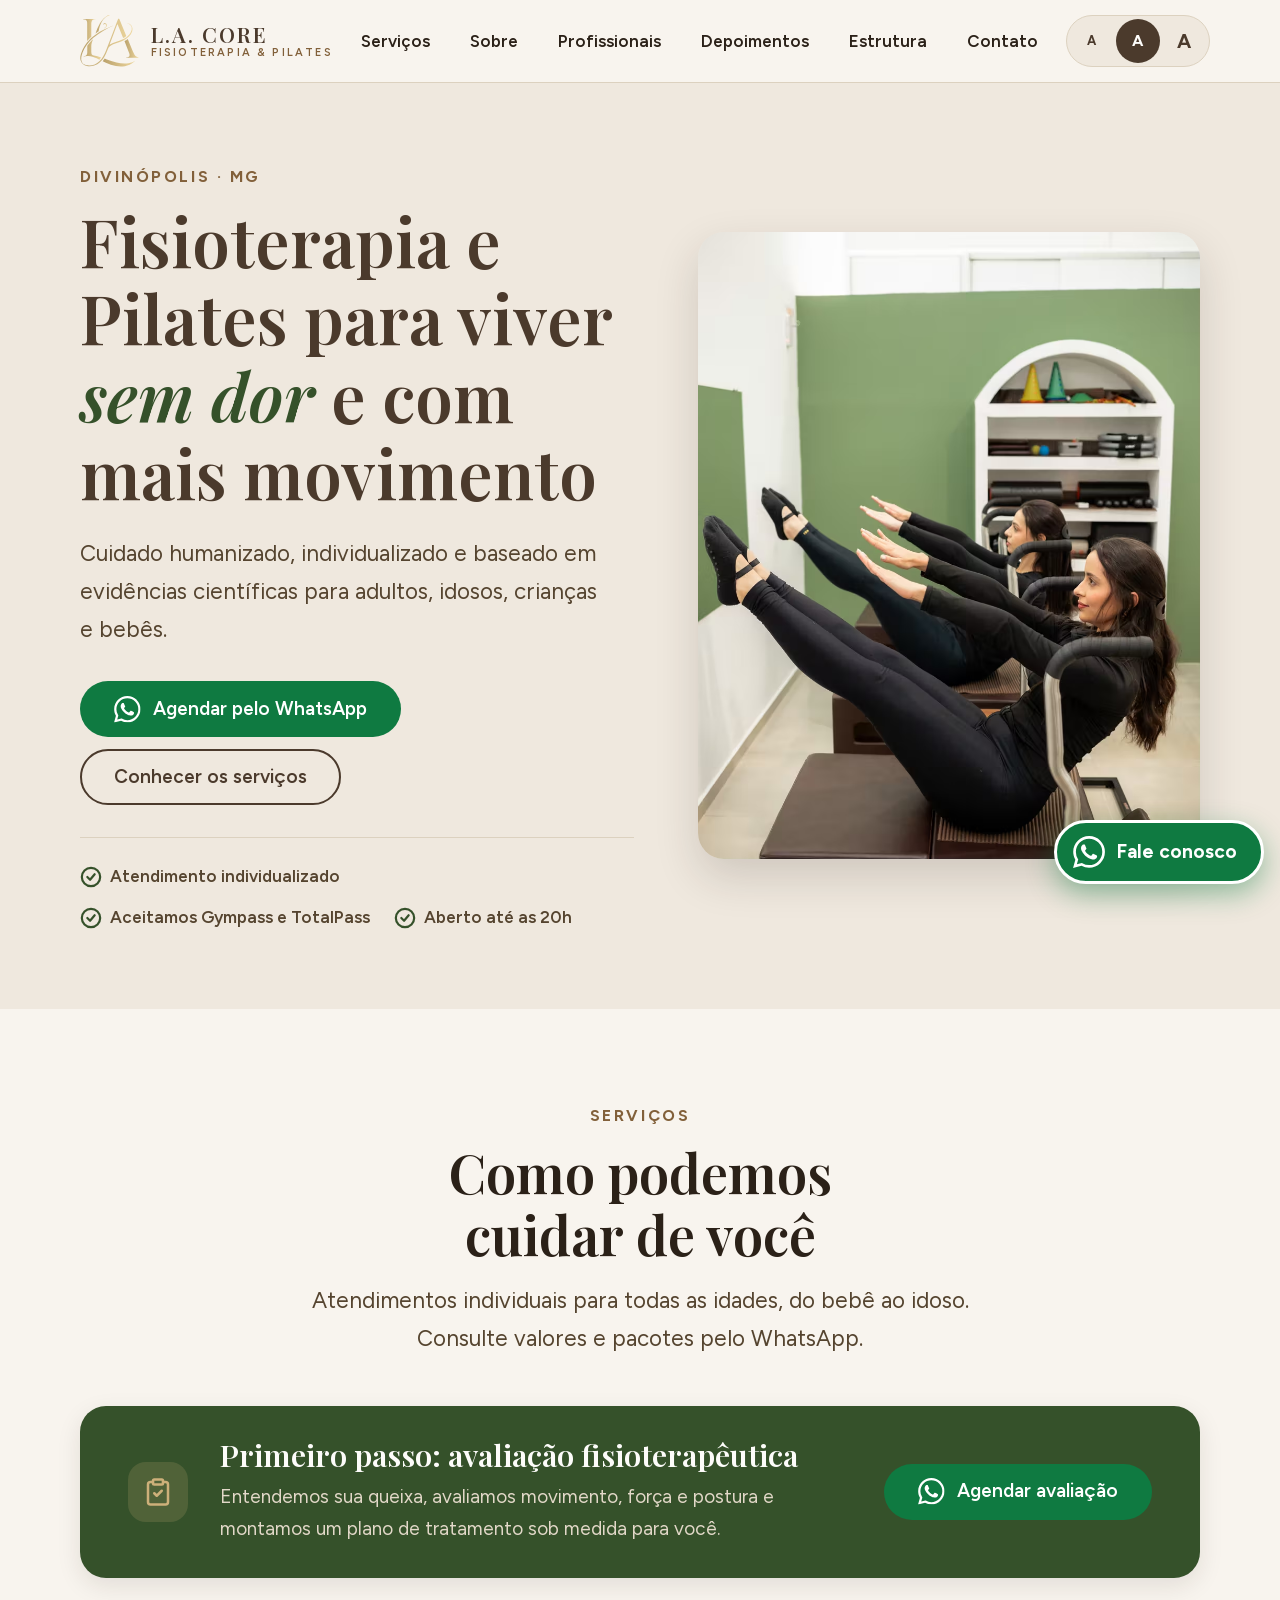
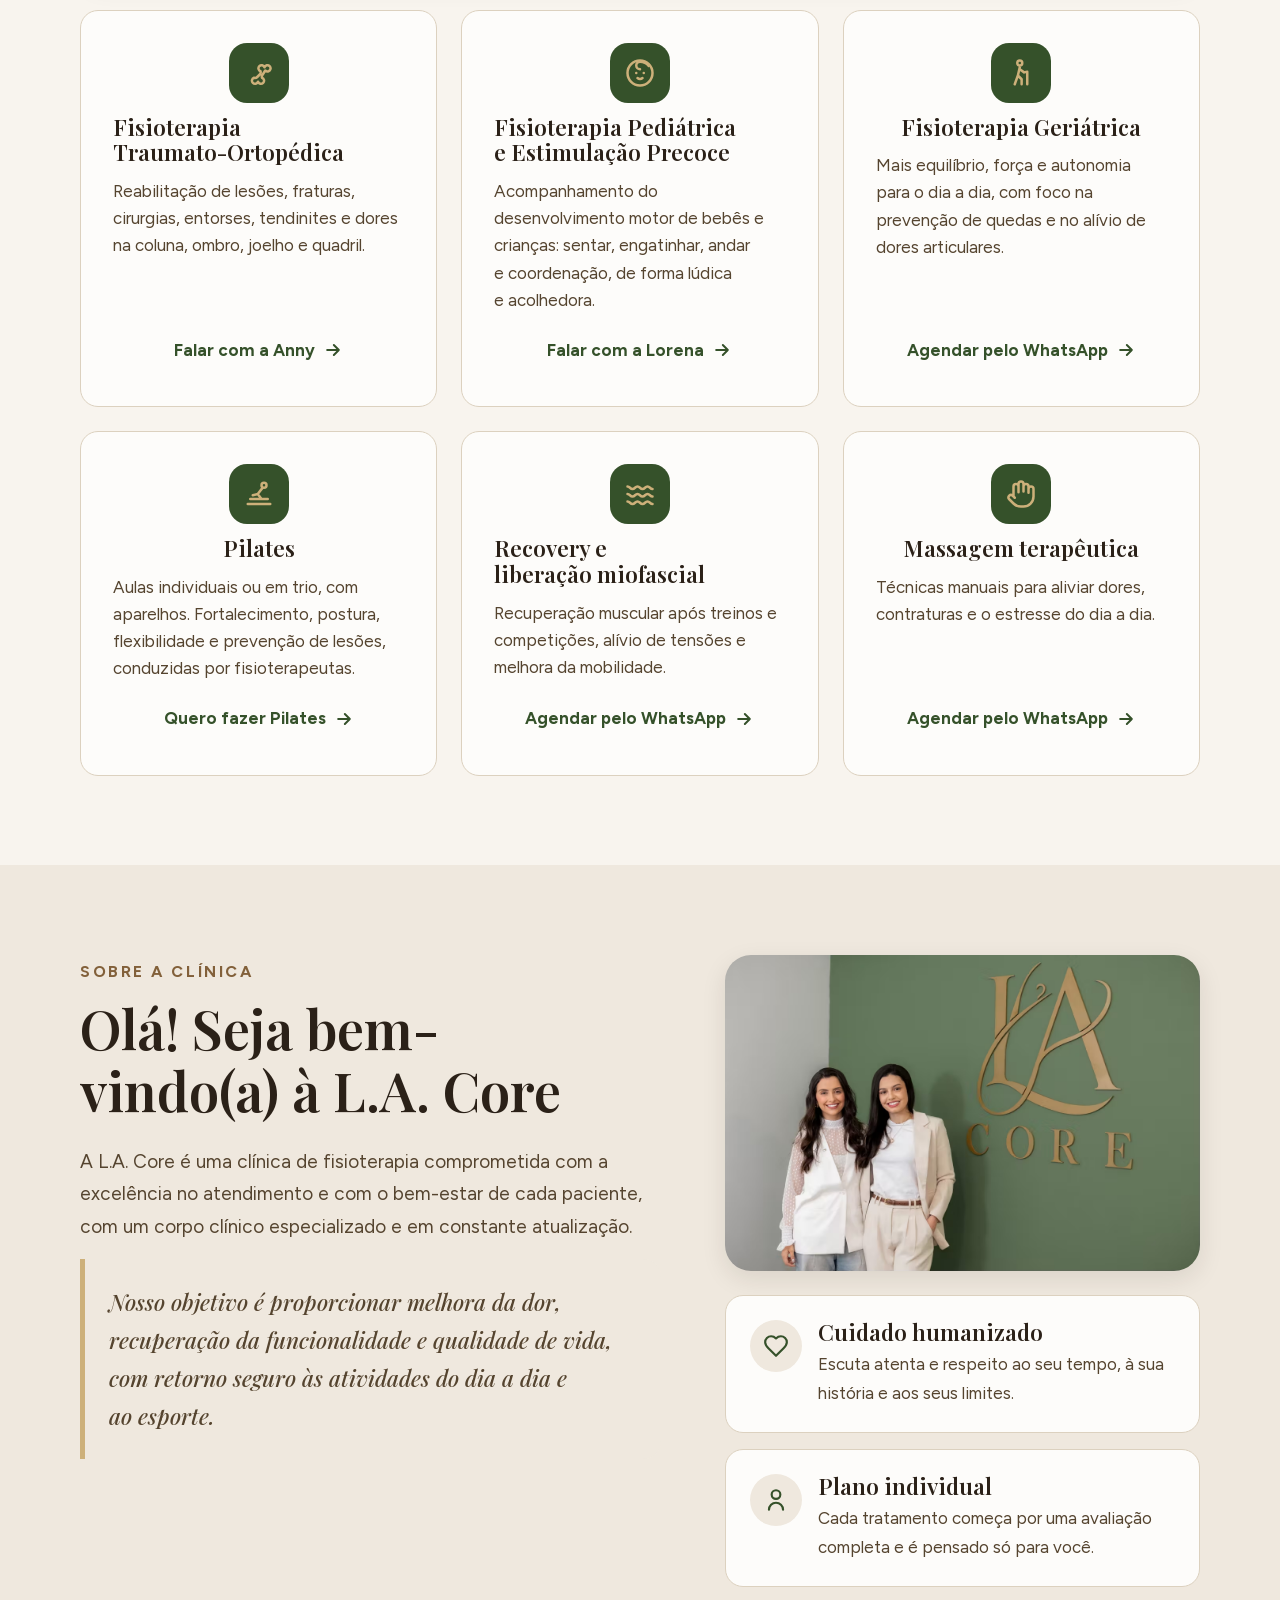
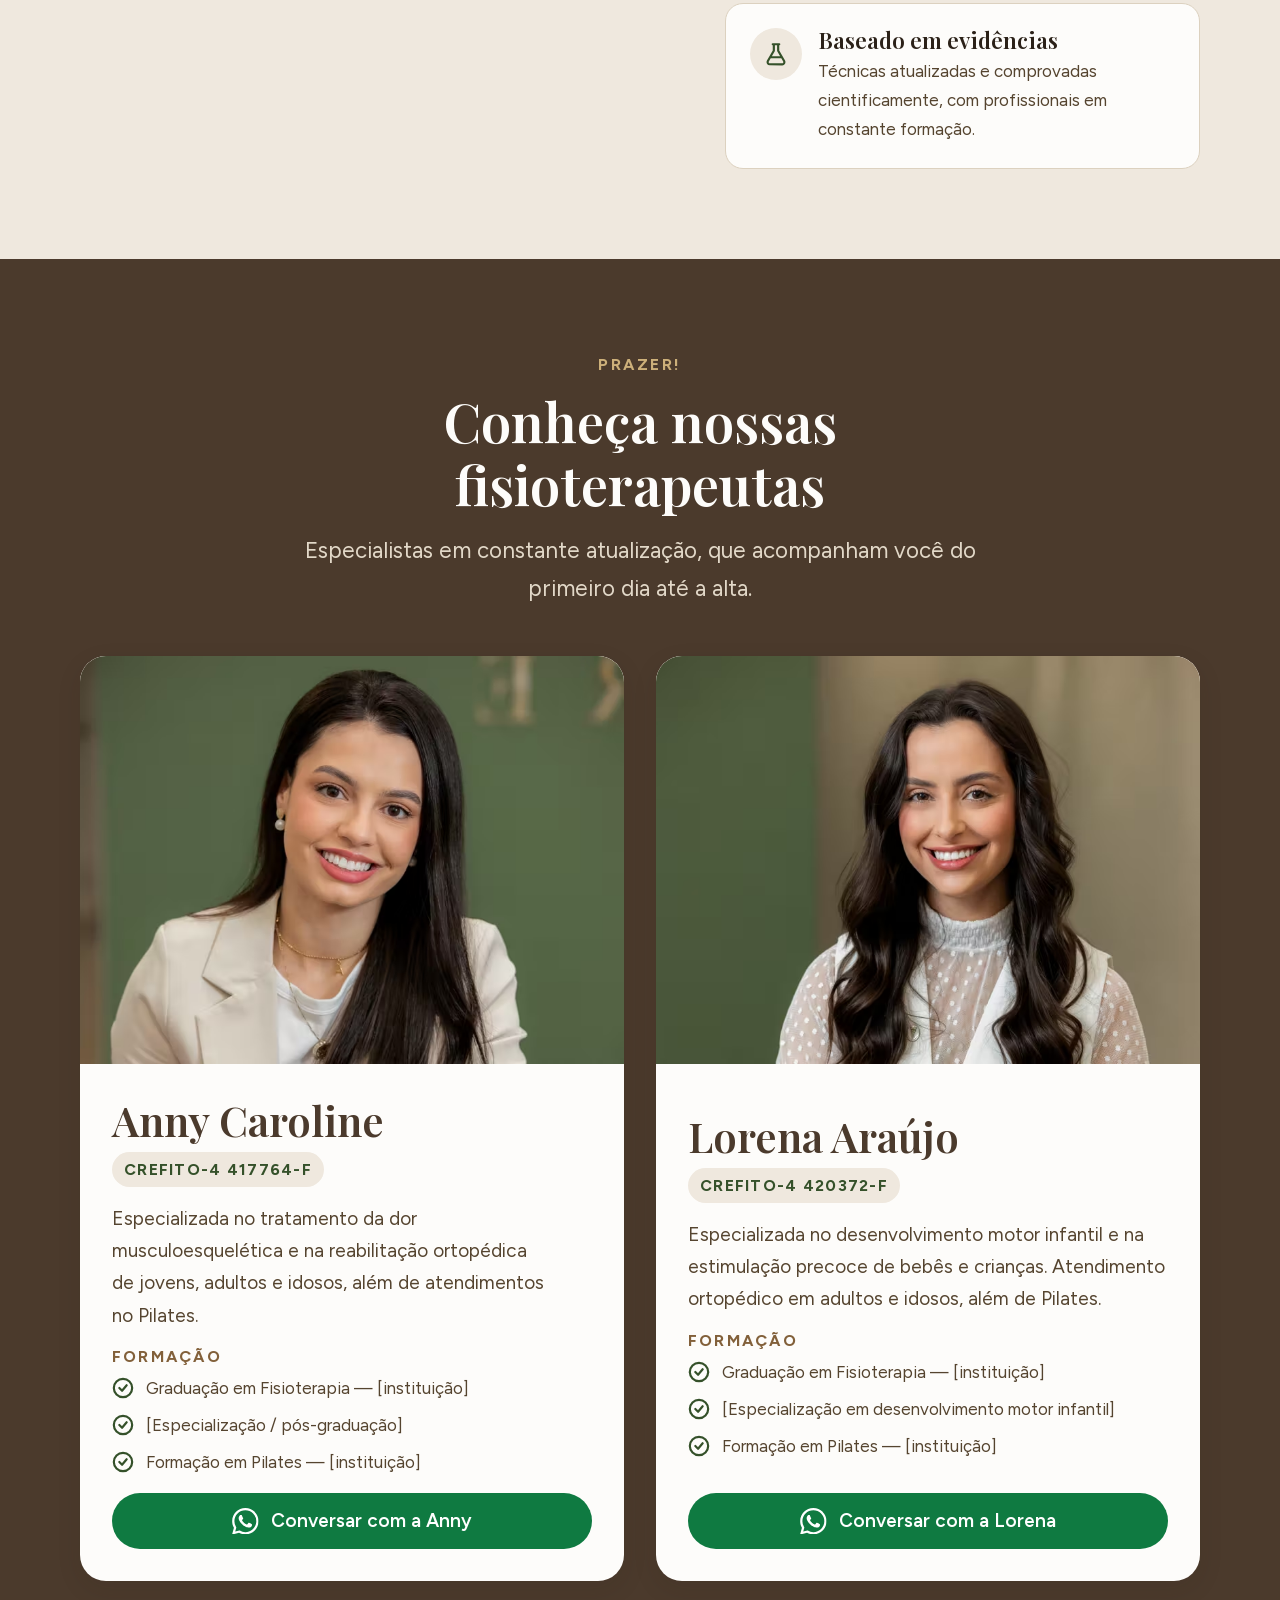
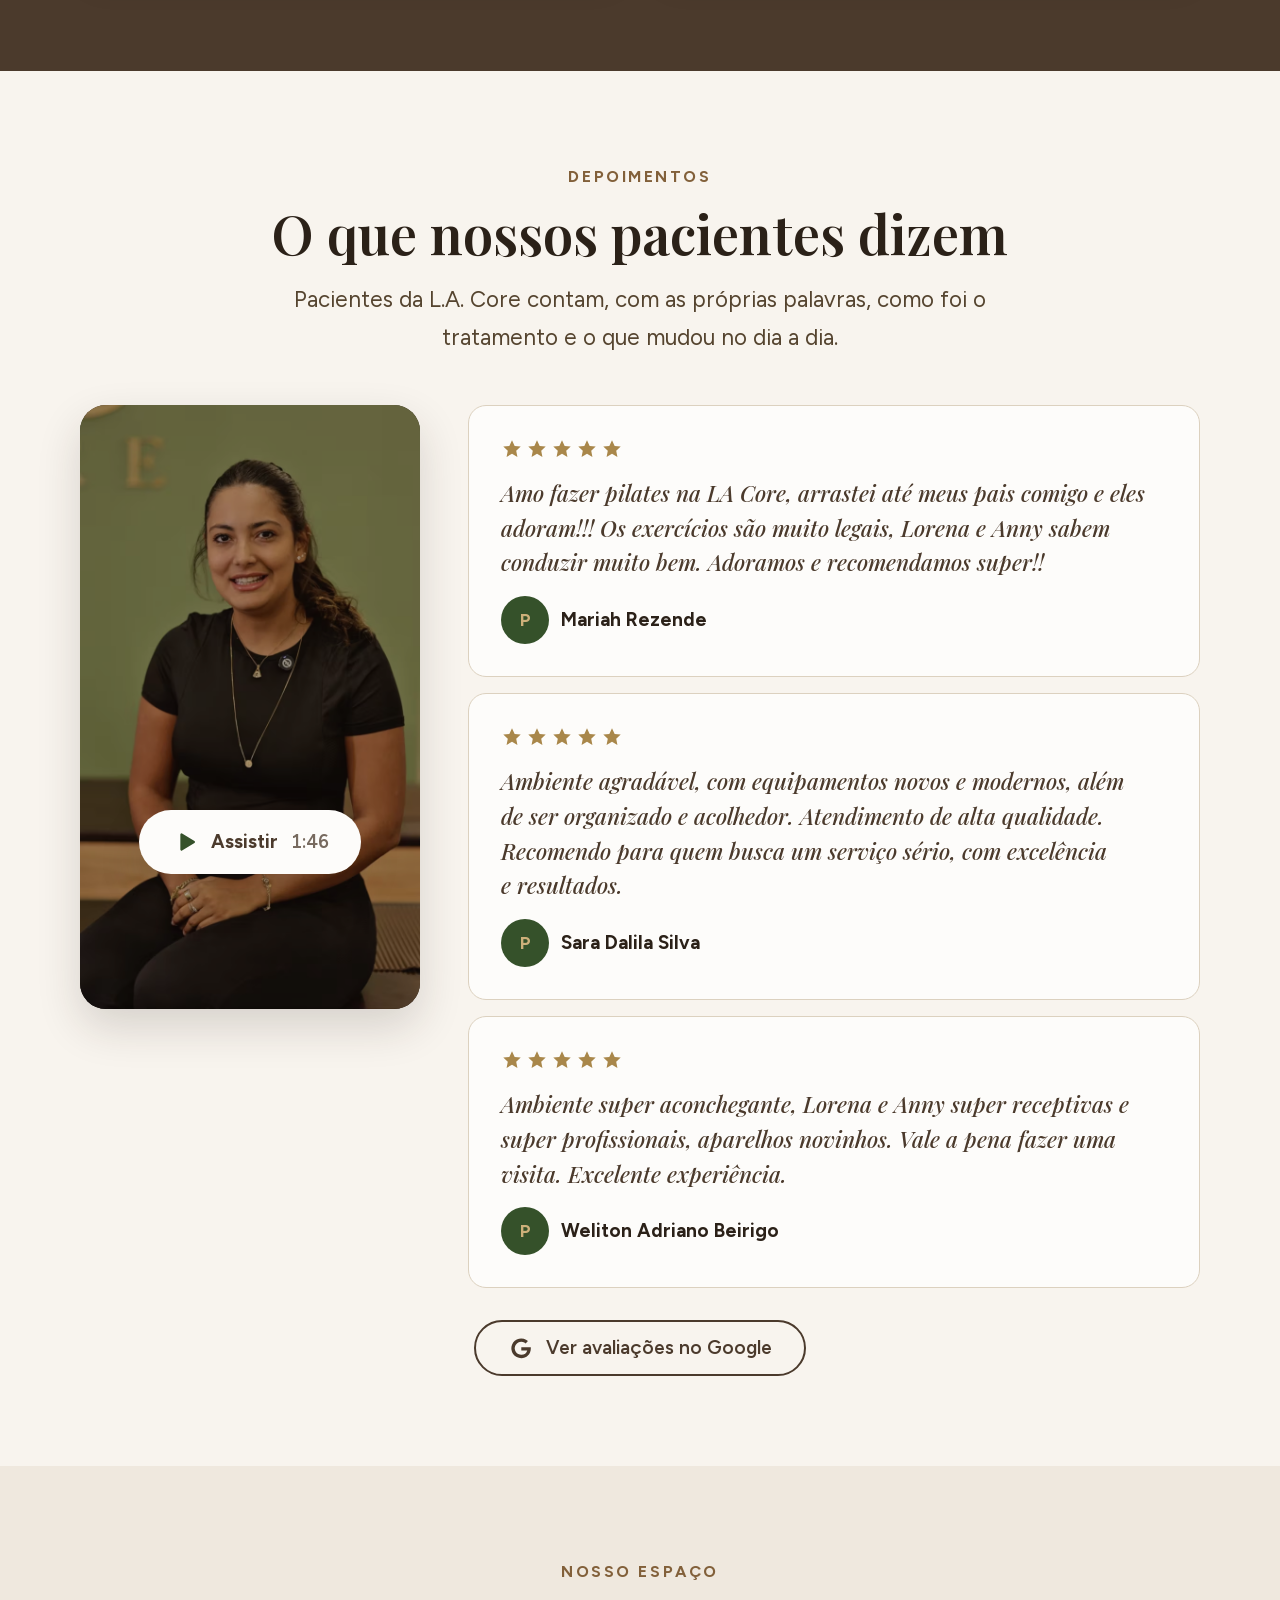
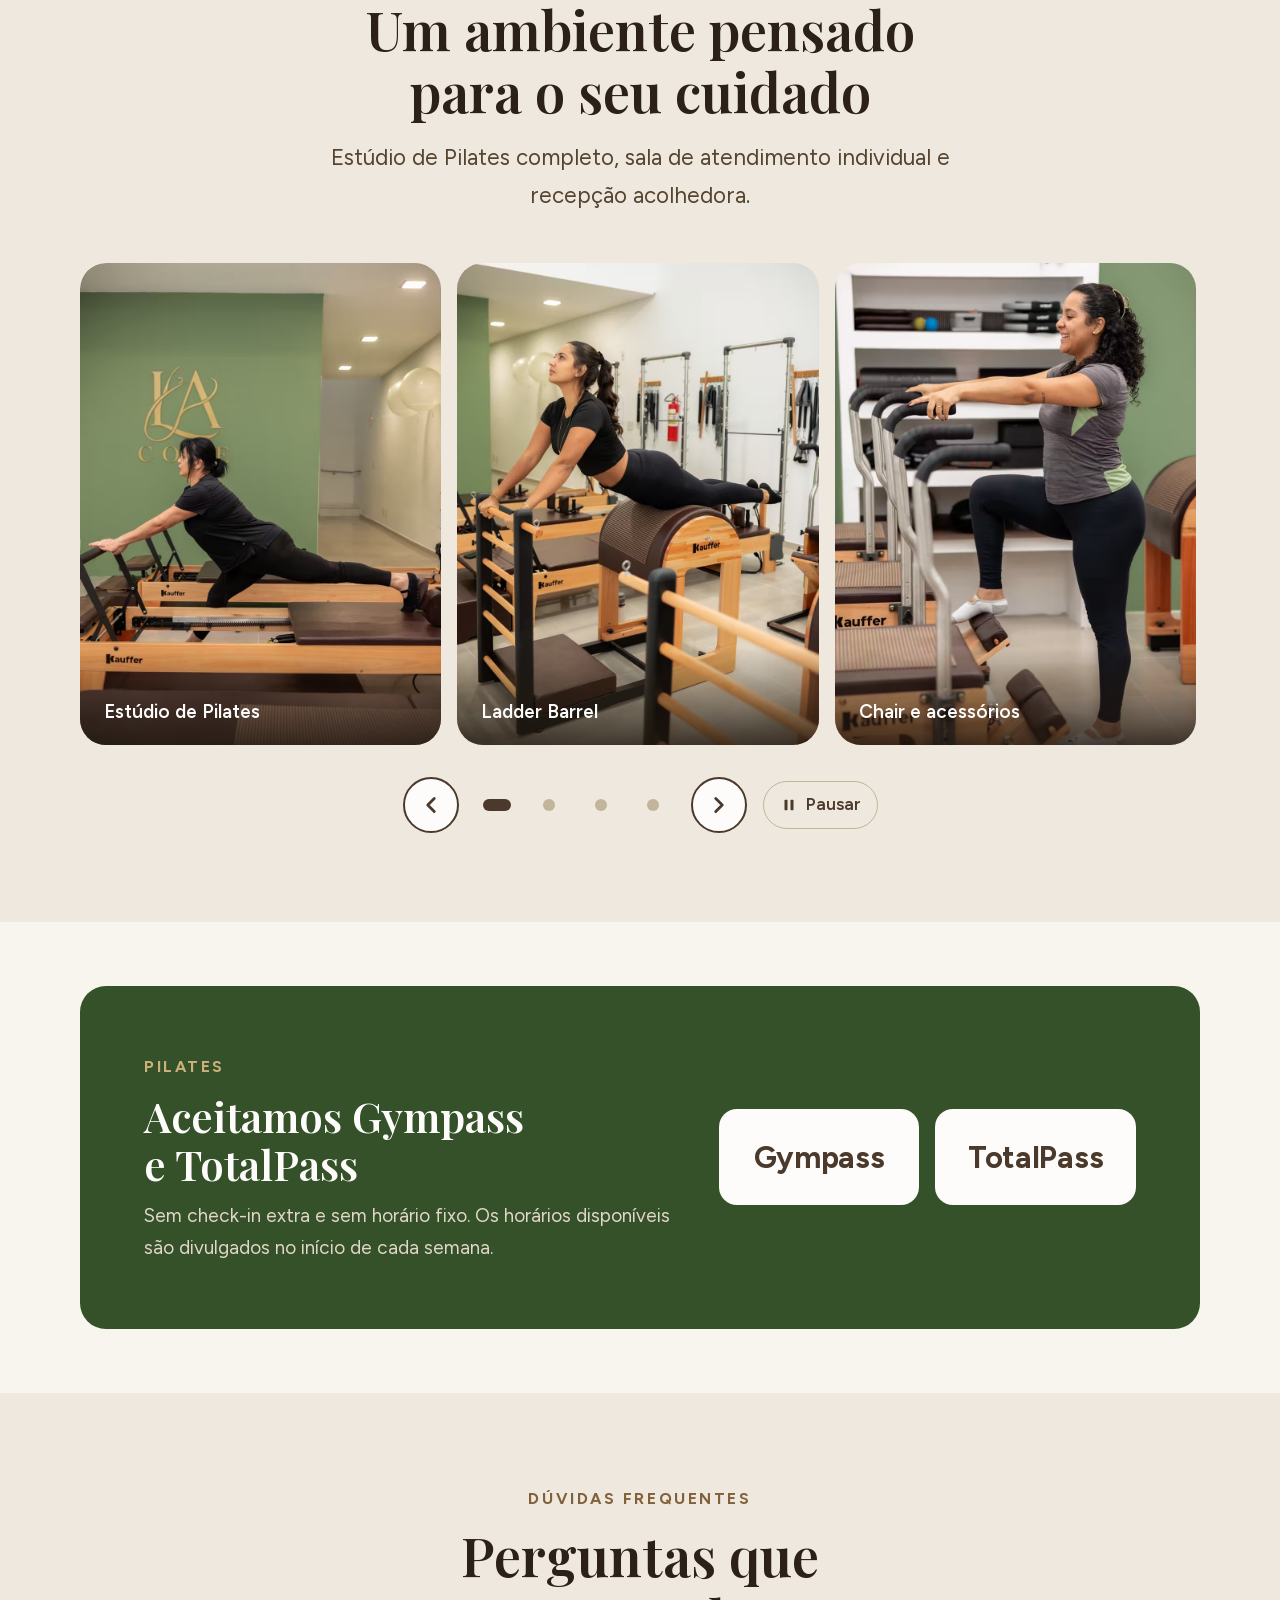
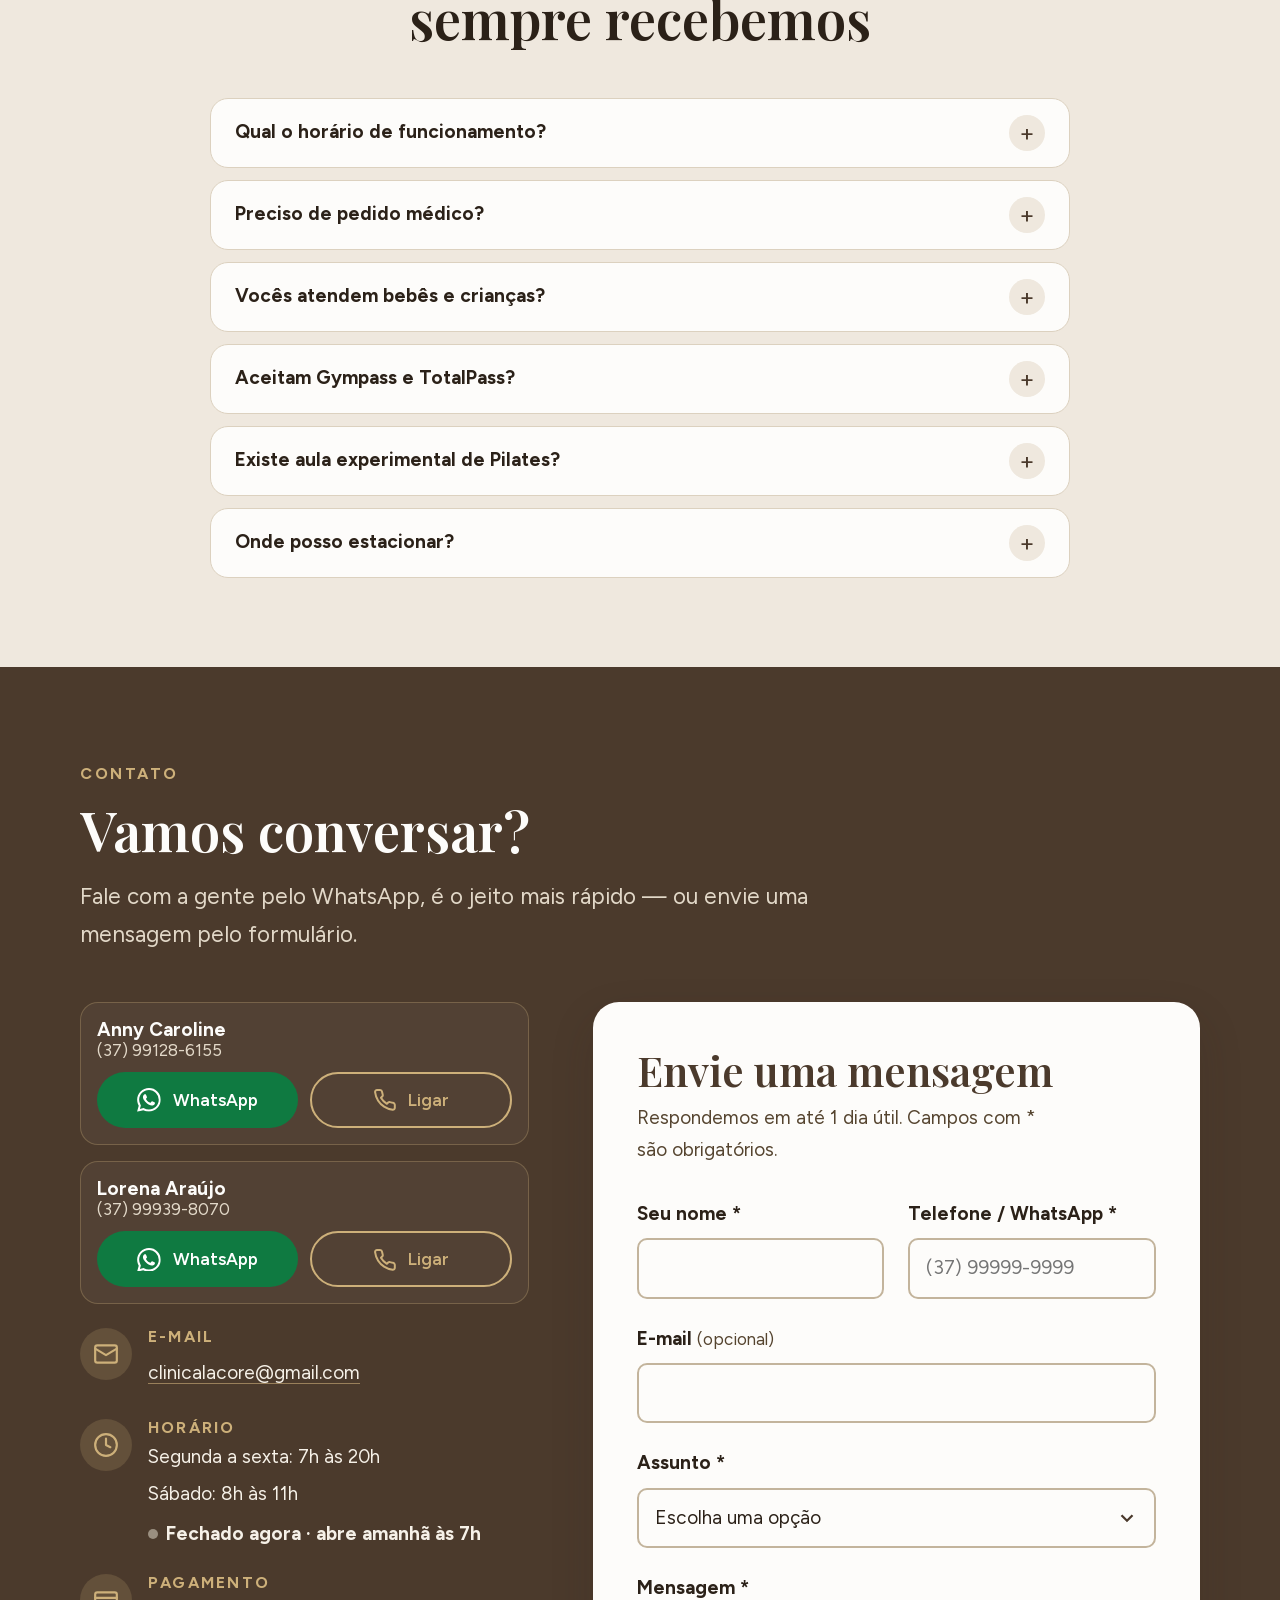
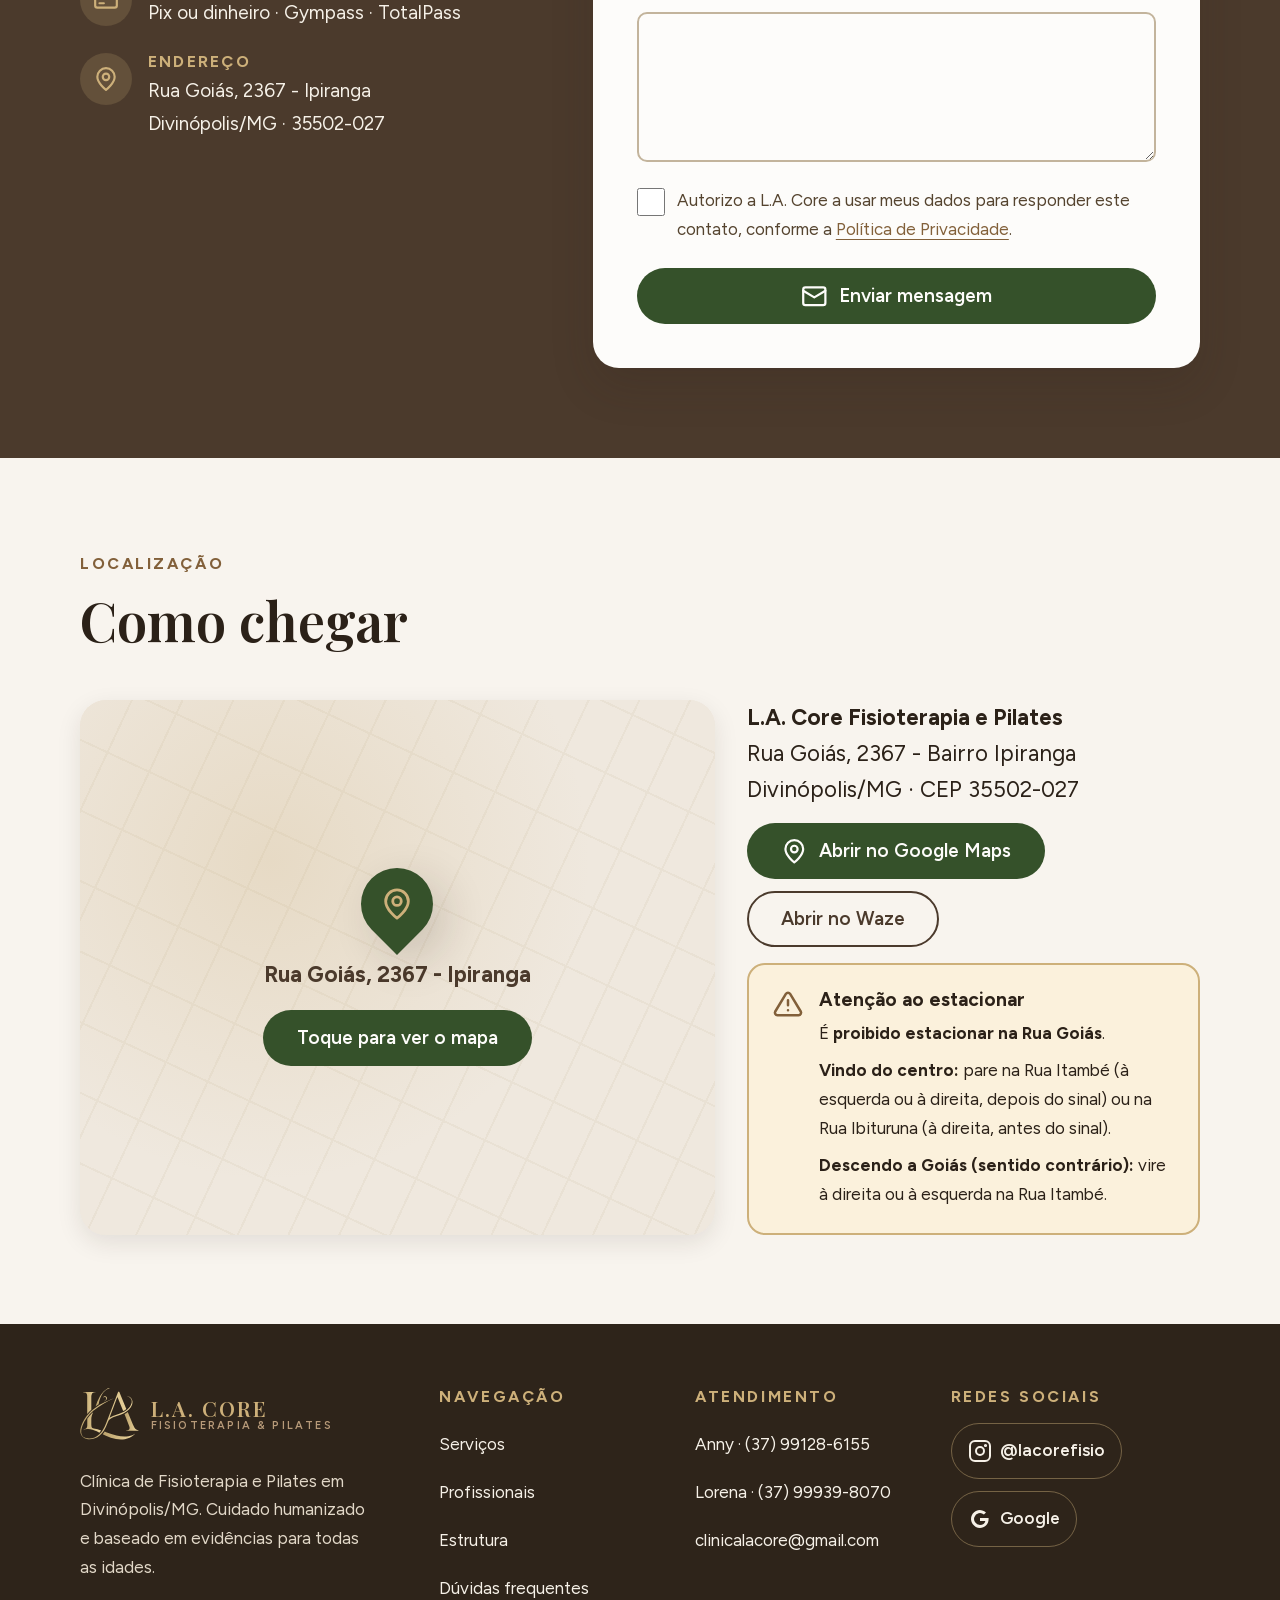
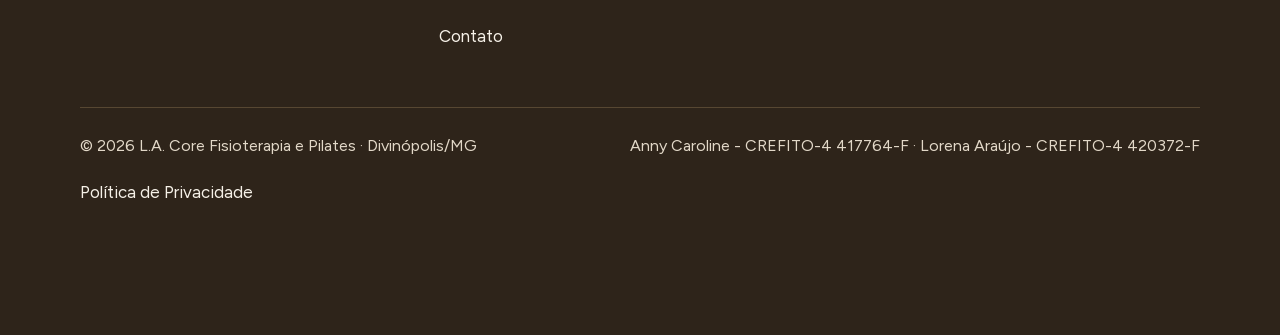
==== commit 40acf67f: "swap reviews google" ====
--- a/index.html
+++ b/index.html
@@ -172,7 +172,7 @@
   <header class="cabecalho" id="topo">
     <div class="container cabecalho__interno">
       <a class="logo" href="/" aria-label="L.A. CORE Fisioterapia &amp; Pilates — página inicial">
-        <img src="/assets/img/logo.svg" alt="" width="52" height="52">
+        <img src="/assets/img/logo.svg" alt="" width="59" height="52">
         <span class="logo__texto">
           <span class="logo__nome">L.A. CORE</span>
           <span class="logo__sub">Fisioterapia &amp; Pilates</span>
@@ -472,30 +472,30 @@
               <div class="depoimento__estrelas" role="img" aria-label="5 de 5 estrelas">
                 <svg aria-hidden="true"><use href="#i-estrela"/></svg><svg aria-hidden="true"><use href="#i-estrela"/></svg><svg aria-hidden="true"><use href="#i-estrela"/></svg><svg aria-hidden="true"><use href="#i-estrela"/></svg><svg aria-hidden="true"><use href="#i-estrela"/></svg>
               </div>
-              <blockquote><p>Excelentes profissionais! Ambiente muito aconchegante e um ponto muito bom. Fui com muitas dores e voltei novo e com pilates já agendado! Recomendo de olhos fechados</p></blockquote>
+              <blockquote><p>Amo fazer pilates na LA Core, arrastei até meus pais comigo e eles adoram!!! Os exercícios são muito legais, Lorena e Anny sabem conduzir muito bem. Adoramos e recomendamos super!!</p></blockquote>
               <figcaption>
                 <span class="depoimento__avatar" aria-hidden="true">P</span>
-                <span><span class="depoimento__nome">Cássio Barreto</span></span>
+                <span><span class="depoimento__nome">Mariah Rezende</span></span>
               </figcaption>
             </figure>
             <figure class="depoimento">
               <div class="depoimento__estrelas" role="img" aria-label="5 de 5 estrelas">
                 <svg aria-hidden="true"><use href="#i-estrela"/></svg><svg aria-hidden="true"><use href="#i-estrela"/></svg><svg aria-hidden="true"><use href="#i-estrela"/></svg><svg aria-hidden="true"><use href="#i-estrela"/></svg><svg aria-hidden="true"><use href="#i-estrela"/></svg>
               </div>
-              <blockquote><p>Amo fazer pilates na LA Core, arrastei até meus pais comigo e eles adoram!!! Os exercícios são muito legais, Lorena e Anny sabem conduzir muito bem. Adoramos e recomendamos super!!</p></blockquote>
+              <blockquote><p>Ambiente agradável, com equipamentos novos e modernos, além de ser organizado e acolhedor. Atendimento de alta qualidade. Recomendo para quem busca um serviço sério, com excelência e resultados.</p></blockquote>
               <figcaption>
                 <span class="depoimento__avatar" aria-hidden="true">P</span>
-                <span><span class="depoimento__nome">Mariana Luiza</span></span>
+                <span><span class="depoimento__nome">Sara Dalila Silva</span></span>
               </figcaption>
             </figure>
             <figure class="depoimento">
               <div class="depoimento__estrelas" role="img" aria-label="5 de 5 estrelas">
                 <svg aria-hidden="true"><use href="#i-estrela"/></svg><svg aria-hidden="true"><use href="#i-estrela"/></svg><svg aria-hidden="true"><use href="#i-estrela"/></svg><svg aria-hidden="true"><use href="#i-estrela"/></svg><svg aria-hidden="true"><use href="#i-estrela"/></svg>
               </div>
-              <blockquote><p>Amo fazer pilates na LA Core, arrastei até meus pais comigo e eles adoram!!! Os exercícios são muito legais, Lorena e Anny sabem conduzir muito bem. Adoramos e recomendamos super!!</p></blockquote>
+              <blockquote><p>Ambiente super aconchegante, Lorena e Anny super receptivas e super profissionais, aparelhos novinhos. Vale a pena fazer uma visita. Excelente experiência.</p></blockquote>
               <figcaption>
                 <span class="depoimento__avatar" aria-hidden="true">P</span>
-                <span><span class="depoimento__nome">Mariah Rezende</span></span>
+                <span><span class="depoimento__nome">Weliton Adriano Beirigo</span></span>
               </figcaption>
             </figure>
           </div>
@@ -818,7 +818,7 @@
       <div class="rodape__grade">
         <div>
           <a class="logo" href="/" aria-label="L.A. CORE Fisioterapia &amp; Pilates — voltar ao início">
-            <img src="/assets/img/logo.svg" alt="" width="52" height="52" loading="lazy">
+            <img src="/assets/img/logo.svg" alt="" width="59" height="52" loading="lazy">
             <span class="logo__texto">
               <span class="logo__nome">L.A. CORE</span>
               <span class="logo__sub">Fisioterapia &amp; Pilates</span>
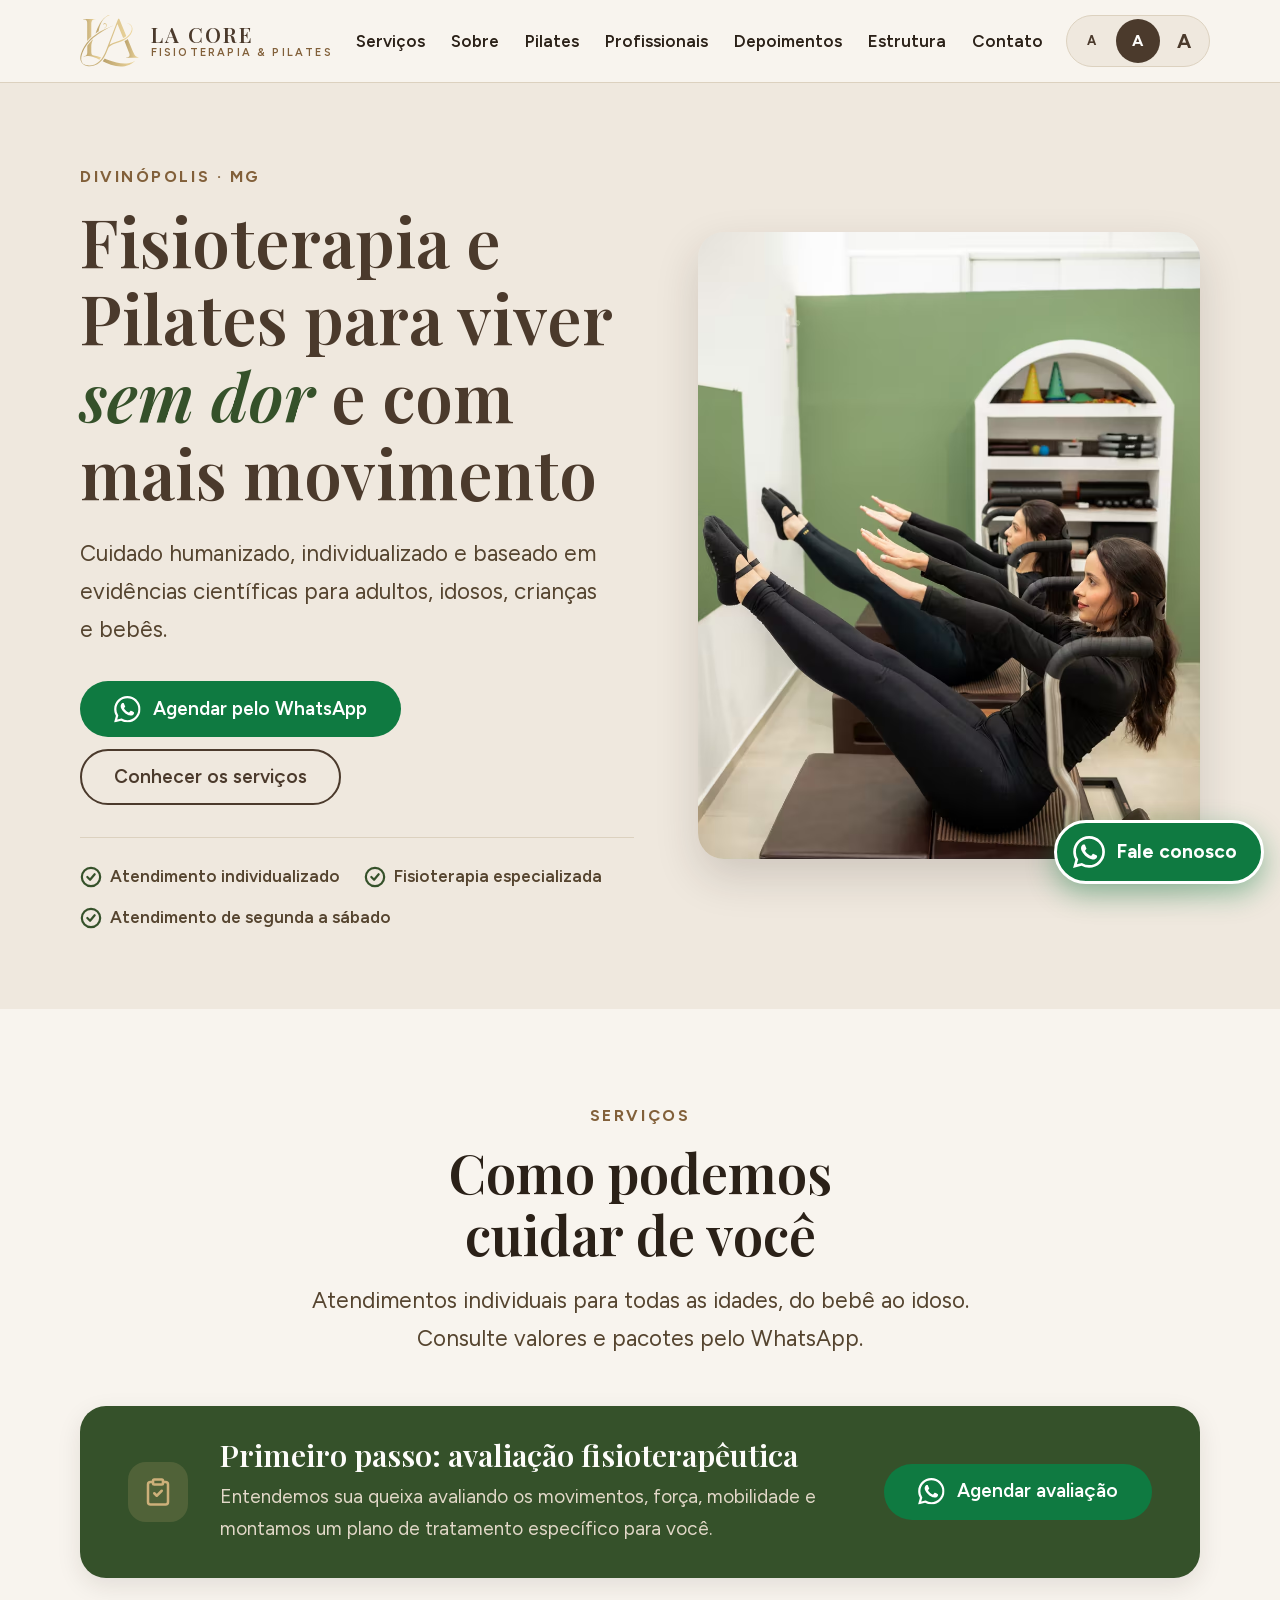
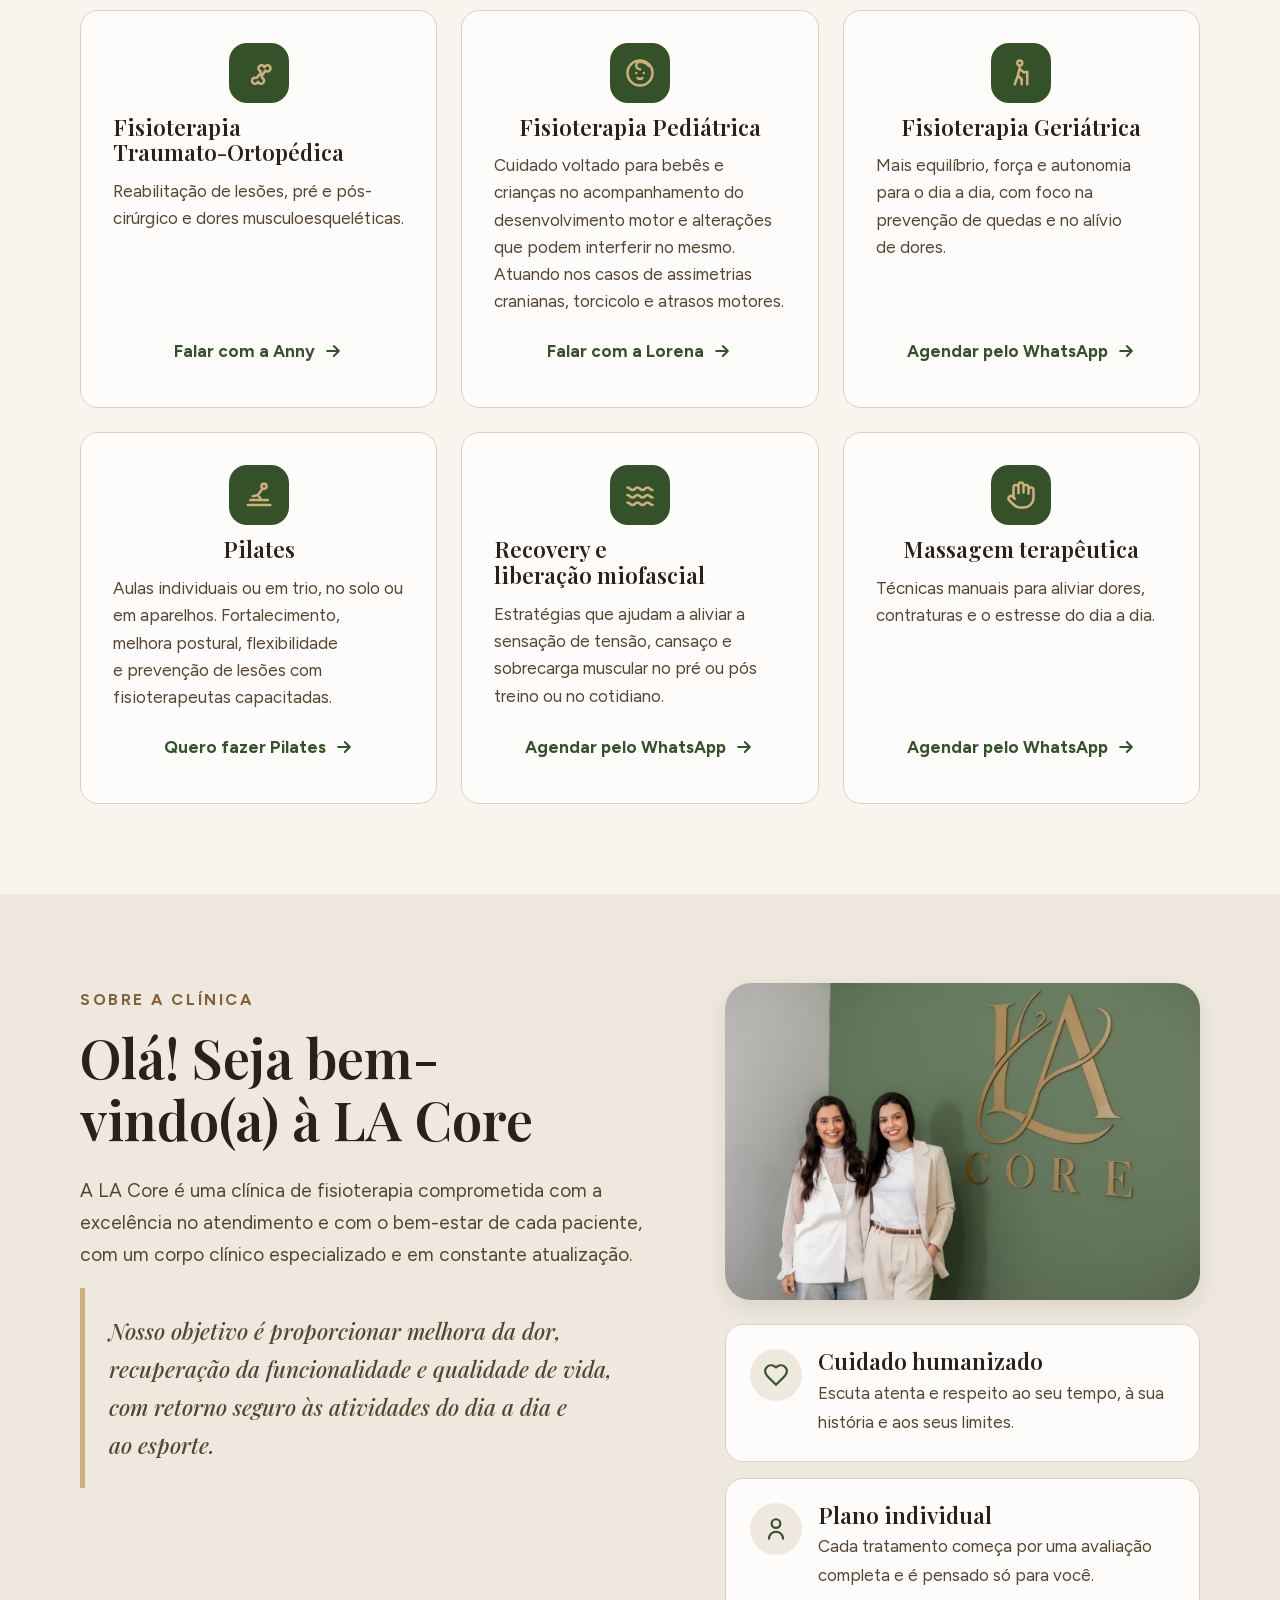
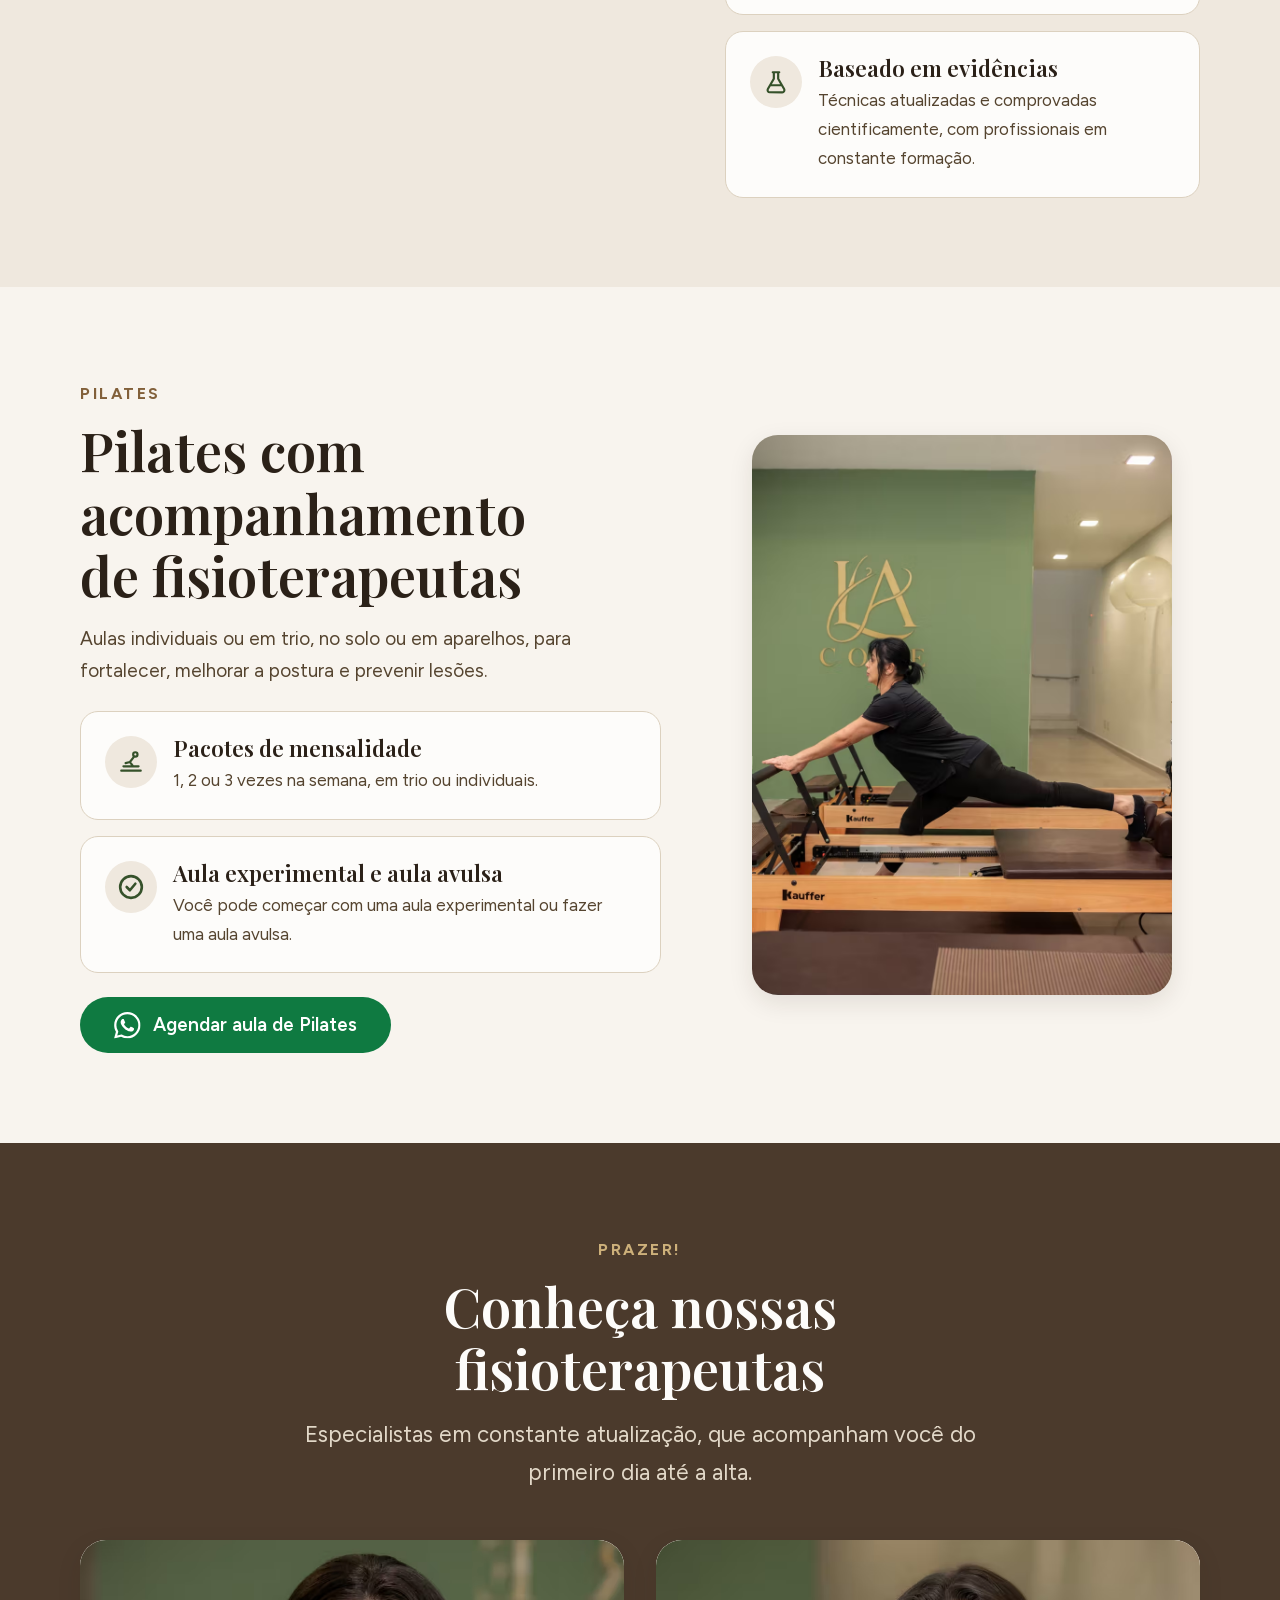
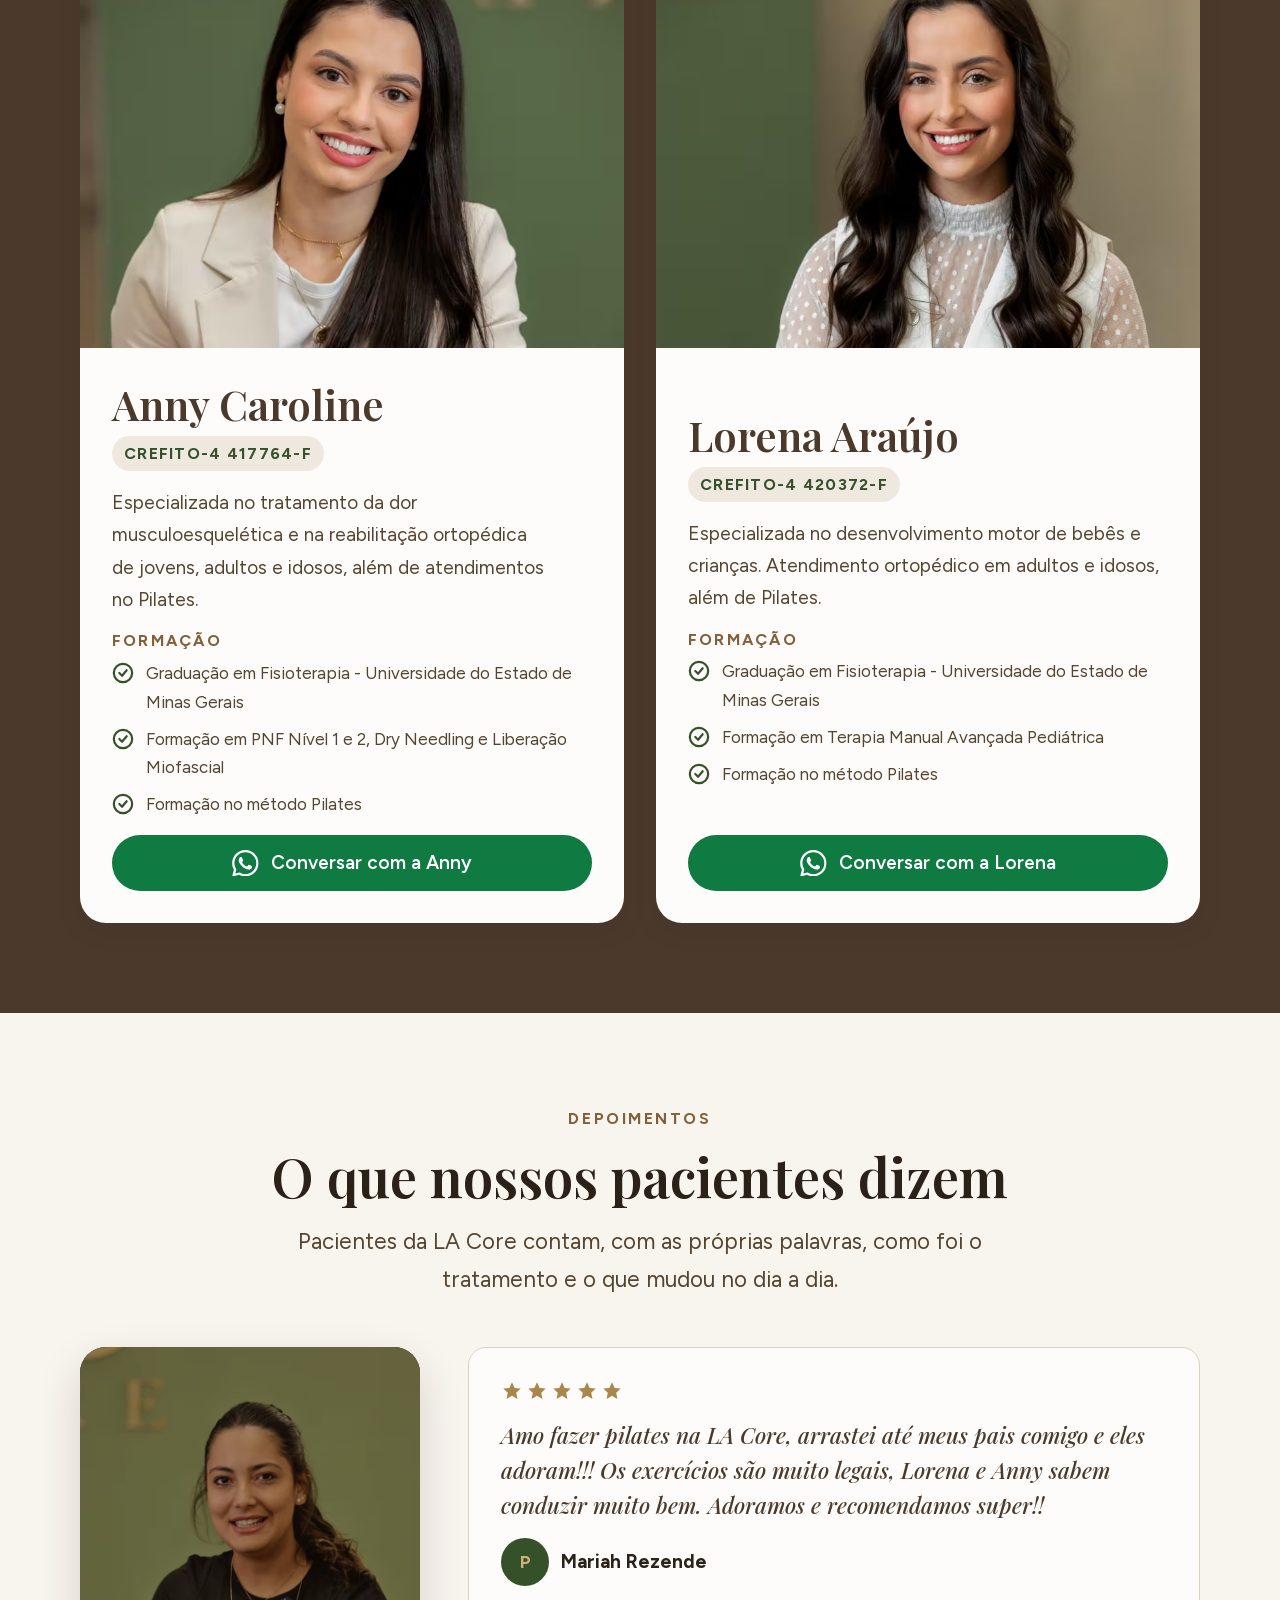
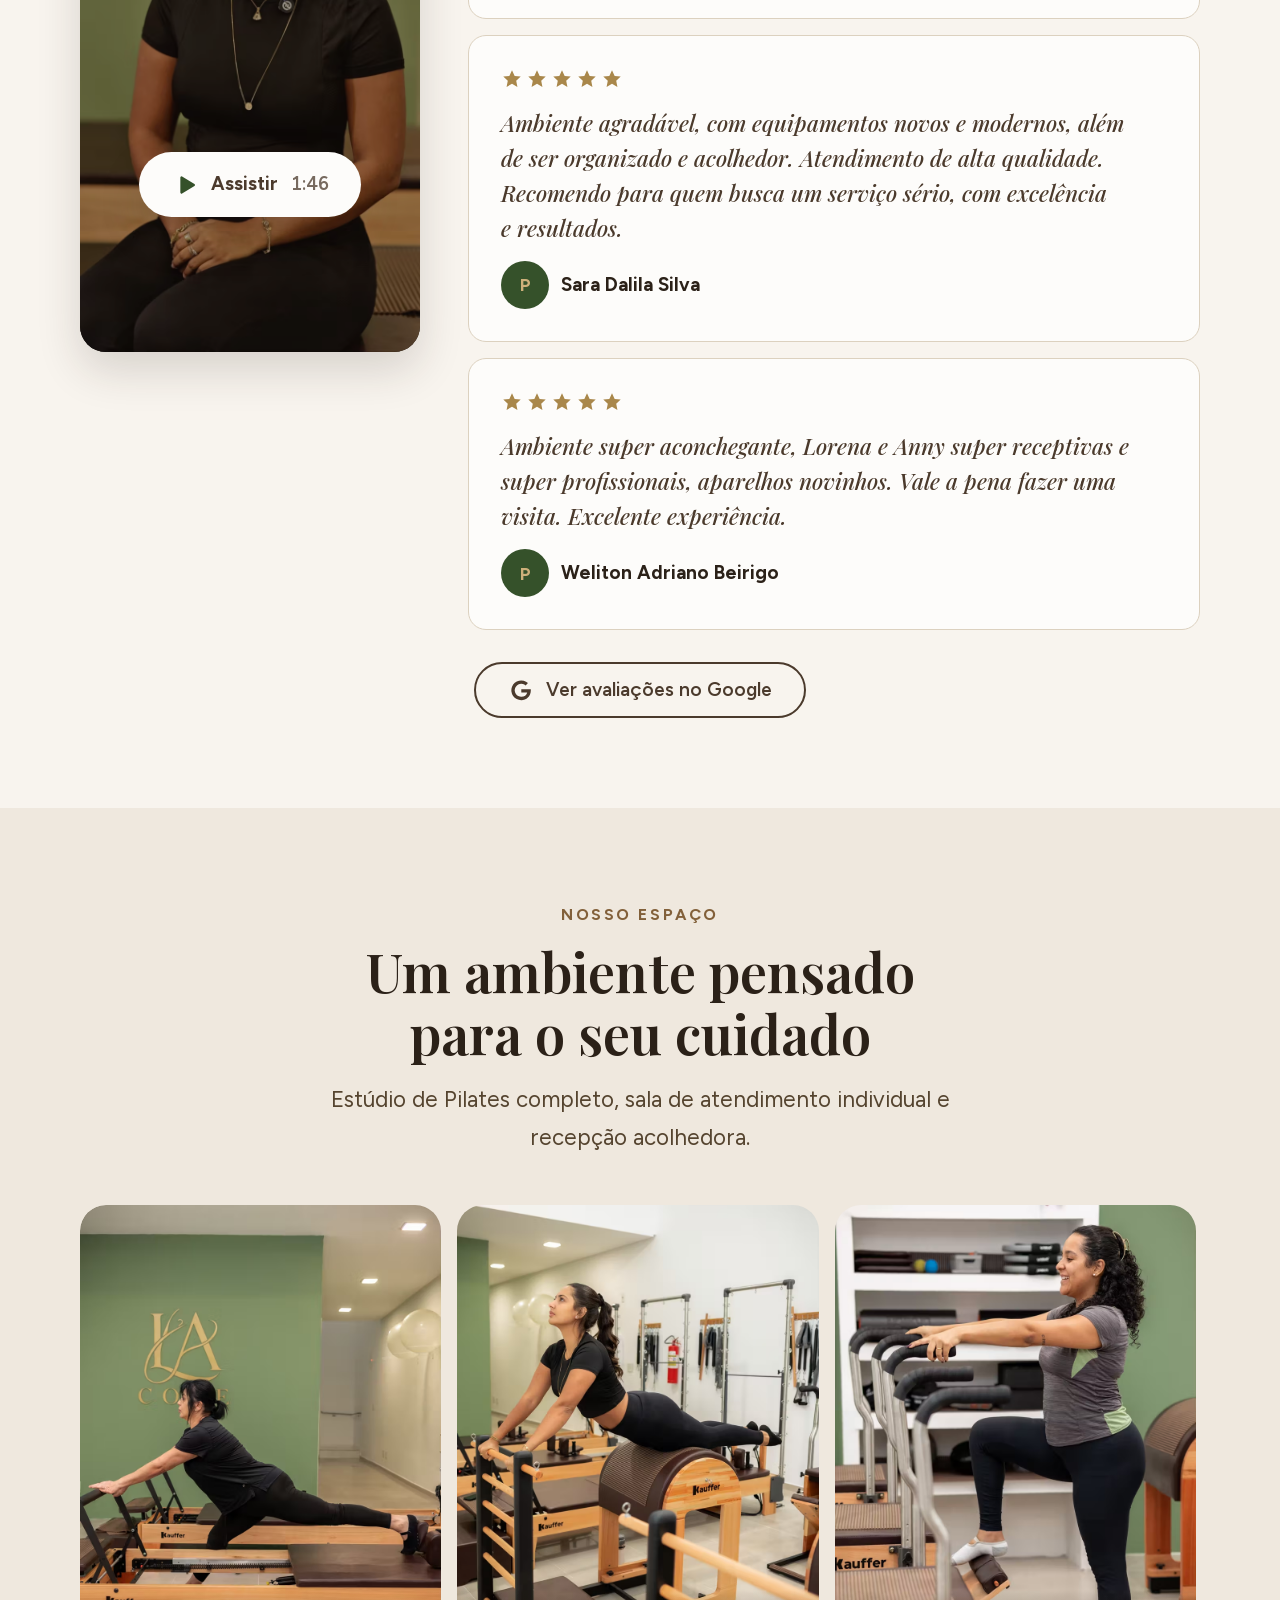
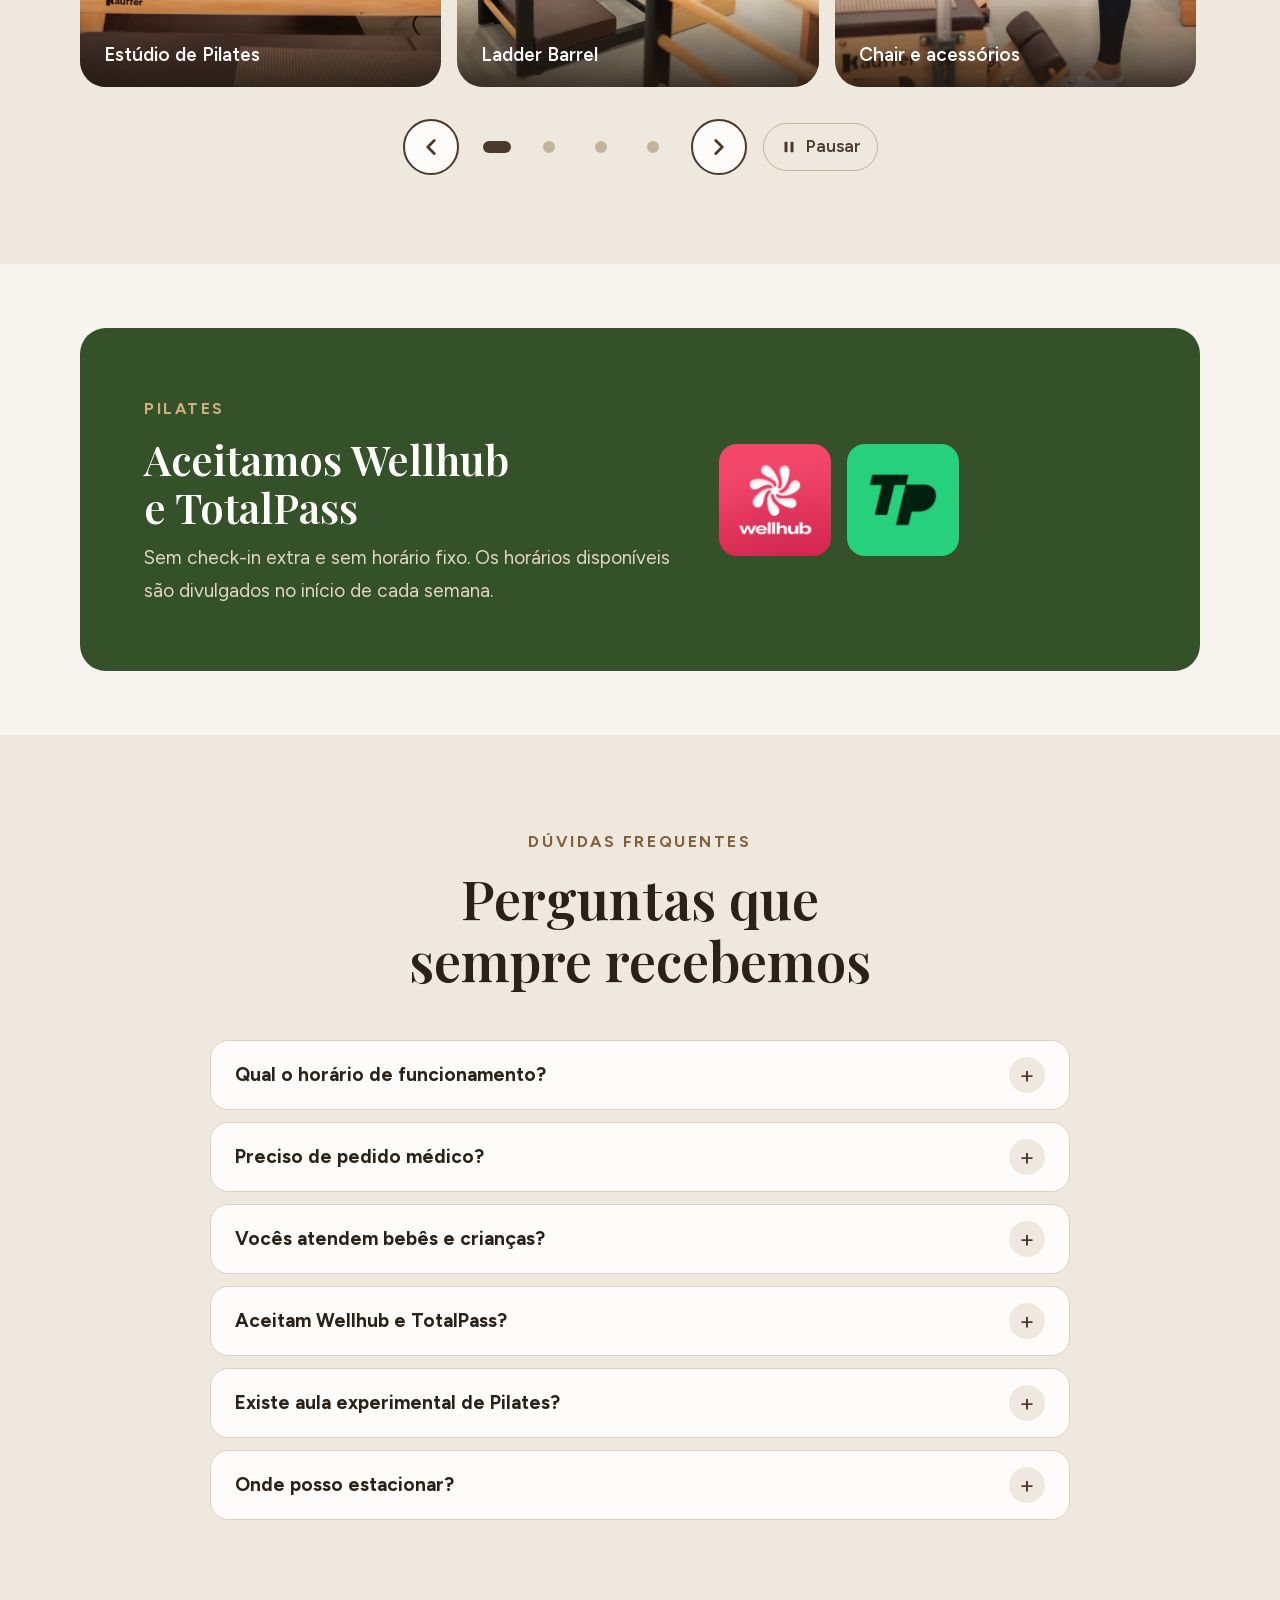
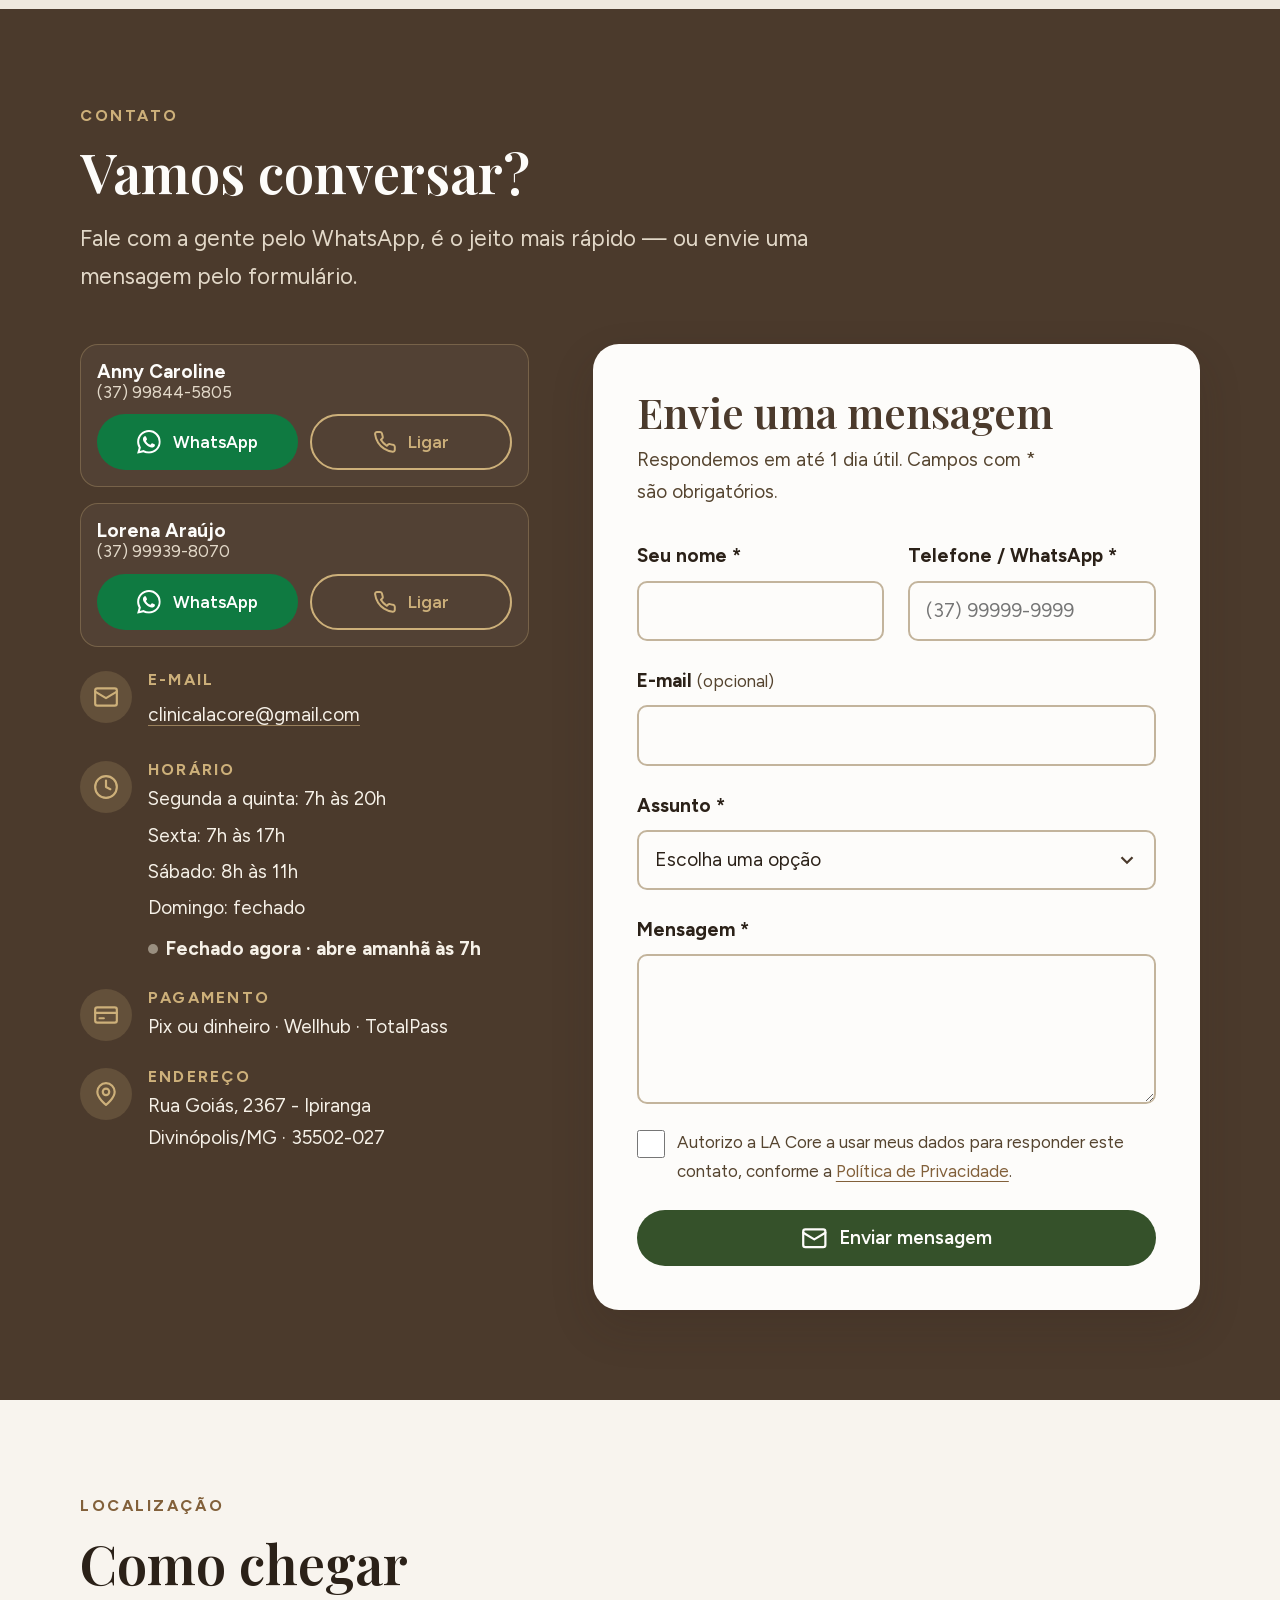
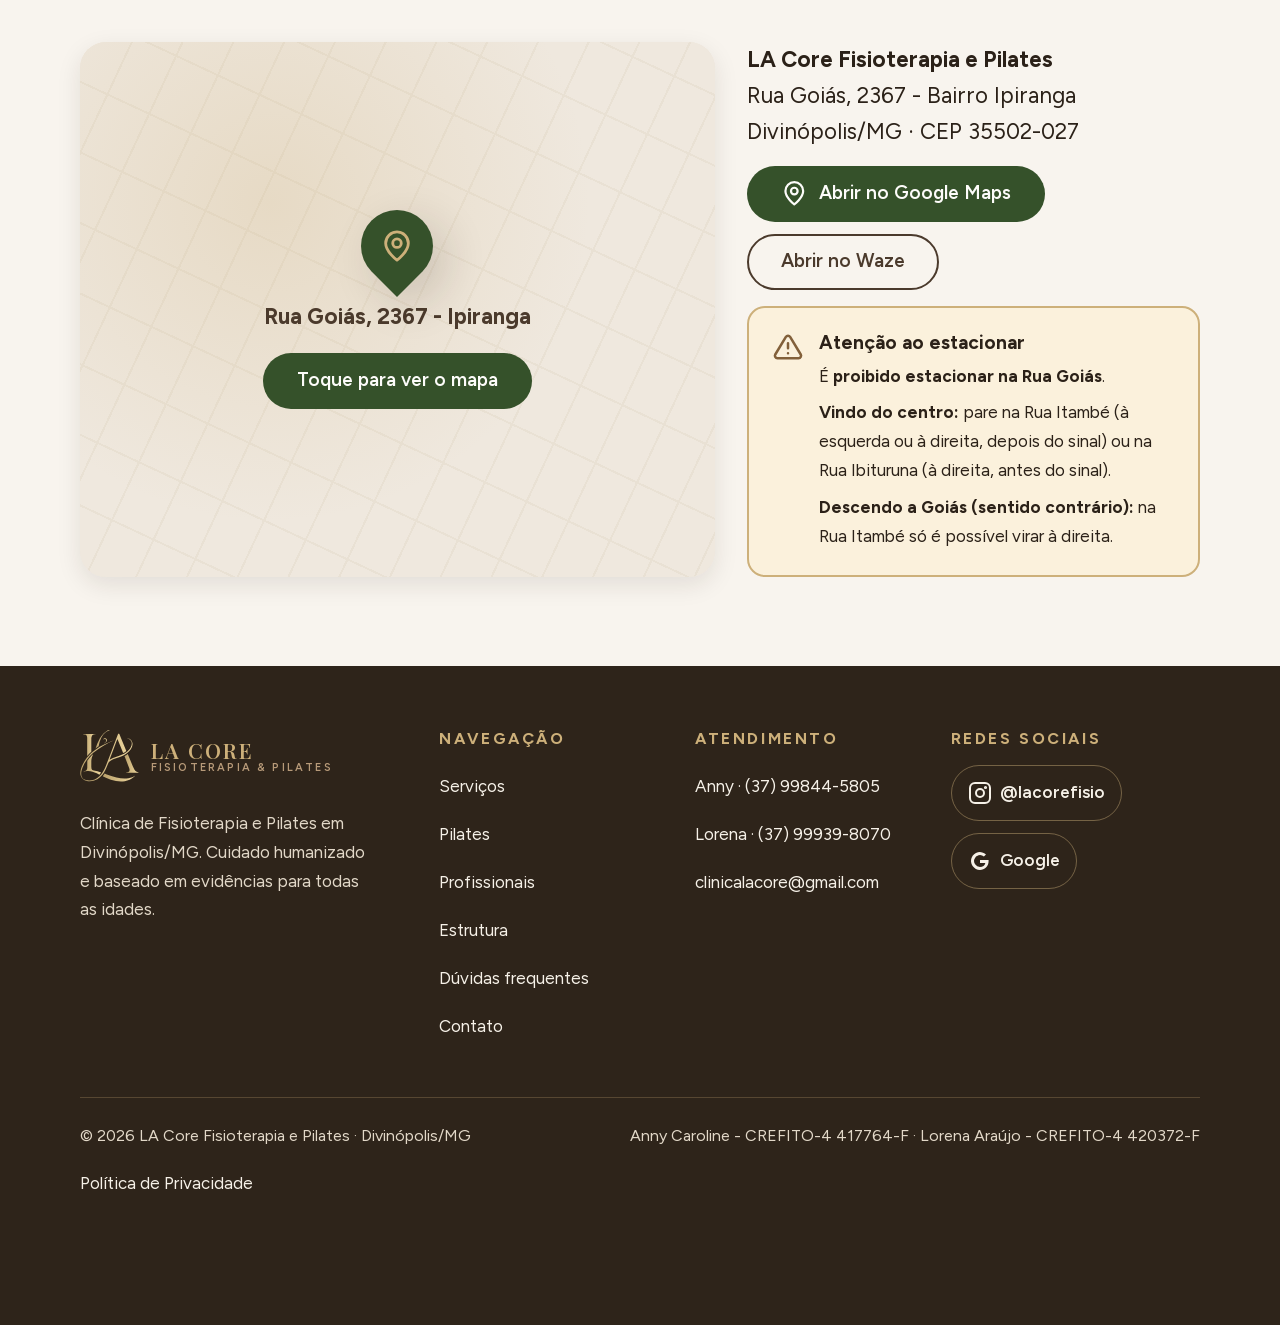
==== commit 5b9cdfb6: "changes" ====
--- a/index.html
+++ b/index.html
@@ -3,9 +3,9 @@
 <head>
   <meta charset="utf-8">
   <meta name="viewport" content="width=device-width, initial-scale=1, viewport-fit=cover">
-  <title>Fisioterapia e Pilates em Divinópolis MG | L.A. Core</title>
+  <title>Fisioterapia e Pilates em Divinópolis MG | LA Core</title>
   <meta name="description" content="Clínica de Fisioterapia e Pilates em Divinópolis/MG, bairro Ipiranga. Tratamento da dor, reabilitação, fisioterapia infantil e geriátrica. Agende no WhatsApp.">
-  <link rel="canonical" href="https://lacorefisio.com.br/">
+  <link rel="canonical" href="https://lacorefisioterapia.com.br/">
   <meta name="robots" content="index, follow, max-image-preview:large">
   <meta name="theme-color" content="#4B3A2C">
   <meta name="geo.region" content="BR-MG">
@@ -14,19 +14,19 @@
   <!-- Open Graph / compartilhamento no WhatsApp e redes -->
   <meta property="og:type" content="website">
   <meta property="og:locale" content="pt_BR">
-  <meta property="og:site_name" content="L.A. Core Fisioterapia e Pilates">
-  <meta property="og:title" content="L.A. Core | Fisioterapia e Pilates em Divinópolis MG">
+  <meta property="og:site_name" content="LA Core Fisioterapia e Pilates">
+  <meta property="og:title" content="LA Core | Fisioterapia e Pilates em Divinópolis MG">
   <meta property="og:description" content="Cuidado humanizado e baseado em evidências para aliviar a dor e recuperar sua qualidade de vida. Adultos, idosos, crianças e bebês.">
-  <meta property="og:url" content="https://lacorefisio.com.br/">
-  <meta property="og:image" content="https://lacorefisio.com.br/assets/img/og-lacore.jpg">
+  <meta property="og:url" content="https://lacorefisioterapia.com.br/">
+  <meta property="og:image" content="https://lacorefisioterapia.com.br/assets/img/og-lacore.jpg">
   <meta property="og:image:width" content="1200">
   <meta property="og:image:height" content="630">
   <meta property="og:image:type" content="image/jpeg">
-  <meta property="og:image:alt" content="As fisioterapeutas Anny Caroline e Lorena Araújo ao lado do logo da L.A. Core">
+  <meta property="og:image:alt" content="As fisioterapeutas Anny Caroline e Lorena Araújo ao lado do logo da LA Core">
   <meta name="twitter:card" content="summary_large_image">
 
-  <link rel="icon" href="/favicon.svg" type="image/svg+xml">
-  <link rel="apple-touch-icon" href="/assets/img/apple-touch-icon.png">
+  <link rel="icon" href="/favicon.svg?v=2" type="image/svg+xml">
+  <link rel="apple-touch-icon" href="/assets/img/apple-touch-icon.png?v=2">
   <link rel="manifest" href="/site.webmanifest">
 
   <link rel="preload" href="/assets/fonts/figtree-latin.woff2" as="font" type="font/woff2" crossorigin>
@@ -42,15 +42,15 @@
     "@graph": [
       {
         "@type": ["MedicalBusiness", "MedicalClinic", "Physiotherapy", "LocalBusiness"],
-        "@id": "https://lacorefisio.com.br/#clinica",
-        "name": "L.A. Core Fisioterapia e Pilates",
+        "@id": "https://lacorefisioterapia.com.br/#clinica",
+        "name": "LA Core Fisioterapia e Pilates",
         "alternateName": "LA Core",
         "description": "Clínica de Fisioterapia e Pilates em Divinópolis/MG especializada no tratamento da dor musculoesquelética, reabilitação traumato-ortopédica e fisioterapia infantil. Atende adultos, idosos, crianças e bebês com fisioterapia especializada, Pilates, recovery muscular, mobilização miofascial, fortalecimento, prevenção de lesões e recuperação funcional.",
-        "url": "https://lacorefisio.com.br/",
-        "logo": "https://lacorefisio.com.br/assets/img/logo.svg",
-        "image": "https://lacorefisio.com.br/assets/img/og-lacore.jpg",
+        "url": "https://lacorefisioterapia.com.br/",
+        "logo": "https://lacorefisioterapia.com.br/assets/img/logo.svg",
+        "image": "https://lacorefisioterapia.com.br/assets/img/og-lacore.jpg",
         "email": "clinicalacore@gmail.com",
-        "telephone": "+55-37-99128-6155",
+        "telephone": "+55-37-99844-5805",
         "medicalSpecialty": ["Physiotherapy", "Pediatric", "Geriatric"],
         "address": {
           "@type": "PostalAddress",
@@ -61,22 +61,23 @@
           "addressCountry": "BR"
         },
         "areaServed": { "@type": "City", "name": "Divinópolis" },
-        "hasMap": "https://www.google.com/maps/search/?api=1&query=L.A.+Core+Fisioterapia+e+Pilates+Rua+Goi%C3%A1s+2367+Divin%C3%B3polis",
+        "hasMap": "https://www.google.com/maps/search/?api=1&query=LA+Core+Fisioterapia+e+Pilates+Rua+Goi%C3%A1s+2367+Divin%C3%B3polis",
         "openingHoursSpecification": [
-          { "@type": "OpeningHoursSpecification", "dayOfWeek": ["Monday","Tuesday","Wednesday","Thursday","Friday"], "opens": "07:00", "closes": "20:00" },
+          { "@type": "OpeningHoursSpecification", "dayOfWeek": ["Monday","Tuesday","Wednesday","Thursday"], "opens": "07:00", "closes": "20:00" },
+          { "@type": "OpeningHoursSpecification", "dayOfWeek": "Friday", "opens": "07:00", "closes": "17:00" },
           { "@type": "OpeningHoursSpecification", "dayOfWeek": "Saturday", "opens": "08:00", "closes": "11:00" }
         ],
-        "paymentAccepted": "Pix, Dinheiro, Gympass (Wellhub), TotalPass",
+        "paymentAccepted": "Pix, Dinheiro, Wellhub, TotalPass",
         "currenciesAccepted": "BRL",
         "sameAs": ["https://www.instagram.com/lacorefisio/"],
-        "employee": [ { "@id": "https://lacorefisio.com.br/#anny" }, { "@id": "https://lacorefisio.com.br/#lorena" } ],
+        "employee": [ { "@id": "https://lacorefisioterapia.com.br/#anny" }, { "@id": "https://lacorefisioterapia.com.br/#lorena" } ],
         "hasOfferCatalog": {
           "@type": "OfferCatalog",
           "name": "Serviços de Fisioterapia e Pilates",
           "itemListElement": [
             { "@type": "Offer", "itemOffered": { "@type": "Service", "name": "Fisioterapia Traumato-Ortopédica" } },
             { "@type": "Offer", "itemOffered": { "@type": "Service", "name": "Tratamento da dor musculoesquelética" } },
-            { "@type": "Offer", "itemOffered": { "@type": "Service", "name": "Fisioterapia Pediátrica e Estimulação Precoce" } },
+            { "@type": "Offer", "itemOffered": { "@type": "Service", "name": "Fisioterapia Pediátrica" } },
             { "@type": "Offer", "itemOffered": { "@type": "Service", "name": "Fisioterapia Geriátrica" } },
             { "@type": "Offer", "itemOffered": { "@type": "Service", "name": "Pilates individual e em trio" } },
             { "@type": "Offer", "itemOffered": { "@type": "Service", "name": "Recovery e liberação miofascial" } },
@@ -87,41 +88,41 @@
       },
       {
         "@type": "Person",
-        "@id": "https://lacorefisio.com.br/#anny",
+        "@id": "https://lacorefisioterapia.com.br/#anny",
         "name": "Anny Caroline",
         "jobTitle": "Fisioterapeuta",
         "identifier": { "@type": "PropertyValue", "propertyID": "CREFITO-4", "value": "417764-F" },
         "knowsAbout": ["Dor musculoesquelética", "Reabilitação ortopédica", "Pilates", "Fisioterapia geriátrica"],
-        "worksFor": { "@id": "https://lacorefisio.com.br/#clinica" }
+        "worksFor": { "@id": "https://lacorefisioterapia.com.br/#clinica" }
       },
       {
         "@type": "Person",
-        "@id": "https://lacorefisio.com.br/#lorena",
+        "@id": "https://lacorefisioterapia.com.br/#lorena",
         "name": "Lorena Araújo",
         "jobTitle": "Fisioterapeuta",
         "identifier": { "@type": "PropertyValue", "propertyID": "CREFITO-4", "value": "420372-F" },
-        "knowsAbout": ["Desenvolvimento motor infantil", "Estimulação precoce", "Fisioterapia pediátrica", "Reabilitação ortopédica", "Pilates"],
-        "worksFor": { "@id": "https://lacorefisio.com.br/#clinica" }
+        "knowsAbout": ["Desenvolvimento motor infantil", "Fisioterapia pediátrica", "Reabilitação ortopédica", "Pilates"],
+        "worksFor": { "@id": "https://lacorefisioterapia.com.br/#clinica" }
       },
       {
         "@type": "WebSite",
-        "@id": "https://lacorefisio.com.br/#site",
-        "url": "https://lacorefisio.com.br/",
-        "name": "L.A. Core Fisioterapia e Pilates",
+        "@id": "https://lacorefisioterapia.com.br/#site",
+        "url": "https://lacorefisioterapia.com.br/",
+        "name": "LA Core Fisioterapia e Pilates",
         "inLanguage": "pt-BR",
-        "publisher": { "@id": "https://lacorefisio.com.br/#clinica" }
+        "publisher": { "@id": "https://lacorefisioterapia.com.br/#clinica" }
       },
       {
         "@type": "FAQPage",
         "mainEntity": [
-          { "@type": "Question", "name": "Qual o horário de funcionamento da L.A. Core?",
-            "acceptedAnswer": { "@type": "Answer", "text": "De segunda a sexta-feira, das 7h às 20h, e aos sábados, das 8h às 11h." } },
-          { "@type": "Question", "name": "A L.A. Core aceita Gympass e TotalPass?",
-            "acceptedAnswer": { "@type": "Answer", "text": "Sim. Aceitamos Gympass (Wellhub) e TotalPass para as aulas de Pilates, sem necessidade de check-in extra e sem horário fixo. Os horários são disponibilizados no início de cada semana." } },
+          { "@type": "Question", "name": "Qual o horário de funcionamento da LA Core?",
+            "acceptedAnswer": { "@type": "Answer", "text": "De segunda a quinta-feira, das 7h às 20h; às sextas, das 7h às 17h; e aos sábados, das 8h às 11h. Fechamos aos domingos." } },
+          { "@type": "Question", "name": "A LA Core aceita Wellhub e TotalPass?",
+            "acceptedAnswer": { "@type": "Answer", "text": "Sim. Aceitamos Wellhub e TotalPass para as aulas de Pilates, sem necessidade de check-in extra e sem horário fixo. Os horários são disponibilizados no início de cada semana." } },
           { "@type": "Question", "name": "A clínica atende bebês e crianças?",
-            "acceptedAnswer": { "@type": "Answer", "text": "Sim. A fisioterapeuta Lorena Araújo é especializada em desenvolvimento motor infantil e estimulação precoce em bebês e crianças." } },
+            "acceptedAnswer": { "@type": "Answer", "text": "Sim. A fisioterapeuta Lorena Araújo é especializada no desenvolvimento motor de bebês e crianças." } },
           { "@type": "Question", "name": "Existe aula experimental de Pilates?",
-            "acceptedAnswer": { "@type": "Answer", "text": "Sim. Por determinação do COFFITO (Resolução nº 424/2013), a aula experimental de Pilates não pode ser gratuita. O valor pago é abatido da primeira mensalidade caso o aluno continue as aulas." } },
+            "acceptedAnswer": { "@type": "Answer", "text": "Sim. Por determinação do COFFITO (Resolução nº 424/2013), a aula experimental de Pilates não pode ser gratuita. O valor pago é abatido da primeira mensalidade caso o aluno feche o pacote mensal conosco." } },
           { "@type": "Question", "name": "Onde posso estacionar?",
             "acceptedAnswer": { "@type": "Answer", "text": "Não é permitido estacionar na Rua Goiás. Recomendamos as ruas Itambé ou Ibituruna, bem próximas à clínica." } },
           { "@type": "Question", "name": "Preciso de pedido médico para fazer fisioterapia?",
@@ -171,10 +172,10 @@
   <!-- ================================================ CABEÇALHO ======== -->
   <header class="cabecalho" id="topo">
     <div class="container cabecalho__interno">
-      <a class="logo" href="/" aria-label="L.A. CORE Fisioterapia &amp; Pilates — página inicial">
+      <a class="logo" href="/" aria-label="LA CORE Fisioterapia &amp; Pilates — página inicial">
         <img src="/assets/img/logo.svg" alt="" width="59" height="52">
         <span class="logo__texto">
-          <span class="logo__nome">L.A. CORE</span>
+          <span class="logo__nome">LA CORE</span>
           <span class="logo__sub">Fisioterapia &amp; Pilates</span>
         </span>
       </a>
@@ -183,6 +184,7 @@
         <ul class="nav__lista">
           <li><a class="nav__link" href="#servicos">Serviços</a></li>
           <li><a class="nav__link" href="#sobre">Sobre</a></li>
+          <li><a class="nav__link" href="#pilates">Pilates</a></li>
           <li><a class="nav__link" href="#equipe">Profissionais</a></li>
           <li><a class="nav__link" href="#depoimentos">Depoimentos</a></li>
           <li><a class="nav__link" href="#estrutura">Estrutura</a></li>
@@ -209,6 +211,7 @@
       <ul>
         <li><a href="#servicos">Serviços</a></li>
         <li><a href="#sobre">Sobre a clínica</a></li>
+        <li><a href="#pilates">Pilates</a></li>
         <li><a href="#equipe">Profissionais</a></li>
         <li><a href="#depoimentos">Depoimentos</a></li>
         <li><a href="#estrutura">Estrutura</a></li>
@@ -248,8 +251,8 @@
           </div>
           <ul class="hero__confianca">
             <li><svg aria-hidden="true"><use href="#i-check"/></svg>Atendimento individualizado</li>
-            <li><svg aria-hidden="true"><use href="#i-check"/></svg>Aceitamos Gympass e TotalPass</li>
-            <li><svg aria-hidden="true"><use href="#i-check"/></svg>Aberto até as 20h</li>
+            <li><svg aria-hidden="true"><use href="#i-check"/></svg>Fisioterapia especializada</li>
+            <li><svg aria-hidden="true"><use href="#i-check"/></svg>Atendimento de segunda a sábado</li>
           </ul>
         </div>
         <div class="hero__midia">
@@ -275,7 +278,7 @@
           <span class="servico__icone" aria-hidden="true"><svg><use href="#i-prancheta"/></svg></span>
           <div>
             <h3>Primeiro passo: avaliação fisioterapêutica</h3>
-            <p>Entendemos sua queixa, avaliamos movimento, força e postura e montamos um plano de tratamento sob medida para você.</p>
+            <p>Entendemos sua queixa avaliando os movimentos, força, mobilidade e montamos um plano de tratamento específico para você.</p>
           </div>
           <button class="btn btn--whatsapp" type="button" data-wpp-abrir data-wpp-servico="Avaliação fisioterapêutica">
             <svg aria-hidden="true"><use href="#i-whatsapp"/></svg> Agendar avaliação
@@ -286,35 +289,35 @@
           <article class="servico revelar">
             <span class="servico__icone" aria-hidden="true"><svg><use href="#i-osso"/></svg></span>
             <h3>Fisioterapia Traumato-Ortopédica</h3>
-            <p>Reabilitação de lesões, fraturas, cirurgias, entorses, tendinites e dores na coluna, ombro, joelho e quadril.</p>
-            <a class="servico__link" href="https://wa.me/5537991286155?text=Ol%C3%A1%2C%20Anny!%20Vim%20pelo%20site%20e%20gostaria%20de%20saber%20mais%20sobre%20Fisioterapia%20Traumato-Ortop%C3%A9dica." target="_blank" rel="noopener noreferrer" data-wpp-profissional="anny">Falar com a Anny <svg aria-hidden="true"><use href="#i-seta"/></svg></a>
+            <p>Reabilitação de lesões, pré e pós-cirúrgico e dores musculoesqueléticas.</p>
+            <a class="servico__link" href="https://wa.me/5537998445805?text=Ol%C3%A1%2C%20Anny!%20Vim%20pelo%20site%20e%20gostaria%20de%20saber%20mais%20sobre%20Fisioterapia%20Traumato-Ortop%C3%A9dica." target="_blank" rel="noopener noreferrer" data-wpp-profissional="anny">Falar com a Anny <svg aria-hidden="true"><use href="#i-seta"/></svg></a>
           </article>
 
           <article class="servico revelar">
             <span class="servico__icone" aria-hidden="true"><svg><use href="#i-bebe"/></svg></span>
-            <h3>Fisioterapia Pediátrica e Estimulação Precoce</h3>
-            <p>Acompanhamento do desenvolvimento motor de bebês e crianças: sentar, engatinhar, andar e coordenação, de forma lúdica e acolhedora.</p>
+            <h3>Fisioterapia Pediátrica</h3>
+            <p>Cuidado voltado para bebês e crianças no acompanhamento do desenvolvimento motor e alterações que podem interferir no mesmo. Atuando nos casos de assimetrias cranianas, torcicolo e atrasos motores.</p>
             <a class="servico__link" href="https://wa.me/5537999398070?text=Ol%C3%A1%2C%20Lorena!%20Vim%20pelo%20site%20e%20gostaria%20de%20saber%20mais%20sobre%20Fisioterapia%20Pedi%C3%A1trica." target="_blank" rel="noopener noreferrer" data-wpp-profissional="lorena">Falar com a Lorena <svg aria-hidden="true"><use href="#i-seta"/></svg></a>
           </article>
 
           <article class="servico revelar">
             <span class="servico__icone" aria-hidden="true"><svg><use href="#i-idoso"/></svg></span>
             <h3>Fisioterapia Geriátrica</h3>
-            <p>Mais equilíbrio, força e autonomia para o dia a dia, com foco na prevenção de quedas e no alívio de dores articulares.</p>
+            <p>Mais equilíbrio, força e autonomia para o dia a dia, com foco na prevenção de quedas e no alívio de dores.</p>
             <button class="servico__link" type="button" data-wpp-abrir data-wpp-servico="Fisioterapia Geriátrica">Agendar pelo WhatsApp <svg aria-hidden="true"><use href="#i-seta"/></svg></button>
           </article>
 
           <article class="servico revelar">
             <span class="servico__icone" aria-hidden="true"><svg><use href="#i-pilates"/></svg></span>
             <h3>Pilates</h3>
-            <p>Aulas individuais ou em trio, com aparelhos. Fortalecimento, postura, flexibilidade e prevenção de lesões, conduzidas por fisioterapeutas.</p>
+            <p>Aulas individuais ou em trio, no solo ou em aparelhos. Fortalecimento, melhora postural, flexibilidade e prevenção de lesões com fisioterapeutas capacitadas.</p>
             <button class="servico__link" type="button" data-wpp-abrir data-wpp-servico="Pilates">Quero fazer Pilates <svg aria-hidden="true"><use href="#i-seta"/></svg></button>
           </article>
 
           <article class="servico revelar">
             <span class="servico__icone" aria-hidden="true"><svg><use href="#i-onda"/></svg></span>
             <h3>Recovery e liberação miofascial</h3>
-            <p>Recuperação muscular após treinos e competições, alívio de tensões e melhora da mobilidade.</p>
+            <p>Estratégias que ajudam a aliviar a sensação de tensão, cansaço e sobrecarga muscular no pré ou pós treino ou no cotidiano.</p>
             <button class="servico__link" type="button" data-wpp-abrir data-wpp-servico="Recovery e liberação miofascial">Agendar pelo WhatsApp <svg aria-hidden="true"><use href="#i-seta"/></svg></button>
           </article>
 
@@ -333,9 +336,9 @@
       <div class="container sobre__grade">
         <div class="sobre__texto revelar">
           <span class="selo">Sobre a clínica</span>
-          <h2 id="sobre-titulo">Olá! Seja bem-vindo(a) à L.A. Core</h2>
+          <h2 id="sobre-titulo">Olá! Seja bem-vindo(a) à LA Core</h2>
           <p>
-            A L.A. Core é uma clínica de fisioterapia comprometida com a excelência no
+            A LA Core é uma clínica de fisioterapia comprometida com a excelência no
             atendimento e com o bem-estar de cada paciente, com um corpo clínico
             especializado e em constante atualização.
           </p>
@@ -349,7 +352,7 @@
           <figure class="sobre__foto">
             <picture>
               <source srcset="/assets/img/anny-e-lorena.avif" type="image/avif">
-              <img src="/assets/img/anny-e-lorena.jpg" alt="As fisioterapeutas Lorena Araújo e Anny Caroline ao lado do logo da L.A. Core na parede verde" width="1200" height="800" loading="lazy">
+              <img src="/assets/img/anny-e-lorena.jpg" alt="As fisioterapeutas Lorena Araújo e Anny Caroline ao lado do logo da LA Core na parede verde" width="1200" height="800" loading="lazy">
             </picture>
           </figure>
 
@@ -368,6 +371,41 @@
             </li>
           </ul>
         </div>
+      </div>
+    </section>
+
+    <!-- ============================================== PILATES =========== -->
+    <section class="secao" id="pilates" aria-labelledby="pilates-titulo">
+      <div class="container pilates__grade">
+        <div class="pilates__texto revelar">
+          <span class="selo">Pilates</span>
+          <h2 id="pilates-titulo">Pilates com acompanhamento de fisioterapeutas</h2>
+          <p>Aulas individuais ou em trio, no solo ou em aparelhos, para fortalecer, melhorar a postura e prevenir lesões.</p>
+          <ul class="pilares">
+            <li class="pilar">
+              <span class="pilar__icone" aria-hidden="true"><svg><use href="#i-pilates"/></svg></span>
+              <div><h3>Pacotes de mensalidade</h3><p>1, 2 ou 3 vezes na semana, em trio ou individuais.</p></div>
+            </li>
+            <li class="pilar">
+              <span class="pilar__icone" aria-hidden="true"><svg><use href="#i-check"/></svg></span>
+              <div><h3>Aula experimental e aula avulsa</h3><p>Você pode começar com uma aula experimental ou fazer uma aula avulsa.</p></div>
+            </li>
+          </ul>
+          <button class="btn btn--whatsapp" type="button" data-wpp-abrir data-wpp-servico="Pilates">
+            <svg aria-hidden="true"><use href="#i-whatsapp"/></svg> Agendar aula de Pilates
+          </button>
+        </div>
+
+        <!-- TODO: trocar esta foto pelo vídeo "Acompanhe uma aula de Pilates e conheça a clínica".
+             Basta colocar o arquivo em /assets/video/ e usar o mesmo bloco dos depoimentos:
+             <div class="video__moldura video__moldura--vertical" data-video data-video-src="/assets/video/pilates.mp4"
+                  data-video-poster="/assets/img/pilates-capa.jpg" data-video-titulo="Acompanhe uma aula de Pilates e conheça a clínica"> ... -->
+        <figure class="pilates__midia revelar">
+          <picture>
+            <source srcset="/assets/img/estrutura-1.avif" type="image/avif">
+            <img src="/assets/img/estrutura-1.jpg" alt="Aluna alongando no Reformer, com o logo da LA Core na parede verde ao fundo" width="900" height="1200" loading="lazy">
+          </picture>
+        </figure>
       </div>
     </section>
 
@@ -397,14 +435,13 @@
               <p>Especializada no tratamento da dor musculoesquelética e na reabilitação ortopédica de jovens, adultos e idosos, além de atendimentos no Pilates.</p>
               <div>
                 <h4 class="profissional__subtitulo">Formação</h4>
-                <!-- TODO: completar com a formação real (graduação, instituição, pós, cursos) -->
                 <ul class="profissional__lista">
-                  <li><svg aria-hidden="true"><use href="#i-check"/></svg>Graduação em Fisioterapia — [instituição]</li>
-                  <li><svg aria-hidden="true"><use href="#i-check"/></svg>[Especialização / pós-graduação]</li>
-                  <li><svg aria-hidden="true"><use href="#i-check"/></svg>Formação em Pilates — [instituição]</li>
+                  <li><svg aria-hidden="true"><use href="#i-check"/></svg>Graduação em Fisioterapia - Universidade do Estado de Minas Gerais</li>
+                  <li><svg aria-hidden="true"><use href="#i-check"/></svg>Formação em PNF Nível 1 e 2, Dry Needling e Liberação Miofascial</li>
+                  <li><svg aria-hidden="true"><use href="#i-check"/></svg>Formação no método Pilates</li>
                 </ul>
               </div>
-              <a class="btn btn--whatsapp" href="https://wa.me/5537991286155?text=Ol%C3%A1%2C%20Anny!%20Vim%20pelo%20site%20da%20L.A.%20Core%20e%20gostaria%20de%20agendar%20um%20atendimento." target="_blank" rel="noopener noreferrer" data-wpp-profissional="anny">
+              <a class="btn btn--whatsapp" href="https://wa.me/5537998445805?text=Ol%C3%A1%2C%20Anny!%20Vim%20pelo%20site%20da%20LA%20Core%20e%20gostaria%20de%20agendar%20um%20atendimento." target="_blank" rel="noopener noreferrer" data-wpp-profissional="anny">
                 <svg aria-hidden="true"><use href="#i-whatsapp"/></svg> Conversar com a Anny
               </a>
             </div>
@@ -423,17 +460,16 @@
                 <h3 id="lorena-nome">Lorena Araújo</h3>
                 <span class="profissional__crefito">CREFITO-4 420372-F</span>
               </div>
-              <p>Especializada no desenvolvimento motor infantil e na estimulação precoce de bebês e crianças. Atendimento ortopédico em adultos e idosos, além de Pilates.</p>
+              <p>Especializada no desenvolvimento motor de bebês e crianças. Atendimento ortopédico em adultos e idosos, além de Pilates.</p>
               <div>
                 <h4 class="profissional__subtitulo">Formação</h4>
-                <!-- TODO: completar com a formação real (graduação, instituição, pós, cursos) -->
                 <ul class="profissional__lista">
-                  <li><svg aria-hidden="true"><use href="#i-check"/></svg>Graduação em Fisioterapia — [instituição]</li>
-                  <li><svg aria-hidden="true"><use href="#i-check"/></svg>[Especialização em desenvolvimento motor infantil]</li>
-                  <li><svg aria-hidden="true"><use href="#i-check"/></svg>Formação em Pilates — [instituição]</li>
+                  <li><svg aria-hidden="true"><use href="#i-check"/></svg>Graduação em Fisioterapia - Universidade do Estado de Minas Gerais</li>
+                  <li><svg aria-hidden="true"><use href="#i-check"/></svg>Formação em Terapia Manual Avançada Pediátrica</li>
+                  <li><svg aria-hidden="true"><use href="#i-check"/></svg>Formação no método Pilates</li>
                 </ul>
               </div>
-              <a class="btn btn--whatsapp" href="https://wa.me/5537999398070?text=Ol%C3%A1%2C%20Lorena!%20Vim%20pelo%20site%20da%20L.A.%20Core%20e%20gostaria%20de%20agendar%20um%20atendimento." target="_blank" rel="noopener noreferrer" data-wpp-profissional="lorena">
+              <a class="btn btn--whatsapp" href="https://wa.me/5537999398070?text=Ol%C3%A1%2C%20Lorena!%20Vim%20pelo%20site%20da%20LA%20Core%20e%20gostaria%20de%20agendar%20um%20atendimento." target="_blank" rel="noopener noreferrer" data-wpp-profissional="lorena">
                 <svg aria-hidden="true"><use href="#i-whatsapp"/></svg> Conversar com a Lorena
               </a>
             </div>
@@ -450,14 +486,14 @@
         <header class="cabecalho-secao cabecalho-secao--centro">
           <span class="selo">Depoimentos</span>
           <h2 id="depoimentos-titulo">O que nossos pacientes dizem</h2>
-          <p>Pacientes da L.A. Core contam, com as próprias palavras, como foi o tratamento e o que mudou no dia a dia.</p>
+          <p>Pacientes da LA Core contam, com as próprias palavras, como foi o tratamento e o que mudou no dia a dia.</p>
         </header>
 
         <div class="depoimentos__conteudo">
           <div class="video__moldura video__moldura--vertical revelar" data-video
                data-video-src="/assets/video/depoimentos.mp4"
                data-video-poster="/assets/img/video-capa.jpg"
-               data-video-titulo="Depoimentos de pacientes da L.A. Core">
+               data-video-titulo="Depoimentos de pacientes da LA Core">
             <button class="video__capa" type="button" aria-label="Assistir ao vídeo com depoimentos de pacientes (1 minuto e 46 segundos)">
               <picture>
                 <source srcset="/assets/img/video-capa.avif" type="image/avif">
@@ -503,7 +539,7 @@
 
         <div class="depoimentos__rodape">
           <!-- TODO: trocar pelo link de avaliações do Perfil da Empresa no Google -->
-          <a class="btn btn--contorno" href="https://www.google.com/maps/search/?api=1&amp;query=L.A.+Core+Fisioterapia+e+Pilates+Divin%C3%B3polis" target="_blank" rel="noopener noreferrer">
+          <a class="btn btn--contorno" href="https://www.google.com/maps/search/?api=1&amp;query=LA+Core+Fisioterapia+e+Pilates+Divin%C3%B3polis" target="_blank" rel="noopener noreferrer">
             <svg aria-hidden="true"><use href="#i-google"/></svg> Ver avaliações no Google
           </a>
         </div>
@@ -524,7 +560,7 @@
             <figure class="carrossel__slide" role="group" aria-roledescription="slide" aria-label="1 de 6">
               <picture>
                 <source srcset="/assets/img/estrutura-1.avif" type="image/avif">
-                <img src="/assets/img/estrutura-1.jpg" alt="Aluna alongando no Reformer, com o logo da L.A. Core na parede verde ao fundo" width="900" height="1200" loading="lazy">
+                <img src="/assets/img/estrutura-1.jpg" alt="Aluna alongando no Reformer, com o logo da LA Core na parede verde ao fundo" width="900" height="1200" loading="lazy">
               </picture>
               <figcaption class="carrossel__legenda">Estúdio de Pilates</figcaption>
             </figure>
@@ -559,7 +595,7 @@
             <figure class="carrossel__slide" role="group" aria-roledescription="slide" aria-label="6 de 6">
               <picture>
                 <source srcset="/assets/img/estrutura-6.avif" type="image/avif">
-                <img src="/assets/img/estrutura-6.jpg" alt="Aluna fazendo exercício de ponte no Reformer, diante do logo da L.A. Core" width="900" height="1200" loading="lazy">
+                <img src="/assets/img/estrutura-6.jpg" alt="Aluna fazendo exercício de ponte no Reformer, diante do logo da LA Core" width="900" height="1200" loading="lazy">
               </picture>
               <figcaption class="carrossel__legenda">Aparelhos completos</figcaption>
             </figure>
@@ -585,12 +621,12 @@
         <div class="convenios revelar">
           <div>
             <span class="selo">Pilates</span>
-            <h2 id="convenios-titulo">Aceitamos Gympass e TotalPass</h2>
+            <h2 id="convenios-titulo">Aceitamos Wellhub e TotalPass</h2>
             <p>Sem check-in extra e sem horário fixo. Os horários disponíveis são divulgados no início de cada semana.</p>
           </div>
           <div class="convenios__marcas">
-            <span class="convenios__marca">Gympass</span>
-            <span class="convenios__marca">TotalPass</span>
+            <span class="convenios__marca convenios__marca--logo"><img src="/assets/img/wellhub.png" alt="Wellhub" width="112" height="112" loading="lazy"></span>
+            <span class="convenios__marca convenios__marca--logo"><img src="/assets/img/totalpass.png" alt="TotalPass" width="112" height="112" loading="lazy"></span>
           </div>
         </div>
       </div>
@@ -607,7 +643,7 @@
         <div class="faq">
           <details class="faq__item">
             <summary class="faq__pergunta">Qual o horário de funcionamento?</summary>
-            <div class="faq__resposta"><p>De <strong>segunda a sexta-feira, das 7h às 20h</strong>, e aos <strong>sábados, das 8h às 11h</strong>.</p></div>
+            <div class="faq__resposta"><p>De <strong>segunda a quinta-feira, das 7h às 20h</strong>; às <strong>sextas, das 7h às 17h</strong>; e aos <strong>sábados, das 8h às 11h</strong>. Fechamos aos domingos.</p></div>
           </details>
           <details class="faq__item">
             <summary class="faq__pergunta">Preciso de pedido médico?</summary>
@@ -615,15 +651,15 @@
           </details>
           <details class="faq__item">
             <summary class="faq__pergunta">Vocês atendem bebês e crianças?</summary>
-            <div class="faq__resposta"><p>Sim. A fisioterapeuta <strong>Lorena Araújo</strong> é especializada em desenvolvimento motor infantil e estimulação precoce em bebês e crianças.</p></div>
+            <div class="faq__resposta"><p>Sim. A fisioterapeuta <strong>Lorena Araújo</strong> é especializada no desenvolvimento motor de bebês e crianças.</p></div>
           </details>
           <details class="faq__item">
-            <summary class="faq__pergunta">Aceitam Gympass e TotalPass?</summary>
+            <summary class="faq__pergunta">Aceitam Wellhub e TotalPass?</summary>
             <div class="faq__resposta"><p>Sim, para as aulas de Pilates, sem check-in extra e sem horário fixo. Os horários são disponibilizados no início de cada semana.</p></div>
           </details>
           <details class="faq__item">
             <summary class="faq__pergunta">Existe aula experimental de Pilates?</summary>
-            <div class="faq__resposta"><p>Sim. Por determinação do COFFITO (Resolução nº 424/2013, art. 39), a aula experimental não pode ser gratuita, mas o valor pago é <strong>abatido da primeira mensalidade</strong> se você continuar as aulas.</p></div>
+            <div class="faq__resposta"><p>Sim. Por determinação do COFFITO (Resolução nº 424/2013, art. 39), a aula experimental não pode ser gratuita, mas o valor é <strong>abatido da primeira mensalidade</strong> caso você feche o pacote mensal conosco.</p></div>
           </details>
           <details class="faq__item">
             <summary class="faq__pergunta">Onde posso estacionar?</summary>
@@ -646,12 +682,12 @@
           <div class="contato__info">
             <ul class="contato__pessoas">
               <li class="contato-pessoa">
-                <h3 class="contato-pessoa__nome">Anny Caroline <span>(37) 99128-6155</span></h3>
+                <h3 class="contato-pessoa__nome">Anny Caroline <span>(37) 99844-5805</span></h3>
                 <div class="contato-pessoa__botoes">
-                  <a class="btn btn--whatsapp" href="https://wa.me/5537991286155?text=Ol%C3%A1%2C%20Anny!%20Vim%20pelo%20site%20da%20L.A.%20Core%20e%20gostaria%20de%20agendar%20um%20atendimento." target="_blank" rel="noopener noreferrer" data-wpp-profissional="anny">
+                  <a class="btn btn--whatsapp" href="https://wa.me/5537998445805?text=Ol%C3%A1%2C%20Anny!%20Vim%20pelo%20site%20da%20LA%20Core%20e%20gostaria%20de%20agendar%20um%20atendimento." target="_blank" rel="noopener noreferrer" data-wpp-profissional="anny">
                     <svg aria-hidden="true"><use href="#i-whatsapp"/></svg> WhatsApp
                   </a>
-                  <a class="btn btn--contorno" href="tel:+5537991286155" data-tel-profissional="anny" aria-label="Ligar para a Anny, (37) 99128-6155">
+                  <a class="btn btn--contorno" href="tel:+5537998445805" data-tel-profissional="anny" aria-label="Ligar para a Anny, (37) 99844-5805">
                     <svg aria-hidden="true"><use href="#i-telefone"/></svg> Ligar
                   </a>
                 </div>
@@ -659,7 +695,7 @@
               <li class="contato-pessoa">
                 <h3 class="contato-pessoa__nome">Lorena Araújo <span>(37) 99939-8070</span></h3>
                 <div class="contato-pessoa__botoes">
-                  <a class="btn btn--whatsapp" href="https://wa.me/5537999398070?text=Ol%C3%A1%2C%20Lorena!%20Vim%20pelo%20site%20da%20L.A.%20Core%20e%20gostaria%20de%20agendar%20um%20atendimento." target="_blank" rel="noopener noreferrer" data-wpp-profissional="lorena">
+                  <a class="btn btn--whatsapp" href="https://wa.me/5537999398070?text=Ol%C3%A1%2C%20Lorena!%20Vim%20pelo%20site%20da%20LA%20Core%20e%20gostaria%20de%20agendar%20um%20atendimento." target="_blank" rel="noopener noreferrer" data-wpp-profissional="lorena">
                     <svg aria-hidden="true"><use href="#i-whatsapp"/></svg> WhatsApp
                   </a>
                   <a class="btn btn--contorno" href="tel:+5537999398070" data-tel-profissional="lorena" aria-label="Ligar para a Lorena, (37) 99939-8070">
@@ -677,15 +713,17 @@
               <div>
                 <h3>Horário</h3>
                 <ul class="info-bloco__lista">
-                  <li>Segunda a sexta: 7h às 20h</li>
+                  <li>Segunda a quinta: 7h às 20h</li>
+                  <li>Sexta: 7h às 17h</li>
                   <li>Sábado: 8h às 11h</li>
+                  <li>Domingo: fechado</li>
                 </ul>
                 <p class="status-horario" data-status-horario hidden></p>
               </div>
             </div>
             <div class="info-bloco">
               <span class="info-bloco__icone" aria-hidden="true"><svg><use href="#i-pagamento"/></svg></span>
-              <div><h3>Pagamento</h3><p>Pix ou dinheiro · Gympass · TotalPass</p></div>
+              <div><h3>Pagamento</h3><p>Pix ou dinheiro · Wellhub · TotalPass</p></div>
             </div>
             <div class="info-bloco">
               <span class="info-bloco__icone" aria-hidden="true"><svg><use href="#i-pino"/></svg></span>
@@ -752,7 +790,7 @@
 
                 <div class="campo campo--check">
                   <input id="f-consentimento" name="consentimento" type="checkbox" value="sim" required aria-describedby="f-consentimento-erro">
-                  <label for="f-consentimento">Autorizo a L.A. Core a usar meus dados para responder este contato, conforme a <a href="/politica-de-privacidade.html">Política de Privacidade</a>.</label>
+                  <label for="f-consentimento">Autorizo a LA Core a usar meus dados para responder este contato, conforme a <a href="/politica-de-privacidade.html">Política de Privacidade</a>.</label>
                   <p class="campo__erro" id="f-consentimento-erro">Marque esta caixa para podermos responder.</p>
                 </div>
 
@@ -778,7 +816,7 @@
         <div class="mapa__grade">
           <div class="mapa__endereco">
             <address>
-              <strong>L.A. Core Fisioterapia e Pilates</strong><br>
+              <strong>LA Core Fisioterapia e Pilates</strong><br>
               Rua Goiás, 2367 - Bairro Ipiranga<br>
               Divinópolis/MG · CEP 35502-027
             </address>
@@ -794,7 +832,7 @@
                 <h3>Atenção ao estacionar</h3>
                 <p>É <strong>proibido estacionar na Rua Goiás</strong>.</p>
                 <p><strong>Vindo do centro:</strong> pare na Rua Itambé (à esquerda ou à direita, depois do sinal) ou na Rua Ibituruna (à direita, antes do sinal).</p>
-                <p><strong>Descendo a Goiás (sentido contrário):</strong> vire à direita ou à esquerda na Rua Itambé.</p>
+                <p><strong>Descendo a Goiás (sentido contrário):</strong> na Rua Itambé só é possível virar à direita.</p>
               </div>
             </div>
           </div>
@@ -817,10 +855,10 @@
     <div class="container">
       <div class="rodape__grade">
         <div>
-          <a class="logo" href="/" aria-label="L.A. CORE Fisioterapia &amp; Pilates — voltar ao início">
+          <a class="logo" href="/" aria-label="LA CORE Fisioterapia &amp; Pilates — voltar ao início">
             <img src="/assets/img/logo.svg" alt="" width="59" height="52" loading="lazy">
             <span class="logo__texto">
-              <span class="logo__nome">L.A. CORE</span>
+              <span class="logo__nome">LA CORE</span>
               <span class="logo__sub">Fisioterapia &amp; Pilates</span>
             </span>
           </a>
@@ -830,6 +868,7 @@
           <h2 id="rodape-nav">Navegação</h2>
           <ul>
             <li><a href="#servicos">Serviços</a></li>
+            <li><a href="#pilates">Pilates</a></li>
             <li><a href="#equipe">Profissionais</a></li>
             <li><a href="#estrutura">Estrutura</a></li>
             <li><a href="#duvidas">Dúvidas frequentes</a></li>
@@ -839,7 +878,7 @@
         <div>
           <h2>Atendimento</h2>
           <ul>
-            <li><a href="tel:+5537991286155">Anny · (37) 99128-6155</a></li>
+            <li><a href="tel:+5537998445805">Anny · (37) 99844-5805</a></li>
             <li><a href="tel:+5537999398070">Lorena · (37) 99939-8070</a></li>
             <li><a href="mailto:clinicalacore@gmail.com">clinicalacore@gmail.com</a></li>
           </ul>
@@ -850,14 +889,14 @@
             <a href="https://www.instagram.com/lacorefisio/" target="_blank" rel="noopener noreferrer" aria-label="@lacorefisio no Instagram (abre em nova aba)">
               <svg aria-hidden="true"><use href="#i-instagram"/></svg> @lacorefisio
             </a>
-            <a href="https://www.google.com/maps/search/?api=1&amp;query=L.A.+Core+Fisioterapia+e+Pilates+Divin%C3%B3polis" target="_blank" rel="noopener noreferrer" aria-label="L.A. Core no Google (abre em nova aba)">
+            <a href="https://www.google.com/maps/search/?api=1&amp;query=LA+Core+Fisioterapia+e+Pilates+Divin%C3%B3polis" target="_blank" rel="noopener noreferrer" aria-label="LA Core no Google (abre em nova aba)">
               <svg aria-hidden="true"><use href="#i-google"/></svg> Google
             </a>
           </div>
         </div>
       </div>
       <div class="rodape__base">
-        <p>© <span data-ano>2026</span> L.A. Core Fisioterapia e Pilates · Divinópolis/MG</p>
+        <p>© <span data-ano>2026</span> LA Core Fisioterapia e Pilates · Divinópolis/MG</p>
         <p>Anny Caroline - CREFITO-4 417764-F · Lorena Araújo - CREFITO-4 420372-F</p>
         <p><a href="/politica-de-privacidade.html">Política de Privacidade</a></p>
       </div>
@@ -879,7 +918,7 @@
       </div>
       <ul class="wpp__lista">
         <li>
-          <a class="wpp__opcao" href="https://wa.me/5537991286155" target="_blank" rel="noopener noreferrer" data-wpp-profissional="anny" data-wpp-nome="Anny" data-tel="+5537991286155">
+          <a class="wpp__opcao" href="https://wa.me/5537998445805" target="_blank" rel="noopener noreferrer" data-wpp-profissional="anny" data-wpp-nome="Anny" data-tel="+5537998445805">
             <picture>
               <source srcset="/assets/img/anny-avatar.avif" type="image/avif">
               <img class="wpp__foto" src="/assets/img/anny-avatar.jpg" alt="" width="58" height="58" loading="lazy">
@@ -907,7 +946,7 @@
       </ul>
       <p class="wpp__rodape">
         <span class="status-horario" data-status-horario hidden></span>
-        Seg–Sex 7h–20h · Sáb 8h–11h
+        Seg–Qui 7h–20h · Sex 7h–17h · Sáb 8h–11h
       </p>
     </div>
 
--- a/assets/css/tokens.css
+++ b/assets/css/tokens.css
@@ -1,5 +1,5 @@
 /* ==========================================================================
-   L.A. Core — Design tokens
+   LA Core — Design tokens
    Paleta derivada da identidade visual da marca.
    ========================================================================== */
 
--- a/assets/css/style.css
+++ b/assets/css/style.css
@@ -1,5 +1,5 @@
 /* ==========================================================================
-   L.A. Core — Folha de estilo principal
+   LA Core — Folha de estilo principal
    Mobile-first. Escrita para leitura confortável em qualquer idade.
    ========================================================================== */
 
@@ -148,9 +148,9 @@
 }
 
 .nav { display: none; }
-.nav__lista { display: flex; align-items: center; gap: var(--e-2); list-style: none; padding: 0; }
+.nav__lista { display: flex; align-items: center; gap: var(--e-1); list-style: none; padding: 0; }
 .nav__link {
-  display: block; padding: 12px 16px;
+  display: block; padding: 12px 11px;
   font-size: 17px; font-weight: 600; color: var(--texto);
   text-decoration: none; border-radius: var(--r-pill);
   transition: background var(--transicao), color var(--transicao);
@@ -302,6 +302,21 @@
   .sobre__grade { grid-template-columns: 1.1fr .9fr; align-items: start; gap: var(--e-8); }
 }
 
+/* ------------------------------------------------- 6b. Pilates (seção) -- */
+.pilates__grade { display: grid; gap: var(--e-7); }
+.pilates__texto > p { margin-top: var(--e-4); color: var(--texto-suave); max-width: var(--medida); }
+.pilates__texto .pilares { margin-top: var(--e-5); }
+.pilates__texto .btn { margin-top: var(--e-5); }
+.pilates__midia {
+  margin: 0; aspect-ratio: 3 / 4; max-width: 420px; width: 100%; justify-self: center;
+  border-radius: var(--r-lg); overflow: hidden; box-shadow: var(--sombra-md); background: var(--creme);
+}
+.pilates__midia picture { display: block; height: 100%; }
+.pilates__midia img { width: 100%; height: 100%; object-fit: cover; }
+@media (min-width: 900px) {
+  .pilates__grade { grid-template-columns: 1.1fr .9fr; align-items: center; gap: var(--e-8); }
+}
+
 /* --------------------------------------------------------- 7. Serviços -- */
 .servicos__grade {
   display: grid; gap: var(--e-5);
@@ -559,6 +574,9 @@
   border-radius: var(--r-md); font-weight: 700; font-size: var(--t-lg);
   letter-spacing: -.01em;
 }
+/* Logos das marcas: o próprio arquivo já é um quadrado colorido, sem cartão branco em volta */
+.convenios__marca--logo { flex: 0 0 auto; min-height: 0; padding: 0; background: none; }
+.convenios__marca--logo img { width: 112px; height: 112px; border-radius: var(--r-md); }
 @media (min-width: 900px) { .convenios { grid-template-columns: 1.3fr 1fr; padding: var(--e-8); } }
 
 /* --------------------------------------------------------------- 13. FAQ -- */
